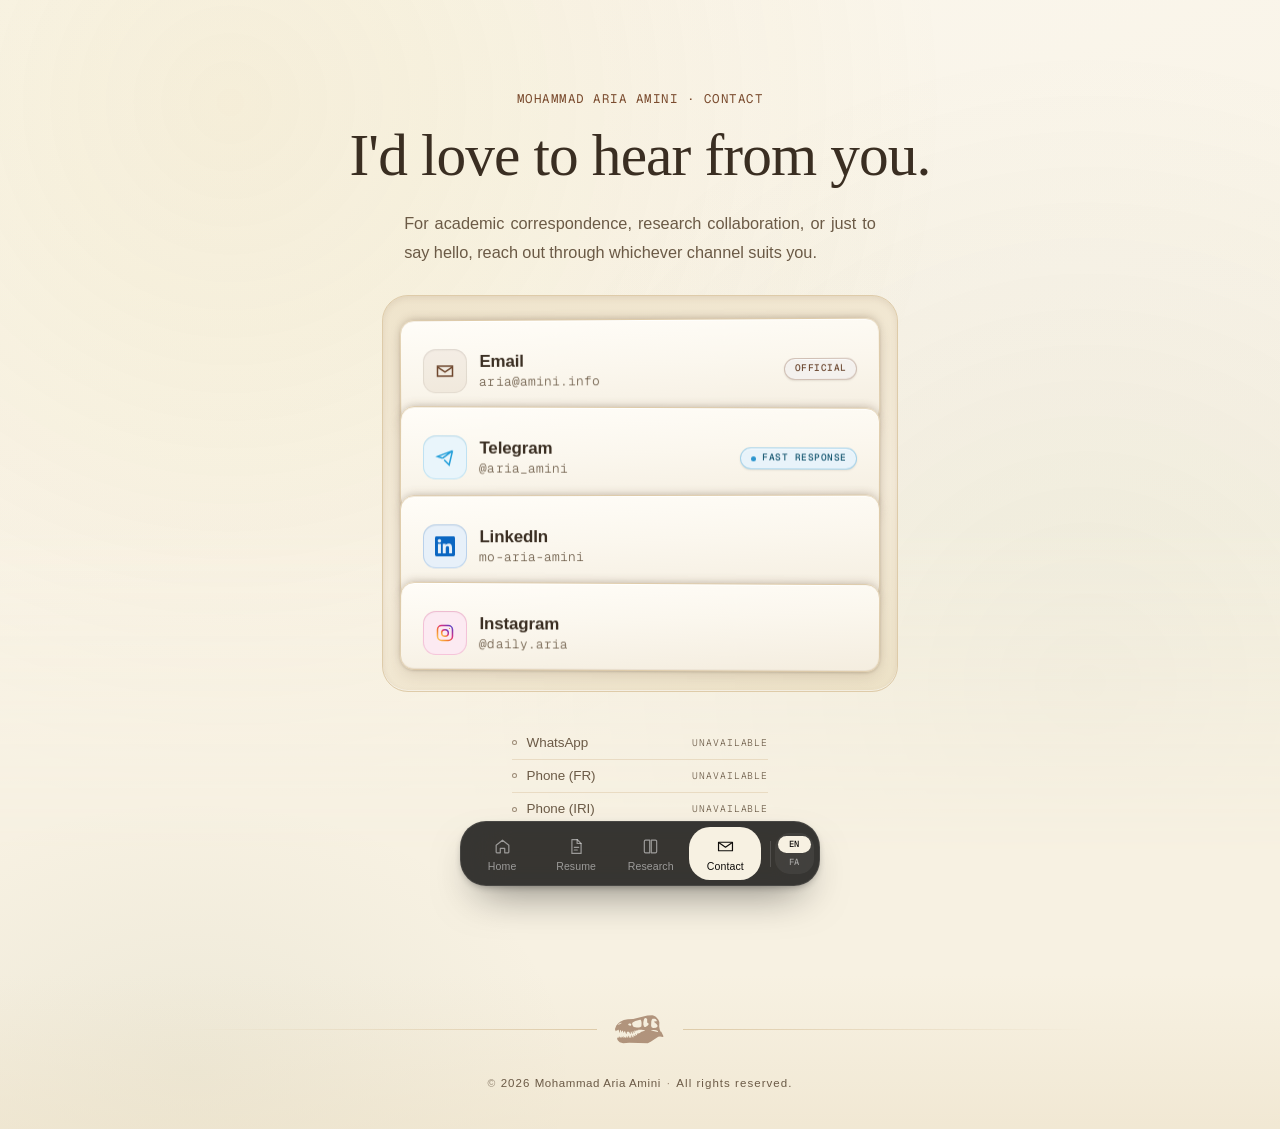
==== contact/index.html @ c82e4234 "Add M.Sc. in Petroleum Geology and update the headline to match Education gains the Shahid Beheshti " ====
<!DOCTYPE html>
<html lang="en" dir="ltr">
<head>
<meta charset="UTF-8">
<meta name="viewport" content="width=device-width, initial-scale=1.0">
<title>Contact - Mohammad Aria Amini</title>
<meta name="description" content="Get in touch with Mohammad Aria Amini — email, Telegram, Instagram, LinkedIn.">
<!-- seo:start — generated by scripts/build_seo.py from scripts/seo_data.py; do not edit by hand -->
<meta name="robots" content="index, follow, max-image-preview:large, max-snippet:-1, max-video-preview:-1">
<meta name="author" content="Mohammad Aria Amini">
<link rel="canonical" href="https://amini.info/contact/">
<link rel="alternate" hreflang="en" href="https://amini.info/contact/">
<link rel="alternate" hreflang="fa" href="https://amini.info/fa/contact/">
<link rel="alternate" hreflang="x-default" href="https://amini.info/contact/">
<meta property="og:type" content="website">
<meta property="og:site_name" content="Mohammad Aria Amini">
<meta property="og:locale" content="en_US">
<meta property="og:locale:alternate" content="fa_IR">
<meta property="og:url" content="https://amini.info/contact/">
<meta property="og:title" content="Contact - Mohammad Aria Amini">
<meta property="og:description" content="Get in touch with Mohammad Aria Amini — email, Telegram, Instagram, LinkedIn.">
<meta property="og:image" content="https://amini.info/assets/img/og-image.jpg">
<meta property="og:image:width" content="1200">
<meta property="og:image:height" content="630">
<meta property="og:image:alt" content="Mohammad Aria Amini">
<meta name="twitter:card" content="summary_large_image">
<meta name="twitter:title" content="Contact - Mohammad Aria Amini">
<meta name="twitter:description" content="Get in touch with Mohammad Aria Amini — email, Telegram, Instagram, LinkedIn.">
<meta name="twitter:image" content="https://amini.info/assets/img/og-image.jpg">
<meta name="twitter:image:alt" content="Mohammad Aria Amini">
<script type="application/ld+json">
{
  "@context": "https://schema.org",
  "@graph": [
    {
      "@type": "Person",
      "@id": "https://amini.info/#person",
      "name": "Mohammad Aria Amini",
      "alternateName": [
        "Aria Amini",
        "M. A. Amini",
        "محمدآریا امینی",
        "محمد آریا امینی",
        "آریا امینی"
      ],
      "givenName": "Mohammad Aria",
      "familyName": "Amini",
      "disambiguatingDescription": "Geologist, Earth sciences researcher and scientific editor based in Tehran, Iran",
      "description": "I am Mohammad Aria Amini, an M.Sc. student in Petroleum Geology and a researcher, writer, and scientific editor in the field of Earth sciences. I am interested in research, scientific writing and editing, and continuously developing my knowledge and professional skills in Earth sciences.",
      "url": "https://amini.info/",
      "mainEntityOfPage": "https://amini.info/",
      "image": {
        "@type": "ImageObject",
        "url": "https://amini.info/assets/img/portrait.jpg",
        "width": 640,
        "height": 800,
        "caption": "Mohammad Aria Amini"
      },
      "email": "aria@amini.info",
      "jobTitle": [
        "Chief Executive Officer (CEO) and Chairman of the Board",
        "Director",
        "Geology Specialist"
      ],
      "worksFor": [
        {
          "@type": "Organization",
          "name": "Varjavand Intelligent Creative Software & Hardware Services Co.",
          "url": "https://varjavand.org/"
        },
        {
          "@type": "Organization",
          "name": "Arian Zamin Publishing House"
        },
        {
          "@type": "Organization",
          "name": "Pars Geological Research Center (Arian Zamin)"
        }
      ],
      "alumniOf": [
        {
          "@type": "EducationalOrganization",
          "name": "Golestan University"
        },
        {
          "@type": "EducationalOrganization",
          "name": "Shahid Beheshti Exceptional Talents High School (NODET)"
        }
      ],
      "memberOf": [
        {
          "@type": "Organization",
          "name": "Geological Society of Iran"
        },
        {
          "@type": "Organization",
          "name": "Geological Society of America",
          "url": "https://www.geosociety.org/"
        },
        {
          "@type": "Organization",
          "name": "American Association of Petroleum Geologists",
          "url": "https://www.aapg.org/"
        }
      ],
      "award": [
        "Top Young Earth Sciences Researcher (Geological Society of Iran, 2024)"
      ],
      "knowsAbout": [
        "Geology",
        "Petroleum Geology",
        "Geochemistry",
        "Economic Geology",
        "Petrography",
        "Earth Sciences",
        "Scientific Editing",
        "High-Performance Computing"
      ],
      "knowsLanguage": [
        {
          "@type": "Language",
          "name": "Persian"
        },
        {
          "@type": "Language",
          "name": "English"
        },
        {
          "@type": "Language",
          "name": "French"
        }
      ],
      "nationality": {
        "@type": "Country",
        "name": "Iran"
      },
      "address": {
        "@type": "PostalAddress",
        "addressLocality": "Tehran",
        "addressCountry": "IR"
      },
      "sameAs": [
        "https://www.linkedin.com/in/mo-aria-amini",
        "https://civilica.com/p/511149/",
        "https://github.com/amini-aria",
        "https://instagram.com/daily.aria",
        "https://t.me/aria_amini"
      ]
    },
    {
      "@type": "WebSite",
      "@id": "https://amini.info/#website",
      "url": "https://amini.info/",
      "name": "Mohammad Aria Amini",
      "alternateName": [
        "Aria Amini",
        "M. A. Amini",
        "محمدآریا امینی"
      ],
      "inLanguage": [
        "en",
        "fa"
      ],
      "publisher": {
        "@id": "https://amini.info/#person"
      },
      "author": {
        "@id": "https://amini.info/#person"
      },
      "copyrightHolder": {
        "@id": "https://amini.info/#person"
      }
    },
    {
      "@type": "WebPage",
      "@id": "https://amini.info/contact/#webpage",
      "url": "https://amini.info/contact/",
      "name": "Contact - Mohammad Aria Amini",
      "description": "Get in touch with Mohammad Aria Amini — email, Telegram, Instagram, LinkedIn.",
      "inLanguage": "en",
      "isPartOf": {
        "@id": "https://amini.info/#website"
      },
      "primaryImageOfPage": {
        "@type": "ImageObject",
        "url": "https://amini.info/assets/img/og-image.jpg",
        "width": 1200,
        "height": 630
      },
      "dateModified": "2026-10-16",
      "about": {
        "@id": "https://amini.info/#person"
      },
      "breadcrumb": {
        "@id": "https://amini.info/contact/#breadcrumb"
      }
    },
    {
      "@type": "BreadcrumbList",
      "@id": "https://amini.info/contact/#breadcrumb",
      "itemListElement": [
        {
          "@type": "ListItem",
          "position": 1,
          "name": "Home",
          "item": "https://amini.info/"
        },
        {
          "@type": "ListItem",
          "position": 2,
          "name": "Contact",
          "item": "https://amini.info/contact/"
        }
      ]
    },
    {
      "@type": "ItemList",
      "@id": "https://amini.info/#nav",
      "name": "Site navigation",
      "itemListElement": [
        {
          "@type": "ListItem",
          "position": 1,
          "item": {
            "@type": "SiteNavigationElement",
            "name": "Home",
            "url": "https://amini.info/"
          }
        },
        {
          "@type": "ListItem",
          "position": 2,
          "item": {
            "@type": "SiteNavigationElement",
            "name": "Resume",
            "url": "https://amini.info/resume/"
          }
        },
        {
          "@type": "ListItem",
          "position": 3,
          "item": {
            "@type": "SiteNavigationElement",
            "name": "Research & Publications",
            "url": "https://amini.info/publications/"
          }
        },
        {
          "@type": "ListItem",
          "position": 4,
          "item": {
            "@type": "SiteNavigationElement",
            "name": "Contact",
            "url": "https://amini.info/contact/"
          }
        }
      ]
    }
  ]
}
</script>
<!-- seo:end -->
<link rel="icon" href="/assets/img/favicon.svg?v=c77d9d11d5">
<link rel="preload" href="/assets/fonts/geist-latin-e09adc.woff2" as="font" type="font/woff2" crossorigin>
<link rel="stylesheet" href="/assets/css/fonts.css?v=c77d9d11d5">
<link rel="stylesheet" href="/assets/css/style.css?v=c77d9d11d5">
</head>
<body>



<main class="contact-page">
  <div class="contact-hero">
    <p class="contact-hero__eyebrow">Mohammad Aria Amini · Contact</p>
    <h1 class="contact-hero__title">I'd love to hear from you.</h1>
    <p class="contact-hero__text justify">
      For academic correspondence, research collaboration, or just to say
      hello, reach out through whichever channel suits you.
    </p>
  </div>

  <div class="contact-stack" id="contact-stack">
    <a class="contact-card" href="mailto:aria@amini.info" style="--rot:-0.34deg; --z:1; --accent:var(--umber); --accent-soft:var(--umber-soft);">
      <span class="contact-card__icon" aria-hidden="true"><svg width="20" height="20" viewBox="0 0 24 24" fill="none" stroke="currentColor" stroke-width="1.8"><path d="M3 6h18v12H3z"/><path d="M3 7l9 6 9-6"/></svg></span>
      <span class="contact-card__label">Email</span>
      <span class="contact-card__badge contact-card__badge--formal">Official</span>
      <span class="contact-card__sub">aria@amini.info</span>
    </a>
    <a class="contact-card contact-card--brand" href="https://t.me/aria_amini" target="_blank" rel="noopener" style="--rot:0.18deg; --z:2; --accent:var(--olive); --accent-soft:var(--olive-soft); --brand:#229ED9;">
      <span class="contact-card__icon" aria-hidden="true"><svg width="20" height="20" viewBox="0 0 24 24" fill="none" stroke="currentColor" stroke-width="1.8"><path d="M21 4L3 11l6 2m12-9l-4 17-6-6m10-11L9 13"/></svg></span>
      <span class="contact-card__label">Telegram</span>
      <span class="contact-card__badge contact-card__badge--live">Fast response</span>
      <span class="contact-card__sub">@aria_amini</span>
    </a>
    <a class="contact-card contact-card--brand" href="https://www.linkedin.com/in/mo-aria-amini" target="_blank" rel="noopener" style="--rot:-0.1deg; --z:3; --accent:var(--clay); --accent-soft:var(--clay-soft); --brand:#0A66C2;">
      <span class="contact-card__icon" aria-hidden="true"><svg width="20" height="20" viewBox="0 0 24 24" fill="currentColor"><path d="M20.447 20.452h-3.554v-5.569c0-1.328-.027-3.037-1.852-3.037-1.853 0-2.136 1.445-2.136 2.939v5.667H9.351V9h3.414v1.561h.046c.477-.9 1.637-1.85 3.37-1.85 3.601 0 4.267 2.37 4.267 5.455v6.286zM5.337 7.433c-1.144 0-2.063-.926-2.063-2.065 0-1.138.92-2.063 2.063-2.063 1.14 0 2.064.925 2.064 2.063 0 1.139-.925 2.065-2.064 2.065zm1.782 13.019H3.555V9h3.564v11.452zM22.225 0H1.771C.792 0 0 .774 0 1.729v20.542C0 23.227.792 24 1.771 24h20.451C23.2 24 24 23.227 24 22.271V1.729C24 .774 23.2 0 22.222 0h.003z"/></svg></span>
      <span class="contact-card__label">LinkedIn</span>
      <span class="contact-card__sub">mo-aria-amini</span>
    </a>
    <a class="contact-card contact-card--brand" href="https://instagram.com/daily.aria" target="_blank" rel="noopener" style="--rot:0.3deg; --z:4; --accent:var(--sand-gold); --accent-soft:var(--gold-soft); --brand:#DD2A7B;">
      <span class="contact-card__icon" aria-hidden="true"><svg width="20" height="20" viewBox="0 0 24 24" fill="none" stroke="url(#ig-grad)" stroke-width="1.8"><defs><linearGradient id="ig-grad" x1="0" y1="1" x2="1" y2="0"><stop offset="0" stop-color="#FDCB5C"/><stop offset="0.32" stop-color="#F58529"/><stop offset="0.6" stop-color="#DD2A7B"/><stop offset="0.84" stop-color="#8134AF"/><stop offset="1" stop-color="#515BD4"/></linearGradient></defs><rect x="3" y="3" width="18" height="18" rx="5"/><circle cx="12" cy="12" r="4"/><circle cx="17.5" cy="6.5" r="0.6" fill="url(#ig-grad)" stroke="none"/></svg></span>
      <span class="contact-card__label">Instagram</span>
      <span class="contact-card__sub">@daily.aria</span>
    </a>
  </div>

  <ul class="contact-more" role="list">
    <li class="contact-chip"><span class="contact-chip__name">WhatsApp</span><span class="contact-chip__state">unavailable</span></li>
    <li class="contact-chip"><span class="contact-chip__name">Phone (FR)</span><span class="contact-chip__state">unavailable</span></li>
    <li class="contact-chip"><span class="contact-chip__name">Phone (IRI)</span><span class="contact-chip__state">unavailable</span></li>
  </ul>
</main>

<nav class="dock" aria-label="Site menu">
  <a class="dock__item" href="/">
    <svg class="dock__icon" viewBox="0 0 24 24" fill="none" stroke="currentColor" stroke-width="1.5" stroke-linecap="round" stroke-linejoin="round" aria-hidden="true"><path d="M4 10.4 12 4l8 6.4V19a1 1 0 0 1-1 1h-4.2v-5.6H9.2V20H5a1 1 0 0 1-1-1Z"/></svg>
    <span class="dock__label">Home</span>
  </a>
  <a class="dock__item" href="/resume/">
    <svg class="dock__icon" viewBox="0 0 24 24" fill="none" stroke="currentColor" stroke-width="1.5" stroke-linecap="round" stroke-linejoin="round" aria-hidden="true"><path d="M6.2 3.2h6.6l5 5v12.6H6.2Z"/><path d="M12.8 3.2v5h5"/><path d="M9.2 13h5.6M9.2 16.4h3.8"/></svg>
    <span class="dock__label">Resume</span>
  </a>
  <a class="dock__item" href="/publications/">
    <svg class="dock__icon" viewBox="0 0 24 24" fill="none" stroke="currentColor" stroke-width="1.5" stroke-linecap="round" stroke-linejoin="round" aria-hidden="true"><path d="M4.2 5.6A1.6 1.6 0 0 1 5.8 4H11v16H5.8a1.6 1.6 0 0 1-1.6-1.6Z"/><path d="M19.8 5.6A1.6 1.6 0 0 0 18.2 4H13v16h5.2a1.6 1.6 0 0 0 1.6-1.6Z"/></svg>
    <span class="dock__label">Research</span>
  </a>
  <a class="dock__item is-active" href="/contact/" aria-current="page">
    <svg class="dock__icon" viewBox="0 0 24 24" fill="none" stroke="currentColor" stroke-width="1.5" stroke-linecap="round" stroke-linejoin="round" aria-hidden="true"><path d="M3.2 6.6h17.6v10.8H3.2Z"/><path d="m3.4 7 8.6 5.8L20.6 7"/></svg>
    <span class="dock__label">Contact</span>
  </a>
  <span class="dock__sep" aria-hidden="true"></span>
  <div class="dock-lang" data-lang="en">
    <a href="/contact/" hreflang="en" lang="en" class="is-active" aria-current="page">EN</a>
    <a href="/fa/contact/" hreflang="fa" lang="en">FA</a>
  </div>
</nav>

<footer class="footer">
  <div class="footer__ornament" aria-hidden="true">
    <span class="footer__rule"></span>
    <svg class="footer__mark" viewBox="0 0 340 340" xmlns="http://www.w3.org/2000/svg" aria-hidden="true"><path d="M317,214 L304,187 L299,185 L295,175 L291,156 L292,127 L286,111 L270,93 L258,86 L248,83 L216,85 L127,107 L93,109 L68,114 L48,123 L35,132 L21,148 L13,168 L13,175 L15,177 L16,184 L24,180 L25,176 L30,179 L31,175 L35,174 L42,194 L44,194 L44,180 L48,177 L50,179 L53,191 L55,191 L57,180 L62,183 L67,194 L69,194 L70,186 L74,184 L78,187 L79,193 L84,201 L86,201 L86,195 L89,188 L101,188 L106,197 L112,201 L112,186 L116,187 L121,198 L125,200 L124,184 L127,183 L131,192 L136,195 L134,181 L138,179 L141,184 L143,184 L144,177 L146,177 L150,183 L152,183 L152,176 L158,179 L159,175 L179,175 L201,178 L200,181 L179,188 L166,196 L160,195 L160,200 L158,202 L151,197 L152,206 L149,209 L147,209 L142,202 L140,202 L142,214 L137,216 L132,209 L129,209 L129,222 L127,224 L122,221 L118,209 L116,209 L114,226 L110,225 L108,218 L105,219 L104,225 L101,226 L98,212 L96,212 L91,225 L86,223 L85,216 L83,216 L80,225 L76,225 L75,220 L73,220 L70,225 L66,225 L66,215 L64,215 L56,225 L53,224 L53,219 L50,219 L48,224 L44,225 L42,218 L39,217 L38,225 L35,226 L33,219 L31,219 L29,226 L26,228 L26,233 L31,243 L42,253 L64,260 L102,256 L219,259 L240,248 L285,219 L296,217 L314,221 L317,219 Z M241,177 L258,176 L271,178 L282,183 L284,187 L282,189 L273,188 L242,180 Z M95,140 L101,136 L109,135 L114,138 L115,145 L112,149 L108,150 L99,146 Z M54,131 L53,134 L36,144 L32,143 L36,137 L50,130 Z M174,112 L178,119 L180,133 L179,152 L174,158 L164,161 L149,161 L132,158 L126,153 L121,140 L121,132 L126,127 L141,119 L170,111 Z M249,105 L263,105 L270,109 L276,116 L275,121 L259,122 L259,126 L274,139 L281,150 L280,155 L271,162 L253,163 L245,160 L242,156 L240,149 L241,123 L244,111 Z M202,101 L209,102 L213,105 L215,109 L215,129 L224,136 L224,141 L219,148 L205,158 L199,158 L195,154 L191,141 L191,128 L194,113 L197,106 Z" fill="currentColor" fill-rule="evenodd"/></svg>
    <span class="footer__rule"></span>
  </div>
  <div class="footer__inner">
    <span class="rights"><span class="rights__mark">©</span> 2026 <span class="rights__name"><a href="/">Mohammad Aria Amini</a></span> <span class="rights__sep">·</span> All rights reserved.</span>
  </div>
</footer>

<script src="/assets/js/app.js?v=c77d9d11d5"></script>
</body>
</html>
---- assets/css/fonts.css ----
/* Self-hosted copy of the Google Fonts used by the site (Geist, Geist Mono, Instrument Serif, Vazirmatn).
   Served from the same origin so pages render the same on networks where fonts.googleapis.com is slow or blocked. */
/* latin-ext */
@font-face {
  font-family: 'Geist';
  font-style: normal;
  font-weight: 200 700;
  font-display: swap;
  src: url(/assets/fonts/geist-latin-ext-e2aaf8.woff2) format('woff2');
  unicode-range: U+0100-02BA, U+02BD-02C5, U+02C7-02CC, U+02CE-02D7, U+02DD-02FF, U+0304, U+0308, U+0329, U+1D00-1DBF, U+1E00-1E9F, U+1EF2-1EFF, U+2020, U+20A0-20AB, U+20AD-20C4, U+2113, U+2C60-2C7F, U+A720-A7FF;
}
/* latin */
@font-face {
  font-family: 'Geist';
  font-style: normal;
  font-weight: 200 700;
  font-display: swap;
  src: url(/assets/fonts/geist-latin-e09adc.woff2) format('woff2');
  unicode-range: U+0000-00FF, U+0131, U+0152-0153, U+02BB-02BC, U+02C6, U+02DA, U+02DC, U+0304, U+0308, U+0329, U+2000-206F, U+20AC, U+2122, U+2191, U+2193, U+2212, U+2215, U+FEFF, U+FFFD;
}
/* latin-ext */
@font-face {
  font-family: 'Geist Mono';
  font-style: normal;
  font-weight: 300 500;
  font-display: swap;
  src: url(/assets/fonts/geist-mono-latin-ext-d09800.woff2) format('woff2');
  unicode-range: U+0100-02BA, U+02BD-02C5, U+02C7-02CC, U+02CE-02D7, U+02DD-02FF, U+0304, U+0308, U+0329, U+1D00-1DBF, U+1E00-1E9F, U+1EF2-1EFF, U+2020, U+20A0-20AB, U+20AD-20C4, U+2113, U+2C60-2C7F, U+A720-A7FF;
}
/* latin */
@font-face {
  font-family: 'Geist Mono';
  font-style: normal;
  font-weight: 300 500;
  font-display: swap;
  src: url(/assets/fonts/geist-mono-latin-b291d8.woff2) format('woff2');
  unicode-range: U+0000-00FF, U+0131, U+0152-0153, U+02BB-02BC, U+02C6, U+02DA, U+02DC, U+0304, U+0308, U+0329, U+2000-206F, U+20AC, U+2122, U+2191, U+2193, U+2212, U+2215, U+FEFF, U+FFFD;
}
/* latin-ext */
@font-face {
  font-family: 'Instrument Serif';
  font-style: italic;
  font-weight: 400;
  font-display: swap;
  src: url(/assets/fonts/instrument-serif-latin-ext-fd6f40.woff2) format('woff2');
  unicode-range: U+0100-02BA, U+02BD-02C5, U+02C7-02CC, U+02CE-02D7, U+02DD-02FF, U+0304, U+0308, U+0329, U+1D00-1DBF, U+1E00-1E9F, U+1EF2-1EFF, U+2020, U+20A0-20AB, U+20AD-20C4, U+2113, U+2C60-2C7F, U+A720-A7FF;
}
/* latin */
@font-face {
  font-family: 'Instrument Serif';
  font-style: italic;
  font-weight: 400;
  font-display: swap;
  src: url(/assets/fonts/instrument-serif-latin-52a6c2.woff2) format('woff2');
  unicode-range: U+0000-00FF, U+0131, U+0152-0153, U+02BB-02BC, U+02C6, U+02DA, U+02DC, U+0304, U+0308, U+0329, U+2000-206F, U+20AC, U+2122, U+2191, U+2193, U+2212, U+2215, U+FEFF, U+FFFD;
}
/* latin-ext */
@font-face {
  font-family: 'Instrument Serif';
  font-style: normal;
  font-weight: 400;
  font-display: swap;
  src: url(/assets/fonts/instrument-serif-latin-ext-28cfb3.woff2) format('woff2');
  unicode-range: U+0100-02BA, U+02BD-02C5, U+02C7-02CC, U+02CE-02D7, U+02DD-02FF, U+0304, U+0308, U+0329, U+1D00-1DBF, U+1E00-1E9F, U+1EF2-1EFF, U+2020, U+20A0-20AB, U+20AD-20C4, U+2113, U+2C60-2C7F, U+A720-A7FF;
}
/* latin */
@font-face {
  font-family: 'Instrument Serif';
  font-style: normal;
  font-weight: 400;
  font-display: swap;
  src: url(/assets/fonts/instrument-serif-latin-2d243d.woff2) format('woff2');
  unicode-range: U+0000-00FF, U+0131, U+0152-0153, U+02BB-02BC, U+02C6, U+02DA, U+02DC, U+0304, U+0308, U+0329, U+2000-206F, U+20AC, U+2122, U+2191, U+2193, U+2212, U+2215, U+FEFF, U+FFFD;
}
/* arabic */
@font-face {
  font-family: 'Vazirmatn';
  font-style: normal;
  font-weight: 300;
  font-display: swap;
  src: url(/assets/fonts/vazirmatn-arabic-b37f90.woff2) format('woff2');
  unicode-range: U+0600-06FF, U+0750-077F, U+0870-0891, U+0897-08E1, U+08E3-08FF, U+200C-200E, U+2010-2011, U+204F, U+2E41, U+FB50-FDFF, U+FE70-FE74, U+FE76-FEFC, U+102E0-102FB, U+10E60-10E7E, U+10EC2-10EC7, U+10EC9-10EEE, U+10EF0-10EFF, U+1EE00-1EE03, U+1EE05-1EE1F, U+1EE21-1EE22, U+1EE24, U+1EE27, U+1EE29-1EE32, U+1EE34-1EE37, U+1EE39, U+1EE3B, U+1EE42, U+1EE47, U+1EE49, U+1EE4B, U+1EE4D-1EE4F, U+1EE51-1EE52, U+1EE54, U+1EE57, U+1EE59, U+1EE5B, U+1EE5D, U+1EE5F, U+1EE61-1EE62, U+1EE64, U+1EE67-1EE6A, U+1EE6C-1EE72, U+1EE74-1EE77, U+1EE79-1EE7C, U+1EE7E, U+1EE80-1EE89, U+1EE8B-1EE9B, U+1EEA1-1EEA3, U+1EEA5-1EEA9, U+1EEAB-1EEBB, U+1EEF0-1EEF1;
}
/* latin-ext */
@font-face {
  font-family: 'Vazirmatn';
  font-style: normal;
  font-weight: 300;
  font-display: swap;
  src: url(/assets/fonts/vazirmatn-latin-ext-d10c3c.woff2) format('woff2');
  unicode-range: U+0100-02BA, U+02BD-02C5, U+02C7-02CC, U+02CE-02D7, U+02DD-02FF, U+0304, U+0308, U+0329, U+1D00-1DBF, U+1E00-1E9F, U+1EF2-1EFF, U+2020, U+20A0-20AB, U+20AD-20C4, U+2113, U+2C60-2C7F, U+A720-A7FF;
}
/* latin */
@font-face {
  font-family: 'Vazirmatn';
  font-style: normal;
  font-weight: 300;
  font-display: swap;
  src: url(/assets/fonts/vazirmatn-latin-f50a38.woff2) format('woff2');
  unicode-range: U+0000-00FF, U+0131, U+0152-0153, U+02BB-02BC, U+02C6, U+02DA, U+02DC, U+0304, U+0308, U+0329, U+2000-206F, U+20AC, U+2122, U+2191, U+2193, U+2212, U+2215, U+FEFF, U+FFFD;
}
/* arabic */
@font-face {
  font-family: 'Vazirmatn';
  font-style: normal;
  font-weight: 400;
  font-display: swap;
  src: url(/assets/fonts/vazirmatn-arabic-b37f90.woff2) format('woff2');
  unicode-range: U+0600-06FF, U+0750-077F, U+0870-0891, U+0897-08E1, U+08E3-08FF, U+200C-200E, U+2010-2011, U+204F, U+2E41, U+FB50-FDFF, U+FE70-FE74, U+FE76-FEFC, U+102E0-102FB, U+10E60-10E7E, U+10EC2-10EC7, U+10EC9-10EEE, U+10EF0-10EFF, U+1EE00-1EE03, U+1EE05-1EE1F, U+1EE21-1EE22, U+1EE24, U+1EE27, U+1EE29-1EE32, U+1EE34-1EE37, U+1EE39, U+1EE3B, U+1EE42, U+1EE47, U+1EE49, U+1EE4B, U+1EE4D-1EE4F, U+1EE51-1EE52, U+1EE54, U+1EE57, U+1EE59, U+1EE5B, U+1EE5D, U+1EE5F, U+1EE61-1EE62, U+1EE64, U+1EE67-1EE6A, U+1EE6C-1EE72, U+1EE74-1EE77, U+1EE79-1EE7C, U+1EE7E, U+1EE80-1EE89, U+1EE8B-1EE9B, U+1EEA1-1EEA3, U+1EEA5-1EEA9, U+1EEAB-1EEBB, U+1EEF0-1EEF1;
}
/* latin-ext */
@font-face {
  font-family: 'Vazirmatn';
  font-style: normal;
  font-weight: 400;
  font-display: swap;
  src: url(/assets/fonts/vazirmatn-latin-ext-d10c3c.woff2) format('woff2');
  unicode-range: U+0100-02BA, U+02BD-02C5, U+02C7-02CC, U+02CE-02D7, U+02DD-02FF, U+0304, U+0308, U+0329, U+1D00-1DBF, U+1E00-1E9F, U+1EF2-1EFF, U+2020, U+20A0-20AB, U+20AD-20C4, U+2113, U+2C60-2C7F, U+A720-A7FF;
}
/* latin */
@font-face {
  font-family: 'Vazirmatn';
  font-style: normal;
  font-weight: 400;
  font-display: swap;
  src: url(/assets/fonts/vazirmatn-latin-f50a38.woff2) format('woff2');
  unicode-range: U+0000-00FF, U+0131, U+0152-0153, U+02BB-02BC, U+02C6, U+02DA, U+02DC, U+0304, U+0308, U+0329, U+2000-206F, U+20AC, U+2122, U+2191, U+2193, U+2212, U+2215, U+FEFF, U+FFFD;
}
/* arabic */
@font-face {
  font-family: 'Vazirmatn';
  font-style: normal;
  font-weight: 500;
  font-display: swap;
  src: url(/assets/fonts/vazirmatn-arabic-b37f90.woff2) format('woff2');
  unicode-range: U+0600-06FF, U+0750-077F, U+0870-0891, U+0897-08E1, U+08E3-08FF, U+200C-200E, U+2010-2011, U+204F, U+2E41, U+FB50-FDFF, U+FE70-FE74, U+FE76-FEFC, U+102E0-102FB, U+10E60-10E7E, U+10EC2-10EC7, U+10EC9-10EEE, U+10EF0-10EFF, U+1EE00-1EE03, U+1EE05-1EE1F, U+1EE21-1EE22, U+1EE24, U+1EE27, U+1EE29-1EE32, U+1EE34-1EE37, U+1EE39, U+1EE3B, U+1EE42, U+1EE47, U+1EE49, U+1EE4B, U+1EE4D-1EE4F, U+1EE51-1EE52, U+1EE54, U+1EE57, U+1EE59, U+1EE5B, U+1EE5D, U+1EE5F, U+1EE61-1EE62, U+1EE64, U+1EE67-1EE6A, U+1EE6C-1EE72, U+1EE74-1EE77, U+1EE79-1EE7C, U+1EE7E, U+1EE80-1EE89, U+1EE8B-1EE9B, U+1EEA1-1EEA3, U+1EEA5-1EEA9, U+1EEAB-1EEBB, U+1EEF0-1EEF1;
}
/* latin-ext */
@font-face {
  font-family: 'Vazirmatn';
  font-style: normal;
  font-weight: 500;
  font-display: swap;
  src: url(/assets/fonts/vazirmatn-latin-ext-d10c3c.woff2) format('woff2');
  unicode-range: U+0100-02BA, U+02BD-02C5, U+02C7-02CC, U+02CE-02D7, U+02DD-02FF, U+0304, U+0308, U+0329, U+1D00-1DBF, U+1E00-1E9F, U+1EF2-1EFF, U+2020, U+20A0-20AB, U+20AD-20C4, U+2113, U+2C60-2C7F, U+A720-A7FF;
}
/* latin */
@font-face {
  font-family: 'Vazirmatn';
  font-style: normal;
  font-weight: 500;
  font-display: swap;
  src: url(/assets/fonts/vazirmatn-latin-f50a38.woff2) format('woff2');
  unicode-range: U+0000-00FF, U+0131, U+0152-0153, U+02BB-02BC, U+02C6, U+02DA, U+02DC, U+0304, U+0308, U+0329, U+2000-206F, U+20AC, U+2122, U+2191, U+2193, U+2212, U+2215, U+FEFF, U+FFFD;
}
/* arabic */
@font-face {
  font-family: 'Vazirmatn';
  font-style: normal;
  font-weight: 600;
  font-display: swap;
  src: url(/assets/fonts/vazirmatn-arabic-b37f90.woff2) format('woff2');
  unicode-range: U+0600-06FF, U+0750-077F, U+0870-0891, U+0897-08E1, U+08E3-08FF, U+200C-200E, U+2010-2011, U+204F, U+2E41, U+FB50-FDFF, U+FE70-FE74, U+FE76-FEFC, U+102E0-102FB, U+10E60-10E7E, U+10EC2-10EC7, U+10EC9-10EEE, U+10EF0-10EFF, U+1EE00-1EE03, U+1EE05-1EE1F, U+1EE21-1EE22, U+1EE24, U+1EE27, U+1EE29-1EE32, U+1EE34-1EE37, U+1EE39, U+1EE3B, U+1EE42, U+1EE47, U+1EE49, U+1EE4B, U+1EE4D-1EE4F, U+1EE51-1EE52, U+1EE54, U+1EE57, U+1EE59, U+1EE5B, U+1EE5D, U+1EE5F, U+1EE61-1EE62, U+1EE64, U+1EE67-1EE6A, U+1EE6C-1EE72, U+1EE74-1EE77, U+1EE79-1EE7C, U+1EE7E, U+1EE80-1EE89, U+1EE8B-1EE9B, U+1EEA1-1EEA3, U+1EEA5-1EEA9, U+1EEAB-1EEBB, U+1EEF0-1EEF1;
}
/* latin-ext */
@font-face {
  font-family: 'Vazirmatn';
  font-style: normal;
  font-weight: 600;
  font-display: swap;
  src: url(/assets/fonts/vazirmatn-latin-ext-d10c3c.woff2) format('woff2');
  unicode-range: U+0100-02BA, U+02BD-02C5, U+02C7-02CC, U+02CE-02D7, U+02DD-02FF, U+0304, U+0308, U+0329, U+1D00-1DBF, U+1E00-1E9F, U+1EF2-1EFF, U+2020, U+20A0-20AB, U+20AD-20C4, U+2113, U+2C60-2C7F, U+A720-A7FF;
}
/* latin */
@font-face {
  font-family: 'Vazirmatn';
  font-style: normal;
  font-weight: 600;
  font-display: swap;
  src: url(/assets/fonts/vazirmatn-latin-f50a38.woff2) format('woff2');
  unicode-range: U+0000-00FF, U+0131, U+0152-0153, U+02BB-02BC, U+02C6, U+02DA, U+02DC, U+0304, U+0308, U+0329, U+2000-206F, U+20AC, U+2122, U+2191, U+2193, U+2212, U+2215, U+FEFF, U+FFFD;
}
/* arabic */
@font-face {
  font-family: 'Vazirmatn';
  font-style: normal;
  font-weight: 700;
  font-display: swap;
  src: url(/assets/fonts/vazirmatn-arabic-b37f90.woff2) format('woff2');
  unicode-range: U+0600-06FF, U+0750-077F, U+0870-0891, U+0897-08E1, U+08E3-08FF, U+200C-200E, U+2010-2011, U+204F, U+2E41, U+FB50-FDFF, U+FE70-FE74, U+FE76-FEFC, U+102E0-102FB, U+10E60-10E7E, U+10EC2-10EC7, U+10EC9-10EEE, U+10EF0-10EFF, U+1EE00-1EE03, U+1EE05-1EE1F, U+1EE21-1EE22, U+1EE24, U+1EE27, U+1EE29-1EE32, U+1EE34-1EE37, U+1EE39, U+1EE3B, U+1EE42, U+1EE47, U+1EE49, U+1EE4B, U+1EE4D-1EE4F, U+1EE51-1EE52, U+1EE54, U+1EE57, U+1EE59, U+1EE5B, U+1EE5D, U+1EE5F, U+1EE61-1EE62, U+1EE64, U+1EE67-1EE6A, U+1EE6C-1EE72, U+1EE74-1EE77, U+1EE79-1EE7C, U+1EE7E, U+1EE80-1EE89, U+1EE8B-1EE9B, U+1EEA1-1EEA3, U+1EEA5-1EEA9, U+1EEAB-1EEBB, U+1EEF0-1EEF1;
}
/* latin-ext */
@font-face {
  font-family: 'Vazirmatn';
  font-style: normal;
  font-weight: 700;
  font-display: swap;
  src: url(/assets/fonts/vazirmatn-latin-ext-d10c3c.woff2) format('woff2');
  unicode-range: U+0100-02BA, U+02BD-02C5, U+02C7-02CC, U+02CE-02D7, U+02DD-02FF, U+0304, U+0308, U+0329, U+1D00-1DBF, U+1E00-1E9F, U+1EF2-1EFF, U+2020, U+20A0-20AB, U+20AD-20C4, U+2113, U+2C60-2C7F, U+A720-A7FF;
}
/* latin */
@font-face {
  font-family: 'Vazirmatn';
  font-style: normal;
  font-weight: 700;
  font-display: swap;
  src: url(/assets/fonts/vazirmatn-latin-f50a38.woff2) format('woff2');
  unicode-range: U+0000-00FF, U+0131, U+0152-0153, U+02BB-02BC, U+02C6, U+02DA, U+02DC, U+0304, U+0308, U+0329, U+2000-206F, U+20AC, U+2122, U+2191, U+2193, U+2212, U+2215, U+FEFF, U+FFFD;
}
---- assets/css/style.css ----
/* =========================================================================
   TOKENS — earthy sediment/fossil palette (brown, cream, muted clay & olive)
   ========================================================================= */
:root {
  --cream: #F7F1E2;
  --cream-deep: #EBDFC5;
  --surface: #FBF7EE;
  --surface-glass: rgba(251, 247, 238, 0.6);
  --hairline: #DECBA9;

  --ink: #3A2E22;
  --ink-dim: #6B5A46;
  --ink-faint: #9C8B76;

  --umber: #7A4B2E;
  --clay: #B5623B;
  --olive: #6E7A4F;
  --sand-gold: #C9A227;
  --pastel-blue: #6C93B0;

  --umber-soft: rgba(122, 75, 46, 0.07);
  --clay-soft: rgba(181, 98, 59, 0.09);
  --olive-soft: rgba(110, 122, 79, 0.07);
  --gold-soft: rgba(201, 162, 39, 0.10);
  --pastel-blue-soft: rgba(108, 147, 176, 0.10);

  /* Three voices, deliberately unequal.

     Instrument Serif is the editorial one: one weight, very high stroke
     contrast, hairline serifs. It is only ever used large, where those
     hairlines survive — page and section titles, the surname in the
     wordmark. It supplies the delicacy.

     Geist is the working voice and carries the whole weight axis, 200 to
     700, so emphasis is made with weight rather than with a second family.
     Geist Mono is its sibling, not a stranger: labels, dates, IDs and
     figures stay in the same skeleton as the prose around them.

     --font-title exists because a display serif set at 1rem is a weak,
     muddy thing. Small headings stay in the grotesque at 600; only type
     large enough to show the contrast is allowed to use the serif. */
  --font-serif-en: 'Instrument Serif', 'Iowan Old Style', Georgia, serif;
  --font-sans-en: 'Geist', -apple-system, BlinkMacSystemFont, 'Segoe UI', sans-serif;
  --font-mono-en: 'Geist Mono', ui-monospace, SFMono-Regular, Menlo, monospace;
  --font-fa: 'Vazirmatn', Tahoma, sans-serif;

  --font-display: var(--font-serif-en);
  --font-title: var(--font-sans-en);
  --font-body: var(--font-sans-en);
  --font-mono: var(--font-mono-en);

  /* Instrument Serif runs optically smaller than the grotesque at the same
     size, and Persian needs no such correction — one number, applied to
     every display size, instead of eight hand-tuned clamps. */
  --display-scale: 1.16;

  /* Running prose is set below the UI weight. Geist's 400 is a working
     weight built for labels and buttons; at paragraph length on a warm,
     low-contrast page it reads heavier than it needs to. 350 keeps the
     stems open without going papery. Persian stays at 400 — Vazirmatn's
     lighter grades thin the connecting strokes, not just the stems. */
  --w-prose: 350;

  --edge: clamp(1.25rem, 5vw, 4.5rem);
  --dock-air: 1.75rem;
  --max-w: 900px;

  --mx: 50%;
  --my: 40%;
}

body.lang-fa {
  --font-display: var(--font-fa);
  --font-title: var(--font-fa);
  --font-body: var(--font-fa);
  --font-mono: var(--font-fa);
  --display-scale: 1;
  --w-prose: 400;
}

/* Safety net: if Persian text is ever marked up with lang="fa" inside an
   English-language page, it always renders in the site's Persian font
   (Vazirmatn) rather than inheriting the Latin stack, which has no
   Persian glyphs and would fall back to a generic system font. */
:lang(fa) { font-family: var(--font-fa); }

@property --mx { syntax: '<percentage>'; inherits: true; initial-value: 50%; }
@property --my { syntax: '<percentage>'; inherits: true; initial-value: 40%; }

/* Cross-document View Transitions: lets the header fossil mark morph
   between pages in browsers that support it (Chromium). Degrades to a
   plain swap everywhere else — no JS required, purely progressive. */
@view-transition { navigation: auto; }
/* The site-wide reduced-motion block below cannot reach these: the view
   transition pseudo-elements live in their own tree and * never matches
   them. Turning the navigation off is the honest way to say the same thing. */
@media (prefers-reduced-motion: reduce) {
  @view-transition { navigation: none; }
}

/* =========================================================================
   RESET
   ========================================================================= */
* { box-sizing: border-box; }
html { scroll-behavior: smooth; }
/* ...unless app.js is driving the scroll itself (see inertialScroll). It
   moves the page a fraction of the remaining distance every frame, and with
   scroll-behavior: smooth each of those would start its own animation to a
   destination the next frame overwrites — smooth twice over is stutter. */
html.has-inertia { scroll-behavior: auto; }
@media (prefers-reduced-motion: reduce) {
  html { scroll-behavior: auto; }
  * { animation-duration: 0.001ms !important; transition-duration: 0.001ms !important; }
}
body {
  margin: 0;
  background:
    radial-gradient(900px 600px at 8% -5%, var(--umber-soft), transparent 60%),
    radial-gradient(800px 500px at 100% 10%, var(--gold-soft), transparent 55%),
    radial-gradient(700px 500px at 15% 95%, var(--olive-soft), transparent 55%),
    var(--cream);
  color: var(--ink);
  font-family: var(--font-body);
  line-height: 1.7;
  -webkit-font-smoothing: antialiased;
  /* Every family here ships the weights and the italic the site asks for, so
     the browser is never allowed to fake one. If a weight is ever missing the
     page shows it instead of hiding it behind a smeared synthetic bold. */
  font-synthesis: none;
  font-optical-sizing: auto;
  text-align: left;
  position: relative;
}
/* The serif has exactly one weight, so headings are set at 400 and get
   their presence from size and contrast rather than from bolding. Persian
   has no serif twin here, so it takes the same emphasis in weight instead. */
h1, h2 {
  font-family: var(--font-display);
  margin: 0;
  font-weight: 400;
  line-height: 1.16;
  letter-spacing: -0.015em;
  text-wrap: balance;
  color: var(--ink);
}
h3 {
  font-family: var(--font-title);
  margin: 0;
  font-weight: 600;
  line-height: 1.35;
  letter-spacing: -0.006em;
  color: var(--ink);
}
body.lang-fa :is(h1, h2, h3) { letter-spacing: 0; font-weight: 700; line-height: 1.5; }
p { margin: 0; text-wrap: pretty; }
a { color: inherit; text-decoration: none; }
ul { margin: 0; padding: 0; list-style: none; }
img, svg { display: block; max-width: 100%; }
::selection { background: var(--gold-soft); color: var(--ink); }
:focus-visible { outline: 2px solid var(--olive); outline-offset: 3px; }

html[dir="rtl"] body { text-align: right; }
html[dir="ltr"] body { text-align: left; }

/* Figures in the label voice are tabular: dates, scores and IDs line up
   in a column instead of shuffling by a few hundredths of an em. */
.mono { font-family: var(--font-mono); letter-spacing: 0.02em; font-variant-numeric: tabular-nums; }
body.lang-fa .mono { letter-spacing: 0; }

/* text-align-last is left at its `auto` default on purpose: for justified text
   that already means "start-aligned last line", which is correct in both
   directions. The explicit right/left pair this replaces produced a
   right-flush last line in English — reading as right-aligned text — any time
   the html[dir="ltr"] override didn't win. */
/* Justification kept "low": the browser is told to take up the slack in the
   word spaces only. Left to `auto` a shaping engine is allowed to stretch the
   letters themselves — kashida elongation in Arabic script, letter-spacing in
   Latin — which is what makes justified type look pulled apart. Word spaces
   are also nudged marginally tight so that the extra the engine adds starts
   from a smaller base. */
.justify {
  text-align: justify;
  text-justify: inter-word;
  word-spacing: -0.012em;
}
.justify:lang(en) { hyphens: auto; }

/* Persian headings/labels must never get letter-spacing or uppercase —
   both break letter joining in the script. */
body.lang-fa .section__eyebrow,
body.lang-fa .page-header__eyebrow,
body.lang-fa .resume__block-title,
body.lang-fa .resume__group-title,
body.lang-fa .interests-band__title,
body.lang-fa .skills-group__label { font-size: 0.8rem; line-height: 1.7; }
body.lang-fa .section__eyebrow,
body.lang-fa .page-header__eyebrow,
body.lang-fa .resume__block-title,
body.lang-fa .interests-band__title,
body.lang-fa .skills-group__label,
body.lang-fa .pub-card__role,
body.lang-fa .cert-card__link,
body.lang-fa .resume__entry-tag,
body.lang-fa .resume__entry-kicker,
body.lang-fa .dock__label {
  letter-spacing: 0 !important;
  text-transform: none !important;
}

/* =========================================================================
   FOSSIL FIELD — faint, slow-moving watermark shapes behind every page
   ========================================================================= */
.fossil-field {
  position: fixed;
  inset: 0;
  z-index: -1;
  overflow: hidden;
  pointer-events: none;
}
/* Mirrored in RTL so the watermarks land on the side the text isn't on.
   Without it the derrick sits at 68% from the left, which is exactly where a
   right-aligned page title ends up. */
html[dir="rtl"] .fossil-field { transform: scaleX(-1); }
.fossil-field svg {
  position: absolute;
  color: var(--umber);
  opacity: 0.055;
}
.fossil-field .f1 { width: 260px; top: 6%; left: -3%; animation: fossil-drift 46s ease-in-out infinite; }
.fossil-field .f2 { width: 200px; top: 62%; right: -2%; color: var(--olive); animation: fossil-drift 38s ease-in-out infinite reverse; animation-delay: -8s; }
.fossil-field .f3 { width: 170px; bottom: 4%; left: 12%; color: var(--clay); animation: fossil-drift 42s ease-in-out infinite; animation-delay: -20s; }
.fossil-field .f4 { width: 140px; top: 30%; left: 46%; color: var(--sand-gold); animation: fossil-drift 34s ease-in-out infinite reverse; animation-delay: -14s; }
.fossil-field .f5 { width: 76px; top: 14%; left: 68%; color: var(--ink-faint); opacity: 0.6; animation: fossil-drift 50s ease-in-out infinite; animation-delay: -28s; }


@keyframes fossil-drift {
  0%, 100% { transform: translate(0, 0) rotate(0deg); }
  50% { transform: translate(2.5%, -3%) rotate(4deg); }
}


/* =========================================================================
   DOCK — the site menu lives at the bottom of the viewport on a solid black
   bar, fixed. It replaces the header link row AND the burger drawer: one
   control, the same at every width, always reachable without scrolling back
   to the top. The header keeps only the name and the language switch.
   ========================================================================= */
/* sticky, not fixed. In flow the dock's own row sits immediately above the
   footer, so as the page bottom arrives the bar simply settles into that row
   and stops — it can never reach the copyright line, and because the row is
   real layout it also cannot cover the content above it. No JS, no scroll
   listener, and it is correct on every page regardless of length. */
.dock {
  /* one curve for everything that moves in the bar: overshoot-free, slow to
     settle. Two different easings on two things that move together is what
     makes a control feel loose. */
  --dock-ease: cubic-bezier(0.22, 1, 0.36, 1);

  position: sticky; z-index: 90;
  bottom: calc(0.9rem + env(safe-area-inset-bottom, 0px));
  margin-inline: auto;
  /* The bar is the one thing on the site that is meant to survive a page
     change, so it is captured as a single shared element rather than left to
     the root cross-fade. Without a name of its own it was captured twice —
     once per page — and near the end of a page, where it lifts off the bottom
     to sit above the footer, the two copies were 168px apart: for the length
     of the transition you saw the old bar high, the new bar low, and the
     cream pill sailing between them. Named, there is exactly one bar, and it
     glides from wherever it was to wherever it belongs. */
  view-transition-name: dock;
  width: max-content; max-width: calc(100% - 1.5rem);
  display: flex; align-items: stretch; gap: 2px;
  padding: 5px;
  /* Glass, not a solid slab. The bar floats over the page for most of the
     scroll, and an opaque black rectangle makes content vanish under a hard
     edge; blurring what passes beneath it keeps the two surfaces related, so
     the bar reads as sitting ON the page rather than punched through it. */
  background: rgba(11, 11, 13, 0.82);
  backdrop-filter: blur(22px) saturate(180%);
  -webkit-backdrop-filter: blur(22px) saturate(180%);
  border: 1px solid rgba(255, 255, 255, 0.09);
  border-radius: 26px;
  box-shadow: 0 20px 44px -18px rgba(0, 0, 0, 0.6), 0 3px 10px -4px rgba(0, 0, 0, 0.45);
  transition: box-shadow 0.35s var(--dock-ease), border-color 0.35s var(--dock-ease);
}
@supports not ((backdrop-filter: blur(1px)) or (-webkit-backdrop-filter: blur(1px))) {
  .dock { background: #0B0B0D; }
}
/* Persian mirrors the page; it does not mirror this bar. The dock is a fixed
   set of destinations in a fixed order, not running text — flipping it moves
   every icon to a new place, so the same site learned in one language has to be
   relearned in the other. The Latin arrangement is the base in both and only
   the word under each icon is translated. Each label is a single Persian run,
   which the bidi algorithm still shapes right-to-left inside this LTR box. */
html[dir="rtl"] .dock { direction: ltr; }
.dock:hover {
  border-color: rgba(255, 255, 255, 0.14);
  box-shadow: 0 26px 54px -18px rgba(0, 0, 0, 0.68), 0 4px 12px -4px rgba(0, 0, 0, 0.5);
}

/* ONE highlight that travels between items, rather than a separate background
   fading in under each one. Cross-fading two rectangles reads as two events;
   moving a single rectangle reads as one, and it is what makes the bar feel
   continuous instead of switchy. Injected by assets/js/app.js only where a
   real pointer can hover, so touch keeps the plain per-item fallback below. */
.dock__glow {
  position: absolute; left: 0; top: 0; z-index: 0;
  border-radius: 21px;
  background: rgba(255, 255, 255, 0.085);
  opacity: 0;
  pointer-events: none;
  transition: transform 0.38s var(--dock-ease),
              width 0.38s var(--dock-ease),
              height 0.38s var(--dock-ease),
              opacity 0.22s ease;
}
.dock.is-hovering .dock__glow { opacity: 1; }
.dock__item {
  position: relative; isolation: isolate; z-index: 1;
  display: flex; flex-direction: column; align-items: center; justify-content: center;
  gap: 5px;
  min-width: 4.5rem;
  padding: 0.6rem 0.85rem 0.55rem;
  border-radius: 21px;
  color: rgba(255, 255, 255, 0.5);
  transition: color 0.25s ease, transform 0.24s var(--dock-ease);
}
/* the press is the only place the bar is allowed to overshoot-free snap:
   a short, small scale down, released on the same curve as everything else */
.dock__item:active { transform: scale(0.94); }
/* The active pill is a pseudo-element rather than a background on the link so
   that only the pill carries view-transition-name: the label and icon are left
   out of the shared-element capture, so navigating slides the pill along the
   dock instead of dragging two words across it. */
.dock__item::before {
  content: "";
  position: absolute; inset: 0; z-index: -1;
  border-radius: inherit;
  background: transparent;
  transition: background-color 0.25s ease;
}
.dock__item.is-active::before {
  background: var(--cream);
  view-transition-name: dock-pill;
}
.dock__icon {
  width: 19px; height: 19px; flex: none;
  transition: transform 0.28s var(--dock-ease);
}
.dock__item:hover .dock__icon { transform: translateY(-1.5px); }
.dock__item.is-active .dock__icon { transform: none; }
.dock__label {
  font-family: var(--font-body);
  font-weight: 300;
  font-size: 0.66rem;
  letter-spacing: 0.01em;
  line-height: 1;
  white-space: nowrap;
}
.dock__item:hover { color: rgba(255, 255, 255, 0.88); }
/* Fallback only: where the travelling highlight exists it owns the hover, and
   two overlapping highlights would double the tint on the item under the
   cursor. Where :has() or the script is unavailable, this is the old
   behaviour, unchanged. */
.dock:not(:has(.dock__glow)) .dock__item:hover::before { background: rgba(255, 255, 255, 0.07); }
.dock__item.is-active,
.dock__item.is-active:hover { color: #0E0C0A; }
.dock__item.is-active:hover::before { background: var(--cream); }
.dock__item.is-active .dock__label { font-weight: 400; }
.dock__item:focus-visible { outline: 2px solid var(--cream); outline-offset: 3px; }

/* Language lives in the dock now, stacked rather than side by side: two rows
   of 17px take a third of the width the header pill needed, so it costs the
   bar almost nothing. Row height is set explicitly because the thumb is
   animated with translateY, and a percentage height against an auto-height
   parent is not something that can be relied on. */
.dock__sep {
  position: relative; z-index: 1;
  flex: none; align-self: center;
  width: 1px; height: 26px; margin-inline: 0.4rem 0.15rem;
  background: rgba(255, 255, 255, 0.14);
}
.dock-lang {
  position: relative; isolation: isolate; z-index: 1;
  cursor: pointer;
  flex: none; align-self: center;
  display: flex; flex-direction: column; gap: 1px;
  direction: ltr;
  padding: 3px;
  border-radius: 15px;
  background: rgba(255, 255, 255, 0.06);
}
.dock-lang::before {
  content: "";
  position: absolute; z-index: -1;
  left: 3px; right: 3px; top: 3px; height: 17px;
  border-radius: 12px;
  background: var(--cream);
  transition: transform 0.42s cubic-bezier(0.22, 1, 0.36, 1);
  view-transition-name: lang-thumb;
}
.dock-lang[data-lang="fa"]::before { transform: translateY(18px); }
.dock-lang a {
  display: flex; align-items: center; justify-content: center;
  height: 17px; min-width: 2.05rem;
  border-radius: 12px;
  font-family: var(--font-mono-en);
  font-size: 0.55rem; font-weight: 500; letter-spacing: 0.09em; line-height: 1;
  color: rgba(255, 255, 255, 0.52);
  transition: color 0.3s ease;
}
.dock-lang a:hover { color: rgba(255, 255, 255, 0.9); }
.dock-lang a.is-active,
.dock-lang a.is-active:hover { color: #0E0C0A; }
.dock-lang a:focus-visible { outline: 2px solid var(--cream); outline-offset: 2px; }
/* The visible control is 33x41 and each row inside it is 17px tall — under
   half a fingertip. This overlay hands the whole plate, plus a margin past
   its own edge, to a single target; the script behind it always resolves to
   the OTHER language, so there is no dead row and no wrong half to hit.
   It sits above both links deliberately, which is why the hover colour is
   driven from the plate below. */
.dock-lang::after {
  content: "";
  position: absolute;
  inset: -8px -10px;
  border-radius: 20px;
}
.dock-lang:hover a:not(.is-active) { color: rgba(255, 255, 255, 0.9); }

/* =========================================================================
   HERO — glass card over an animated, fossil-flecked background
   ========================================================================= */
.hero {
  position: relative;
  min-height: 100vh;
  display: flex;
  align-items: center;
  justify-content: center;
  /* The bottom padding has to clear the card's drop shadow, which overflow:
     hidden would otherwise cut off in a hard line right where the strata
     divider starts. Shadow reach below the card is offset + blur + spread. */
  padding: 6rem var(--edge) 6rem;
  overflow: hidden;
}
.hero__bg {
  position: absolute; inset: 0; z-index: 0;
  width: 100%; height: 100%; object-fit: cover;
  animation: bg-drift 40s ease-in-out infinite;
  transform-origin: center;
  mask-image: linear-gradient(to bottom, black 70%, transparent 96%);
  -webkit-mask-image: linear-gradient(to bottom, black 70%, transparent 96%);
}
@keyframes bg-drift {
  0%, 100% { transform: scale(1.04) translate(0, 0); }
  50% { transform: scale(1.1) translate(-1.2%, 1%); }
}

.hero__fossils svg { position: absolute; opacity: 0.09; }
.hero__fossils .hf1 { width: 220px; top: 8%; right: 4%; color: var(--umber); animation: fossil-drift 30s ease-in-out infinite; }
.hero__fossils .hf2 { width: 160px; bottom: 10%; left: 5%; color: var(--olive); animation: fossil-drift 26s ease-in-out infinite reverse; }

/* glass card — visually distinct "island" from the fossil-flecked backdrop */
.hero__card {
  position: relative;
  z-index: 2;
  width: 100%;
  max-width: 480px;
  background: var(--surface-glass);
  backdrop-filter: blur(24px) saturate(180%);
  -webkit-backdrop-filter: blur(24px) saturate(180%);
  border: 1px solid rgba(255, 255, 255, 0.55);
  border-radius: 26px;
  padding: 2.6rem 2.25rem 2.25rem;
  text-align: center;
  box-shadow: 0 32px 72px -30px rgba(58, 46, 34, 0.32), inset 0 1px 0 rgba(255,255,255,0.7);
  isolation: isolate;
}
.hero__card::before {
  content: "";
  position: absolute; inset: 0; z-index: 2; pointer-events: none;
  border-radius: inherit;
  background: radial-gradient(
    440px circle at var(--mx) var(--my),
    rgba(122, 75, 46, 0.14),
    rgba(110, 122, 79, 0.11) 40%,
    rgba(201, 162, 39, 0.08) 62%,
    transparent 78%
  );
  mix-blend-mode: multiply;
  opacity: 0.95;
  transition: background 0.15s ease-out;
}
.hero__card { animation: sheen-drift 16s ease-in-out infinite; }
@keyframes sheen-drift {
  0%, 100% { --mx: 30%; --my: 25%; }
  50% { --mx: 70%; --my: 60%; }
}

/* accent bar — soft glow, matches new palette, scales cleanly at any width */
.hero__card-accent {
  position: absolute; top: -1px; inset-inline: 14px; height: 3px; z-index: 3;
  background: linear-gradient(to right, var(--umber), var(--clay), var(--olive), var(--sand-gold));
  border-radius: 999px;
  filter: drop-shadow(0 2px 6px rgba(181, 98, 59, 0.4));
}

/* ---- portrait: a calm glowing halo behind a photo whose frame periodically
   morphs into the site's skull mark. Halo and morph share the hero's design
   intent but run their own timelines — the halo is ambient (any phase looks
   fine), while the photo fade and the skull fade are two ends of the SAME
   cycle, so they can never drift out of sync with each other. ---- */
.hero__portrait-wrap {
  position: relative;
  z-index: 4;
  width: 240px; height: 240px;
  margin-inline: auto;
  margin-bottom: 1.5rem;
}
.hero__portrait-halo {
  position: absolute; inset: -28px;
  border-radius: 50%;
  background: radial-gradient(circle, var(--clay) 0%, var(--umber) 55%, transparent 75%);
  filter: blur(22px);
  animation: halo-breathe 6s ease-in-out infinite;
}
@keyframes halo-breathe {
  0%, 100% { opacity: 0.3; transform: scale(0.94); }
  50% { opacity: 0.55; transform: scale(1.06); }
}

/* the SVG IS the frame: portrait-clip-path and portrait-frame-path share
   the exact same <path d>, updated together every frame by
   hero-portrait.js, so the visible border and the photo's clip window
   are literally the same boundary — not two separately-animated things. */
.hero__portrait-svg {
  position: absolute; top: 50%; left: 50%;
  width: 190px; height: 190px;
  transform: translate(-50%, -50%);
  filter: drop-shadow(0 16px 26px rgba(58,46,34,0.4));
  overflow: visible;
}
.hero__portrait-bg { fill: var(--surface); }
.hero__portrait-photo-img { transition: opacity 0.4s ease; }
/* The mark's own negative space does the work: filled evenodd, its holes
   let the cream window behind show through as eye socket, nostril and the
   gaps between the teeth. */
.hero__skull-fill { fill: var(--umber); opacity: 0; }
.hero__portrait-frame {
  fill: none;
  stroke: var(--umber);
  stroke-width: 1.6;
  stroke-linejoin: round;
}

.hero__name { position: relative; z-index: 4; font-size: calc(clamp(1.5rem, 4vw, 1.9rem) * var(--display-scale)); }
.hero__role { position: relative; z-index: 4; color: var(--umber); font-size: calc(0.98rem * var(--display-scale)); margin-top: 0.55rem; font-family: var(--font-display); font-style: italic; }
body.lang-fa .hero__role { font-style: normal; }
.hero__bio { position: relative; z-index: 4; color: var(--ink-dim); font-size: 0.92rem; font-weight: var(--w-prose); line-height: 1.72; margin-top: 1rem; max-width: 34ch; margin-inline: auto; }

.hero__divider { position: relative; z-index: 4; height: 1px; background: rgba(58,46,34,0.12); margin: 1.5rem 0; }

/* ---- profile links: one solid icon set, and each button takes on its own
   platform's colour on hover. The icons used to be half outline and half
   solid in the same row, which is what made them read as a mismatched set
   rather than a set. ---- */
.hero__socials {
  position: relative; z-index: 4;
  display: flex; justify-content: center; gap: 0.5rem; flex-wrap: wrap;
  margin-bottom: 1.75rem;
}
.hero__socials a {
  position: relative;
  width: 40px; height: 40px; border-radius: 12px;
  display: flex; align-items: center; justify-content: center;
  border: 1px solid rgba(58,46,34,0.12);
  color: var(--ink-dim);
  background: rgba(255,255,255,0.62);
  -webkit-backdrop-filter: blur(6px);
  backdrop-filter: blur(6px);
  transition: color 0.2s ease, background 0.2s ease, border-color 0.2s ease,
              box-shadow 0.2s ease, transform 0.2s cubic-bezier(.2,.7,.3,1);
}
.hero__socials a svg { width: 18px; height: 18px; display: block; }

/* --net is the brand colour; everything else reads from it */
.hero__socials a[data-net="email"]        { --net: var(--clay); }
.hero__socials a[data-net="civilica"]     { --net: #255693; }   /* sampled from their own logo */
.hero__socials a[data-net="linkedin"]     { --net: #0A66C2; }
.hero__socials a[data-net="scholar"]      { --net: #4285F4; }
.hero__socials a[data-net="researchgate"] { --net: #00B3A4; }
.hero__socials a[data-net="github"]       { --net: #24292F; }

@media (hover: hover) and (pointer: fine) {
  .hero__socials a:hover {
    color: var(--net);
    border-color: color-mix(in srgb, var(--net) 45%, transparent);
    background: color-mix(in srgb, var(--net) 9%, #fff);
    transform: translateY(-3px);
    box-shadow: 0 10px 18px -10px color-mix(in srgb, var(--net) 55%, transparent);
  }
}
.hero__socials a:active { transform: translateY(-1px); }
.hero__socials a:focus-visible { color: var(--net); }

/* the icons carry no visible label, so name them on hover rather than
   leaving the browser's slow native tooltip to do it */
.hero__socials a::after {
  content: attr(aria-label);
  position: absolute; bottom: calc(100% + 8px); left: 50%;
  transform: translateX(-50%) translateY(3px);
  padding: 0.24rem 0.5rem; border-radius: 7px;
  background: var(--ink); color: var(--surface);
  font-family: var(--font-mono); font-size: 0.6rem; letter-spacing: 0.04em;
  line-height: 1.2; white-space: nowrap; pointer-events: none;
  opacity: 0;
  transition: opacity 0.18s ease, transform 0.18s ease;
}
.hero__socials a:hover::after,
.hero__socials a:focus-visible::after { opacity: 1; transform: translateX(-50%) translateY(0); }
body.lang-fa .hero__socials a::after { font-family: var(--font-body); letter-spacing: 0; }

.hero__actions { position: relative; z-index: 4; display: flex; flex-direction: column; gap: 0.65rem; }

.btn {
  display: inline-flex; align-items: center; justify-content: center; gap: 0.5rem;
  padding: 0.8rem 1.4rem; border-radius: 12px;
  font-size: 0.92rem; font-weight: 600; font-family: var(--font-body);
  border: 1px solid transparent; transition: transform 0.2s ease, background 0.2s ease, border-color 0.2s ease, box-shadow 0.2s ease;
  width: 100%;
}
.btn--primary { background: var(--umber); color: #fff; }
.btn--primary:hover { transform: translateY(-2px); box-shadow: 0 12px 24px -10px rgba(122,75,46,0.45); }
.btn--outline { border-color: rgba(58,46,34,0.18); color: var(--ink); background: rgba(255,255,255,0.55); }
.btn--outline:hover { border-color: var(--olive); color: var(--olive); transform: translateY(-2px); }
.btn--ghost { color: var(--ink-dim); }
.btn--ghost:hover { color: var(--ink); }

/* ---- hero action buttons: one shape, one motion, three weights of emphasis.
   Scoped to .hero__actions so the plain .btn used on the resume and contact
   pages keeps its existing single-line look. ---- */
.hero__actions .btn {
  position: relative;
  flex-direction: column;
  gap: 0.1rem;
  min-height: 54px;
  padding: 0.72rem 2.75rem;
  border-radius: 14px;
  overflow: hidden;
  transition: transform 0.22s cubic-bezier(.2,.7,.3,1), background 0.22s ease,
              border-color 0.22s ease, box-shadow 0.22s ease, color 0.22s ease;
}
.hero-btn__label { font-size: 0.94rem; font-weight: 600; line-height: 1.3; }
.hero-btn__meta {
  font-size: 0.66rem; font-weight: 400; line-height: 1.35;
  letter-spacing: 0.03em; opacity: 0.7;
}
.hero-btn__meta:empty { display: none; }
.hero-btn__icon {
  position: absolute; inset-inline-end: 1.05rem; top: 50%;
  width: 15px; height: 15px; margin-top: -7.5px;
  opacity: 0.5;
  transition: transform 0.22s cubic-bezier(.2,.7,.3,1), opacity 0.22s ease;
}
html[dir="rtl"] .hero-btn__icon { transform: scaleX(-1); }
.hero__actions .btn:hover { transform: translateY(-2px); }
.hero__actions .btn:active { transform: translateY(0); }
.hero__actions .btn:hover .hero-btn__icon { opacity: 1; transform: translateX(3px); }
html[dir="rtl"] .hero__actions .btn:hover .hero-btn__icon { transform: scaleX(-1) translateX(3px); }

/* Two buttons, two pastels drawn off the palette's own hues — apricot from the
   clay, sage from the olive — rather than one dark slab and one blank white
   plate. The dark umber fill was the heaviest object on a page whose whole
   surface is pale, so it pulled the eye past the portrait; a tinted plate with
   ink type on it carries the same emphasis at the page's own weight, and the
   two buttons now read as a pair in two colours instead of a loud one and a
   quiet one. Type stays dark on the tint: pastel and white is the one
   combination that cannot clear AA. */
.hero__actions .btn--primary {
  background: linear-gradient(145deg, #FAE3CE 0%, #F2CDAF 100%);
  border-color: rgba(181, 98, 59, 0.28);
  color: #59341D;
  box-shadow: 0 10px 22px -16px rgba(122, 75, 46, 0.55),
              inset 0 1px 0 rgba(255, 255, 255, 0.72);
}
.hero__actions .btn--primary:hover {
  background: linear-gradient(145deg, #FCEBDB 0%, #F0C6A4 100%);
  border-color: rgba(181, 98, 59, 0.42);
  box-shadow: 0 18px 30px -16px rgba(122, 75, 46, 0.42),
              inset 0 1px 0 rgba(255, 255, 255, 0.85);
}
.hero__actions .btn--primary .hero-btn__meta { opacity: 0.66; }

.hero__actions .btn--outline {
  background: linear-gradient(145deg, #EDF1E1 0%, #DCE4C9 100%);
  border-color: rgba(110, 122, 79, 0.3);
  color: #3E4828;
  box-shadow: 0 10px 22px -16px rgba(74, 84, 52, 0.5),
              inset 0 1px 0 rgba(255, 255, 255, 0.72);
  -webkit-backdrop-filter: none;
  backdrop-filter: none;
}
.hero__actions .btn--outline:hover {
  background: linear-gradient(145deg, #F3F6EA 0%, #D6DFBE 100%);
  border-color: rgba(110, 122, 79, 0.45);
  color: #364021;
  box-shadow: 0 18px 30px -16px rgba(74, 84, 52, 0.38),
              inset 0 1px 0 rgba(255, 255, 255, 0.85);
}

/* =========================================================================
   SECTION TRANSITION DIVIDERS — replace hard cuts between sections
   ========================================================================= */
.divider {
  position: relative;
  height: 120px;
  margin-block: -1px;
  overflow: hidden;
  z-index: 1;
}
.divider svg { display: block; width: 100%; height: 100%; }
/* No background here on purpose: the cream side of both dividers stays
   transparent so the body's radial gradients and the drifting fossil field
   run straight through them. The dark side is painted inside the SVG in the
   exact colour of .lab-section, so there is no seam either way. */
.divider--strata .strata-fossil { animation: fossil-drift 24s ease-in-out infinite; }

/* Sediment bands shear slowly against each other. Each band is drawn a little
   wider than the viewBox so the horizontal travel can never pull an edge in. */
.divider__layer { transform-origin: 720px 60px; }
.divider__layer--a { animation: strata-shear-a 46s ease-in-out infinite; }
.divider__layer--b { animation: strata-shear-b 62s ease-in-out infinite; }
.divider__layer--c { animation: strata-shear-c 78s ease-in-out infinite; }
@keyframes strata-shear-a {
  0%, 100% { transform: scaleX(1.06) translateX(-9px); }
  50%      { transform: scaleX(1.06) translateX(9px); }
}
@keyframes strata-shear-b {
  0%, 100% { transform: scaleX(1.06) translateX(7px); }
  50%      { transform: scaleX(1.06) translateX(-7px); }
}
@keyframes strata-shear-c {
  0%, 100% { transform: scaleX(1.06) translateX(-4px); }
  50%      { transform: scaleX(1.06) translateX(4px); }
}

/* Depth on scroll: the upper bands lag behind the base as the divider crosses
   the viewport. Only the bands that fill down to the bottom edge move, so a
   negative offset can never open a gap against the section below. */
@supports (animation-timeline: view()) {
  .divider__parallax {
    animation-timeline: view();
    animation-duration: auto;
    animation-timing-function: linear;
    animation-fill-mode: both;
  }
  .divider__parallax--a { animation-name: strata-lag-a; }
  .divider__parallax--b { animation-name: strata-lag-b; }
  @keyframes strata-lag-a { from { transform: translateY(10px); } to { transform: translateY(-7px); } }
  @keyframes strata-lag-b { from { transform: translateY(6px); }  to { transform: translateY(-4px); } }
}

@media (prefers-reduced-motion: reduce) {
  .divider__layer, .divider__parallax { animation: none !important; transform: none; }
}

/* =========================================================================
   SECTIONS
   ========================================================================= */
.section { padding: 5.5rem var(--edge); position: relative; overflow: hidden; }
#about.section { padding-top: 3rem; }
.section--alt { background: linear-gradient(180deg, var(--cream-deep), var(--cream)); }
.section__inner { max-width: var(--max-w); margin-inline: auto; position: relative; z-index: 1; }
.section__eyebrow { font-family: var(--font-mono); color: var(--umber); font-size: 0.78rem; letter-spacing: 0.12em; text-transform: uppercase; margin-bottom: 0.75rem; }
.section__title { font-size: calc(clamp(1.6rem, 3vw, 2.1rem) * var(--display-scale)); margin-bottom: 1.5rem; position: relative; display: inline-block; }
.section__title::after {
  content: "";
  position: absolute; bottom: -0.5rem; inset-inline-start: 0;
  width: 46px; height: 2px; background: linear-gradient(to right, var(--sand-gold), transparent);
  background-size: 200% 100%;
  animation: title-shimmer 5s ease-in-out infinite;
}
@keyframes title-shimmer {
  0%, 100% { background-position: 0% 0; }
  50% { background-position: 100% 0; }
}
.section__text { color: var(--ink-dim); max-width: 62ch; font-size: 0.98rem; font-weight: var(--w-prose); line-height: 1.68; margin-top: 0.95rem; }

.reveal { opacity: 0; transform: translateY(16px); transition: opacity 0.6s ease, transform 0.6s ease; }
.reveal.is-visible { opacity: 1; transform: translateY(0); }

/* ---- contact: compact centered buttons, email inline & smaller ---- */
.contact__buttons {
  margin-top: 2rem;
  display: flex; flex-wrap: wrap; justify-content: center; gap: 0.65rem;
}
.contact__btn {
  display: inline-flex; align-items: center; gap: 0.55rem;
  padding: 0.55rem 1.1rem;
  border-radius: 999px;
  background: rgba(255,255,255,0.55);
  backdrop-filter: blur(10px);
  border: 1px solid rgba(58,46,34,0.14);
  font-size: 0.85rem; color: var(--ink);
  transition: transform 0.2s ease, border-color 0.2s ease, box-shadow 0.2s ease, background 0.2s ease;
}
.contact__btn svg { color: var(--umber); flex-shrink: 0; }
.contact__btn:hover {
  transform: translateY(-2px);
  border-color: var(--olive);
  box-shadow: 0 10px 22px -12px rgba(110,122,79,0.4);
  background: rgba(255,255,255,0.82);
}
.contact__btn-text { display: flex; flex-direction: column; align-items: flex-start; line-height: 1.25; }
.contact__btn-sub { font-size: 0.68rem; font-family: var(--font-mono); color: var(--ink-faint); }
.contact__btn--email { background: var(--umber); color: #fff; border-color: var(--umber); }
.contact__btn--email svg { color: #fff; }
.contact__btn--email .contact__btn-sub { color: rgba(255,255,255,0.75); }
.contact__btn--email:hover { box-shadow: 0 10px 22px -10px rgba(122,75,46,0.5); }

/* ---- Spotify: quiet pill that unfurls into its own playlist shutter ---- */
:root { --font-spotify: "Helvetica Neue", Helvetica, Arial, sans-serif; }
.spotify-link {
  width: 100%;
  display: inline-flex; align-items: center; gap: 0.45rem;
  padding: 0.4rem 0.85rem;
  background: none;
  color: #cfcfcf;
  font-family: var(--font-spotify);
  font-size: 0.76rem;
  border: none;
  cursor: pointer;
  transition: color 0.2s ease;
}
.spotify-link svg { color: #1DB954; flex-shrink: 0; }
.spotify-link:hover { color: #fff; }
.spotify-link__label { flex: 1; text-align: start; }
body.lang-fa .spotify-link__label { font-family: var(--font-body); }


/* =========================================================================
   RESUME PAGE — compact reading surface
   ========================================================================= */
.page-header { padding: 4.5rem var(--edge) 1.5rem; max-width: var(--max-w); margin-inline: auto; }
.page-header__eyebrow { font-family: var(--font-mono); color: var(--umber); font-size: 0.8rem; letter-spacing: 0.12em; text-transform: uppercase; }
.page-header__title { font-size: calc(clamp(1.9rem, 5vw, 2.5rem) * var(--display-scale)); margin-top: 0.5rem; }
.page-header__updated {
  font-size: 0.78rem; font-weight: 400; color: var(--ink-faint);
  margin-top: 0.5rem; font-family: var(--font-mono);
}

.resume-downloads { display: flex; gap: 0.75rem; flex-wrap: wrap; margin-top: 1.5rem; }
.resume-downloads .btn { flex: 1 1 220px; padding: 0.7rem 1.25rem; font-size: 0.86rem; text-align: center; }

.resume-wrap { max-width: var(--max-w); margin-inline: auto; padding: 0 var(--edge) 5rem; position: relative; z-index: 1; }
.resume-surface {
  background: rgba(255,255,255,0.94);
  backdrop-filter: blur(6px);
  border: 1px solid rgba(255,255,255,0.9);
  border-radius: 18px;
  box-shadow: 0 30px 70px -30px rgba(58,46,34,0.16);
  padding: 0.5rem clamp(1.25rem, 4vw, 3rem);
}

/* interests band — a calm, elegant "specimen card" frame, deliberately quiet */
.interests-band-wrap { position: relative; margin: 0.75rem 0 0.5rem; }
.interests-band {
  position: relative;
  overflow: hidden;
  padding: 1.5rem clamp(1.25rem, 4vw, 3rem) 1.75rem;
  background: var(--surface);
  border: 1px solid var(--hairline);
  border-radius: 10px;
  box-shadow: 0 0 0 5px var(--cream), 0 0 0 6px var(--hairline);
}
.interests-band::before {
  content: "";
  position: absolute;
  top: -500px; left: -500px; right: -500px; bottom: -500px;
  background-image: url("data:image/svg+xml,%3Csvg%20xmlns%3D%22http%3A//www.w3.org/2000/svg%22%20width%3D%22500%22%20height%3D%22500%22%20viewBox%3D%220%200%20500%20500%22%3E%3Cpath%20d%3D%22M37.50%2C35.30%20L37.28%2C35.42%20L35.42%2C36.43%20L33.57%2C37.50%20L33.33%2C37.64%20L31.25%2C39.10%20L30.60%2C39.58%20L29.17%2C40.70%20L27.97%2C41.67%20L27.08%2C42.42%20L25.56%2C43.75%20L25.00%2C44.27%20L23.36%2C45.83%20L22.92%2C46.28%20L21.34%2C47.92%20L20.83%2C48.47%20L19.48%2C50.00%20L18.75%2C50.88%20L17.78%2C52.08%20L16.67%2C53.55%20L16.21%2C54.17%20L14.83%2C56.25%20L14.58%2C56.70%20L13.73%2C58.33%20L12.88%2C60.42%20L12.52%2C62.50%20L14.55%2C64.58%20L14.58%2C64.59%20L14.66%2C64.58%20L16.67%2C64.35%20L18.75%2C63.61%20L20.83%2C62.70%20L21.19%2C62.50%20L22.92%2C61.48%20L24.63%2C60.42%20L25.00%2C60.17%20L27.08%2C58.67%20L27.53%2C58.33%20L29.17%2C57.02%20L30.10%2C56.25%20L31.25%2C55.25%20L32.46%2C54.17%20L33.33%2C53.34%20L34.64%2C52.08%20L35.42%2C51.28%20L36.64%2C50.00%20L37.50%2C49.04%20L38.48%2C47.92%20L39.58%2C46.56%20L40.17%2C45.83%20L41.67%2C43.81%20L41.71%2C43.75%20L42.95%2C41.67%20L43.75%2C40.12%20L44.02%2C39.58%20L44.63%2C37.50%20L44.55%2C35.42%20L43.75%2C34.49%20L41.67%2C34.10%20L39.58%2C34.55%20L37.50%2C35.30%22%20fill%3D%22none%22%20stroke%3D%22%237A4B2E%22%20stroke-width%3D%221.3%22%20opacity%3D%220.26%22/%3E%3Cpath%20d%3D%22M295.83%2C172.82%20L295.39%2C172.92%20L293.75%2C173.28%20L291.67%2C173.94%20L289.58%2C174.72%20L288.96%2C175.00%20L287.50%2C175.66%20L285.42%2C176.71%20L284.75%2C177.08%20L283.33%2C177.88%20L281.25%2C179.12%20L281.18%2C179.17%20L279.17%2C180.48%20L278.05%2C181.25%20L277.08%2C181.91%20L275.09%2C183.33%20L275.00%2C183.40%20L272.92%2C184.98%20L272.36%2C185.42%20L270.83%2C186.63%20L269.76%2C187.50%20L268.75%2C188.33%20L267.26%2C189.58%20L266.67%2C190.08%20L264.84%2C191.67%20L264.58%2C191.89%20L262.50%2C193.75%20L262.50%2C193.75%20L260.42%2C195.68%20L260.26%2C195.83%20L258.33%2C197.66%20L258.07%2C197.92%20L256.25%2C199.69%20L255.93%2C200.00%20L254.17%2C201.76%20L253.85%2C202.08%20L252.08%2C203.89%20L251.81%2C204.17%20L250.00%2C206.06%20L249.82%2C206.25%20L247.92%2C208.29%20L247.88%2C208.33%20L245.98%2C210.42%20L245.83%2C210.58%20L244.14%2C212.50%20L243.75%2C212.95%20L242.34%2C214.58%20L241.67%2C215.37%20L240.58%2C216.67%20L239.58%2C217.87%20L238.86%2C218.75%20L237.50%2C220.44%20L237.18%2C220.83%20L235.56%2C222.92%20L235.42%2C223.11%20L234.02%2C225.00%20L233.33%2C225.96%20L232.52%2C227.08%20L231.25%2C228.92%20L231.08%2C229.17%20L229.74%2C231.25%20L229.17%2C232.21%20L228.48%2C233.33%20L227.32%2C235.42%20L227.08%2C235.91%20L226.32%2C237.50%20L225.46%2C239.58%20L225.00%2C241.10%20L224.83%2C241.67%20L224.57%2C243.75%20L224.89%2C245.83%20L225.00%2C246.04%20L227.08%2C247.90%20L227.13%2C247.92%20L229.17%2C248.28%20L231.25%2C248.23%20L233.33%2C247.94%20L233.42%2C247.92%20L235.42%2C247.41%20L237.50%2C246.77%20L239.58%2C246.05%20L240.12%2C245.83%20L241.67%2C245.20%20L243.75%2C244.29%20L244.90%2C243.75%20L245.83%2C243.30%20L247.92%2C242.25%20L249.02%2C241.67%20L250.00%2C241.14%20L252.08%2C239.97%20L252.75%2C239.58%20L254.17%2C238.74%20L256.22%2C237.50%20L256.25%2C237.48%20L258.33%2C236.13%20L259.42%2C235.42%20L260.42%2C234.75%20L262.50%2C233.34%20L262.51%2C233.33%20L264.58%2C231.84%20L265.39%2C231.25%20L266.67%2C230.30%20L268.18%2C229.17%20L268.75%2C228.73%20L270.83%2C227.10%20L270.86%2C227.08%20L272.92%2C225.40%20L273.40%2C225.00%20L275.00%2C223.65%20L275.86%2C222.92%20L277.08%2C221.84%20L278.22%2C220.83%20L279.17%2C219.98%20L280.51%2C218.75%20L281.25%2C218.05%20L282.71%2C216.67%20L283.33%2C216.05%20L284.83%2C214.58%20L285.42%2C213.98%20L286.86%2C212.50%20L287.50%2C211.83%20L288.82%2C210.42%20L289.58%2C209.58%20L290.70%2C208.33%20L291.67%2C207.22%20L292.50%2C206.25%20L293.75%2C204.75%20L294.23%2C204.17%20L295.83%2C202.15%20L295.88%2C202.08%20L297.42%2C200.00%20L297.92%2C199.30%20L298.88%2C197.92%20L300.00%2C196.23%20L300.26%2C195.83%20L301.52%2C193.75%20L302.08%2C192.73%20L302.67%2C191.67%20L303.70%2C189.58%20L304.17%2C188.50%20L304.59%2C187.50%20L305.31%2C185.42%20L305.86%2C183.33%20L306.19%2C181.25%20L306.20%2C179.17%20L305.75%2C177.08%20L304.59%2C175.00%20L304.17%2C174.55%20L302.08%2C173.22%20L301.06%2C172.92%20L300.00%2C172.69%20L297.92%2C172.61%20L295.83%2C172.82%22%20fill%3D%22none%22%20stroke%3D%22%237A4B2E%22%20stroke-width%3D%221.3%22%20opacity%3D%220.26%22/%3E%3Cpath%20d%3D%22M510.42%2C38.68%20L509.54%2C39.58%20L508.33%2C40.83%20L507.53%2C41.67%20L506.25%2C43.02%20L505.56%2C43.75%20L504.17%2C45.25%20L503.63%2C45.83%20L502.08%2C47.53%20L501.73%2C47.92%20L500.00%2C49.85%20L499.86%2C50.00%20L498.04%2C52.08%20L497.92%2C52.22%20L496.25%2C54.17%20L495.83%2C54.67%20L494.50%2C56.25%20L493.75%2C57.17%20L492.79%2C58.33%20L491.67%2C59.72%20L491.11%2C60.42%20L489.58%2C62.35%20L489.46%2C62.50%20L487.87%2C64.58%20L487.50%2C65.09%20L486.33%2C66.67%20L485.42%2C67.93%20L484.83%2C68.75%20L483.36%2C70.83%20L483.33%2C70.88%20L481.99%2C72.92%20L481.25%2C74.07%20L480.66%2C75.00%20L479.39%2C77.08%20L479.17%2C77.48%20L478.22%2C79.17%20L477.11%2C81.25%20L477.08%2C81.30%20L476.13%2C83.33%20L475.25%2C85.42%20L475.00%2C86.14%20L474.53%2C87.50%20L473.98%2C89.58%20L473.65%2C91.67%20L473.63%2C93.75%20L474.06%2C95.83%20L475.00%2C97.63%20L475.22%2C97.92%20L477.08%2C99.36%20L478.56%2C100.00%20L479.17%2C100.19%20L481.25%2C100.51%20L483.33%2C100.57%20L485.42%2C100.42%20L487.50%2C100.11%20L488.00%2C100.00%20L489.58%2C99.65%20L491.67%2C99.07%20L493.75%2C98.41%20L495.13%2C97.92%20L495.83%2C97.66%20L497.92%2C96.81%20L500.00%2C95.92%20L500.18%2C95.83%20L502.08%2C94.92%20L504.17%2C93.89%20L504.44%2C93.75%20L506.25%2C92.78%20L508.27%2C91.67%20L508.33%2C91.63%20L510.42%2C90.41%22%20fill%3D%22none%22%20stroke%3D%22%236E7A4F%22%20stroke-width%3D%221.3%22%20opacity%3D%220.26%22/%3E%3Cpath%20d%3D%22M-12.50%2C100.11%20L-12.00%2C100.00%20L-10.42%2C99.65%20L-8.33%2C99.07%20L-6.25%2C98.41%20L-4.87%2C97.92%20L-4.17%2C97.66%20L-2.08%2C96.81%20L0.00%2C95.92%20L0.18%2C95.83%20L2.08%2C94.92%20L4.17%2C93.89%20L4.44%2C93.75%20L6.25%2C92.78%20L8.27%2C91.67%20L8.33%2C91.63%20L10.42%2C90.41%20L11.79%2C89.58%20L12.50%2C89.15%20L14.58%2C87.84%20L15.10%2C87.50%20L16.67%2C86.47%20L18.24%2C85.42%20L18.75%2C85.07%20L20.83%2C83.63%20L21.25%2C83.33%20L22.92%2C82.13%20L24.13%2C81.25%20L25.00%2C80.61%20L26.92%2C79.17%20L27.08%2C79.05%20L29.17%2C77.44%20L29.62%2C77.08%20L31.25%2C75.79%20L32.24%2C75.00%20L33.33%2C74.11%20L34.80%2C72.92%20L35.42%2C72.40%20L37.30%2C70.83%20L37.50%2C70.66%20L39.58%2C68.89%20L39.74%2C68.75%20L41.67%2C67.07%20L42.13%2C66.67%20L43.75%2C65.22%20L44.46%2C64.58%20L45.83%2C63.34%20L46.76%2C62.50%20L47.92%2C61.43%20L49.02%2C60.42%20L50.00%2C59.49%20L51.23%2C58.33%20L52.08%2C57.52%20L53.41%2C56.25%20L54.17%2C55.51%20L55.55%2C54.17%20L56.25%2C53.48%20L57.66%2C52.08%20L58.33%2C51.40%20L59.73%2C50.00%20L60.42%2C49.29%20L61.77%2C47.92%20L62.50%2C47.15%20L63.77%2C45.83%20L64.58%2C44.96%20L65.73%2C43.75%20L66.67%2C42.73%20L67.66%2C41.67%20L68.75%2C40.46%20L69.56%2C39.58%20L70.83%2C38.14%20L71.41%2C37.50%20L72.92%2C35.77%20L73.23%2C35.42%20L75.00%2C33.34%20L75.00%2C33.33%20L76.72%2C31.25%20L77.08%2C30.79%20L78.40%2C29.17%20L79.17%2C28.17%20L80.02%2C27.08%20L81.25%2C25.44%20L81.59%2C25.00%20L83.09%2C22.92%20L83.33%2C22.54%20L84.51%2C20.83%20L85.42%2C19.40%20L85.85%2C18.75%20L87.09%2C16.67%20L87.50%2C15.89%20L88.22%2C14.58%20L89.22%2C12.50%20L89.58%2C11.58%20L90.06%2C10.42%20L90.71%2C8.33%20L91.12%2C6.25%20L91.23%2C4.17%20L90.92%2C2.08%20L90.01%2C0.00%20L89.58%2C-0.55%20L88.04%2C-2.08%20L87.50%2C-2.45%20L85.42%2C-3.47%20L83.33%2C-4.11%20L83.01%2C-4.17%20L81.25%2C-4.42%20L79.17%2C-4.53%20L77.08%2C-4.48%20L75.00%2C-4.28%20L74.29%2C-4.17%20L72.92%2C-3.94%20L70.83%2C-3.49%20L68.75%2C-2.94%20L66.67%2C-2.30%20L66.06%2C-2.08%20L64.58%2C-1.56%20L62.50%2C-0.73%20L60.79%2C0.00%20L60.42%2C0.16%20L58.33%2C1.15%20L56.45%2C2.08%20L56.25%2C2.19%20L54.17%2C3.32%20L52.66%2C4.17%20L52.08%2C4.49%20L50.00%2C5.74%20L49.19%2C6.25%20L47.92%2C7.05%20L45.93%2C8.33%20L45.83%2C8.40%20L43.75%2C9.82%20L42.91%2C10.42%20L41.67%2C11.30%20L40.01%2C12.50%20L39.58%2C12.81%20L37.50%2C14.37%20L37.23%2C14.58%20L35.42%2C16.00%20L34.58%2C16.67%20L33.33%2C17.66%20L32.00%2C18.75%20L31.25%2C19.37%20L29.50%2C20.83%20L29.17%2C21.11%20L27.08%2C22.89%20L27.06%2C22.92%20L25.00%2C24.73%20L24.70%2C25.00%20L22.92%2C26.61%20L22.40%2C27.08%20L20.83%2C28.53%20L20.15%2C29.17%20L18.75%2C30.48%20L17.94%2C31.25%20L16.67%2C32.47%20L15.78%2C33.33%20L14.58%2C34.50%20L13.66%2C35.42%20L12.50%2C36.57%20L11.58%2C37.50%20L10.42%2C38.68%20L9.54%2C39.58%20L8.33%2C40.83%20L7.53%2C41.67%20L6.25%2C43.02%20L5.56%2C43.75%20L4.17%2C45.25%20L3.63%2C45.83%20L2.08%2C47.53%20L1.73%2C47.92%20L0.00%2C49.85%20L-0.14%2C50.00%20L-1.96%2C52.08%20L-2.08%2C52.22%20L-3.75%2C54.17%20L-4.17%2C54.67%20L-5.50%2C56.25%20L-6.25%2C57.17%20L-7.21%2C58.33%20L-8.33%2C59.72%20L-8.89%2C60.42%20L-10.42%2C62.35%20L-10.54%2C62.50%20L-12.13%2C64.58%20L-12.50%2C65.09%22%20fill%3D%22none%22%20stroke%3D%22%236E7A4F%22%20stroke-width%3D%221.3%22%20opacity%3D%220.26%22/%3E%3Cpath%20d%3D%22M90.06%2C510.42%20L90.71%2C508.33%20L91.12%2C506.25%20L91.23%2C504.17%20L90.92%2C502.08%20L90.01%2C500.00%20L89.58%2C499.45%20L88.04%2C497.92%20L87.50%2C497.55%20L85.42%2C496.53%20L83.33%2C495.89%20L83.01%2C495.83%20L81.25%2C495.58%20L79.17%2C495.47%20L77.08%2C495.52%20L75.00%2C495.72%20L74.29%2C495.83%20L72.92%2C496.06%20L70.83%2C496.51%20L68.75%2C497.06%20L66.67%2C497.70%20L66.06%2C497.92%20L64.58%2C498.44%20L62.50%2C499.27%20L60.79%2C500.00%20L60.42%2C500.16%20L58.33%2C501.15%20L56.45%2C502.08%20L56.25%2C502.19%20L54.17%2C503.32%20L52.66%2C504.17%20L52.08%2C504.49%20L50.00%2C505.74%20L49.19%2C506.25%20L47.92%2C507.05%20L45.93%2C508.33%20L45.83%2C508.40%20L43.75%2C509.82%20L42.91%2C510.42%22%20fill%3D%22none%22%20stroke%3D%22%236E7A4F%22%20stroke-width%3D%221.3%22%20opacity%3D%220.26%22/%3E%3Cpath%20d%3D%22M310.42%2C147.62%20L309.04%2C147.92%20L308.33%2C148.07%20L306.25%2C148.66%20L304.17%2C149.36%20L302.52%2C150.00%20L302.08%2C150.17%20L300.00%2C151.09%20L297.93%2C152.08%20L297.92%2C152.09%20L295.83%2C153.20%20L294.13%2C154.17%20L293.75%2C154.38%20L291.67%2C155.64%20L290.72%2C156.25%20L289.58%2C156.97%20L287.55%2C158.33%20L287.50%2C158.36%20L285.42%2C159.83%20L284.61%2C160.42%20L283.33%2C161.35%20L281.81%2C162.50%20L281.25%2C162.92%20L279.17%2C164.53%20L279.10%2C164.58%20L277.08%2C166.20%20L276.52%2C166.67%20L275.00%2C167.92%20L274.01%2C168.75%20L272.92%2C169.67%20L271.56%2C170.83%20L270.83%2C171.45%20L269.16%2C172.92%20L268.75%2C173.27%20L266.81%2C175.00%20L266.67%2C175.13%20L264.58%2C177.01%20L264.51%2C177.08%20L262.50%2C178.93%20L262.25%2C179.17%20L260.42%2C180.88%20L260.02%2C181.25%20L258.33%2C182.85%20L257.83%2C183.33%20L256.25%2C184.84%20L255.66%2C185.42%20L254.17%2C186.86%20L253.51%2C187.50%20L252.08%2C188.90%20L251.39%2C189.58%20L250.00%2C190.96%20L249.29%2C191.67%20L247.92%2C193.04%20L247.22%2C193.75%20L245.83%2C195.15%20L245.16%2C195.83%20L243.75%2C197.26%20L243.11%2C197.92%20L241.67%2C199.40%20L241.09%2C200.00%20L239.58%2C201.56%20L239.08%2C202.08%20L237.50%2C203.73%20L237.08%2C204.17%20L235.42%2C205.92%20L235.11%2C206.25%20L233.33%2C208.13%20L233.14%2C208.33%20L231.25%2C210.35%20L231.19%2C210.42%20L229.26%2C212.50%20L229.17%2C212.60%20L227.34%2C214.58%20L227.08%2C214.87%20L225.44%2C216.67%20L225.00%2C217.15%20L223.55%2C218.75%20L222.92%2C219.46%20L221.68%2C220.83%20L220.83%2C221.79%20L219.82%2C222.92%20L218.75%2C224.13%20L217.98%2C225.00%20L216.67%2C226.50%20L216.15%2C227.08%20L214.58%2C228.89%20L214.34%2C229.17%20L212.54%2C231.25%20L212.50%2C231.30%20L210.78%2C233.33%20L210.42%2C233.77%20L209.03%2C235.42%20L208.33%2C236.26%20L207.30%2C237.50%20L206.25%2C238.79%20L205.59%2C239.58%20L204.17%2C241.35%20L203.90%2C241.67%20L202.25%2C243.75%20L202.08%2C243.96%20L200.63%2C245.83%20L200.00%2C246.66%20L199.04%2C247.92%20L197.92%2C249.41%20L197.47%2C250.00%20L195.94%2C252.08%20L195.83%2C252.24%20L194.48%2C254.17%20L193.75%2C255.23%20L193.04%2C256.25%20L191.67%2C258.31%20L191.65%2C258.33%20L190.35%2C260.42%20L189.58%2C261.70%20L189.09%2C262.50%20L187.93%2C264.58%20L187.50%2C265.42%20L186.86%2C266.67%20L185.90%2C268.75%20L185.42%2C269.98%20L185.08%2C270.83%20L184.46%2C272.92%20L184.08%2C275.00%20L184.07%2C277.08%20L184.72%2C279.17%20L185.42%2C280.06%20L187.10%2C281.25%20L187.50%2C281.42%20L189.58%2C281.86%20L191.67%2C281.96%20L193.75%2C281.83%20L195.83%2C281.55%20L197.41%2C281.25%20L197.92%2C281.15%20L200.00%2C280.63%20L202.08%2C280.05%20L204.17%2C279.43%20L204.95%2C279.17%20L206.25%2C278.73%20L208.33%2C277.98%20L210.42%2C277.21%20L210.73%2C277.08%20L212.50%2C276.37%20L214.58%2C275.51%20L215.79%2C275.00%20L216.67%2C274.62%20L218.75%2C273.70%20L220.47%2C272.92%20L220.83%2C272.75%20L222.92%2C271.76%20L224.85%2C270.83%20L225.00%2C270.76%20L227.08%2C269.71%20L228.99%2C268.75%20L229.17%2C268.66%20L231.25%2C267.56%20L232.94%2C266.67%20L233.33%2C266.46%20L235.42%2C265.31%20L236.73%2C264.58%20L237.50%2C264.15%20L239.58%2C262.96%20L240.37%2C262.50%20L241.67%2C261.74%20L243.75%2C260.50%20L243.89%2C260.42%20L245.83%2C259.23%20L247.28%2C258.33%20L247.92%2C257.93%20L250.00%2C256.61%20L250.56%2C256.25%20L252.08%2C255.26%20L253.75%2C254.17%20L254.17%2C253.89%20L256.25%2C252.48%20L256.83%2C252.08%20L258.33%2C251.05%20L259.83%2C250.00%20L260.42%2C249.59%20L262.50%2C248.10%20L262.75%2C247.92%20L264.58%2C246.58%20L265.59%2C245.83%20L266.67%2C245.03%20L268.36%2C243.75%20L268.75%2C243.45%20L270.83%2C241.85%20L271.06%2C241.67%20L272.92%2C240.20%20L273.69%2C239.58%20L275.00%2C238.53%20L276.26%2C237.50%20L277.08%2C236.82%20L278.78%2C235.42%20L279.17%2C235.09%20L281.25%2C233.33%20L281.25%2C233.33%20L283.33%2C231.52%20L283.65%2C231.25%20L285.42%2C229.68%20L286.00%2C229.17%20L287.50%2C227.81%20L288.30%2C227.08%20L289.58%2C225.90%20L290.56%2C225.00%20L291.67%2C223.96%20L292.77%2C222.92%20L293.75%2C221.97%20L294.93%2C220.83%20L295.83%2C219.95%20L297.05%2C218.75%20L297.92%2C217.89%20L299.13%2C216.67%20L300.00%2C215.78%20L301.17%2C214.58%20L302.08%2C213.62%20L303.16%2C212.50%20L304.17%2C211.42%20L305.10%2C210.42%20L306.25%2C209.16%20L307.01%2C208.33%20L308.33%2C206.85%20L308.87%2C206.25%20L310.42%2C204.48%20L310.69%2C204.17%20L312.47%2C202.08%20L312.50%2C202.04%20L314.19%2C200.00%20L314.58%2C199.51%20L315.86%2C197.92%20L316.67%2C196.88%20L317.49%2C195.83%20L318.75%2C194.17%20L319.07%2C193.75%20L320.59%2C191.67%20L320.83%2C191.31%20L322.05%2C189.58%20L322.92%2C188.28%20L323.45%2C187.50%20L324.78%2C185.42%20L325.00%2C185.06%20L326.04%2C183.33%20L327.08%2C181.51%20L327.23%2C181.25%20L328.33%2C179.17%20L329.17%2C177.46%20L329.35%2C177.08%20L330.26%2C175.00%20L331.07%2C172.92%20L331.25%2C172.38%20L331.76%2C170.83%20L332.31%2C168.75%20L332.71%2C166.67%20L332.95%2C164.58%20L332.99%2C162.50%20L332.81%2C160.42%20L332.37%2C158.33%20L331.62%2C156.25%20L331.25%2C155.53%20L330.45%2C154.17%20L329.17%2C152.52%20L328.76%2C152.08%20L327.08%2C150.63%20L326.17%2C150.00%20L325.00%2C149.31%20L322.92%2C148.37%20L321.51%2C147.92%20L320.83%2C147.72%20L318.75%2C147.34%20L316.67%2C147.15%20L314.58%2C147.15%20L312.50%2C147.31%20L310.42%2C147.62%22%20fill%3D%22none%22%20stroke%3D%22%236E7A4F%22%20stroke-width%3D%221.3%22%20opacity%3D%220.26%22/%3E%3Cpath%20d%3D%22M57.46%2C-12.50%20L56.25%2C-11.72%20L54.31%2C-10.42%20L54.17%2C-10.32%20L52.08%2C-8.87%20L51.34%2C-8.33%20L50.00%2C-7.38%20L48.46%2C-6.25%20L47.92%2C-5.85%20L45.83%2C-4.29%20L45.68%2C-4.17%20L43.75%2C-2.67%20L43.01%2C-2.08%20L41.67%2C-1.03%20L40.39%2C0.00%20L39.58%2C0.65%20L37.84%2C2.08%20L37.50%2C2.36%20L35.42%2C4.10%20L35.34%2C4.17%20L33.33%2C5.88%20L32.91%2C6.25%20L31.25%2C7.69%20L30.53%2C8.33%20L29.17%2C9.53%20L28.18%2C10.42%20L27.08%2C11.40%20L25.87%2C12.50%20L25.00%2C13.29%20L23.59%2C14.58%20L22.92%2C15.20%20L21.35%2C16.67%20L20.83%2C17.15%20L19.13%2C18.75%20L18.75%2C19.11%20L16.95%2C20.83%20L16.67%2C21.10%20L14.79%2C22.92%20L14.58%2C23.12%20L12.66%2C25.00%20L12.50%2C25.15%20L10.55%2C27.08%20L10.42%2C27.21%20L8.46%2C29.17%20L8.33%2C29.29%20L6.39%2C31.25%20L6.25%2C31.39%20L4.35%2C33.33%20L4.17%2C33.52%20L2.32%2C35.42%20L2.08%2C35.66%20L0.32%2C37.50%20L0.00%2C37.83%20L-1.67%2C39.58%20L-2.08%2C40.02%20L-3.64%2C41.67%20L-4.17%2C42.22%20L-5.60%2C43.75%20L-6.25%2C44.45%20L-7.53%2C45.83%20L-8.33%2C46.70%20L-9.45%2C47.92%20L-10.42%2C48.97%20L-11.36%2C50.00%20L-12.50%2C51.26%22%20fill%3D%22none%22%20stroke%3D%22%237A4B2E%22%20stroke-width%3D%221.3%22%20opacity%3D%220.26%22/%3E%3Cpath%20d%3D%22M510.42%2C27.21%20L508.46%2C29.17%20L508.33%2C29.29%20L506.39%2C31.25%20L506.25%2C31.39%20L504.35%2C33.33%20L504.17%2C33.52%20L502.32%2C35.42%20L502.08%2C35.66%20L500.32%2C37.50%20L500.00%2C37.83%20L498.33%2C39.58%20L497.92%2C40.02%20L496.36%2C41.67%20L495.83%2C42.22%20L494.40%2C43.75%20L493.75%2C44.45%20L492.47%2C45.83%20L491.67%2C46.70%20L490.55%2C47.92%20L489.58%2C48.97%20L488.64%2C50.00%20L487.50%2C51.26%20L486.76%2C52.08%20L485.42%2C53.58%20L484.89%2C54.17%20L483.33%2C55.91%20L483.03%2C56.25%20L481.25%2C58.27%20L481.19%2C58.33%20L479.38%2C60.42%20L479.17%2C60.67%20L477.59%2C62.50%20L477.08%2C63.09%20L475.81%2C64.58%20L475.00%2C65.55%20L474.05%2C66.67%20L472.92%2C68.03%20L472.31%2C68.75%20L470.83%2C70.55%20L470.59%2C70.83%20L468.90%2C72.92%20L468.75%2C73.11%20L467.24%2C75.00%20L466.67%2C75.73%20L465.60%2C77.08%20L464.58%2C78.40%20L463.99%2C79.17%20L462.50%2C81.12%20L462.40%2C81.25%20L460.86%2C83.33%20L460.42%2C83.96%20L459.36%2C85.42%20L458.33%2C86.88%20L457.89%2C87.50%20L456.47%2C89.58%20L456.25%2C89.92%20L455.10%2C91.67%20L454.17%2C93.17%20L453.79%2C93.75%20L452.55%2C95.83%20L452.08%2C96.69%20L451.39%2C97.92%20L450.31%2C100.00%20L450.00%2C100.69%20L449.34%2C102.08%20L448.50%2C104.17%20L447.92%2C105.90%20L447.79%2C106.25%20L447.28%2C108.33%20L447.00%2C110.42%20L447.00%2C112.50%20L447.40%2C114.58%20L447.92%2C115.79%20L448.38%2C116.67%20L450.00%2C118.48%20L450.31%2C118.75%20L452.08%2C119.84%20L454.17%2C120.74%20L454.48%2C120.83%20L456.25%2C121.28%20L458.33%2C121.60%20L460.42%2C121.77%20L462.50%2C121.81%20L464.58%2C121.72%20L466.67%2C121.54%20L468.75%2C121.28%20L470.83%2C120.93%20L471.30%2C120.83%20L472.92%2C120.50%20L475.00%2C119.99%20L477.08%2C119.43%20L479.17%2C118.81%20L479.36%2C118.75%20L481.25%2C118.12%20L483.33%2C117.38%20L485.22%2C116.67%20L485.42%2C116.59%20L487.50%2C115.74%20L489.58%2C114.85%20L490.16%2C114.58%20L491.67%2C113.90%20L493.75%2C112.91%20L494.57%2C112.50%20L495.83%2C111.87%20L497.92%2C110.79%20L498.60%2C110.42%20L500.00%2C109.66%20L502.08%2C108.50%20L502.37%2C108.33%20L504.17%2C107.29%20L505.91%2C106.25%20L506.25%2C106.05%20L508.33%2C104.76%20L509.28%2C104.17%20L510.42%2C103.44%22%20fill%3D%22none%22%20stroke%3D%22%237A4B2E%22%20stroke-width%3D%221.3%22%20opacity%3D%220.26%22/%3E%3Cpath%20d%3D%22M-12.50%2C115.74%20L-10.42%2C114.85%20L-9.84%2C114.58%20L-8.33%2C113.90%20L-6.25%2C112.91%20L-5.43%2C112.50%20L-4.17%2C111.87%20L-2.08%2C110.79%20L-1.40%2C110.42%20L0.00%2C109.66%20L2.08%2C108.50%20L2.37%2C108.33%20L4.17%2C107.29%20L5.91%2C106.25%20L6.25%2C106.05%20L8.33%2C104.76%20L9.28%2C104.17%20L10.42%2C103.44%20L12.50%2C102.09%20L12.52%2C102.08%20L14.58%2C100.70%20L15.62%2C100.00%20L16.67%2C99.28%20L18.63%2C97.92%20L18.75%2C97.84%20L20.83%2C96.35%20L21.55%2C95.83%20L22.92%2C94.84%20L24.40%2C93.75%20L25.00%2C93.30%20L27.08%2C91.74%20L27.18%2C91.67%20L29.17%2C90.15%20L29.89%2C89.58%20L31.25%2C88.53%20L32.56%2C87.50%20L33.33%2C86.89%20L35.18%2C85.42%20L35.42%2C85.23%20L37.50%2C83.55%20L37.76%2C83.33%20L39.58%2C81.84%20L40.30%2C81.25%20L41.67%2C80.12%20L42.81%2C79.17%20L43.75%2C78.38%20L45.29%2C77.08%20L45.83%2C76.62%20L47.74%2C75.00%20L47.92%2C74.85%20L50.00%2C73.06%20L50.17%2C72.92%20L52.08%2C71.25%20L52.57%2C70.83%20L54.17%2C69.43%20L54.95%2C68.75%20L56.25%2C67.60%20L57.32%2C66.67%20L58.33%2C65.76%20L59.67%2C64.58%20L60.42%2C63.91%20L62.01%2C62.50%20L62.50%2C62.05%20L64.33%2C60.42%20L64.58%2C60.19%20L66.64%2C58.33%20L66.67%2C58.31%20L68.75%2C56.43%20L68.95%2C56.25%20L70.83%2C54.54%20L71.25%2C54.17%20L72.92%2C52.64%20L73.54%2C52.08%20L75.00%2C50.75%20L75.83%2C50.00%20L77.08%2C48.85%20L78.12%2C47.92%20L79.17%2C46.95%20L80.40%2C45.83%20L81.25%2C45.05%20L82.69%2C43.75%20L83.33%2C43.15%20L84.97%2C41.67%20L85.42%2C41.25%20L87.26%2C39.58%20L87.50%2C39.36%20L89.56%2C37.50%20L89.58%2C37.48%20L91.67%2C35.59%20L91.87%2C35.42%20L93.75%2C33.72%20L94.19%2C33.33%20L95.83%2C31.85%20L96.52%2C31.25%20L97.92%2C29.99%20L98.87%2C29.17%20L100.00%2C28.15%20L101.24%2C27.08%20L102.08%2C26.32%20L103.63%2C25.00%20L104.17%2C24.52%20L106.04%2C22.92%20L106.25%2C22.73%20L108.33%2C20.96%20L108.50%2C20.83%20L110.42%2C19.21%20L110.99%2C18.75%20L112.50%2C17.49%20L113.53%2C16.67%20L114.58%2C15.79%20L116.13%2C14.58%20L116.67%2C14.14%20L118.75%2C12.53%20L118.79%2C12.50%20L120.83%2C10.93%20L121.54%2C10.42%20L122.92%2C9.37%20L124.38%2C8.33%20L125.00%2C7.87%20L127.08%2C6.42%20L127.34%2C6.25%20L129.17%2C4.99%20L130.45%2C4.17%20L131.25%2C3.63%20L133.33%2C2.32%20L133.73%2C2.08%20L135.42%2C1.03%20L137.21%2C0.00%20L137.50%2C-0.18%20L139.58%2C-1.38%20L140.91%2C-2.08%20L141.67%2C-2.51%20L143.75%2C-3.62%20L144.82%2C-4.17%20L145.83%2C-4.70%20L147.92%2C-5.76%20L148.93%2C-6.25%20L150.00%2C-6.80%20L152.08%2C-7.83%20L153.13%2C-8.33%20L154.17%2C-8.85%20L156.25%2C-9.89%20L157.33%2C-10.42%20L158.33%2C-10.93%20L160.42%2C-11.99%20L161.42%2C-12.50%22%20fill%3D%22none%22%20stroke%3D%22%237A4B2E%22%20stroke-width%3D%221.3%22%20opacity%3D%220.26%22/%3E%3Cpath%20d%3D%22M121.54%2C510.42%20L122.92%2C509.37%20L124.38%2C508.33%20L125.00%2C507.87%20L127.08%2C506.42%20L127.34%2C506.25%20L129.17%2C504.99%20L130.45%2C504.17%20L131.25%2C503.63%20L133.33%2C502.32%20L133.73%2C502.08%20L135.42%2C501.03%20L137.21%2C500.00%20L137.50%2C499.82%20L139.58%2C498.62%20L140.91%2C497.92%20L141.67%2C497.49%20L143.75%2C496.38%20L144.82%2C495.83%20L145.83%2C495.30%20L147.92%2C494.24%20L148.93%2C493.75%20L150.00%2C493.20%20L152.08%2C492.17%20L153.13%2C491.67%20L154.17%2C491.15%20L156.25%2C490.11%20L157.33%2C489.58%20L158.33%2C489.07%20L160.42%2C488.01%20L161.42%2C487.50%20L162.50%2C486.93%20L164.58%2C485.82%20L165.33%2C485.42%20L166.67%2C484.67%20L168.75%2C483.50%20L169.04%2C483.33%20L170.83%2C482.26%20L172.51%2C481.25%20L172.92%2C481.00%20L175.00%2C479.67%20L175.77%2C479.17%20L177.08%2C478.29%20L178.87%2C477.08%20L179.17%2C476.88%20L181.25%2C475.39%20L181.78%2C475.00%20L183.33%2C473.83%20L184.54%2C472.92%20L185.42%2C472.23%20L187.18%2C470.83%20L187.50%2C470.57%20L189.58%2C468.85%20L189.70%2C468.75%20L191.67%2C467.03%20L192.08%2C466.67%20L193.75%2C465.15%20L194.37%2C464.58%20L195.83%2C463.20%20L196.56%2C462.50%20L197.92%2C461.17%20L198.67%2C460.42%20L200.00%2C459.07%20L200.70%2C458.33%20L202.08%2C456.87%20L202.65%2C456.25%20L204.17%2C454.58%20L204.53%2C454.17%20L206.25%2C452.19%20L206.34%2C452.08%20L208.05%2C450.00%20L208.33%2C449.64%20L209.68%2C447.92%20L210.42%2C446.95%20L211.25%2C445.83%20L212.50%2C444.11%20L212.76%2C443.75%20L214.16%2C441.67%20L214.58%2C441.00%20L215.47%2C439.58%20L216.67%2C437.61%20L216.73%2C437.50%20L217.82%2C435.42%20L218.75%2C433.55%20L218.85%2C433.33%20L219.68%2C431.25%20L220.39%2C429.17%20L220.83%2C427.30%20L220.88%2C427.08%20L221.02%2C425.00%20L220.83%2C423.77%20L220.62%2C422.92%20L218.84%2C420.83%20L218.75%2C420.78%20L216.67%2C420.24%20L214.58%2C420.25%20L212.50%2C420.57%20L211.54%2C420.83%20L210.42%2C421.15%20L208.33%2C421.90%20L206.25%2C422.73%20L205.85%2C422.92%20L204.17%2C423.72%20L202.08%2C424.75%20L201.61%2C425.00%20L200.00%2C425.89%20L197.92%2C427.04%20L197.85%2C427.08%20L195.83%2C428.31%20L194.41%2C429.17%20L193.75%2C429.58%20L191.67%2C430.90%20L191.13%2C431.25%20L189.58%2C432.27%20L187.97%2C433.33%20L187.50%2C433.65%20L185.42%2C435.06%20L184.89%2C435.42%20L183.33%2C436.51%20L181.88%2C437.50%20L181.25%2C437.95%20L179.17%2C439.40%20L178.91%2C439.58%20L177.08%2C440.89%20L175.97%2C441.67%20L175.00%2C442.37%20L173.02%2C443.75%20L172.92%2C443.83%20L170.83%2C445.32%20L170.08%2C445.83%20L168.75%2C446.79%20L167.11%2C447.92%20L166.67%2C448.23%20L164.58%2C449.67%20L164.09%2C450.00%20L162.50%2C451.10%20L161.00%2C452.08%20L160.42%2C452.49%20L158.33%2C453.84%20L157.81%2C454.17%20L156.25%2C455.18%20L154.48%2C456.25%20L154.17%2C456.45%20L152.08%2C457.70%20L150.93%2C458.33%20L150.00%2C458.88%20L147.92%2C460.00%20L147.07%2C460.42%20L145.83%2C461.07%20L143.75%2C462.06%20L142.73%2C462.50%20L141.67%2C462.99%20L139.58%2C463.85%20L137.55%2C464.58%20L137.50%2C464.60%20L135.42%2C465.34%20L133.33%2C465.97%20L131.25%2C466.52%20L130.65%2C466.67%20L129.17%2C467.04%20L127.08%2C467.49%20L125.00%2C467.88%20L122.92%2C468.21%20L120.83%2C468.51%20L118.86%2C468.75%20L118.75%2C468.76%20L116.67%2C469.01%20L114.58%2C469.24%20L112.50%2C469.46%20L110.42%2C469.66%20L108.33%2C469.88%20L106.25%2C470.10%20L104.17%2C470.33%20L102.08%2C470.59%20L100.29%2C470.83%20L100.00%2C470.87%20L97.92%2C471.20%20L95.83%2C471.57%20L93.75%2C471.97%20L91.67%2C472.41%20L89.58%2C472.90%20L89.54%2C472.92%20L87.50%2C473.46%20L85.42%2C474.06%20L83.33%2C474.71%20L82.50%2C475.00%20L81.25%2C475.43%20L79.17%2C476.20%20L77.08%2C477.01%20L76.92%2C477.08%20L75.00%2C477.90%20L72.92%2C478.84%20L72.24%2C479.17%20L70.83%2C479.84%20L68.75%2C480.88%20L68.07%2C481.25%20L66.67%2C481.99%20L64.58%2C483.14%20L64.26%2C483.33%20L62.50%2C484.36%20L60.75%2C485.42%20L60.42%2C485.61%20L58.33%2C486.93%20L57.46%2C487.50%20L56.25%2C488.28%20L54.31%2C489.58%20L54.17%2C489.68%20L52.08%2C491.13%20L51.34%2C491.67%20L50.00%2C492.62%20L48.46%2C493.75%20L47.92%2C494.15%20L45.83%2C495.71%20L45.68%2C495.83%20L43.75%2C497.33%20L43.01%2C497.92%20L41.67%2C498.97%20L40.39%2C500.00%20L39.58%2C500.65%20L37.84%2C502.08%20L37.50%2C502.36%20L35.42%2C504.10%20L35.34%2C504.17%20L33.33%2C505.88%20L32.91%2C506.25%20L31.25%2C507.69%20L30.53%2C508.33%20L29.17%2C509.53%20L28.18%2C510.42%22%20fill%3D%22none%22%20stroke%3D%22%237A4B2E%22%20stroke-width%3D%221.3%22%20opacity%3D%220.26%22/%3E%3Cpath%20d%3D%22M314.58%2C128.80%20L313.49%2C129.17%20L312.50%2C129.49%20L310.42%2C130.30%20L308.33%2C131.22%20L308.27%2C131.25%20L306.25%2C132.24%20L304.20%2C133.33%20L304.17%2C133.35%20L302.08%2C134.55%20L300.69%2C135.42%20L300.00%2C135.84%20L297.92%2C137.19%20L297.48%2C137.50%20L295.83%2C138.62%20L294.50%2C139.58%20L293.75%2C140.12%20L291.67%2C141.67%20L291.67%2C141.67%20L289.58%2C143.27%20L288.99%2C143.75%20L287.50%2C144.93%20L286.40%2C145.83%20L285.42%2C146.63%20L283.89%2C147.92%20L283.33%2C148.37%20L281.43%2C150.00%20L281.25%2C150.15%20L279.17%2C151.97%20L279.04%2C152.08%20L277.08%2C153.82%20L276.70%2C154.17%20L275.00%2C155.69%20L274.40%2C156.25%20L272.92%2C157.60%20L272.13%2C158.33%20L270.83%2C159.53%20L269.89%2C160.42%20L268.75%2C161.48%20L267.67%2C162.50%20L266.67%2C163.45%20L265.48%2C164.58%20L264.58%2C165.44%20L263.31%2C166.67%20L262.50%2C167.45%20L261.16%2C168.75%20L260.42%2C169.47%20L259.03%2C170.83%20L258.33%2C171.51%20L256.91%2C172.92%20L256.25%2C173.56%20L254.80%2C175.00%20L254.17%2C175.63%20L252.71%2C177.08%20L252.08%2C177.70%20L250.63%2C179.17%20L250.00%2C179.79%20L248.55%2C181.25%20L247.92%2C181.89%20L246.49%2C183.33%20L245.83%2C183.99%20L244.43%2C185.42%20L243.75%2C186.11%20L242.39%2C187.50%20L241.67%2C188.23%20L240.34%2C189.58%20L239.58%2C190.36%20L238.31%2C191.67%20L237.50%2C192.50%20L236.28%2C193.75%20L235.42%2C194.64%20L234.26%2C195.83%20L233.33%2C196.79%20L232.24%2C197.92%20L231.25%2C198.94%20L230.23%2C200.00%20L229.17%2C201.10%20L228.22%2C202.08%20L227.08%2C203.27%20L226.22%2C204.17%20L225.00%2C205.44%20L224.22%2C206.25%20L222.92%2C207.62%20L222.23%2C208.33%20L220.83%2C209.80%20L220.24%2C210.42%20L218.75%2C211.98%20L218.26%2C212.50%20L216.67%2C214.17%20L216.27%2C214.58%20L214.58%2C216.37%20L214.30%2C216.67%20L212.50%2C218.57%20L212.33%2C218.75%20L210.42%2C220.77%20L210.36%2C220.83%20L208.40%2C222.92%20L208.33%2C222.99%20L206.45%2C225.00%20L206.25%2C225.21%20L204.50%2C227.08%20L204.17%2C227.44%20L202.56%2C229.17%20L202.08%2C229.68%20L200.62%2C231.25%20L200.00%2C231.93%20L198.70%2C233.33%20L197.92%2C234.18%20L196.78%2C235.42%20L195.83%2C236.45%20L194.86%2C237.50%20L193.75%2C238.72%20L192.96%2C239.58%20L191.67%2C241.01%20L191.06%2C241.67%20L189.58%2C243.31%20L189.18%2C243.75%20L187.50%2C245.62%20L187.31%2C245.83%20L185.44%2C247.92%20L185.42%2C247.95%20L183.60%2C250.00%20L183.33%2C250.31%20L181.77%2C252.08%20L181.25%2C252.69%20L179.96%2C254.17%20L179.17%2C255.09%20L178.16%2C256.25%20L177.08%2C257.52%20L176.38%2C258.33%20L175.00%2C259.97%20L174.62%2C260.42%20L172.92%2C262.45%20L172.88%2C262.50%20L171.17%2C264.58%20L170.83%2C265.00%20L169.48%2C266.67%20L168.75%2C267.59%20L167.82%2C268.75%20L166.67%2C270.23%20L166.19%2C270.83%20L164.59%2C272.92%20L164.58%2C272.92%20L163.03%2C275.00%20L162.50%2C275.74%20L161.51%2C277.08%20L160.42%2C278.63%20L160.03%2C279.17%20L158.59%2C281.25%20L158.33%2C281.64%20L157.22%2C283.33%20L156.25%2C284.85%20L155.88%2C285.42%20L154.62%2C287.50%20L154.17%2C288.30%20L153.43%2C289.58%20L152.30%2C291.67%20L152.08%2C292.11%20L151.28%2C293.75%20L150.34%2C295.83%20L150.00%2C296.72%20L149.53%2C297.92%20L148.87%2C300.00%20L148.37%2C302.08%20L148.10%2C304.17%20L148.15%2C306.25%20L148.70%2C308.33%20L150.00%2C310.33%20L150.09%2C310.42%20L152.08%2C311.63%20L154.17%2C312.24%20L156.25%2C312.45%20L158.33%2C312.39%20L160.42%2C312.16%20L162.50%2C311.79%20L164.58%2C311.33%20L166.67%2C310.79%20L167.94%2C310.42%20L168.75%2C310.18%20L170.83%2C309.50%20L172.92%2C308.78%20L174.14%2C308.33%20L175.00%2C308.02%20L177.08%2C307.21%20L179.17%2C306.39%20L179.51%2C306.25%20L181.25%2C305.52%20L183.33%2C304.64%20L184.42%2C304.17%20L185.42%2C303.73%20L187.50%2C302.80%20L189.10%2C302.08%20L189.58%2C301.86%20L191.67%2C300.90%20L193.59%2C300.00%20L193.75%2C299.93%20L195.83%2C298.93%20L197.92%2C297.93%20L197.94%2C297.92%20L200.00%2C296.90%20L202.08%2C295.88%20L202.18%2C295.83%20L204.17%2C294.83%20L206.25%2C293.78%20L206.31%2C293.75%20L208.33%2C292.71%20L210.36%2C291.67%20L210.42%2C291.64%20L212.50%2C290.54%20L214.32%2C289.58%20L214.58%2C289.44%20L216.67%2C288.32%20L218.19%2C287.50%20L218.75%2C287.20%20L220.83%2C286.06%20L221.99%2C285.42%20L222.92%2C284.90%20L225.00%2C283.74%20L225.71%2C283.33%20L227.08%2C282.55%20L229.17%2C281.36%20L229.35%2C281.25%20L231.25%2C280.14%20L232.90%2C279.17%20L233.33%2C278.91%20L235.42%2C277.66%20L236.37%2C277.08%20L237.50%2C276.40%20L239.58%2C275.12%20L239.78%2C275.00%20L241.67%2C273.82%20L243.09%2C272.92%20L243.75%2C272.50%20L245.83%2C271.16%20L246.33%2C270.83%20L247.92%2C269.80%20L249.50%2C268.75%20L250.00%2C268.42%20L252.08%2C267.02%20L252.59%2C266.67%20L254.17%2C265.59%20L255.62%2C264.58%20L256.25%2C264.15%20L258.33%2C262.68%20L258.58%2C262.50%20L260.42%2C261.19%20L261.47%2C260.42%20L262.50%2C259.67%20L264.31%2C258.33%20L264.58%2C258.13%20L266.67%2C256.57%20L267.09%2C256.25%20L268.75%2C254.98%20L269.81%2C254.17%20L270.83%2C253.37%20L272.48%2C252.08%20L272.92%2C251.74%20L275.00%2C250.08%20L275.10%2C250.00%20L277.08%2C248.39%20L277.67%2C247.92%20L279.17%2C246.68%20L280.19%2C245.83%20L281.25%2C244.95%20L282.68%2C243.75%20L283.33%2C243.19%20L285.12%2C241.67%20L285.42%2C241.41%20L287.50%2C239.61%20L287.53%2C239.58%20L289.58%2C237.77%20L289.89%2C237.50%20L291.67%2C235.91%20L292.22%2C235.42%20L293.75%2C234.03%20L294.52%2C233.33%20L295.83%2C232.12%20L296.78%2C231.25%20L297.92%2C230.19%20L299.01%2C229.17%20L300.00%2C228.24%20L301.22%2C227.08%20L302.08%2C226.25%20L303.39%2C225.00%20L304.17%2C224.25%20L305.54%2C222.92%20L306.25%2C222.22%20L307.65%2C220.83%20L308.33%2C220.16%20L309.74%2C218.75%20L310.42%2C218.07%20L311.81%2C216.67%20L312.50%2C215.96%20L313.85%2C214.58%20L314.58%2C213.82%20L315.86%2C212.50%20L316.67%2C211.65%20L317.84%2C210.42%20L318.75%2C209.45%20L319.80%2C208.33%20L320.83%2C207.22%20L321.74%2C206.25%20L322.92%2C204.96%20L323.65%2C204.17%20L325.00%2C202.66%20L325.53%2C202.08%20L327.08%2C200.33%20L327.38%2C200.00%20L329.17%2C197.96%20L329.21%2C197.92%20L331.01%2C195.83%20L331.25%2C195.54%20L332.77%2C193.75%20L333.33%2C193.07%20L334.50%2C191.67%20L335.42%2C190.54%20L336.21%2C189.58%20L337.50%2C187.96%20L337.87%2C187.50%20L339.50%2C185.42%20L339.58%2C185.31%20L341.09%2C183.33%20L341.67%2C182.54%20L342.63%2C181.25%20L343.75%2C179.68%20L344.13%2C179.17%20L345.57%2C177.08%20L345.83%2C176.68%20L346.95%2C175.00%20L347.92%2C173.47%20L348.28%2C172.92%20L349.53%2C170.83%20L350.00%2C169.98%20L350.71%2C168.75%20L351.79%2C166.67%20L352.08%2C166.04%20L352.79%2C164.58%20L353.67%2C162.50%20L354.17%2C161.11%20L354.42%2C160.42%20L355.04%2C158.33%20L355.51%2C156.25%20L355.79%2C154.17%20L355.88%2C152.08%20L355.76%2C150.00%20L355.38%2C147.92%20L354.74%2C145.83%20L354.17%2C144.52%20L353.82%2C143.75%20L352.57%2C141.67%20L352.08%2C141.00%20L350.99%2C139.58%20L350.00%2C138.50%20L349.04%2C137.50%20L347.92%2C136.48%20L346.67%2C135.42%20L345.83%2C134.77%20L343.81%2C133.33%20L343.75%2C133.29%20L341.67%2C132.03%20L340.24%2C131.25%20L339.58%2C130.91%20L337.50%2C129.96%20L335.47%2C129.17%20L335.42%2C129.15%20L333.33%2C128.48%20L331.25%2C127.96%20L329.17%2C127.58%20L327.08%2C127.34%20L325.00%2C127.24%20L322.92%2C127.28%20L320.83%2C127.46%20L318.75%2C127.78%20L316.67%2C128.22%20L314.58%2C128.80%22%20fill%3D%22none%22%20stroke%3D%22%237A4B2E%22%20stroke-width%3D%221.3%22%20opacity%3D%220.26%22/%3E%3Cpath%20d%3D%22M42.63%2C-12.50%20L41.67%2C-11.68%20L40.23%2C-10.42%20L39.58%2C-9.86%20L37.86%2C-8.33%20L37.50%2C-8.02%20L35.53%2C-6.25%20L35.42%2C-6.15%20L33.33%2C-4.26%20L33.23%2C-4.17%20L31.25%2C-2.35%20L30.97%2C-2.08%20L29.17%2C-0.41%20L28.73%2C0.00%20L27.08%2C1.54%20L26.51%2C2.08%20L25.00%2C3.51%20L24.31%2C4.17%20L22.92%2C5.49%20L22.13%2C6.25%20L20.83%2C7.49%20L19.97%2C8.33%20L18.75%2C9.51%20L17.83%2C10.42%20L16.67%2C11.55%20L15.70%2C12.50%20L14.58%2C13.59%20L13.59%2C14.58%20L12.50%2C15.66%20L11.49%2C16.67%20L10.42%2C17.73%20L9.40%2C18.75%20L8.33%2C19.82%20L7.32%2C20.83%20L6.25%2C21.91%20L5.26%2C22.92%20L4.17%2C24.02%20L3.21%2C25.00%20L2.08%2C26.14%20L1.16%2C27.08%20L0.00%2C28.27%20L-0.87%2C29.17%20L-2.08%2C30.41%20L-2.90%2C31.25%20L-4.17%2C32.56%20L-4.91%2C33.33%20L-6.25%2C34.72%20L-6.92%2C35.42%20L-8.33%2C36.89%20L-8.92%2C37.50%20L-10.42%2C39.06%20L-10.92%2C39.58%20L-12.50%2C41.24%22%20fill%3D%22none%22%20stroke%3D%22%236E7A4F%22%20stroke-width%3D%221.3%22%20opacity%3D%220.26%22/%3E%3Cpath%20d%3D%22M354.60%2C-12.50%20L354.17%2C-11.21%20L353.91%2C-10.42%20L353.30%2C-8.33%20L352.72%2C-6.25%20L352.19%2C-4.17%20L352.08%2C-3.67%20L351.76%2C-2.08%20L351.42%2C0.00%20L351.18%2C2.08%20L351.07%2C4.17%20L351.13%2C6.25%20L351.44%2C8.33%20L352.08%2C10.28%20L352.16%2C10.42%20L354.17%2C12.37%20L354.71%2C12.50%20L356.25%2C12.76%20L357.89%2C12.50%20L358.33%2C12.43%20L360.42%2C11.63%20L362.50%2C10.55%20L362.69%2C10.42%20L364.58%2C9.20%20L365.76%2C8.33%20L366.67%2C7.69%20L368.47%2C6.25%20L368.75%2C6.03%20L370.83%2C4.25%20L370.92%2C4.17%20L372.92%2C2.35%20L373.19%2C2.08%20L375.00%2C0.36%20L375.35%2C0.00%20L377.08%2C-1.70%20L377.44%2C-2.08%20L379.17%2C-3.84%20L379.47%2C-4.17%20L381.25%2C-6.04%20L381.44%2C-6.25%20L383.33%2C-8.30%20L383.36%2C-8.33%20L385.23%2C-10.42%20L385.42%2C-10.62%20L387.06%2C-12.50%22%20fill%3D%22none%22%20stroke%3D%22%236E7A4F%22%20stroke-width%3D%221.3%22%20opacity%3D%220.26%22/%3E%3Cpath%20d%3D%22M510.42%2C17.73%20L509.40%2C18.75%20L508.33%2C19.82%20L507.32%2C20.83%20L506.25%2C21.91%20L505.26%2C22.92%20L504.17%2C24.02%20L503.21%2C25.00%20L502.08%2C26.14%20L501.16%2C27.08%20L500.00%2C28.27%20L499.13%2C29.17%20L497.92%2C30.41%20L497.10%2C31.25%20L495.83%2C32.56%20L495.09%2C33.33%20L493.75%2C34.72%20L493.08%2C35.42%20L491.67%2C36.89%20L491.08%2C37.50%20L489.58%2C39.06%20L489.08%2C39.58%20L487.50%2C41.24%20L487.09%2C41.67%20L485.42%2C43.43%20L485.11%2C43.75%20L483.33%2C45.62%20L483.13%2C45.83%20L481.25%2C47.83%20L481.16%2C47.92%20L479.20%2C50.00%20L479.17%2C50.03%20L477.24%2C52.08%20L477.08%2C52.25%20L475.29%2C54.17%20L475.00%2C54.48%20L473.34%2C56.25%20L472.92%2C56.70%20L471.39%2C58.33%20L470.83%2C58.94%20L469.45%2C60.42%20L468.75%2C61.18%20L467.51%2C62.50%20L466.67%2C63.42%20L465.58%2C64.58%20L464.58%2C65.67%20L463.65%2C66.67%20L462.50%2C67.92%20L461.72%2C68.75%20L460.42%2C70.17%20L459.80%2C70.83%20L458.33%2C72.43%20L457.88%2C72.92%20L456.25%2C74.69%20L455.96%2C75.00%20L454.17%2C76.96%20L454.05%2C77.08%20L452.14%2C79.17%20L452.08%2C79.23%20L450.23%2C81.25%20L450.00%2C81.51%20L448.33%2C83.33%20L447.92%2C83.79%20L446.42%2C85.42%20L445.83%2C86.08%20L444.52%2C87.50%20L443.75%2C88.37%20L442.63%2C89.58%20L441.67%2C90.66%20L440.73%2C91.67%20L439.58%2C92.95%20L438.84%2C93.75%20L437.50%2C95.25%20L436.95%2C95.83%20L435.42%2C97.55%20L435.07%2C97.92%20L433.33%2C99.85%20L433.19%2C100.00%20L431.31%2C102.08%20L431.25%2C102.16%20L429.44%2C104.17%20L429.17%2C104.49%20L427.57%2C106.25%20L427.08%2C106.82%20L425.70%2C108.33%20L425.00%2C109.16%20L423.85%2C110.42%20L422.92%2C111.51%20L422.00%2C112.50%20L420.83%2C113.86%20L420.16%2C114.58%20L418.75%2C116.23%20L418.34%2C116.67%20L416.67%2C118.61%20L416.53%2C118.75%20L414.75%2C120.83%20L414.58%2C121.06%20L413.00%2C122.92%20L412.50%2C123.61%20L411.31%2C125.00%20L410.42%2C126.26%20L409.71%2C127.08%20L408.33%2C129.12%20L408.29%2C129.17%20L407.14%2C131.25%20L406.72%2C133.33%20L407.93%2C135.42%20L408.33%2C135.63%20L410.42%2C136.69%20L412.41%2C137.50%20L412.50%2C137.52%20L414.58%2C138.06%20L416.67%2C138.55%20L418.75%2C138.97%20L420.83%2C139.34%20L422.37%2C139.58%20L422.92%2C139.65%20L425.00%2C139.89%20L427.08%2C140.09%20L429.17%2C140.25%20L431.25%2C140.36%20L433.33%2C140.44%20L435.42%2C140.48%20L437.50%2C140.47%20L439.58%2C140.43%20L441.67%2C140.35%20L443.75%2C140.22%20L445.83%2C140.06%20L447.92%2C139.86%20L450.00%2C139.62%20L450.24%2C139.58%20L452.08%2C139.33%20L454.17%2C139.00%20L456.25%2C138.63%20L458.33%2C138.23%20L460.42%2C137.78%20L461.61%2C137.50%20L462.50%2C137.29%20L464.58%2C136.76%20L466.67%2C136.19%20L468.75%2C135.58%20L469.27%2C135.42%20L470.83%2C134.93%20L472.92%2C134.23%20L475.00%2C133.50%20L475.45%2C133.33%20L477.08%2C132.73%20L479.17%2C131.91%20L480.77%2C131.25%20L481.25%2C131.06%20L483.33%2C130.16%20L485.42%2C129.22%20L485.54%2C129.17%20L487.50%2C128.25%20L489.58%2C127.24%20L489.89%2C127.08%20L491.67%2C126.19%20L493.75%2C125.10%20L493.93%2C125.00%20L495.83%2C123.97%20L497.72%2C122.92%20L497.92%2C122.81%20L500.00%2C121.61%20L501.32%2C120.83%20L502.08%2C120.38%20L504.17%2C119.12%20L504.76%2C118.75%20L506.25%2C117.82%20L508.06%2C116.67%20L508.33%2C116.49%20L510.42%2C115.13%22%20fill%3D%22none%22%20stroke%3D%22%236E7A4F%22%20stroke-width%3D%221.3%22%20opacity%3D%220.26%22/%3E%3Cpath%20d%3D%22M-12.50%2C128.25%20L-10.42%2C127.24%20L-10.11%2C127.08%20L-8.33%2C126.19%20L-6.25%2C125.10%20L-6.07%2C125.00%20L-4.17%2C123.97%20L-2.28%2C122.92%20L-2.08%2C122.81%20L0.00%2C121.61%20L1.32%2C120.83%20L2.08%2C120.38%20L4.17%2C119.12%20L4.76%2C118.75%20L6.25%2C117.82%20L8.06%2C116.67%20L8.33%2C116.49%20L10.42%2C115.13%20L11.24%2C114.58%20L12.50%2C113.74%20L14.33%2C112.50%20L14.58%2C112.33%20L16.67%2C110.88%20L17.32%2C110.42%20L18.75%2C109.41%20L20.25%2C108.33%20L20.83%2C107.91%20L22.92%2C106.39%20L23.11%2C106.25%20L25.00%2C104.85%20L25.91%2C104.17%20L27.08%2C103.29%20L28.67%2C102.08%20L29.17%2C101.70%20L31.25%2C100.10%20L31.38%2C100.00%20L33.33%2C98.48%20L34.05%2C97.92%20L35.42%2C96.84%20L36.69%2C95.83%20L37.50%2C95.19%20L39.30%2C93.75%20L39.58%2C93.52%20L41.67%2C91.84%20L41.88%2C91.67%20L43.75%2C90.15%20L44.45%2C89.58%20L45.83%2C88.45%20L46.99%2C87.50%20L47.92%2C86.74%20L49.52%2C85.42%20L50.00%2C85.02%20L52.03%2C83.33%20L52.08%2C83.29%20L54.17%2C81.56%20L54.54%2C81.25%20L56.25%2C79.83%20L57.04%2C79.17%20L58.33%2C78.09%20L59.54%2C77.08%20L60.42%2C76.35%20L62.03%2C75.00%20L62.50%2C74.61%20L64.53%2C72.92%20L64.58%2C72.87%20L66.67%2C71.13%20L67.03%2C70.83%20L68.75%2C69.40%20L69.53%2C68.75%20L70.83%2C67.67%20L72.05%2C66.67%20L72.92%2C65.94%20L74.57%2C64.58%20L75.00%2C64.23%20L77.08%2C62.52%20L77.11%2C62.50%20L79.17%2C60.82%20L79.67%2C60.42%20L81.25%2C59.13%20L82.25%2C58.33%20L83.33%2C57.46%20L84.86%2C56.25%20L85.42%2C55.80%20L87.49%2C54.17%20L87.50%2C54.16%20L89.58%2C52.53%20L90.16%2C52.08%20L91.67%2C50.92%20L92.88%2C50.00%20L93.75%2C49.33%20L95.63%2C47.92%20L95.83%2C47.76%20L97.92%2C46.21%20L98.44%2C45.83%20L100.00%2C44.69%20L101.31%2C43.75%20L102.08%2C43.19%20L104.17%2C41.71%20L104.24%2C41.67%20L106.25%2C40.26%20L107.25%2C39.58%20L108.33%2C38.84%20L110.34%2C37.50%20L110.42%2C37.45%20L112.50%2C36.08%20L113.54%2C35.42%20L114.58%2C34.74%20L116.67%2C33.43%20L116.82%2C33.33%20L118.75%2C32.14%20L120.23%2C31.25%20L120.83%2C30.88%20L122.92%2C29.65%20L123.75%2C29.17%20L125.00%2C28.44%20L127.08%2C27.25%20L127.39%2C27.08%20L129.17%2C26.08%20L131.14%2C25.00%20L131.25%2C24.94%20L133.33%2C23.80%20L134.98%2C22.92%20L135.42%2C22.68%20L137.50%2C21.56%20L138.87%2C20.83%20L139.58%2C20.45%20L141.67%2C19.35%20L142.79%2C18.75%20L143.75%2C18.24%20L145.83%2C17.13%20L146.69%2C16.67%20L147.92%2C16.00%20L150.00%2C14.87%20L150.52%2C14.58%20L152.08%2C13.72%20L154.17%2C12.55%20L154.26%2C12.50%20L156.25%2C11.35%20L157.86%2C10.42%20L158.33%2C10.14%20L160.42%2C8.89%20L161.33%2C8.33%20L162.50%2C7.61%20L164.58%2C6.31%20L164.68%2C6.25%20L166.67%2C4.96%20L167.87%2C4.17%20L168.75%2C3.58%20L170.83%2C2.17%20L170.95%2C2.08%20L172.92%2C0.71%20L173.90%2C0.00%20L175.00%2C-0.79%20L176.75%2C-2.08%20L177.08%2C-2.33%20L179.17%2C-3.91%20L179.50%2C-4.17%20L181.25%2C-5.53%20L182.15%2C-6.25%20L183.33%2C-7.20%20L184.72%2C-8.33%20L185.42%2C-8.90%20L187.23%2C-10.42%20L187.50%2C-10.65%20L189.58%2C-12.44%20L189.66%2C-12.50%22%20fill%3D%22none%22%20stroke%3D%22%236E7A4F%22%20stroke-width%3D%221.3%22%20opacity%3D%220.26%22/%3E%3Cpath%20d%3D%22M157.86%2C510.42%20L158.33%2C510.14%20L160.42%2C508.89%20L161.33%2C508.33%20L162.50%2C507.61%20L164.58%2C506.31%20L164.68%2C506.25%20L166.67%2C504.96%20L167.87%2C504.17%20L168.75%2C503.58%20L170.83%2C502.17%20L170.95%2C502.08%20L172.92%2C500.71%20L173.90%2C500.00%20L175.00%2C499.21%20L176.75%2C497.92%20L177.08%2C497.67%20L179.17%2C496.09%20L179.50%2C495.83%20L181.25%2C494.47%20L182.15%2C493.75%20L183.33%2C492.80%20L184.72%2C491.67%20L185.42%2C491.10%20L187.23%2C489.58%20L187.50%2C489.35%20L189.58%2C487.56%20L189.66%2C487.50%20L191.67%2C485.73%20L192.01%2C485.42%20L193.75%2C483.85%20L194.30%2C483.33%20L195.83%2C481.92%20L196.55%2C481.25%20L197.92%2C479.96%20L198.74%2C479.17%20L200.00%2C477.95%20L200.88%2C477.08%20L202.08%2C475.90%20L202.98%2C475.00%20L204.17%2C473.81%20L205.03%2C472.92%20L206.25%2C471.67%20L207.05%2C470.83%20L208.33%2C469.49%20L209.02%2C468.75%20L210.42%2C467.26%20L210.96%2C466.67%20L212.50%2C464.99%20L212.86%2C464.58%20L214.58%2C462.67%20L214.73%2C462.50%20L216.57%2C460.42%20L216.67%2C460.30%20L218.36%2C458.33%20L218.75%2C457.87%20L220.12%2C456.25%20L220.83%2C455.40%20L221.85%2C454.17%20L222.92%2C452.87%20L223.56%2C452.08%20L225.00%2C450.29%20L225.23%2C450.00%20L226.87%2C447.92%20L227.08%2C447.64%20L228.47%2C445.83%20L229.17%2C444.92%20L230.04%2C443.75%20L231.25%2C442.13%20L231.59%2C441.67%20L233.10%2C439.58%20L233.33%2C439.26%20L234.57%2C437.50%20L235.42%2C436.28%20L236.01%2C435.42%20L237.43%2C433.33%20L237.50%2C433.22%20L238.78%2C431.25%20L239.58%2C430.00%20L240.11%2C429.17%20L241.40%2C427.08%20L241.67%2C426.64%20L242.64%2C425.00%20L243.75%2C423.08%20L243.85%2C422.92%20L244.98%2C420.83%20L245.83%2C419.23%20L246.08%2C418.75%20L247.11%2C416.67%20L247.92%2C414.97%20L248.10%2C414.58%20L249.00%2C412.50%20L249.84%2C410.42%20L250.00%2C409.97%20L250.58%2C408.33%20L251.23%2C406.25%20L251.78%2C404.17%20L252.08%2C402.67%20L252.20%2C402.08%20L252.45%2C400.00%20L252.52%2C397.92%20L252.36%2C395.83%20L252.08%2C394.59%20L251.85%2C393.75%20L250.80%2C391.67%20L250.00%2C390.65%20L248.78%2C389.58%20L247.92%2C389.02%20L245.83%2C388.17%20L243.75%2C387.74%20L241.67%2C387.61%20L239.58%2C387.71%20L237.50%2C387.98%20L235.42%2C388.40%20L233.33%2C388.93%20L231.25%2C389.55%20L231.16%2C389.58%20L229.17%2C390.29%20L227.08%2C391.09%20L225.71%2C391.67%20L225.00%2C391.96%20L222.92%2C392.91%20L221.15%2C393.75%20L220.83%2C393.90%20L218.75%2C394.96%20L217.08%2C395.83%20L216.67%2C396.05%20L214.58%2C397.20%20L213.31%2C397.92%20L212.50%2C398.38%20L210.42%2C399.59%20L209.73%2C400.00%20L208.33%2C400.84%20L206.29%2C402.08%20L206.25%2C402.11%20L204.17%2C403.41%20L202.97%2C404.17%20L202.08%2C404.73%20L200.00%2C406.07%20L199.72%2C406.25%20L197.92%2C407.43%20L196.54%2C408.33%20L195.83%2C408.80%20L193.75%2C410.18%20L193.39%2C410.42%20L191.67%2C411.57%20L190.27%2C412.50%20L189.58%2C412.96%20L187.50%2C414.36%20L187.17%2C414.58%20L185.42%2C415.76%20L184.07%2C416.67%20L183.33%2C417.16%20L181.25%2C418.55%20L180.95%2C418.75%20L179.17%2C419.94%20L177.82%2C420.83%20L177.08%2C421.32%20L175.00%2C422.69%20L174.64%2C422.92%20L172.92%2C424.04%20L171.42%2C425.00%20L170.83%2C425.38%20L168.75%2C426.70%20L168.12%2C427.08%20L166.67%2C428.00%20L164.74%2C429.17%20L164.58%2C429.27%20L162.50%2C430.52%20L161.24%2C431.25%20L160.42%2C431.74%20L158.33%2C432.92%20L157.59%2C433.33%20L156.25%2C434.08%20L154.17%2C435.20%20L153.75%2C435.42%20L152.08%2C436.29%20L150.00%2C437.33%20L149.65%2C437.50%20L147.92%2C438.34%20L145.83%2C439.30%20L145.20%2C439.58%20L143.75%2C440.23%20L141.67%2C441.11%20L140.28%2C441.67%20L139.58%2C441.95%20L137.50%2C442.75%20L135.42%2C443.51%20L134.70%2C443.75%20L133.33%2C444.22%20L131.25%2C444.90%20L129.17%2C445.54%20L128.17%2C445.83%20L127.08%2C446.15%20L125.00%2C446.73%20L122.92%2C447.29%20L120.83%2C447.82%20L120.43%2C447.92%20L118.75%2C448.33%20L116.67%2C448.84%20L114.58%2C449.33%20L112.50%2C449.83%20L111.78%2C450.00%20L110.42%2C450.32%20L108.33%2C450.83%20L106.25%2C451.36%20L104.17%2C451.90%20L103.50%2C452.08%20L102.08%2C452.47%20L100.00%2C453.07%20L97.92%2C453.70%20L96.49%2C454.17%20L95.83%2C454.38%20L93.75%2C455.09%20L91.67%2C455.85%20L90.65%2C456.25%20L89.58%2C456.66%20L87.50%2C457.52%20L85.64%2C458.33%20L85.42%2C458.43%20L83.33%2C459.39%20L81.25%2C460.40%20L81.22%2C460.42%20L79.17%2C461.47%20L77.25%2C462.50%20L77.08%2C462.59%20L75.00%2C463.76%20L73.60%2C464.58%20L72.92%2C464.98%20L70.83%2C466.24%20L70.18%2C466.67%20L68.75%2C467.56%20L66.94%2C468.75%20L66.67%2C468.93%20L64.58%2C470.33%20L63.88%2C470.83%20L62.50%2C471.79%20L60.93%2C472.92%20L60.42%2C473.28%20L58.33%2C474.81%20L58.09%2C475.00%20L56.25%2C476.39%20L55.36%2C477.08%20L54.17%2C477.99%20L52.69%2C479.17%20L52.08%2C479.64%20L50.08%2C481.25%20L50.00%2C481.31%20L47.92%2C483.02%20L47.55%2C483.33%20L45.83%2C484.76%20L45.07%2C485.42%20L43.75%2C486.53%20L42.63%2C487.50%20L41.67%2C488.32%20L40.23%2C489.58%20L39.58%2C490.14%20L37.86%2C491.67%20L37.50%2C491.98%20L35.53%2C493.75%20L35.42%2C493.85%20L33.33%2C495.74%20L33.23%2C495.83%20L31.25%2C497.65%20L30.97%2C497.92%20L29.17%2C499.59%20L28.73%2C500.00%20L27.08%2C501.54%20L26.51%2C502.08%20L25.00%2C503.51%20L24.31%2C504.17%20L22.92%2C505.49%20L22.13%2C506.25%20L20.83%2C507.49%20L19.97%2C508.33%20L18.75%2C509.51%20L17.83%2C510.42%22%20fill%3D%22none%22%20stroke%3D%22%236E7A4F%22%20stroke-width%3D%221.3%22%20opacity%3D%220.26%22/%3E%3Cpath%20d%3D%22M362.69%2C510.42%20L364.58%2C509.20%20L365.76%2C508.33%20L366.67%2C507.69%20L368.47%2C506.25%20L368.75%2C506.03%20L370.83%2C504.25%20L370.92%2C504.17%20L372.92%2C502.35%20L373.19%2C502.08%20L375.00%2C500.36%20L375.35%2C500.00%20L377.08%2C498.30%20L377.44%2C497.92%20L379.17%2C496.16%20L379.47%2C495.83%20L381.25%2C493.96%20L381.44%2C493.75%20L383.33%2C491.70%20L383.36%2C491.67%20L385.23%2C489.58%20L385.42%2C489.38%20L387.06%2C487.50%20L387.50%2C487.00%20L388.85%2C485.42%20L389.58%2C484.58%20L390.63%2C483.33%20L391.67%2C482.12%20L392.38%2C481.25%20L393.75%2C479.61%20L394.11%2C479.17%20L395.82%2C477.08%20L395.83%2C477.07%20L397.48%2C475.00%20L397.92%2C474.46%20L399.12%2C472.92%20L400.00%2C471.81%20L400.75%2C470.83%20L402.08%2C469.13%20L402.37%2C468.75%20L403.96%2C466.67%20L404.17%2C466.39%20L405.51%2C464.58%20L406.25%2C463.60%20L407.06%2C462.50%20L408.33%2C460.77%20L408.59%2C460.42%20L410.09%2C458.33%20L410.42%2C457.88%20L411.57%2C456.25%20L412.50%2C454.93%20L413.03%2C454.17%20L414.48%2C452.08%20L414.58%2C451.94%20L415.89%2C450.00%20L416.67%2C448.85%20L417.28%2C447.92%20L418.67%2C445.83%20L418.75%2C445.71%20L420.00%2C443.75%20L420.83%2C442.45%20L421.33%2C441.67%20L422.63%2C439.58%20L422.92%2C439.11%20L423.89%2C437.50%20L425.00%2C435.66%20L425.15%2C435.42%20L426.35%2C433.33%20L427.08%2C432.06%20L427.54%2C431.25%20L428.69%2C429.17%20L429.17%2C428.29%20L429.81%2C427.08%20L430.90%2C425.00%20L431.25%2C424.32%20L431.95%2C422.92%20L432.97%2C420.83%20L433.33%2C420.06%20L433.94%2C418.75%20L434.87%2C416.67%20L435.42%2C415.41%20L435.77%2C414.58%20L436.60%2C412.50%20L437.42%2C410.42%20L437.50%2C410.18%20L438.15%2C408.33%20L438.84%2C406.25%20L439.49%2C404.17%20L439.58%2C403.82%20L440.05%2C402.08%20L440.55%2C400.00%20L440.99%2C397.92%20L441.36%2C395.83%20L441.66%2C393.75%20L441.67%2C393.67%20L441.84%2C391.67%20L441.93%2C389.58%20L441.90%2C387.50%20L441.75%2C385.42%20L441.67%2C384.81%20L441.41%2C383.33%20L440.82%2C381.25%20L439.96%2C379.17%20L439.58%2C378.47%20L438.42%2C377.08%20L437.50%2C376.23%20L435.42%2C375.32%20L433.33%2C375.21%20L431.25%2C375.65%20L429.17%2C376.50%20L428.18%2C377.08%20L427.08%2C377.69%20L425.00%2C379.13%20L424.96%2C379.17%20L422.92%2C380.80%20L422.44%2C381.25%20L420.83%2C382.66%20L420.16%2C383.33%20L418.75%2C384.67%20L418.05%2C385.42%20L416.67%2C386.82%20L416.06%2C387.50%20L414.58%2C389.09%20L414.16%2C389.58%20L412.50%2C391.46%20L412.33%2C391.67%20L410.56%2C393.75%20L410.42%2C393.92%20L408.87%2C395.83%20L408.33%2C396.47%20L407.20%2C397.92%20L406.25%2C399.09%20L405.56%2C400.00%20L404.17%2C401.77%20L403.94%2C402.08%20L402.36%2C404.17%20L402.08%2C404.53%20L400.83%2C406.25%20L400.00%2C407.34%20L399.30%2C408.33%20L397.92%2C410.21%20L397.77%2C410.42%20L396.30%2C412.50%20L395.83%2C413.14%20L394.84%2C414.58%20L393.75%2C416.11%20L393.38%2C416.67%20L391.94%2C418.75%20L391.67%2C419.14%20L390.54%2C420.83%20L389.58%2C422.23%20L389.13%2C422.92%20L387.74%2C425.00%20L387.50%2C425.36%20L386.39%2C427.08%20L385.42%2C428.55%20L385.02%2C429.17%20L383.68%2C431.25%20L383.33%2C431.79%20L382.37%2C433.33%20L381.25%2C435.09%20L381.05%2C435.42%20L379.77%2C437.50%20L379.17%2C438.46%20L378.49%2C439.58%20L377.21%2C441.67%20L377.08%2C441.88%20L375.98%2C443.75%20L375.00%2C445.39%20L374.74%2C445.83%20L373.54%2C447.92%20L372.92%2C448.98%20L372.34%2C450.00%20L371.15%2C452.08%20L370.83%2C452.65%20L370.00%2C454.17%20L368.84%2C456.25%20L368.75%2C456.42%20L367.73%2C458.33%20L366.67%2C460.31%20L366.61%2C460.42%20L365.55%2C462.50%20L364.58%2C464.35%20L364.47%2C464.58%20L363.45%2C466.67%20L362.50%2C468.57%20L362.41%2C468.75%20L361.44%2C470.83%20L360.45%2C472.92%20L360.42%2C473.00%20L359.54%2C475.00%20L358.62%2C477.08%20L358.33%2C477.75%20L357.75%2C479.17%20L356.91%2C481.25%20L356.25%2C482.91%20L356.09%2C483.33%20L355.34%2C485.42%20L354.60%2C487.50%20L354.17%2C488.79%20L353.91%2C489.58%20L353.30%2C491.67%20L352.72%2C493.75%20L352.19%2C495.83%20L352.08%2C496.33%20L351.76%2C497.92%20L351.42%2C500.00%20L351.18%2C502.08%20L351.07%2C504.17%20L351.13%2C506.25%20L351.44%2C508.33%20L352.08%2C510.28%20L352.16%2C510.42%22%20fill%3D%22none%22%20stroke%3D%22%236E7A4F%22%20stroke-width%3D%221.3%22%20opacity%3D%220.26%22/%3E%3Cpath%20d%3D%22M320.83%2C107.77%20L319.28%2C108.33%20L318.75%2C108.52%20L316.67%2C109.41%20L314.67%2C110.42%20L314.58%2C110.46%20L312.50%2C111.62%20L311.11%2C112.50%20L310.42%2C112.91%20L308.33%2C114.31%20L307.96%2C114.58%20L306.25%2C115.79%20L305.11%2C116.67%20L304.17%2C117.36%20L302.42%2C118.75%20L302.08%2C119.01%20L300.00%2C120.71%20L299.86%2C120.83%20L297.92%2C122.47%20L297.42%2C122.92%20L295.83%2C124.29%20L295.05%2C125.00%20L293.75%2C126.14%20L292.73%2C127.08%20L291.67%2C128.04%20L290.46%2C129.17%20L289.58%2C129.97%20L288.23%2C131.25%20L287.50%2C131.93%20L286.04%2C133.33%20L285.42%2C133.92%20L283.87%2C135.42%20L283.33%2C135.93%20L281.73%2C137.50%20L281.25%2C137.96%20L279.61%2C139.58%20L279.17%2C140.01%20L277.50%2C141.67%20L277.08%2C142.08%20L275.41%2C143.75%20L275.00%2C144.16%20L273.34%2C145.83%20L272.92%2C146.25%20L271.27%2C147.92%20L270.83%2C148.35%20L269.22%2C150.00%20L268.75%2C150.47%20L267.17%2C152.08%20L266.67%2C152.59%20L265.13%2C154.17%20L264.58%2C154.72%20L263.10%2C156.25%20L262.50%2C156.85%20L261.07%2C158.33%20L260.42%2C159.00%20L259.04%2C160.42%20L258.33%2C161.14%20L257.02%2C162.50%20L256.25%2C163.29%20L255.00%2C164.58%20L254.17%2C165.44%20L252.99%2C166.67%20L252.08%2C167.60%20L250.97%2C168.75%20L250.00%2C169.75%20L248.96%2C170.83%20L247.92%2C171.91%20L246.95%2C172.92%20L245.83%2C174.07%20L244.94%2C175.00%20L243.75%2C176.23%20L242.93%2C177.08%20L241.67%2C178.39%20L240.92%2C179.17%20L239.58%2C180.54%20L238.90%2C181.25%20L237.50%2C182.70%20L236.89%2C183.33%20L235.42%2C184.86%20L234.88%2C185.42%20L233.33%2C187.02%20L232.87%2C187.50%20L231.25%2C189.17%20L230.85%2C189.58%20L229.17%2C191.32%20L228.84%2C191.67%20L227.08%2C193.48%20L226.82%2C193.75%20L225.00%2C195.63%20L224.80%2C195.83%20L222.92%2C197.78%20L222.78%2C197.92%20L220.83%2C199.92%20L220.76%2C200.00%20L218.75%2C202.07%20L218.74%2C202.08%20L216.71%2C204.17%20L216.67%2C204.21%20L214.69%2C206.25%20L214.58%2C206.36%20L212.66%2C208.33%20L212.50%2C208.50%20L210.63%2C210.42%20L210.42%2C210.64%20L208.60%2C212.50%20L208.33%2C212.78%20L206.57%2C214.58%20L206.25%2C214.91%20L204.54%2C216.67%20L204.17%2C217.05%20L202.51%2C218.75%20L202.08%2C219.19%20L200.48%2C220.83%20L200.00%2C221.32%20L198.44%2C222.92%20L197.92%2C223.46%20L196.41%2C225.00%20L195.83%2C225.60%20L194.38%2C227.08%20L193.75%2C227.74%20L192.35%2C229.17%20L191.67%2C229.87%20L190.32%2C231.25%20L189.58%2C232.02%20L188.30%2C233.33%20L187.50%2C234.16%20L186.28%2C235.42%20L185.42%2C236.31%20L184.26%2C237.50%20L183.33%2C238.46%20L182.24%2C239.58%20L181.25%2C240.61%20L180.23%2C241.67%20L179.17%2C242.78%20L178.22%2C243.75%20L177.08%2C244.94%20L176.23%2C245.83%20L175.00%2C247.12%20L174.23%2C247.92%20L172.92%2C249.30%20L172.25%2C250.00%20L170.83%2C251.50%20L170.27%2C252.08%20L168.75%2C253.70%20L168.31%2C254.17%20L166.67%2C255.92%20L166.35%2C256.25%20L164.58%2C258.15%20L164.41%2C258.33%20L162.50%2C260.40%20L162.48%2C260.42%20L160.57%2C262.50%20L160.42%2C262.67%20L158.67%2C264.58%20L158.33%2C264.96%20L156.79%2C266.67%20L156.25%2C267.27%20L154.93%2C268.75%20L154.17%2C269.61%20L153.08%2C270.83%20L152.08%2C271.98%20L151.26%2C272.92%20L150.00%2C274.38%20L149.46%2C275.00%20L147.92%2C276.81%20L147.68%2C277.08%20L145.93%2C279.17%20L145.83%2C279.28%20L144.21%2C281.25%20L143.75%2C281.82%20L142.52%2C283.33%20L141.67%2C284.40%20L140.85%2C285.42%20L139.58%2C287.04%20L139.22%2C287.50%20L137.62%2C289.58%20L137.50%2C289.75%20L136.07%2C291.67%20L135.42%2C292.56%20L134.55%2C293.75%20L133.33%2C295.46%20L133.07%2C295.83%20L131.63%2C297.92%20L131.25%2C298.50%20L130.25%2C300.00%20L129.17%2C301.68%20L128.91%2C302.08%20L127.63%2C304.17%20L127.08%2C305.10%20L126.40%2C306.25%20L125.23%2C308.33%20L125.00%2C308.78%20L124.14%2C310.42%20L123.11%2C312.50%20L122.92%2C312.92%20L122.16%2C314.58%20L121.29%2C316.67%20L120.83%2C317.91%20L120.52%2C318.75%20L119.86%2C320.83%20L119.31%2C322.92%20L118.88%2C325.00%20L118.75%2C326.00%20L118.61%2C327.08%20L118.53%2C329.17%20L118.68%2C331.25%20L118.75%2C331.64%20L119.13%2C333.33%20L120.01%2C335.42%20L120.83%2C336.67%20L121.57%2C337.50%20L122.92%2C338.61%20L124.71%2C339.58%20L125.00%2C339.71%20L127.08%2C340.29%20L129.17%2C340.56%20L131.25%2C340.60%20L133.33%2C340.46%20L135.42%2C340.17%20L137.50%2C339.77%20L138.24%2C339.58%20L139.58%2C339.25%20L141.67%2C338.65%20L143.75%2C337.98%20L145.12%2C337.50%20L145.83%2C337.25%20L147.92%2C336.45%20L150.00%2C335.62%20L150.48%2C335.42%20L152.08%2C334.74%20L154.17%2C333.82%20L155.23%2C333.33%20L156.25%2C332.87%20L158.33%2C331.90%20L159.67%2C331.25%20L160.42%2C330.90%20L162.50%2C329.87%20L163.91%2C329.17%20L164.58%2C328.83%20L166.67%2C327.78%20L168.01%2C327.08%20L168.75%2C326.71%20L170.83%2C325.62%20L172.02%2C325.00%20L172.92%2C324.53%20L175.00%2C323.43%20L175.96%2C322.92%20L177.08%2C322.32%20L179.17%2C321.21%20L179.85%2C320.83%20L181.25%2C320.08%20L183.33%2C318.96%20L183.71%2C318.75%20L185.42%2C317.83%20L187.50%2C316.69%20L187.55%2C316.67%20L189.58%2C315.55%20L191.35%2C314.58%20L191.67%2C314.41%20L193.75%2C313.27%20L195.14%2C312.50%20L195.83%2C312.12%20L197.92%2C310.97%20L198.91%2C310.42%20L200.00%2C309.81%20L202.08%2C308.65%20L202.65%2C308.33%20L204.17%2C307.49%20L206.25%2C306.32%20L206.38%2C306.25%20L208.33%2C305.15%20L210.08%2C304.17%20L210.42%2C303.98%20L212.50%2C302.79%20L213.74%2C302.08%20L214.58%2C301.60%20L216.67%2C300.41%20L217.37%2C300.00%20L218.75%2C299.20%20L220.83%2C297.99%20L220.95%2C297.92%20L222.92%2C296.77%20L224.49%2C295.83%20L225.00%2C295.53%20L227.08%2C294.29%20L227.97%2C293.75%20L229.17%2C293.03%20L231.25%2C291.76%20L231.40%2C291.67%20L233.33%2C290.48%20L234.76%2C289.58%20L235.42%2C289.18%20L237.50%2C287.87%20L238.07%2C287.50%20L239.58%2C286.54%20L241.31%2C285.42%20L241.67%2C285.19%20L243.75%2C283.83%20L244.49%2C283.33%20L245.83%2C282.45%20L247.61%2C281.25%20L247.92%2C281.04%20L250.00%2C279.62%20L250.66%2C279.17%20L252.08%2C278.18%20L253.65%2C277.08%20L254.17%2C276.72%20L256.25%2C275.24%20L256.58%2C275.00%20L258.33%2C273.74%20L259.45%2C272.92%20L260.42%2C272.21%20L262.27%2C270.83%20L262.50%2C270.67%20L264.58%2C269.10%20L265.04%2C268.75%20L266.67%2C267.51%20L267.75%2C266.67%20L268.75%2C265.90%20L270.42%2C264.58%20L270.83%2C264.26%20L272.92%2C262.61%20L273.05%2C262.50%20L275.00%2C260.93%20L275.63%2C260.42%20L277.08%2C259.23%20L278.17%2C258.33%20L279.17%2C257.51%20L280.68%2C256.25%20L281.25%2C255.77%20L283.15%2C254.17%20L283.33%2C254.01%20L285.42%2C252.23%20L285.59%2C252.08%20L287.50%2C250.43%20L287.99%2C250.00%20L289.58%2C248.61%20L290.37%2C247.92%20L291.67%2C246.77%20L292.71%2C245.83%20L293.75%2C244.91%20L295.04%2C243.75%20L295.83%2C243.03%20L297.33%2C241.67%20L297.92%2C241.14%20L299.61%2C239.58%20L300.00%2C239.22%20L301.86%2C237.50%20L302.08%2C237.30%20L304.10%2C235.42%20L304.17%2C235.35%20L306.25%2C233.39%20L306.31%2C233.33%20L308.33%2C231.41%20L308.51%2C231.25%20L310.42%2C229.42%20L310.68%2C229.17%20L312.50%2C227.42%20L312.85%2C227.08%20L314.58%2C225.40%20L314.99%2C225.00%20L316.67%2C223.37%20L317.13%2C222.92%20L318.75%2C221.32%20L319.25%2C220.83%20L320.83%2C219.26%20L321.35%2C218.75%20L322.92%2C217.19%20L323.45%2C216.67%20L325.00%2C215.11%20L325.53%2C214.58%20L327.08%2C213.02%20L327.60%2C212.50%20L329.17%2C210.91%20L329.66%2C210.42%20L331.25%2C208.80%20L331.71%2C208.33%20L333.33%2C206.67%20L333.75%2C206.25%20L335.42%2C204.54%20L335.78%2C204.17%20L337.50%2C202.39%20L337.81%2C202.08%20L339.58%2C200.24%20L339.82%2C200.00%20L341.67%2C198.08%20L341.83%2C197.92%20L343.75%2C195.91%20L343.83%2C195.83%20L345.82%2C193.75%20L345.83%2C193.73%20L347.80%2C191.67%20L347.92%2C191.54%20L349.78%2C189.58%20L350.00%2C189.35%20L351.75%2C187.50%20L352.08%2C187.14%20L353.72%2C185.42%20L354.17%2C184.93%20L355.68%2C183.33%20L356.25%2C182.71%20L357.63%2C181.25%20L358.33%2C180.48%20L359.58%2C179.17%20L360.42%2C178.24%20L361.52%2C177.08%20L362.50%2C176.00%20L363.45%2C175.00%20L364.58%2C173.75%20L365.38%2C172.92%20L366.67%2C171.50%20L367.30%2C170.83%20L368.75%2C169.23%20L369.21%2C168.75%20L370.83%2C166.96%20L371.12%2C166.67%20L372.92%2C164.69%20L373.02%2C164.58%20L374.91%2C162.50%20L375.00%2C162.39%20L376.79%2C160.42%20L377.08%2C160.07%20L378.66%2C158.33%20L379.17%2C157.73%20L380.52%2C156.25%20L381.25%2C155.37%20L382.36%2C154.17%20L383.33%2C152.99%20L384.17%2C152.08%20L385.42%2C150.57%20L385.95%2C150.00%20L387.50%2C148.11%20L387.68%2C147.92%20L389.35%2C145.83%20L389.58%2C145.46%20L390.91%2C143.75%20L391.67%2C142.43%20L392.24%2C141.67%20L393.14%2C139.58%20L393.11%2C137.50%20L391.67%2C135.83%20L391.32%2C135.42%20L389.58%2C134.41%20L387.80%2C133.33%20L387.50%2C133.21%20L385.42%2C132.22%20L383.51%2C131.25%20L383.33%2C131.18%20L381.25%2C130.23%20L379.17%2C129.20%20L379.10%2C129.17%20L377.08%2C128.22%20L375.00%2C127.18%20L374.82%2C127.08%20L372.92%2C126.16%20L370.83%2C125.08%20L370.68%2C125.00%20L368.75%2C124.02%20L366.68%2C122.92%20L366.67%2C122.91%20L364.58%2C121.81%20L362.81%2C120.83%20L362.50%2C120.67%20L360.42%2C119.53%20L359.02%2C118.75%20L358.33%2C118.37%20L356.25%2C117.22%20L355.26%2C116.67%20L354.17%2C116.06%20L352.08%2C114.92%20L351.47%2C114.58%20L350.00%2C113.79%20L347.92%2C112.69%20L347.55%2C112.50%20L345.83%2C111.62%20L343.75%2C110.62%20L343.29%2C110.42%20L341.67%2C109.68%20L339.58%2C108.83%20L338.17%2C108.33%20L337.50%2C108.09%20L335.42%2C107.47%20L333.33%2C106.99%20L331.25%2C106.68%20L329.17%2C106.54%20L327.08%2C106.58%20L325.00%2C106.79%20L322.92%2C107.19%20L320.83%2C107.77%22%20fill%3D%22none%22%20stroke%3D%22%236E7A4F%22%20stroke-width%3D%221.3%22%20opacity%3D%220.26%22/%3E%3Cpath%20d%3D%22M31.78%2C-12.50%20L31.25%2C-11.98%20L29.67%2C-10.42%20L29.17%2C-9.93%20L27.56%2C-8.33%20L27.08%2C-7.87%20L25.46%2C-6.25%20L25.00%2C-5.79%20L23.38%2C-4.17%20L22.92%2C-3.71%20L21.30%2C-2.08%20L20.83%2C-1.62%20L19.23%2C0.00%20L18.75%2C0.47%20L17.16%2C2.08%20L16.67%2C2.58%20L15.10%2C4.17%20L14.58%2C4.69%20L13.05%2C6.25%20L12.50%2C6.80%20L11.00%2C8.33%20L10.42%2C8.93%20L8.96%2C10.42%20L8.33%2C11.05%20L6.92%2C12.50%20L6.25%2C13.18%20L4.88%2C14.58%20L4.17%2C15.31%20L2.85%2C16.67%20L2.08%2C17.45%20L0.82%2C18.75%20L0.00%2C19.59%20L-1.21%2C20.83%20L-2.08%2C21.73%20L-3.24%2C22.92%20L-4.17%2C23.87%20L-5.26%2C25.00%20L-6.25%2C26.02%20L-7.29%2C27.08%20L-8.33%2C28.16%20L-9.31%2C29.17%20L-10.42%2C30.30%20L-11.34%2C31.25%20L-12.50%2C32.45%22%20fill%3D%22none%22%20stroke%3D%22%237A4B2E%22%20stroke-width%3D%221.3%22%20opacity%3D%220.26%22/%3E%3Cpath%20d%3D%22M341.72%2C-12.50%20L341.67%2C-12.37%20L340.80%2C-10.42%20L339.88%2C-8.33%20L339.58%2C-7.64%20L338.99%2C-6.25%20L338.12%2C-4.17%20L337.50%2C-2.68%20L337.26%2C-2.08%20L336.44%2C0.00%20L335.62%2C2.08%20L335.42%2C2.61%20L334.84%2C4.17%20L334.08%2C6.25%20L333.33%2C8.32%20L333.33%2C8.33%20L332.63%2C10.42%20L331.95%2C12.50%20L331.28%2C14.58%20L331.25%2C14.68%20L330.67%2C16.67%20L330.07%2C18.75%20L329.49%2C20.83%20L329.17%2C22.08%20L328.95%2C22.92%20L328.46%2C25.00%20L327.98%2C27.08%20L327.53%2C29.17%20L327.10%2C31.25%20L327.08%2C31.36%20L326.73%2C33.33%20L326.39%2C35.42%20L326.08%2C37.50%20L325.78%2C39.58%20L325.52%2C41.67%20L325.27%2C43.75%20L325.04%2C45.83%20L325.00%2C46.21%20L324.84%2C47.92%20L324.66%2C50.00%20L324.48%2C52.08%20L324.30%2C54.17%20L324.10%2C56.25%20L323.86%2C58.33%20L323.57%2C60.42%20L323.21%2C62.50%20L322.92%2C63.85%20L322.78%2C64.58%20L322.29%2C66.67%20L321.67%2C68.75%20L320.90%2C70.83%20L320.83%2C70.99%20L320.09%2C72.92%20L319.12%2C75.00%20L318.75%2C75.68%20L318.07%2C77.08%20L316.90%2C79.17%20L316.67%2C79.53%20L315.68%2C81.25%20L314.58%2C82.93%20L314.34%2C83.33%20L312.97%2C85.42%20L312.50%2C86.07%20L311.55%2C87.50%20L310.42%2C89.05%20L310.06%2C89.58%20L308.53%2C91.67%20L308.33%2C91.91%20L306.98%2C93.75%20L306.25%2C94.68%20L305.40%2C95.83%20L304.17%2C97.38%20L303.77%2C97.92%20L302.12%2C100.00%20L302.08%2C100.05%20L300.47%2C102.08%20L300.00%2C102.65%20L298.80%2C104.17%20L297.92%2C105.22%20L297.10%2C106.25%20L295.83%2C107.77%20L295.38%2C108.33%20L293.75%2C110.29%20L293.65%2C110.42%20L291.92%2C112.50%20L291.67%2C112.79%20L290.17%2C114.58%20L289.58%2C115.26%20L288.41%2C116.67%20L287.50%2C117.72%20L286.64%2C118.75%20L285.42%2C120.16%20L284.86%2C120.83%20L283.33%2C122.60%20L283.06%2C122.92%20L281.26%2C125.00%20L281.25%2C125.01%20L279.46%2C127.08%20L279.17%2C127.41%20L277.64%2C129.17%20L277.08%2C129.80%20L275.82%2C131.25%20L275.00%2C132.17%20L273.99%2C133.33%20L272.92%2C134.54%20L272.15%2C135.42%20L270.83%2C136.90%20L270.31%2C137.50%20L268.75%2C139.24%20L268.45%2C139.58%20L266.67%2C141.58%20L266.59%2C141.67%20L264.73%2C143.75%20L264.58%2C143.91%20L262.85%2C145.83%20L262.50%2C146.22%20L260.98%2C147.92%20L260.42%2C148.53%20L259.09%2C150.00%20L258.33%2C150.83%20L257.20%2C152.08%20L256.25%2C153.12%20L255.30%2C154.17%20L254.17%2C155.40%20L253.39%2C156.25%20L252.08%2C157.67%20L251.48%2C158.33%20L250.00%2C159.93%20L249.56%2C160.42%20L247.92%2C162.19%20L247.63%2C162.50%20L245.83%2C164.44%20L245.70%2C164.58%20L243.76%2C166.67%20L243.75%2C166.68%20L241.82%2C168.75%20L241.67%2C168.91%20L239.86%2C170.83%20L239.58%2C171.13%20L237.91%2C172.92%20L237.50%2C173.35%20L235.94%2C175.00%20L235.42%2C175.55%20L233.97%2C177.08%20L233.33%2C177.75%20L231.99%2C179.17%20L231.25%2C179.94%20L230.01%2C181.25%20L229.17%2C182.13%20L228.02%2C183.33%20L227.08%2C184.30%20L226.02%2C185.42%20L225.00%2C186.47%20L224.01%2C187.50%20L222.92%2C188.64%20L222.00%2C189.58%20L220.83%2C190.79%20L219.98%2C191.67%20L218.75%2C192.94%20L217.96%2C193.75%20L216.67%2C195.08%20L215.93%2C195.83%20L214.58%2C197.21%20L213.89%2C197.92%20L212.50%2C199.34%20L211.85%2C200.00%20L210.42%2C201.46%20L209.80%2C202.08%20L208.33%2C203.58%20L207.75%2C204.17%20L206.25%2C205.68%20L205.69%2C206.25%20L204.17%2C207.79%20L203.62%2C208.33%20L202.08%2C209.89%20L201.55%2C210.42%20L200.00%2C211.98%20L199.48%2C212.50%20L197.92%2C214.07%20L197.40%2C214.58%20L195.83%2C216.15%20L195.31%2C216.67%20L193.75%2C218.23%20L193.23%2C218.75%20L191.67%2C220.31%20L191.13%2C220.83%20L189.58%2C222.38%20L189.04%2C222.92%20L187.50%2C224.45%20L186.94%2C225.00%20L185.42%2C226.52%20L184.84%2C227.08%20L183.33%2C228.58%20L182.74%2C229.17%20L181.25%2C230.65%20L180.64%2C231.25%20L179.17%2C232.72%20L178.54%2C233.33%20L177.08%2C234.78%20L176.44%2C235.42%20L175.00%2C236.85%20L174.34%2C237.50%20L172.92%2C238.92%20L172.24%2C239.58%20L170.83%2C240.99%20L170.14%2C241.67%20L168.75%2C243.06%20L168.05%2C243.75%20L166.67%2C245.14%20L165.96%2C245.83%20L164.58%2C247.22%20L163.88%2C247.92%20L162.50%2C249.31%20L161.81%2C250.00%20L160.42%2C251.40%20L159.74%2C252.08%20L158.33%2C253.50%20L157.68%2C254.17%20L156.25%2C255.62%20L155.62%2C256.25%20L154.17%2C257.74%20L153.58%2C258.33%20L152.08%2C259.87%20L151.55%2C260.42%20L150.00%2C262.02%20L149.53%2C262.50%20L147.92%2C264.18%20L147.53%2C264.58%20L145.83%2C266.36%20L145.54%2C266.67%20L143.75%2C268.55%20L143.56%2C268.75%20L141.67%2C270.76%20L141.60%2C270.83%20L139.66%2C272.92%20L139.58%2C273.00%20L137.74%2C275.00%20L137.50%2C275.26%20L135.84%2C277.08%20L135.42%2C277.55%20L133.96%2C279.17%20L133.33%2C279.87%20L132.10%2C281.25%20L131.25%2C282.22%20L130.27%2C283.33%20L129.17%2C284.60%20L128.46%2C285.42%20L127.08%2C287.03%20L126.67%2C287.50%20L125.00%2C289.49%20L124.92%2C289.58%20L123.19%2C291.67%20L122.92%2C292.01%20L121.50%2C293.75%20L120.83%2C294.58%20L119.83%2C295.83%20L118.75%2C297.22%20L118.20%2C297.92%20L116.67%2C299.92%20L116.60%2C300.00%20L115.04%2C302.08%20L114.58%2C302.72%20L113.52%2C304.17%20L112.50%2C305.60%20L112.04%2C306.25%20L110.59%2C308.33%20L110.42%2C308.60%20L109.20%2C310.42%20L108.33%2C311.75%20L107.84%2C312.50%20L106.54%2C314.58%20L106.25%2C315.07%20L105.29%2C316.67%20L104.17%2C318.61%20L104.08%2C318.75%20L102.94%2C320.83%20L102.08%2C322.48%20L101.85%2C322.92%20L100.83%2C325.00%20L100.00%2C326.80%20L99.87%2C327.08%20L98.98%2C329.17%20L98.16%2C331.25%20L97.92%2C331.94%20L97.42%2C333.33%20L96.76%2C335.42%20L96.19%2C337.50%20L95.83%2C339.04%20L95.71%2C339.58%20L95.34%2C341.67%20L95.07%2C343.75%20L94.91%2C345.83%20L94.89%2C347.92%20L95.00%2C350.00%20L95.27%2C352.08%20L95.71%2C354.17%20L95.83%2C354.60%20L96.38%2C356.25%20L97.28%2C358.33%20L97.92%2C359.50%20L98.50%2C360.42%20L100.00%2C362.35%20L100.14%2C362.50%20L102.08%2C364.28%20L102.50%2C364.58%20L104.17%2C365.66%20L106.25%2C366.64%20L106.33%2C366.67%20L108.33%2C367.29%20L110.42%2C367.69%20L112.50%2C367.86%20L114.58%2C367.85%20L116.67%2C367.67%20L118.75%2C367.34%20L120.83%2C366.89%20L121.62%2C366.67%20L122.92%2C366.32%20L125.00%2C365.65%20L127.08%2C364.90%20L127.85%2C364.58%20L129.17%2C364.07%20L131.25%2C363.17%20L132.68%2C362.50%20L133.33%2C362.21%20L135.42%2C361.20%20L136.94%2C360.42%20L137.50%2C360.14%20L139.58%2C359.05%20L140.88%2C358.33%20L141.67%2C357.92%20L143.75%2C356.76%20L144.63%2C356.25%20L145.83%2C355.58%20L147.92%2C354.37%20L148.26%2C354.17%20L150.00%2C353.16%20L151.79%2C352.08%20L152.08%2C351.92%20L154.17%2C350.67%20L155.27%2C350.00%20L156.25%2C349.42%20L158.33%2C348.15%20L158.71%2C347.92%20L160.42%2C346.89%20L162.13%2C345.83%20L162.50%2C345.61%20L164.58%2C344.34%20L165.54%2C343.75%20L166.67%2C343.07%20L168.75%2C341.79%20L168.95%2C341.67%20L170.83%2C340.53%20L172.37%2C339.58%20L172.92%2C339.25%20L175.00%2C337.99%20L175.79%2C337.50%20L177.08%2C336.73%20L179.17%2C335.46%20L179.24%2C335.42%20L181.25%2C334.21%20L182.70%2C333.33%20L183.33%2C332.96%20L185.42%2C331.71%20L186.18%2C331.25%20L187.50%2C330.47%20L189.58%2C329.22%20L189.68%2C329.17%20L191.67%2C328.00%20L193.20%2C327.08%20L193.75%2C326.76%20L195.83%2C325.54%20L196.73%2C325.00%20L197.92%2C324.31%20L200.00%2C323.08%20L200.28%2C322.92%20L202.08%2C321.87%20L203.83%2C320.83%20L204.17%2C320.64%20L206.25%2C319.42%20L207.39%2C318.75%20L208.33%2C318.20%20L210.42%2C316.97%20L210.93%2C316.67%20L212.50%2C315.75%20L214.46%2C314.58%20L214.58%2C314.51%20L216.67%2C313.28%20L217.97%2C312.50%20L218.75%2C312.04%20L220.83%2C310.78%20L221.44%2C310.42%20L222.92%2C309.53%20L224.86%2C308.33%20L225.00%2C308.25%20L227.08%2C306.98%20L228.25%2C306.25%20L229.17%2C305.69%20L231.25%2C304.38%20L231.58%2C304.17%20L233.33%2C303.06%20L234.85%2C302.08%20L235.42%2C301.72%20L237.50%2C300.37%20L238.05%2C300.00%20L239.58%2C299.00%20L241.19%2C297.92%20L241.67%2C297.60%20L243.75%2C296.20%20L244.27%2C295.83%20L245.83%2C294.77%20L247.29%2C293.75%20L247.92%2C293.31%20L250.00%2C291.84%20L250.24%2C291.67%20L252.08%2C290.35%20L253.12%2C289.58%20L254.17%2C288.83%20L255.96%2C287.50%20L256.25%2C287.28%20L258.33%2C285.72%20L258.73%2C285.42%20L260.42%2C284.14%20L261.45%2C283.33%20L262.50%2C282.53%20L264.13%2C281.25%20L264.58%2C280.90%20L266.67%2C279.24%20L266.75%2C279.17%20L268.75%2C277.57%20L269.34%2C277.08%20L270.83%2C275.87%20L271.88%2C275.00%20L272.92%2C274.15%20L274.39%2C272.92%20L275.00%2C272.41%20L276.86%2C270.83%20L277.08%2C270.64%20L279.17%2C268.86%20L279.30%2C268.75%20L281.25%2C267.07%20L281.71%2C266.67%20L283.33%2C265.26%20L284.09%2C264.58%20L285.42%2C263.42%20L286.45%2C262.50%20L287.50%2C261.57%20L288.79%2C260.42%20L289.58%2C259.71%20L291.10%2C258.33%20L291.67%2C257.82%20L293.39%2C256.25%20L293.75%2C255.93%20L295.67%2C254.17%20L295.83%2C254.02%20L297.92%2C252.10%20L297.93%2C252.08%20L300.00%2C250.17%20L300.18%2C250.00%20L302.08%2C248.22%20L302.41%2C247.92%20L304.17%2C246.27%20L304.63%2C245.83%20L306.25%2C244.31%20L306.84%2C243.75%20L308.33%2C242.34%20L309.04%2C241.67%20L310.42%2C240.36%20L311.23%2C239.58%20L312.50%2C238.37%20L313.41%2C237.50%20L314.58%2C236.38%20L315.59%2C235.42%20L316.67%2C234.39%20L317.76%2C233.33%20L318.75%2C232.39%20L319.93%2C231.25%20L320.83%2C230.38%20L322.10%2C229.17%20L322.92%2C228.38%20L324.26%2C227.08%20L325.00%2C226.37%20L326.42%2C225.00%20L327.08%2C224.36%20L328.58%2C222.92%20L329.17%2C222.35%20L330.74%2C220.83%20L331.25%2C220.34%20L332.91%2C218.75%20L333.33%2C218.34%20L335.08%2C216.67%20L335.42%2C216.34%20L337.25%2C214.58%20L337.50%2C214.34%20L339.43%2C212.50%20L339.58%2C212.35%20L341.61%2C210.42%20L341.67%2C210.37%20L343.75%2C208.39%20L343.81%2C208.33%20L345.83%2C206.42%20L346.02%2C206.25%20L347.92%2C204.47%20L348.24%2C204.17%20L350.00%2C202.53%20L350.48%2C202.08%20L352.08%2C200.60%20L352.74%2C200.00%20L354.17%2C198.68%20L355.02%2C197.92%20L356.25%2C196.79%20L357.32%2C195.83%20L358.33%2C194.91%20L359.65%2C193.75%20L360.42%2C193.06%20L362.02%2C191.67%20L362.50%2C191.24%20L364.42%2C189.58%20L364.58%2C189.44%20L366.67%2C187.67%20L366.87%2C187.50%20L368.75%2C185.92%20L369.38%2C185.42%20L370.83%2C184.22%20L371.95%2C183.33%20L372.92%2C182.55%20L374.60%2C181.25%20L375.00%2C180.93%20L377.08%2C179.35%20L377.34%2C179.17%20L379.17%2C177.81%20L380.21%2C177.08%20L381.25%2C176.33%20L383.20%2C175.00%20L383.33%2C174.91%20L385.42%2C173.53%20L386.40%2C172.92%20L387.50%2C172.22%20L389.58%2C170.97%20L389.83%2C170.83%20L391.67%2C169.78%20L393.59%2C168.75%20L393.75%2C168.66%20L395.83%2C167.59%20L397.80%2C166.67%20L397.92%2C166.61%20L400.00%2C165.67%20L402.08%2C164.81%20L402.68%2C164.58%20L404.17%2C164.00%20L406.25%2C163.25%20L408.33%2C162.57%20L408.57%2C162.50%20L410.42%2C161.92%20L412.50%2C161.33%20L414.58%2C160.78%20L416.08%2C160.42%20L416.67%2C160.27%20L418.75%2C159.78%20L420.83%2C159.33%20L422.92%2C158.91%20L425.00%2C158.50%20L425.89%2C158.33%20L427.08%2C158.11%20L429.17%2C157.72%20L431.25%2C157.35%20L433.33%2C156.98%20L435.42%2C156.61%20L437.41%2C156.25%20L437.50%2C156.23%20L439.58%2C155.85%20L441.67%2C155.46%20L443.75%2C155.06%20L445.83%2C154.64%20L447.92%2C154.21%20L448.12%2C154.17%20L450.00%2C153.76%20L452.08%2C153.29%20L454.17%2C152.80%20L456.25%2C152.28%20L456.99%2C152.08%20L458.33%2C151.74%20L460.42%2C151.17%20L462.50%2C150.57%20L464.37%2C150.00%20L464.58%2C149.93%20L466.67%2C149.28%20L468.75%2C148.58%20L470.66%2C147.92%20L470.83%2C147.86%20L472.92%2C147.10%20L475.00%2C146.30%20L476.17%2C145.83%20L477.08%2C145.47%20L479.17%2C144.61%20L481.14%2C143.75%20L481.25%2C143.70%20L483.33%2C142.77%20L485.42%2C141.79%20L485.67%2C141.67%20L487.50%2C140.79%20L489.58%2C139.73%20L489.87%2C139.58%20L491.67%2C138.65%20L493.75%2C137.53%20L493.80%2C137.50%20L495.83%2C136.38%20L497.51%2C135.42%20L497.92%2C135.18%20L500.00%2C133.96%20L501.03%2C133.33%20L502.08%2C132.70%20L504.17%2C131.41%20L504.42%2C131.25%20L506.25%2C130.09%20L507.67%2C129.17%20L508.33%2C128.74%20L510.42%2C127.35%22%20fill%3D%22none%22%20stroke%3D%22%237A4B2E%22%20stroke-width%3D%221.3%22%20opacity%3D%220.26%22/%3E%3Cpath%20d%3D%22M510.42%2C8.93%20L508.96%2C10.42%20L508.33%2C11.05%20L506.92%2C12.50%20L506.25%2C13.18%20L504.88%2C14.58%20L504.17%2C15.31%20L502.85%2C16.67%20L502.08%2C17.45%20L500.82%2C18.75%20L500.00%2C19.59%20L498.79%2C20.83%20L497.92%2C21.73%20L496.76%2C22.92%20L495.83%2C23.87%20L494.74%2C25.00%20L493.75%2C26.02%20L492.71%2C27.08%20L491.67%2C28.16%20L490.69%2C29.17%20L489.58%2C30.30%20L488.66%2C31.25%20L487.50%2C32.45%20L486.64%2C33.33%20L485.42%2C34.59%20L484.61%2C35.42%20L483.33%2C36.73%20L482.58%2C37.50%20L481.25%2C38.86%20L480.55%2C39.58%20L479.17%2C41.00%20L478.51%2C41.67%20L477.08%2C43.13%20L476.47%2C43.75%20L475.00%2C45.26%20L474.43%2C45.83%20L472.92%2C47.38%20L472.38%2C47.92%20L470.83%2C49.49%20L470.33%2C50.00%20L468.75%2C51.60%20L468.27%2C52.08%20L466.67%2C53.71%20L466.20%2C54.17%20L464.58%2C55.80%20L464.13%2C56.25%20L462.50%2C57.88%20L462.04%2C58.33%20L460.42%2C59.96%20L459.95%2C60.42%20L458.33%2C62.02%20L457.84%2C62.50%20L456.25%2C64.07%20L455.72%2C64.58%20L454.17%2C66.11%20L453.59%2C66.67%20L452.08%2C68.13%20L451.43%2C68.75%20L450.00%2C70.14%20L449.26%2C70.83%20L447.92%2C72.12%20L447.07%2C72.92%20L445.83%2C74.09%20L444.85%2C75.00%20L443.75%2C76.03%20L442.60%2C77.08%20L441.67%2C77.95%20L440.32%2C79.17%20L439.58%2C79.85%20L438.00%2C81.25%20L437.50%2C81.71%20L435.64%2C83.33%20L435.42%2C83.54%20L433.33%2C85.33%20L433.23%2C85.42%20L431.25%2C87.10%20L430.75%2C87.50%20L429.17%2C88.82%20L428.20%2C89.58%20L427.08%2C90.49%20L425.56%2C91.67%20L425.00%2C92.12%20L422.92%2C93.68%20L422.82%2C93.75%20L420.83%2C95.20%20L419.91%2C95.83%20L418.75%2C96.66%20L416.84%2C97.92%20L416.67%2C98.03%20L414.58%2C99.35%20L413.47%2C100.00%20L412.50%2C100.59%20L410.42%2C101.74%20L409.72%2C102.08%20L408.33%2C102.81%20L406.25%2C103.78%20L405.31%2C104.17%20L404.17%2C104.66%20L402.08%2C105.44%20L400.00%2C106.10%20L399.45%2C106.25%20L397.92%2C106.68%20L395.83%2C107.14%20L393.75%2C107.48%20L391.67%2C107.72%20L389.58%2C107.84%20L387.50%2C107.85%20L385.42%2C107.74%20L383.33%2C107.52%20L381.25%2C107.19%20L379.17%2C106.75%20L377.30%2C106.25%20L377.08%2C106.19%20L375.00%2C105.52%20L372.92%2C104.74%20L371.57%2C104.17%20L370.83%2C103.85%20L368.75%2C102.83%20L367.36%2C102.08%20L366.67%2C101.69%20L364.58%2C100.42%20L363.93%2C100.00%20L362.50%2C99.02%20L360.99%2C97.92%20L360.42%2C97.47%20L358.41%2C95.83%20L358.33%2C95.76%20L356.25%2C93.86%20L356.14%2C93.75%20L354.17%2C91.73%20L354.11%2C91.67%20L352.30%2C89.58%20L352.08%2C89.30%20L350.69%2C87.50%20L350.00%2C86.47%20L349.27%2C85.42%20L348.06%2C83.33%20L347.92%2C83.03%20L347.00%2C81.25%20L346.16%2C79.17%20L345.83%2C78.08%20L345.50%2C77.08%20L345.01%2C75.00%20L344.73%2C72.92%20L344.66%2C70.83%20L344.78%2C68.75%20L345.11%2C66.67%20L345.63%2C64.58%20L345.83%2C64.00%20L346.29%2C62.50%20L347.10%2C60.42%20L347.92%2C58.71%20L348.07%2C58.33%20L349.11%2C56.25%20L350.00%2C54.72%20L350.29%2C54.17%20L351.52%2C52.08%20L352.08%2C51.23%20L352.82%2C50.00%20L354.17%2C47.98%20L354.20%2C47.92%20L355.58%2C45.83%20L356.25%2C44.91%20L357.02%2C43.75%20L358.33%2C41.94%20L358.51%2C41.67%20L360.00%2C39.58%20L360.42%2C39.04%20L361.51%2C37.50%20L362.50%2C36.20%20L363.06%2C35.42%20L364.58%2C33.40%20L364.63%2C33.33%20L366.18%2C31.25%20L366.67%2C30.63%20L367.75%2C29.17%20L368.75%2C27.88%20L369.34%2C27.08%20L370.83%2C25.15%20L370.94%2C25.00%20L372.53%2C22.92%20L372.92%2C22.43%20L374.13%2C20.83%20L375.00%2C19.72%20L375.73%2C18.75%20L377.08%2C17.02%20L377.35%2C16.67%20L378.96%2C14.58%20L379.17%2C14.32%20L380.56%2C12.50%20L381.25%2C11.63%20L382.17%2C10.42%20L383.33%2C8.93%20L383.79%2C8.33%20L385.41%2C6.25%20L385.42%2C6.24%20L387.01%2C4.17%20L387.50%2C3.54%20L388.61%2C2.08%20L389.58%2C0.84%20L390.22%2C0.00%20L391.67%2C-1.87%20L391.83%2C-2.08%20L393.43%2C-4.17%20L393.75%2C-4.58%20L395.02%2C-6.25%20L395.83%2C-7.30%20L396.62%2C-8.33%20L397.92%2C-10.02%20L398.22%2C-10.42%20L399.81%2C-12.50%22%20fill%3D%22none%22%20stroke%3D%22%237A4B2E%22%20stroke-width%3D%221.3%22%20opacity%3D%220.26%22/%3E%3Cpath%20d%3D%22M-12.50%2C140.79%20L-10.42%2C139.73%20L-10.13%2C139.58%20L-8.33%2C138.65%20L-6.25%2C137.53%20L-6.20%2C137.50%20L-4.17%2C136.38%20L-2.49%2C135.42%20L-2.08%2C135.18%20L0.00%2C133.96%20L1.03%2C133.33%20L2.08%2C132.70%20L4.17%2C131.41%20L4.42%2C131.25%20L6.25%2C130.09%20L7.67%2C129.17%20L8.33%2C128.74%20L10.42%2C127.35%20L10.81%2C127.08%20L12.50%2C125.95%20L13.87%2C125.00%20L14.58%2C124.51%20L16.67%2C123.04%20L16.84%2C122.92%20L18.75%2C121.56%20L19.75%2C120.83%20L20.83%2C120.05%20L22.60%2C118.75%20L22.92%2C118.52%20L25.00%2C116.97%20L25.40%2C116.67%20L27.08%2C115.40%20L28.15%2C114.58%20L29.17%2C113.81%20L30.87%2C112.50%20L31.25%2C112.21%20L33.33%2C110.59%20L33.55%2C110.42%20L35.42%2C108.96%20L36.21%2C108.33%20L37.50%2C107.32%20L38.85%2C106.25%20L39.58%2C105.67%20L41.47%2C104.17%20L41.67%2C104.01%20L43.75%2C102.34%20L44.07%2C102.08%20L45.83%2C100.68%20L46.67%2C100.00%20L47.92%2C99.00%20L49.26%2C97.92%20L50.00%2C97.32%20L51.84%2C95.83%20L52.08%2C95.64%20L54.17%2C93.96%20L54.43%2C93.75%20L56.25%2C92.28%20L57.02%2C91.67%20L58.33%2C90.61%20L59.61%2C89.58%20L60.42%2C88.94%20L62.21%2C87.50%20L62.50%2C87.27%20L64.58%2C85.61%20L64.83%2C85.42%20L66.67%2C83.97%20L67.47%2C83.33%20L68.75%2C82.33%20L70.13%2C81.25%20L70.83%2C80.70%20L72.80%2C79.17%20L72.92%2C79.08%20L75.00%2C77.47%20L75.52%2C77.08%20L77.08%2C75.89%20L78.26%2C75.00%20L79.17%2C74.32%20L81.04%2C72.92%20L81.25%2C72.76%20L83.33%2C71.22%20L83.87%2C70.83%20L85.42%2C69.71%20L86.75%2C68.75%20L87.50%2C68.21%20L89.58%2C66.73%20L89.68%2C66.67%20L91.67%2C65.28%20L92.69%2C64.58%20L93.75%2C63.85%20L95.75%2C62.50%20L95.83%2C62.44%20L97.92%2C61.07%20L98.92%2C60.42%20L100.00%2C59.71%20L102.08%2C58.38%20L102.15%2C58.33%20L104.17%2C57.07%20L105.50%2C56.25%20L106.25%2C55.79%20L108.33%2C54.53%20L108.95%2C54.17%20L110.42%2C53.30%20L112.50%2C52.08%20L112.50%2C52.08%20L114.58%2C50.89%20L116.17%2C50.00%20L116.67%2C49.72%20L118.75%2C48.57%20L119.95%2C47.92%20L120.83%2C47.43%20L122.92%2C46.31%20L123.81%2C45.83%20L125.00%2C45.20%20L127.08%2C44.09%20L127.74%2C43.75%20L129.17%2C43.00%20L131.25%2C41.90%20L131.69%2C41.67%20L133.33%2C40.81%20L135.42%2C39.70%20L135.64%2C39.58%20L137.50%2C38.59%20L139.53%2C37.50%20L139.58%2C37.47%20L141.67%2C36.34%20L143.33%2C35.42%20L143.75%2C35.19%20L145.83%2C34.02%20L147.02%2C33.33%20L147.92%2C32.82%20L150.00%2C31.60%20L150.57%2C31.25%20L152.08%2C30.35%20L154.00%2C29.17%20L154.17%2C29.06%20L156.25%2C27.75%20L157.28%2C27.08%20L158.33%2C26.40%20L160.42%2C25.02%20L160.45%2C25.00%20L162.50%2C23.60%20L163.47%2C22.92%20L164.58%2C22.15%20L166.41%2C20.83%20L166.67%2C20.65%20L168.75%2C19.12%20L169.23%2C18.75%20L170.83%2C17.55%20L171.97%2C16.67%20L172.92%2C15.94%20L174.63%2C14.58%20L175.00%2C14.29%20L177.08%2C12.61%20L177.21%2C12.50%20L179.17%2C10.88%20L179.71%2C10.42%20L181.25%2C9.12%20L182.16%2C8.33%20L183.33%2C7.32%20L184.55%2C6.25%20L185.42%2C5.49%20L186.89%2C4.17%20L187.50%2C3.62%20L189.18%2C2.08%20L189.58%2C1.71%20L191.42%2C0.00%20L191.67%2C-0.23%20L193.63%2C-2.08%20L193.75%2C-2.20%20L195.79%2C-4.17%20L195.83%2C-4.21%20L197.92%2C-6.25%20L197.92%2C-6.25%20L200.00%2C-8.32%20L200.01%2C-8.33%20L202.08%2C-10.42%20L202.08%2C-10.42%20L204.11%2C-12.50%22%20fill%3D%22none%22%20stroke%3D%22%237A4B2E%22%20stroke-width%3D%221.3%22%20opacity%3D%220.26%22/%3E%3Cpath%20d%3D%22M-12.50%2C271.50%20L-12.36%2C270.83%20L-12.00%2C268.75%20L-11.75%2C266.67%20L-11.63%2C264.58%20L-11.73%2C262.50%20L-12.15%2C260.42%20L-12.50%2C259.55%22%20fill%3D%22none%22%20stroke%3D%22%237A4B2E%22%20stroke-width%3D%221.3%22%20opacity%3D%220.26%22/%3E%3Cpath%20d%3D%22M179.71%2C510.42%20L181.25%2C509.12%20L182.16%2C508.33%20L183.33%2C507.32%20L184.55%2C506.25%20L185.42%2C505.49%20L186.89%2C504.17%20L187.50%2C503.62%20L189.18%2C502.08%20L189.58%2C501.71%20L191.42%2C500.00%20L191.67%2C499.77%20L193.63%2C497.92%20L193.75%2C497.80%20L195.79%2C495.83%20L195.83%2C495.79%20L197.92%2C493.75%20L197.92%2C493.75%20L200.00%2C491.68%20L200.01%2C491.67%20L202.08%2C489.58%20L202.08%2C489.58%20L204.11%2C487.50%20L204.17%2C487.44%20L206.11%2C485.42%20L206.25%2C485.27%20L208.08%2C483.33%20L208.33%2C483.07%20L210.04%2C481.25%20L210.42%2C480.84%20L211.96%2C479.17%20L212.50%2C478.58%20L213.86%2C477.08%20L214.58%2C476.29%20L215.74%2C475.00%20L216.67%2C473.98%20L217.60%2C472.92%20L218.75%2C471.63%20L219.44%2C470.83%20L220.83%2C469.25%20L221.26%2C468.75%20L222.92%2C466.84%20L223.07%2C466.67%20L224.84%2C464.58%20L225.00%2C464.40%20L226.60%2C462.50%20L227.08%2C461.93%20L228.34%2C460.42%20L229.17%2C459.42%20L230.06%2C458.33%20L231.25%2C456.89%20L231.77%2C456.25%20L233.33%2C454.32%20L233.46%2C454.17%20L235.12%2C452.08%20L235.42%2C451.71%20L236.76%2C450.00%20L237.50%2C449.06%20L238.39%2C447.92%20L239.58%2C446.38%20L240.01%2C445.83%20L241.60%2C443.75%20L241.67%2C443.66%20L243.17%2C441.67%20L243.75%2C440.89%20L244.72%2C439.58%20L245.83%2C438.07%20L246.25%2C437.50%20L247.77%2C435.42%20L247.92%2C435.20%20L249.25%2C433.33%20L250.00%2C432.27%20L250.72%2C431.25%20L252.08%2C429.29%20L252.17%2C429.17%20L253.58%2C427.08%20L254.17%2C426.21%20L254.98%2C425.00%20L256.25%2C423.07%20L256.35%2C422.92%20L257.69%2C420.83%20L258.33%2C419.81%20L259.00%2C418.75%20L260.29%2C416.67%20L260.42%2C416.46%20L261.54%2C414.58%20L262.50%2C412.95%20L262.76%2C412.50%20L263.94%2C410.42%20L264.58%2C409.25%20L265.09%2C408.33%20L266.19%2C406.25%20L266.67%2C405.32%20L267.25%2C404.17%20L268.27%2C402.08%20L268.75%2C401.03%20L269.23%2C400.00%20L270.13%2C397.92%20L270.83%2C396.20%20L270.99%2C395.83%20L271.76%2C393.75%20L272.47%2C391.67%20L272.92%2C390.19%20L273.10%2C389.58%20L273.63%2C387.50%20L274.06%2C385.42%20L274.39%2C383.33%20L274.58%2C381.25%20L274.61%2C379.17%20L274.45%2C377.08%20L274.07%2C375.00%20L273.41%2C372.92%20L272.92%2C371.84%20L272.36%2C370.83%20L270.83%2C368.82%20L270.77%2C368.75%20L268.75%2C367.04%20L268.16%2C366.67%20L266.67%2C365.85%20L264.58%2C365.04%20L262.87%2C364.58%20L262.50%2C364.49%20L260.42%2C364.18%20L258.33%2C364.04%20L256.25%2C364.05%20L254.17%2C364.18%20L252.08%2C364.44%20L251.22%2C364.58%20L250.00%2C364.79%20L247.92%2C365.24%20L245.83%2C365.78%20L243.75%2C366.39%20L242.92%2C366.67%20L241.67%2C367.08%20L239.58%2C367.83%20L237.50%2C368.65%20L237.26%2C368.75%20L235.42%2C369.52%20L233.33%2C370.46%20L232.54%2C370.83%20L231.25%2C371.44%20L229.17%2C372.47%20L228.31%2C372.92%20L227.08%2C373.54%20L225.00%2C374.66%20L224.39%2C375.00%20L222.92%2C375.81%20L220.83%2C377.00%20L220.70%2C377.08%20L218.75%2C378.22%20L217.17%2C379.17%20L216.67%2C379.47%20L214.58%2C380.74%20L213.77%2C381.25%20L212.50%2C382.04%20L210.46%2C383.33%20L210.42%2C383.36%20L208.33%2C384.69%20L207.22%2C385.42%20L206.25%2C386.04%20L204.17%2C387.41%20L204.03%2C387.50%20L202.08%2C388.78%20L200.88%2C389.58%20L200.00%2C390.17%20L197.92%2C391.56%20L197.75%2C391.67%20L195.83%2C392.94%20L194.63%2C393.75%20L193.75%2C394.34%20L191.67%2C395.73%20L191.51%2C395.83%20L189.58%2C397.11%20L188.37%2C397.92%20L187.50%2C398.49%20L185.42%2C399.87%20L185.21%2C400.00%20L183.33%2C401.22%20L182.01%2C402.08%20L181.25%2C402.57%20L179.17%2C403.91%20L178.76%2C404.17%20L177.08%2C405.22%20L175.43%2C406.25%20L175.00%2C406.52%20L172.92%2C407.79%20L172.01%2C408.33%20L170.83%2C409.04%20L168.75%2C410.27%20L168.49%2C410.42%20L166.67%2C411.46%20L164.82%2C412.50%20L164.58%2C412.63%20L162.50%2C413.76%20L160.96%2C414.58%20L160.42%2C414.87%20L158.33%2C415.93%20L156.85%2C416.67%20L156.25%2C416.96%20L154.17%2C417.95%20L152.44%2C418.75%20L152.08%2C418.91%20L150.00%2C419.82%20L147.92%2C420.70%20L147.57%2C420.83%20L145.83%2C421.52%20L143.75%2C422.31%20L142.09%2C422.92%20L141.67%2C423.07%20L139.58%2C423.77%20L137.50%2C424.45%20L135.70%2C425.00%20L135.42%2C425.09%20L133.33%2C425.68%20L131.25%2C426.25%20L129.17%2C426.80%20L128.05%2C427.08%20L127.08%2C427.32%20L125.00%2C427.82%20L122.92%2C428.31%20L120.83%2C428.80%20L119.27%2C429.17%20L118.75%2C429.29%20L116.67%2C429.77%20L114.58%2C430.27%20L112.50%2C430.80%20L110.86%2C431.25%20L110.42%2C431.37%20L108.33%2C431.95%20L106.25%2C432.58%20L104.17%2C433.28%20L104.01%2C433.33%20L102.08%2C434.00%20L100.00%2C434.80%20L98.52%2C435.42%20L97.92%2C435.66%20L95.83%2C436.57%20L93.89%2C437.50%20L93.75%2C437.56%20L91.67%2C438.60%20L89.85%2C439.58%20L89.58%2C439.72%20L87.50%2C440.89%20L86.21%2C441.67%20L85.42%2C442.13%20L83.33%2C443.43%20L82.85%2C443.75%20L81.25%2C444.78%20L79.71%2C445.83%20L79.17%2C446.19%20L77.08%2C447.65%20L76.73%2C447.92%20L75.00%2C449.16%20L73.89%2C450.00%20L72.92%2C450.71%20L71.15%2C452.08%20L70.83%2C452.32%20L68.75%2C453.95%20L68.49%2C454.17%20L66.67%2C455.63%20L65.92%2C456.25%20L64.58%2C457.34%20L63.41%2C458.33%20L62.50%2C459.08%20L60.95%2C460.42%20L60.42%2C460.86%20L58.53%2C462.50%20L58.33%2C462.67%20L56.25%2C464.50%20L56.16%2C464.58%20L54.17%2C466.35%20L53.83%2C466.67%20L52.08%2C468.23%20L51.53%2C468.75%20L50.00%2C470.13%20L49.25%2C470.83%20L47.92%2C472.05%20L47.00%2C472.92%20L45.83%2C473.99%20L44.77%2C475.00%20L43.75%2C475.95%20L42.57%2C477.08%20L41.67%2C477.93%20L40.38%2C479.17%20L39.58%2C479.92%20L38.21%2C481.25%20L37.50%2C481.92%20L36.05%2C483.33%20L35.42%2C483.94%20L33.91%2C485.42%20L33.33%2C485.97%20L31.78%2C487.50%20L31.25%2C488.02%20L29.67%2C489.58%20L29.17%2C490.07%20L27.56%2C491.67%20L27.08%2C492.13%20L25.46%2C493.75%20L25.00%2C494.21%20L23.38%2C495.83%20L22.92%2C496.29%20L21.30%2C497.92%20L20.83%2C498.38%20L19.23%2C500.00%20L18.75%2C500.47%20L17.16%2C502.08%20L16.67%2C502.58%20L15.10%2C504.17%20L14.58%2C504.69%20L13.05%2C506.25%20L12.50%2C506.80%20L11.00%2C508.33%20L10.42%2C508.93%20L8.96%2C510.42%22%20fill%3D%22none%22%20stroke%3D%22%237A4B2E%22%20stroke-width%3D%221.3%22%20opacity%3D%220.26%22/%3E%3Cpath%20d%3D%22M382.17%2C510.42%20L383.33%2C508.93%20L383.79%2C508.33%20L385.41%2C506.25%20L385.42%2C506.24%20L387.01%2C504.17%20L387.50%2C503.54%20L388.61%2C502.08%20L389.58%2C500.84%20L390.22%2C500.00%20L391.67%2C498.13%20L391.83%2C497.92%20L393.43%2C495.83%20L393.75%2C495.42%20L395.02%2C493.75%20L395.83%2C492.70%20L396.62%2C491.67%20L397.92%2C489.98%20L398.22%2C489.58%20L399.81%2C487.50%20L400.00%2C487.25%20L401.38%2C485.42%20L402.08%2C484.50%20L402.96%2C483.33%20L404.17%2C481.75%20L404.54%2C481.25%20L406.12%2C479.17%20L406.25%2C478.99%20L407.67%2C477.08%20L408.33%2C476.21%20L409.23%2C475.00%20L410.42%2C473.42%20L410.79%2C472.92%20L412.33%2C470.83%20L412.50%2C470.61%20L413.87%2C468.75%20L414.58%2C467.78%20L415.40%2C466.67%20L416.67%2C464.94%20L416.92%2C464.58%20L418.44%2C462.50%20L418.75%2C462.07%20L419.94%2C460.42%20L420.83%2C459.18%20L421.44%2C458.33%20L422.92%2C456.27%20L422.93%2C456.25%20L424.40%2C454.17%20L425.00%2C453.32%20L425.87%2C452.08%20L427.08%2C450.35%20L427.33%2C450.00%20L428.77%2C447.92%20L429.17%2C447.34%20L430.20%2C445.83%20L431.25%2C444.30%20L431.62%2C443.75%20L433.03%2C441.67%20L433.33%2C441.21%20L434.41%2C439.58%20L435.42%2C438.07%20L435.79%2C437.50%20L437.15%2C435.42%20L437.50%2C434.88%20L438.49%2C433.33%20L439.58%2C431.62%20L439.82%2C431.25%20L441.12%2C429.17%20L441.67%2C428.29%20L442.41%2C427.08%20L443.68%2C425.00%20L443.75%2C424.89%20L444.92%2C422.92%20L445.83%2C421.37%20L446.15%2C420.83%20L447.34%2C418.75%20L447.92%2C417.73%20L448.52%2C416.67%20L449.67%2C414.58%20L450.00%2C413.96%20L450.78%2C412.50%20L451.88%2C410.42%20L452.08%2C410.02%20L452.94%2C408.33%20L453.98%2C406.25%20L454.17%2C405.85%20L454.97%2C404.17%20L455.94%2C402.08%20L456.25%2C401.39%20L456.87%2C400.00%20L457.77%2C397.92%20L458.33%2C396.55%20L458.63%2C395.83%20L459.45%2C393.75%20L460.24%2C391.67%20L460.42%2C391.16%20L460.98%2C389.58%20L461.68%2C387.50%20L462.35%2C385.42%20L462.50%2C384.92%20L462.97%2C383.33%20L463.55%2C381.25%20L464.10%2C379.17%20L464.58%2C377.17%20L464.61%2C377.08%20L465.06%2C375.00%20L465.49%2C372.92%20L465.88%2C370.83%20L466.24%2C368.75%20L466.57%2C366.67%20L466.67%2C365.96%20L466.86%2C364.58%20L467.12%2C362.50%20L467.37%2C360.42%20L467.59%2C358.33%20L467.80%2C356.25%20L468.00%2C354.17%20L468.19%2C352.08%20L468.37%2C350.00%20L468.56%2C347.92%20L468.75%2C345.91%20L468.76%2C345.83%20L468.95%2C343.75%20L469.15%2C341.67%20L469.38%2C339.58%20L469.62%2C337.50%20L469.88%2C335.42%20L470.17%2C333.33%20L470.49%2C331.25%20L470.83%2C329.24%20L470.85%2C329.17%20L471.21%2C327.08%20L471.60%2C325.00%20L472.03%2C322.92%20L472.50%2C320.83%20L472.92%2C319.13%20L473.00%2C318.75%20L473.51%2C316.67%20L474.05%2C314.58%20L474.64%2C312.50%20L475.00%2C311.27%20L475.24%2C310.42%20L475.85%2C308.33%20L476.49%2C306.25%20L477.08%2C304.45%20L477.17%2C304.17%20L477.83%2C302.08%20L478.52%2C300.00%20L479.17%2C298.14%20L479.24%2C297.92%20L479.93%2C295.83%20L480.64%2C293.75%20L481.25%2C292.04%20L481.38%2C291.67%20L482.07%2C289.58%20L482.78%2C287.50%20L483.33%2C285.91%20L483.50%2C285.42%20L484.16%2C283.33%20L484.83%2C281.25%20L485.42%2C279.42%20L485.49%2C279.17%20L486.08%2C277.08%20L486.64%2C275.00%20L487.18%2C272.92%20L487.50%2C271.50%20L487.64%2C270.83%20L488.00%2C268.75%20L488.25%2C266.67%20L488.37%2C264.58%20L488.27%2C262.50%20L487.85%2C260.42%20L487.50%2C259.55%20L486.64%2C258.33%20L485.42%2C257.35%20L483.33%2C256.78%20L481.25%2C256.88%20L479.17%2C257.38%20L477.08%2C258.15%20L476.71%2C258.33%20L475.00%2C259.17%20L472.92%2C260.34%20L472.81%2C260.42%20L470.83%2C261.71%20L469.74%2C262.50%20L468.75%2C263.21%20L466.97%2C264.58%20L466.67%2C264.82%20L464.58%2C266.56%20L464.47%2C266.67%20L462.50%2C268.44%20L462.17%2C268.75%20L460.42%2C270.42%20L460.01%2C270.83%20L458.33%2C272.52%20L457.96%2C272.92%20L456.25%2C274.73%20L456.01%2C275.00%20L454.17%2C277.05%20L454.14%2C277.08%20L452.38%2C279.17%20L452.08%2C279.51%20L450.69%2C281.25%20L450.00%2C282.10%20L449.05%2C283.33%20L447.92%2C284.81%20L447.47%2C285.42%20L445.95%2C287.50%20L445.83%2C287.66%20L444.51%2C289.58%20L443.75%2C290.68%20L443.10%2C291.67%20L441.74%2C293.75%20L441.67%2C293.86%20L440.45%2C295.83%20L439.58%2C297.25%20L439.19%2C297.92%20L437.98%2C300.00%20L437.50%2C300.84%20L436.82%2C302.08%20L435.68%2C304.17%20L435.42%2C304.66%20L434.60%2C306.25%20L433.54%2C308.33%20L433.33%2C308.75%20L432.53%2C310.42%20L431.54%2C312.50%20L431.25%2C313.11%20L430.59%2C314.58%20L429.65%2C316.67%20L429.17%2C317.76%20L428.74%2C318.75%20L427.86%2C320.83%20L427.08%2C322.65%20L426.98%2C322.92%20L426.13%2C325.00%20L425.27%2C327.08%20L425.00%2C327.74%20L424.44%2C329.17%20L423.60%2C331.25%20L422.92%2C332.92%20L422.76%2C333.33%20L421.93%2C335.42%20L421.08%2C337.50%20L420.83%2C338.08%20L420.24%2C339.58%20L419.38%2C341.67%20L418.75%2C343.14%20L418.50%2C343.75%20L417.63%2C345.83%20L416.72%2C347.92%20L416.67%2C348.04%20L415.83%2C350.00%20L414.90%2C352.08%20L414.58%2C352.76%20L413.96%2C354.17%20L413.01%2C356.25%20L412.50%2C357.31%20L412.03%2C358.33%20L411.05%2C360.42%20L410.42%2C361.69%20L410.04%2C362.50%20L409.02%2C364.58%20L408.33%2C365.94%20L407.98%2C366.67%20L406.94%2C368.75%20L406.25%2C370.06%20L405.87%2C370.83%20L404.79%2C372.92%20L404.17%2C374.08%20L403.70%2C375.00%20L402.59%2C377.08%20L402.08%2C378.02%20L401.48%2C379.17%20L400.35%2C381.25%20L400.00%2C381.87%20L399.22%2C383.33%20L398.06%2C385.42%20L397.92%2C385.67%20L396.91%2C387.50%20L395.83%2C389.41%20L395.74%2C389.58%20L394.58%2C391.67%20L393.75%2C393.11%20L393.39%2C393.75%20L392.21%2C395.83%20L391.67%2C396.77%20L391.02%2C397.92%20L389.82%2C400.00%20L389.58%2C400.40%20L388.63%2C402.08%20L387.50%2C404.01%20L387.41%2C404.17%20L386.21%2C406.25%20L385.42%2C407.60%20L385.00%2C408.33%20L383.79%2C410.42%20L383.33%2C411.18%20L382.57%2C412.50%20L381.35%2C414.58%20L381.25%2C414.76%20L380.14%2C416.67%20L379.17%2C418.32%20L378.92%2C418.75%20L377.71%2C420.83%20L377.08%2C421.89%20L376.49%2C422.92%20L375.27%2C425.00%20L375.00%2C425.46%20L374.06%2C427.08%20L372.92%2C429.04%20L372.84%2C429.17%20L371.64%2C431.25%20L370.83%2C432.64%20L370.43%2C433.33%20L369.23%2C435.42%20L368.75%2C436.25%20L368.04%2C437.50%20L366.84%2C439.58%20L366.67%2C439.88%20L365.65%2C441.67%20L364.58%2C443.54%20L364.46%2C443.75%20L363.29%2C445.83%20L362.50%2C447.23%20L362.12%2C447.92%20L360.95%2C450.00%20L360.42%2C450.95%20L359.79%2C452.08%20L358.64%2C454.17%20L358.33%2C454.72%20L357.50%2C456.25%20L356.36%2C458.33%20L356.25%2C458.54%20L355.25%2C460.42%20L354.17%2C462.42%20L354.12%2C462.50%20L353.03%2C464.58%20L352.08%2C466.37%20L351.93%2C466.67%20L350.85%2C468.75%20L350.00%2C470.40%20L349.78%2C470.83%20L348.73%2C472.92%20L347.92%2C474.52%20L347.68%2C475.00%20L346.65%2C477.08%20L345.83%2C478.75%20L345.63%2C479.17%20L344.64%2C481.25%20L343.75%2C483.11%20L343.64%2C483.33%20L342.69%2C485.42%20L341.72%2C487.50%20L341.67%2C487.63%20L340.80%2C489.58%20L339.88%2C491.67%20L339.58%2C492.36%20L338.99%2C493.75%20L338.12%2C495.83%20L337.50%2C497.32%20L337.26%2C497.92%20L336.44%2C500.00%20L335.62%2C502.08%20L335.42%2C502.61%20L334.84%2C504.17%20L334.08%2C506.25%20L333.33%2C508.32%20L333.33%2C508.33%20L332.63%2C510.42%22%20fill%3D%22none%22%20stroke%3D%22%237A4B2E%22%20stroke-width%3D%221.3%22%20opacity%3D%220.26%22/%3E%3Cpath%20d%3D%22M510.42%2C508.93%20L508.96%2C510.42%22%20fill%3D%22none%22%20stroke%3D%22%237A4B2E%22%20stroke-width%3D%221.3%22%20opacity%3D%220.26%22/%3E%3Cpath%20d%3D%22M22.37%2C-12.50%20L20.83%2C-10.87%20L20.41%2C-10.42%20L18.75%2C-8.65%20L18.45%2C-8.33%20L16.67%2C-6.44%20L16.49%2C-6.25%20L14.58%2C-4.23%20L14.52%2C-4.17%20L12.56%2C-2.08%20L12.50%2C-2.02%20L10.58%2C0.00%20L10.42%2C0.18%20L8.61%2C2.08%20L8.33%2C2.37%20L6.63%2C4.17%20L6.25%2C4.57%20L4.65%2C6.25%20L4.17%2C6.75%20L2.66%2C8.33%20L2.08%2C8.94%20L0.67%2C10.42%20L0.00%2C11.12%20L-1.32%2C12.50%20L-2.08%2C13.29%20L-3.32%2C14.58%20L-4.17%2C15.46%20L-5.33%2C16.67%20L-6.25%2C17.62%20L-7.34%2C18.75%20L-8.33%2C19.77%20L-9.36%2C20.83%20L-10.42%2C21.92%20L-11.39%2C22.92%20L-12.50%2C24.06%22%20fill%3D%22none%22%20stroke%3D%22%236E7A4F%22%20stroke-width%3D%221.3%22%20opacity%3D%220.26%22/%3E%3Cpath%20d%3D%22M331.95%2C-12.50%20L331.25%2C-11.06%20L330.94%2C-10.42%20L329.94%2C-8.33%20L329.17%2C-6.69%20L328.96%2C-6.25%20L327.99%2C-4.17%20L327.08%2C-2.21%20L327.03%2C-2.08%20L326.09%2C0.00%20L325.15%2C2.08%20L325.00%2C2.43%20L324.24%2C4.17%20L323.34%2C6.25%20L322.92%2C7.24%20L322.45%2C8.33%20L321.58%2C10.42%20L320.83%2C12.24%20L320.73%2C12.50%20L319.89%2C14.58%20L319.07%2C16.67%20L318.75%2C17.49%20L318.27%2C18.75%20L317.48%2C20.83%20L316.70%2C22.92%20L316.67%2C23.02%20L315.96%2C25.00%20L315.22%2C27.08%20L314.58%2C28.90%20L314.49%2C29.17%20L313.79%2C31.25%20L313.10%2C33.33%20L312.50%2C35.17%20L312.42%2C35.42%20L311.77%2C37.50%20L311.12%2C39.58%20L310.47%2C41.67%20L310.42%2C41.84%20L309.85%2C43.75%20L309.23%2C45.83%20L308.61%2C47.92%20L308.33%2C48.84%20L308.00%2C50.00%20L307.39%2C52.08%20L306.78%2C54.17%20L306.25%2C55.92%20L306.15%2C56.25%20L305.54%2C58.33%20L304.90%2C60.42%20L304.25%2C62.50%20L304.17%2C62.75%20L303.59%2C64.58%20L302.91%2C66.67%20L302.19%2C68.75%20L302.08%2C69.06%20L301.47%2C70.83%20L300.71%2C72.92%20L300.00%2C74.75%20L299.91%2C75.00%20L299.09%2C77.08%20L298.22%2C79.17%20L297.92%2C79.87%20L297.33%2C81.25%20L296.39%2C83.33%20L295.83%2C84.51%20L295.42%2C85.42%20L294.40%2C87.50%20L293.75%2C88.77%20L293.35%2C89.58%20L292.25%2C91.67%20L291.67%2C92.73%20L291.12%2C93.75%20L289.95%2C95.83%20L289.58%2C96.46%20L288.75%2C97.92%20L287.50%2C99.99%20L287.49%2C100.00%20L286.22%2C102.08%20L285.42%2C103.35%20L284.91%2C104.17%20L283.56%2C106.25%20L283.33%2C106.59%20L282.19%2C108.33%20L281.25%2C109.71%20L280.78%2C110.42%20L279.34%2C112.50%20L279.17%2C112.75%20L277.89%2C114.58%20L277.08%2C115.69%20L276.40%2C116.67%20L275.00%2C118.58%20L274.88%2C118.75%20L273.34%2C120.83%20L272.92%2C121.39%20L271.78%2C122.92%20L270.83%2C124.16%20L270.20%2C125.00%20L268.75%2C126.88%20L268.59%2C127.08%20L266.97%2C129.17%20L266.67%2C129.54%20L265.33%2C131.25%20L264.58%2C132.17%20L263.66%2C133.33%20L262.50%2C134.77%20L261.98%2C135.42%20L260.42%2C137.33%20L260.28%2C137.50%20L258.57%2C139.58%20L258.33%2C139.86%20L256.84%2C141.67%20L256.25%2C142.36%20L255.09%2C143.75%20L254.17%2C144.84%20L253.33%2C145.83%20L252.08%2C147.29%20L251.55%2C147.92%20L250.00%2C149.72%20L249.76%2C150.00%20L247.95%2C152.08%20L247.92%2C152.12%20L246.13%2C154.17%20L245.83%2C154.50%20L244.30%2C156.25%20L243.75%2C156.87%20L242.45%2C158.33%20L241.67%2C159.21%20L240.59%2C160.42%20L239.58%2C161.54%20L238.72%2C162.50%20L237.50%2C163.84%20L236.83%2C164.58%20L235.42%2C166.14%20L234.94%2C166.67%20L233.33%2C168.41%20L233.03%2C168.75%20L231.25%2C170.67%20L231.10%2C170.83%20L229.17%2C172.92%20L229.17%2C172.92%20L227.22%2C175.00%20L227.08%2C175.15%20L225.27%2C177.08%20L225.00%2C177.37%20L223.30%2C179.17%20L222.92%2C179.57%20L221.32%2C181.25%20L220.83%2C181.76%20L219.33%2C183.33%20L218.75%2C183.94%20L217.33%2C185.42%20L216.67%2C186.10%20L215.31%2C187.50%20L214.58%2C188.25%20L213.29%2C189.58%20L212.50%2C190.39%20L211.26%2C191.67%20L210.42%2C192.52%20L209.21%2C193.75%20L208.33%2C194.64%20L207.16%2C195.83%20L206.25%2C196.75%20L205.09%2C197.92%20L204.17%2C198.85%20L203.02%2C200.00%20L202.08%2C200.94%20L200.94%2C202.08%20L200.00%2C203.02%20L198.84%2C204.17%20L197.92%2C205.09%20L196.74%2C206.25%20L195.83%2C207.15%20L194.63%2C208.33%20L193.75%2C209.20%20L192.51%2C210.42%20L191.67%2C211.25%20L190.39%2C212.50%20L189.58%2C213.29%20L188.26%2C214.58%20L187.50%2C215.32%20L186.12%2C216.67%20L185.42%2C217.35%20L183.97%2C218.75%20L183.33%2C219.37%20L181.82%2C220.83%20L181.25%2C221.39%20L179.66%2C222.92%20L179.17%2C223.40%20L177.50%2C225.00%20L177.08%2C225.41%20L175.34%2C227.08%20L175.00%2C227.41%20L173.17%2C229.17%20L172.92%2C229.41%20L171.00%2C231.25%20L170.83%2C231.41%20L168.83%2C233.33%20L168.75%2C233.41%20L166.67%2C235.41%20L166.66%2C235.42%20L164.58%2C237.41%20L164.49%2C237.50%20L162.50%2C239.41%20L162.32%2C239.58%20L160.42%2C241.41%20L160.15%2C241.67%20L158.33%2C243.41%20L157.98%2C243.75%20L156.25%2C245.42%20L155.81%2C245.83%20L154.17%2C247.43%20L153.66%2C247.92%20L152.08%2C249.44%20L151.50%2C250.00%20L150.00%2C251.46%20L149.36%2C252.08%20L147.92%2C253.49%20L147.22%2C254.17%20L145.83%2C255.52%20L145.09%2C256.25%20L143.75%2C257.57%20L142.97%2C258.33%20L141.67%2C259.62%20L140.85%2C260.42%20L139.58%2C261.68%20L138.75%2C262.50%20L137.50%2C263.76%20L136.67%2C264.58%20L135.42%2C265.84%20L134.59%2C266.67%20L133.33%2C267.94%20L132.53%2C268.75%20L131.25%2C270.06%20L130.49%2C270.83%20L129.17%2C272.19%20L128.46%2C272.92%20L127.08%2C274.35%20L126.45%2C275.00%20L125.00%2C276.52%20L124.45%2C277.08%20L122.92%2C278.71%20L122.48%2C279.17%20L120.83%2C280.92%20L120.52%2C281.25%20L118.75%2C283.16%20L118.59%2C283.33%20L116.68%2C285.42%20L116.67%2C285.43%20L114.79%2C287.50%20L114.58%2C287.73%20L112.92%2C289.58%20L112.50%2C290.06%20L111.07%2C291.67%20L110.42%2C292.42%20L109.25%2C293.75%20L108.33%2C294.83%20L107.46%2C295.83%20L106.25%2C297.27%20L105.70%2C297.92%20L104.17%2C299.76%20L103.97%2C300.00%20L102.26%2C302.08%20L102.08%2C302.31%20L100.58%2C304.17%20L100.00%2C304.91%20L98.94%2C306.25%20L97.92%2C307.58%20L97.33%2C308.33%20L95.83%2C310.32%20L95.76%2C310.42%20L94.22%2C312.50%20L93.75%2C313.17%20L92.73%2C314.58%20L91.67%2C316.11%20L91.27%2C316.67%20L89.86%2C318.75%20L89.58%2C319.17%20L88.48%2C320.83%20L87.50%2C322.39%20L87.16%2C322.92%20L85.88%2C325.00%20L85.42%2C325.81%20L84.66%2C327.08%20L83.49%2C329.17%20L83.33%2C329.46%20L82.37%2C331.25%20L81.32%2C333.33%20L81.25%2C333.48%20L80.32%2C335.42%20L79.40%2C337.50%20L79.17%2C338.06%20L78.53%2C339.58%20L77.74%2C341.67%20L77.08%2C343.58%20L77.02%2C343.75%20L76.38%2C345.83%20L75.82%2C347.92%20L75.34%2C350.00%20L75.00%2C351.78%20L74.94%2C352.08%20L74.63%2C354.17%20L74.41%2C356.25%20L74.28%2C358.33%20L74.25%2C360.42%20L74.30%2C362.50%20L74.45%2C364.58%20L74.69%2C366.67%20L75.00%2C368.60%20L75.03%2C368.75%20L75.45%2C370.83%20L75.97%2C372.92%20L76.57%2C375.00%20L77.08%2C376.63%20L77.24%2C377.08%20L78.00%2C379.17%20L78.81%2C381.25%20L79.17%2C382.13%20L79.69%2C383.33%20L80.61%2C385.42%20L81.25%2C386.88%20L81.55%2C387.50%20L82.51%2C389.58%20L83.33%2C391.45%20L83.44%2C391.67%20L84.35%2C393.75%20L85.16%2C395.83%20L85.42%2C396.61%20L85.88%2C397.92%20L86.45%2C400.00%20L86.83%2C402.08%20L87.00%2C404.17%20L86.95%2C406.25%20L86.68%2C408.33%20L86.17%2C410.42%20L85.45%2C412.50%20L85.42%2C412.57%20L84.58%2C414.58%20L83.51%2C416.67%20L83.33%2C416.96%20L82.34%2C418.75%20L81.25%2C420.44%20L81.02%2C420.83%20L79.62%2C422.92%20L79.17%2C423.52%20L78.13%2C425.00%20L77.08%2C426.37%20L76.57%2C427.08%20L75.00%2C429.09%20L74.95%2C429.17%20L73.29%2C431.25%20L72.92%2C431.68%20L71.59%2C433.33%20L70.83%2C434.21%20L69.85%2C435.42%20L68.75%2C436.68%20L68.07%2C437.50%20L66.67%2C439.11%20L66.28%2C439.58%20L64.58%2C441.51%20L64.46%2C441.67%20L62.62%2C443.75%20L62.50%2C443.88%20L60.78%2C445.83%20L60.42%2C446.22%20L58.92%2C447.92%20L58.33%2C448.55%20L57.04%2C450.00%20L56.25%2C450.86%20L55.16%2C452.08%20L54.17%2C453.16%20L53.27%2C454.17%20L52.08%2C455.45%20L51.37%2C456.25%20L50.00%2C457.73%20L49.46%2C458.33%20L47.92%2C460.01%20L47.55%2C460.42%20L45.83%2C462.27%20L45.63%2C462.50%20L43.75%2C464.54%20L43.71%2C464.58%20L41.78%2C466.67%20L41.67%2C466.79%20L39.86%2C468.75%20L39.58%2C469.04%20L37.93%2C470.83%20L37.50%2C471.28%20L35.99%2C472.92%20L35.42%2C473.52%20L34.05%2C475.00%20L33.33%2C475.76%20L32.11%2C477.08%20L31.25%2C478.00%20L30.17%2C479.17%20L29.17%2C480.23%20L28.22%2C481.25%20L27.08%2C482.46%20L26.27%2C483.33%20L25.00%2C484.69%20L24.32%2C485.42%20L22.92%2C486.91%20L22.37%2C487.50%20L20.83%2C489.13%20L20.41%2C489.58%20L18.75%2C491.35%20L18.45%2C491.67%20L16.67%2C493.56%20L16.49%2C493.75%20L14.58%2C495.77%20L14.52%2C495.83%20L12.56%2C497.92%20L12.50%2C497.98%20L10.58%2C500.00%20L10.42%2C500.18%20L8.61%2C502.08%20L8.33%2C502.37%20L6.63%2C504.17%20L6.25%2C504.57%20L4.65%2C506.25%20L4.17%2C506.75%20L2.66%2C508.33%20L2.08%2C508.94%20L0.67%2C510.42%22%20fill%3D%22none%22%20stroke%3D%22%236E7A4F%22%20stroke-width%3D%221.3%22%20opacity%3D%220.26%22/%3E%3Cpath%20d%3D%22M510.42%2C0.18%20L508.61%2C2.08%20L508.33%2C2.37%20L506.63%2C4.17%20L506.25%2C4.57%20L504.65%2C6.25%20L504.17%2C6.75%20L502.66%2C8.33%20L502.08%2C8.94%20L500.67%2C10.42%20L500.00%2C11.12%20L498.68%2C12.50%20L497.92%2C13.29%20L496.68%2C14.58%20L495.83%2C15.46%20L494.67%2C16.67%20L493.75%2C17.62%20L492.66%2C18.75%20L491.67%2C19.77%20L490.64%2C20.83%20L489.58%2C21.92%20L488.61%2C22.92%20L487.50%2C24.06%20L486.58%2C25.00%20L485.42%2C26.19%20L484.54%2C27.08%20L483.33%2C28.31%20L482.49%2C29.17%20L481.25%2C30.42%20L480.43%2C31.25%20L479.17%2C32.53%20L478.36%2C33.33%20L477.08%2C34.62%20L476.28%2C35.42%20L475.00%2C36.70%20L474.19%2C37.50%20L472.92%2C38.77%20L472.09%2C39.58%20L470.83%2C40.82%20L469.97%2C41.67%20L468.75%2C42.86%20L467.83%2C43.75%20L466.67%2C44.89%20L465.68%2C45.83%20L464.58%2C46.90%20L463.52%2C47.92%20L462.50%2C48.89%20L461.33%2C50.00%20L460.42%2C50.87%20L459.12%2C52.08%20L458.33%2C52.82%20L456.88%2C54.17%20L456.25%2C54.76%20L454.62%2C56.25%20L454.17%2C56.67%20L452.33%2C58.33%20L452.08%2C58.56%20L450.00%2C60.42%20L450.00%2C60.42%20L447.92%2C62.26%20L447.63%2C62.50%20L445.83%2C64.06%20L445.22%2C64.58%20L443.75%2C65.84%20L442.75%2C66.67%20L441.67%2C67.58%20L440.23%2C68.75%20L439.58%2C69.29%20L437.65%2C70.83%20L437.50%2C70.96%20L435.42%2C72.59%20L434.98%2C72.92%20L433.33%2C74.18%20L432.21%2C75.00%20L431.25%2C75.72%20L429.34%2C77.08%20L429.17%2C77.21%20L427.08%2C78.65%20L426.29%2C79.17%20L425.00%2C80.03%20L423.08%2C81.25%20L422.92%2C81.36%20L420.83%2C82.62%20L419.59%2C83.33%20L418.75%2C83.82%20L416.67%2C84.95%20L415.73%2C85.42%20L414.58%2C86.00%20L412.50%2C86.98%20L411.27%2C87.50%20L410.42%2C87.87%20L408.33%2C88.68%20L406.25%2C89.40%20L405.62%2C89.58%20L404.17%2C90.02%20L402.08%2C90.54%20L400.00%2C90.96%20L397.92%2C91.27%20L395.83%2C91.46%20L393.75%2C91.53%20L391.67%2C91.47%20L389.58%2C91.28%20L387.50%2C90.94%20L385.42%2C90.44%20L383.33%2C89.77%20L382.87%2C89.58%20L381.25%2C88.89%20L379.17%2C87.81%20L378.66%2C87.50%20L377.08%2C86.44%20L375.77%2C85.42%20L375.00%2C84.74%20L373.57%2C83.33%20L372.92%2C82.58%20L371.85%2C81.25%20L370.83%2C79.72%20L370.49%2C79.17%20L369.42%2C77.08%20L368.75%2C75.40%20L368.60%2C75.00%20L367.99%2C72.92%20L367.57%2C70.83%20L367.32%2C68.75%20L367.22%2C66.67%20L367.26%2C64.58%20L367.43%2C62.50%20L367.71%2C60.42%20L368.10%2C58.33%20L368.60%2C56.25%20L368.75%2C55.71%20L369.18%2C54.17%20L369.84%2C52.08%20L370.58%2C50.00%20L370.83%2C49.37%20L371.39%2C47.92%20L372.26%2C45.83%20L372.92%2C44.40%20L373.20%2C43.75%20L374.19%2C41.67%20L375.00%2C40.05%20L375.23%2C39.58%20L376.31%2C37.50%20L377.08%2C36.08%20L377.44%2C35.42%20L378.60%2C33.33%20L379.17%2C32.36%20L379.79%2C31.25%20L381.03%2C29.17%20L381.25%2C28.81%20L382.28%2C27.08%20L383.33%2C25.40%20L383.57%2C25.00%20L384.88%2C22.92%20L385.42%2C22.09%20L386.21%2C20.83%20L387.50%2C18.86%20L387.57%2C18.75%20L388.94%2C16.67%20L389.58%2C15.71%20L390.33%2C14.58%20L391.67%2C12.61%20L391.74%2C12.50%20L393.16%2C10.42%20L393.75%2C9.56%20L394.59%2C8.33%20L395.83%2C6.55%20L396.04%2C6.25%20L397.49%2C4.17%20L397.92%2C3.57%20L398.96%2C2.08%20L400.00%2C0.62%20L400.44%2C0.00%20L401.92%2C-2.08%20L402.08%2C-2.31%20L403.41%2C-4.17%20L404.17%2C-5.21%20L404.91%2C-6.25%20L406.25%2C-8.10%20L406.41%2C-8.33%20L407.92%2C-10.42%20L408.33%2C-10.98%20L409.43%2C-12.50%22%20fill%3D%22none%22%20stroke%3D%22%236E7A4F%22%20stroke-width%3D%221.3%22%20opacity%3D%220.26%22/%3E%3Cpath%20d%3D%22M-12.50%2C156.02%20L-10.42%2C155.04%20L-8.70%2C154.17%20L-8.33%2C153.99%20L-6.25%2C152.92%20L-4.73%2C152.08%20L-4.17%2C151.78%20L-2.08%2C150.62%20L-1.03%2C150.00%20L0.00%2C149.41%20L2.08%2C148.15%20L2.46%2C147.92%20L4.17%2C146.87%20L5.77%2C145.83%20L6.25%2C145.53%20L8.33%2C144.17%20L8.95%2C143.75%20L10.42%2C142.77%20L12.00%2C141.67%20L12.50%2C141.33%20L14.58%2C139.86%20L14.96%2C139.58%20L16.67%2C138.37%20L17.85%2C137.50%20L18.75%2C136.85%20L20.66%2C135.42%20L20.83%2C135.29%20L22.92%2C133.72%20L23.42%2C133.33%20L25.00%2C132.14%20L26.14%2C131.25%20L27.08%2C130.53%20L28.81%2C129.17%20L29.17%2C128.89%20L31.25%2C127.25%20L31.46%2C127.08%20L33.33%2C125.61%20L34.09%2C125.00%20L35.42%2C123.95%20L36.70%2C122.92%20L37.50%2C122.28%20L39.29%2C120.83%20L39.58%2C120.60%20L41.67%2C118.92%20L41.88%2C118.75%20L43.75%2C117.25%20L44.47%2C116.67%20L45.83%2C115.58%20L47.06%2C114.58%20L47.92%2C113.90%20L49.65%2C112.50%20L50.00%2C112.22%20L52.08%2C110.55%20L52.25%2C110.42%20L54.17%2C108.90%20L54.87%2C108.33%20L56.25%2C107.25%20L57.51%2C106.25%20L58.33%2C105.61%20L60.16%2C104.17%20L60.42%2C103.97%20L62.50%2C102.36%20L62.85%2C102.08%20L64.58%2C100.76%20L65.58%2C100.00%20L66.67%2C99.18%20L68.33%2C97.92%20L68.75%2C97.61%20L70.83%2C96.06%20L71.14%2C95.83%20L72.92%2C94.54%20L74.00%2C93.75%20L75.00%2C93.03%20L76.90%2C91.67%20L77.08%2C91.53%20L79.17%2C90.08%20L79.88%2C89.58%20L81.25%2C88.65%20L82.93%2C87.50%20L83.33%2C87.23%20L85.42%2C85.84%20L86.07%2C85.42%20L87.50%2C84.49%20L89.29%2C83.33%20L89.58%2C83.15%20L91.67%2C81.85%20L92.64%2C81.25%20L93.75%2C80.57%20L95.83%2C79.31%20L96.07%2C79.17%20L97.92%2C78.09%20L99.65%2C77.08%20L100.00%2C76.88%20L102.08%2C75.71%20L103.36%2C75.00%20L104.17%2C74.56%20L106.25%2C73.42%20L107.19%2C72.92%20L108.33%2C72.31%20L110.42%2C71.21%20L111.14%2C70.83%20L112.50%2C70.13%20L114.58%2C69.06%20L115.18%2C68.75%20L116.67%2C68.00%20L118.75%2C66.93%20L119.27%2C66.67%20L120.83%2C65.88%20L122.92%2C64.81%20L123.36%2C64.58%20L125.00%2C63.75%20L127.08%2C62.67%20L127.39%2C62.50%20L129.17%2C61.58%20L131.25%2C60.46%20L131.32%2C60.42%20L133.33%2C59.33%20L135.11%2C58.33%20L135.42%2C58.16%20L137.50%2C56.98%20L138.73%2C56.25%20L139.58%2C55.76%20L141.67%2C54.50%20L142.20%2C54.17%20L143.75%2C53.22%20L145.51%2C52.08%20L145.83%2C51.88%20L147.92%2C50.52%20L148.68%2C50.00%20L150.00%2C49.12%20L151.72%2C47.92%20L152.08%2C47.67%20L154.17%2C46.19%20L154.64%2C45.83%20L156.25%2C44.66%20L157.45%2C43.75%20L158.33%2C43.10%20L160.18%2C41.67%20L160.42%2C41.49%20L162.50%2C39.84%20L162.81%2C39.58%20L164.58%2C38.16%20L165.37%2C37.50%20L166.67%2C36.44%20L167.87%2C35.42%20L168.75%2C34.68%20L170.30%2C33.33%20L170.83%2C32.88%20L172.69%2C31.25%20L172.92%2C31.05%20L175.00%2C29.19%20L175.02%2C29.17%20L177.08%2C27.29%20L177.30%2C27.08%20L179.17%2C25.36%20L179.54%2C25.00%20L181.25%2C23.40%20L181.75%2C22.92%20L183.33%2C21.41%20L183.92%2C20.83%20L185.42%2C19.39%20L186.06%2C18.75%20L187.50%2C17.34%20L188.17%2C16.67%20L189.58%2C15.27%20L190.25%2C14.58%20L191.67%2C13.16%20L192.31%2C12.50%20L193.75%2C11.04%20L194.34%2C10.42%20L195.83%2C8.88%20L196.35%2C8.33%20L197.92%2C6.71%20L198.35%2C6.25%20L200.00%2C4.51%20L200.32%2C4.17%20L202.08%2C2.28%20L202.27%2C2.08%20L204.17%2C0.04%20L204.20%2C0.00%20L206.12%2C-2.08%20L206.25%2C-2.22%20L208.02%2C-4.17%20L208.33%2C-4.51%20L209.90%2C-6.25%20L210.42%2C-6.82%20L211.77%2C-8.33%20L212.50%2C-9.14%20L213.63%2C-10.42%20L214.58%2C-11.49%20L215.47%2C-12.50%22%20fill%3D%22none%22%20stroke%3D%22%236E7A4F%22%20stroke-width%3D%221.3%22%20opacity%3D%220.26%22/%3E%3Cpath%20d%3D%22M510.42%2C205.59%20L508.42%2C206.25%20L508.33%2C206.28%20L506.25%2C207.06%20L504.17%2C207.92%20L503.27%2C208.33%20L502.08%2C208.87%20L500.00%2C209.88%20L498.98%2C210.42%20L497.92%2C210.97%20L495.83%2C212.13%20L495.21%2C212.50%20L493.75%2C213.35%20L491.78%2C214.58%20L491.67%2C214.65%20L489.58%2C216.01%20L488.63%2C216.67%20L487.50%2C217.43%20L485.66%2C218.75%20L485.42%2C218.92%20L483.33%2C220.47%20L482.86%2C220.83%20L481.25%2C222.07%20L480.20%2C222.92%20L479.17%2C223.74%20L477.65%2C225.00%20L477.08%2C225.46%20L475.19%2C227.08%20L475.00%2C227.24%20L472.92%2C229.07%20L472.81%2C229.17%20L470.83%2C230.95%20L470.52%2C231.25%20L468.75%2C232.89%20L468.29%2C233.33%20L466.67%2C234.87%20L466.11%2C235.42%20L464.58%2C236.90%20L463.99%2C237.50%20L462.50%2C238.98%20L461.92%2C239.58%20L460.42%2C241.11%20L459.89%2C241.67%20L458.33%2C243.29%20L457.90%2C243.75%20L456.25%2C245.51%20L455.95%2C245.83%20L454.17%2C247.77%20L454.04%2C247.92%20L452.16%2C250.00%20L452.08%2C250.08%20L450.31%2C252.08%20L450.00%2C252.44%20L448.50%2C254.17%20L447.92%2C254.84%20L446.72%2C256.25%20L445.83%2C257.29%20L444.96%2C258.33%20L443.75%2C259.79%20L443.23%2C260.42%20L441.67%2C262.33%20L441.53%2C262.50%20L439.86%2C264.58%20L439.58%2C264.93%20L438.22%2C266.67%20L437.50%2C267.58%20L436.60%2C268.75%20L435.42%2C270.29%20L435.00%2C270.83%20L433.44%2C272.92%20L433.33%2C273.06%20L431.90%2C275.00%20L431.25%2C275.90%20L430.39%2C277.08%20L429.17%2C278.80%20L428.91%2C279.17%20L427.45%2C281.25%20L427.08%2C281.79%20L426.03%2C283.33%20L425.00%2C284.86%20L424.63%2C285.42%20L423.26%2C287.50%20L422.92%2C288.03%20L421.93%2C289.58%20L420.83%2C291.32%20L420.62%2C291.67%20L419.34%2C293.75%20L418.75%2C294.74%20L418.10%2C295.83%20L416.89%2C297.92%20L416.67%2C298.31%20L415.72%2C300.00%20L414.58%2C302.06%20L414.57%2C302.08%20L413.47%2C304.17%20L412.50%2C306.05%20L412.40%2C306.25%20L411.36%2C308.33%20L410.42%2C310.31%20L410.36%2C310.42%20L409.40%2C312.50%20L408.48%2C314.58%20L408.33%2C314.92%20L407.59%2C316.67%20L406.73%2C318.75%20L406.25%2C319.96%20L405.90%2C320.83%20L405.11%2C322.92%20L404.35%2C325.00%20L404.17%2C325.53%20L403.62%2C327.08%20L402.92%2C329.17%20L402.24%2C331.25%20L402.08%2C331.74%20L401.58%2C333.33%20L400.94%2C335.42%20L400.31%2C337.50%20L400.00%2C338.56%20L399.70%2C339.58%20L399.10%2C341.67%20L398.50%2C343.75%20L397.92%2C345.79%20L397.90%2C345.83%20L397.31%2C347.92%20L396.71%2C350.00%20L396.10%2C352.08%20L395.83%2C353.00%20L395.49%2C354.17%20L394.87%2C356.25%20L394.23%2C358.33%20L393.75%2C359.86%20L393.58%2C360.42%20L392.91%2C362.50%20L392.22%2C364.58%20L391.67%2C366.23%20L391.52%2C366.67%20L390.80%2C368.75%20L390.06%2C370.83%20L389.58%2C372.12%20L389.30%2C372.92%20L388.52%2C375.00%20L387.71%2C377.08%20L387.50%2C377.62%20L386.89%2C379.17%20L386.05%2C381.25%20L385.42%2C382.79%20L385.20%2C383.33%20L384.32%2C385.42%20L383.42%2C387.50%20L383.33%2C387.70%20L382.51%2C389.58%20L381.58%2C391.67%20L381.25%2C392.38%20L380.63%2C393.75%20L379.67%2C395.83%20L379.17%2C396.90%20L378.69%2C397.92%20L377.70%2C400.00%20L377.08%2C401.28%20L376.70%2C402.08%20L375.68%2C404.17%20L375.00%2C405.54%20L374.65%2C406.25%20L373.61%2C408.33%20L372.92%2C409.71%20L372.56%2C410.42%20L371.50%2C412.50%20L370.83%2C413.79%20L370.43%2C414.58%20L369.35%2C416.67%20L368.75%2C417.82%20L368.27%2C418.75%20L367.18%2C420.83%20L366.67%2C421.79%20L366.08%2C422.92%20L364.97%2C425.00%20L364.58%2C425.72%20L363.86%2C427.08%20L362.74%2C429.17%20L362.50%2C429.62%20L361.63%2C431.25%20L360.50%2C433.33%20L360.42%2C433.49%20L359.38%2C435.42%20L358.33%2C437.35%20L358.25%2C437.50%20L357.12%2C439.58%20L356.25%2C441.19%20L355.99%2C441.67%20L354.86%2C443.75%20L354.17%2C445.03%20L353.73%2C445.83%20L352.60%2C447.92%20L352.08%2C448.87%20L351.47%2C450.00%20L350.35%2C452.08%20L350.00%2C452.72%20L349.22%2C454.17%20L348.10%2C456.25%20L347.92%2C456.59%20L346.98%2C458.33%20L345.86%2C460.42%20L345.83%2C460.47%20L344.75%2C462.50%20L343.75%2C464.39%20L343.65%2C464.58%20L342.55%2C466.67%20L341.67%2C468.34%20L341.45%2C468.75%20L340.36%2C470.83%20L339.58%2C472.33%20L339.28%2C472.92%20L338.21%2C475.00%20L337.50%2C476.38%20L337.14%2C477.08%20L336.08%2C479.17%20L335.42%2C480.49%20L335.03%2C481.25%20L333.99%2C483.33%20L333.33%2C484.67%20L332.96%2C485.42%20L331.95%2C487.50%20L331.25%2C488.94%20L330.94%2C489.58%20L329.94%2C491.67%20L329.17%2C493.31%20L328.96%2C493.75%20L327.99%2C495.83%20L327.08%2C497.79%20L327.03%2C497.92%20L326.09%2C500.00%20L325.15%2C502.08%20L325.00%2C502.43%20L324.24%2C504.17%20L323.34%2C506.25%20L322.92%2C507.24%20L322.45%2C508.33%20L321.58%2C510.42%22%20fill%3D%22none%22%20stroke%3D%22%236E7A4F%22%20stroke-width%3D%221.3%22%20opacity%3D%220.26%22/%3E%3Cpath%20d%3D%22M-12.50%2C348.98%20L-12.32%2C347.92%20L-11.96%2C345.83%20L-11.61%2C343.75%20L-11.27%2C341.67%20L-10.91%2C339.58%20L-10.56%2C337.50%20L-10.42%2C336.71%20L-10.19%2C335.42%20L-9.81%2C333.33%20L-9.41%2C331.25%20L-9.00%2C329.17%20L-8.57%2C327.08%20L-8.33%2C326.00%20L-8.12%2C325.00%20L-7.64%2C322.92%20L-7.15%2C320.83%20L-6.62%2C318.75%20L-6.25%2C317.33%20L-6.08%2C316.67%20L-5.51%2C314.58%20L-4.91%2C312.50%20L-4.28%2C310.42%20L-4.17%2C310.04%20L-3.64%2C308.33%20L-2.97%2C306.25%20L-2.27%2C304.17%20L-2.08%2C303.63%20L-1.55%2C302.08%20L-0.81%2C300.00%20L-0.04%2C297.92%20L0.00%2C297.80%20L0.74%2C295.83%20L1.54%2C293.75%20L2.08%2C292.38%20L2.36%2C291.67%20L3.20%2C289.58%20L4.06%2C287.50%20L4.17%2C287.26%20L4.93%2C285.42%20L5.82%2C283.33%20L6.25%2C282.34%20L6.72%2C281.25%20L7.63%2C279.17%20L8.33%2C277.59%20L8.56%2C277.08%20L9.48%2C275.00%20L10.42%2C272.95%20L10.43%2C272.92%20L11.37%2C270.83%20L12.33%2C268.75%20L12.50%2C268.38%20L13.28%2C266.67%20L14.24%2C264.58%20L14.58%2C263.85%20L15.20%2C262.50%20L16.16%2C260.42%20L16.67%2C259.33%20L17.13%2C258.33%20L18.08%2C256.25%20L18.75%2C254.80%20L19.04%2C254.17%20L19.98%2C252.08%20L20.83%2C250.21%20L20.93%2C250.00%20L21.85%2C247.92%20L22.77%2C245.83%20L22.92%2C245.50%20L23.66%2C243.75%20L24.55%2C241.67%20L25.00%2C240.59%20L25.42%2C239.58%20L26.25%2C237.50%20L27.08%2C235.42%20L27.08%2C235.40%20L27.85%2C233.33%20L28.59%2C231.25%20L29.17%2C229.57%20L29.31%2C229.17%20L29.95%2C227.08%20L30.54%2C225.00%20L31.08%2C222.92%20L31.25%2C222.12%20L31.52%2C220.83%20L31.86%2C218.75%20L32.08%2C216.67%20L32.14%2C214.58%20L32.00%2C212.50%20L31.57%2C210.42%20L31.25%2C209.53%20L30.67%2C208.33%20L29.17%2C206.41%20L28.98%2C206.25%20L27.08%2C205.02%20L25.00%2C204.24%20L24.63%2C204.17%20L22.92%2C203.88%20L20.83%2C203.77%20L18.75%2C203.86%20L16.67%2C204.11%20L16.34%2C204.17%20L14.58%2C204.49%20L12.50%2C204.99%20L10.42%2C205.59%20L8.42%2C206.25%20L8.33%2C206.28%20L6.25%2C207.06%20L4.17%2C207.92%20L3.27%2C208.33%20L2.08%2C208.87%20L0.00%2C209.88%20L-1.02%2C210.42%20L-2.08%2C210.97%20L-4.17%2C212.13%20L-4.79%2C212.50%20L-6.25%2C213.35%20L-8.22%2C214.58%20L-8.33%2C214.65%20L-10.42%2C216.01%20L-11.37%2C216.67%20L-12.50%2C217.43%22%20fill%3D%22none%22%20stroke%3D%22%236E7A4F%22%20stroke-width%3D%221.3%22%20opacity%3D%220.26%22/%3E%3Cpath%20d%3D%22M510.42%2C500.18%20L508.61%2C502.08%20L508.33%2C502.37%20L506.63%2C504.17%20L506.25%2C504.57%20L504.65%2C506.25%20L504.17%2C506.75%20L502.66%2C508.33%20L502.08%2C508.94%20L500.67%2C510.42%22%20fill%3D%22none%22%20stroke%3D%22%236E7A4F%22%20stroke-width%3D%221.3%22%20opacity%3D%220.26%22/%3E%3Cpath%20d%3D%22M194.34%2C510.42%20L195.83%2C508.88%20L196.35%2C508.33%20L197.92%2C506.71%20L198.35%2C506.25%20L200.00%2C504.51%20L200.32%2C504.17%20L202.08%2C502.28%20L202.27%2C502.08%20L204.17%2C500.04%20L204.20%2C500.00%20L206.12%2C497.92%20L206.25%2C497.78%20L208.02%2C495.83%20L208.33%2C495.49%20L209.90%2C493.75%20L210.42%2C493.18%20L211.77%2C491.67%20L212.50%2C490.86%20L213.63%2C489.58%20L214.58%2C488.51%20L215.47%2C487.50%20L216.67%2C486.15%20L217.30%2C485.42%20L218.75%2C483.77%20L219.12%2C483.33%20L220.83%2C481.36%20L220.93%2C481.25%20L222.72%2C479.17%20L222.92%2C478.94%20L224.51%2C477.08%20L225.00%2C476.51%20L226.28%2C475.00%20L227.08%2C474.05%20L228.04%2C472.92%20L229.17%2C471.57%20L229.79%2C470.83%20L231.25%2C469.08%20L231.53%2C468.75%20L233.26%2C466.67%20L233.33%2C466.57%20L234.97%2C464.58%20L235.42%2C464.04%20L236.68%2C462.50%20L237.50%2C461.49%20L238.37%2C460.42%20L239.58%2C458.93%20L240.06%2C458.33%20L241.67%2C456.34%20L241.74%2C456.25%20L243.40%2C454.17%20L243.75%2C453.73%20L245.06%2C452.08%20L245.83%2C451.10%20L246.70%2C450.00%20L247.92%2C448.46%20L248.34%2C447.92%20L249.96%2C445.83%20L250.00%2C445.79%20L251.57%2C443.75%20L252.08%2C443.09%20L253.17%2C441.67%20L254.17%2C440.36%20L254.76%2C439.58%20L256.25%2C437.62%20L256.34%2C437.50%20L257.90%2C435.42%20L258.33%2C434.84%20L259.45%2C433.33%20L260.42%2C432.03%20L260.99%2C431.25%20L262.50%2C429.19%20L262.52%2C429.17%20L264.03%2C427.08%20L264.58%2C426.30%20L265.52%2C425.00%20L266.67%2C423.39%20L267.00%2C422.92%20L268.46%2C420.83%20L268.75%2C420.42%20L269.91%2C418.75%20L270.83%2C417.40%20L271.34%2C416.67%20L272.75%2C414.58%20L272.92%2C414.33%20L274.13%2C412.50%20L275.00%2C411.17%20L275.50%2C410.42%20L276.85%2C408.33%20L277.08%2C407.95%20L278.17%2C406.25%20L279.17%2C404.63%20L279.46%2C404.17%20L280.73%2C402.08%20L281.25%2C401.19%20L281.96%2C400.00%20L283.17%2C397.92%20L283.33%2C397.62%20L284.34%2C395.83%20L285.42%2C393.86%20L285.48%2C393.75%20L286.58%2C391.67%20L287.50%2C389.84%20L287.63%2C389.58%20L288.64%2C387.50%20L289.58%2C385.45%20L289.60%2C385.42%20L290.51%2C383.33%20L291.35%2C381.25%20L291.67%2C380.40%20L292.14%2C379.17%20L292.85%2C377.08%20L293.49%2C375.00%20L293.75%2C373.99%20L294.04%2C372.92%20L294.49%2C370.83%20L294.84%2C368.75%20L295.08%2C366.67%20L295.19%2C364.58%20L295.14%2C362.50%20L294.93%2C360.42%20L294.53%2C358.33%20L293.91%2C356.25%20L293.75%2C355.86%20L293.00%2C354.17%20L291.79%2C352.08%20L291.67%2C351.90%20L290.16%2C350.00%20L289.58%2C349.39%20L287.99%2C347.92%20L287.50%2C347.51%20L285.42%2C346.04%20L285.07%2C345.83%20L283.33%2C344.87%20L281.25%2C343.90%20L280.87%2C343.75%20L279.17%2C343.11%20L277.08%2C342.47%20L275.00%2C341.96%20L273.49%2C341.67%20L272.92%2C341.56%20L270.83%2C341.25%20L268.75%2C341.04%20L266.67%2C340.92%20L264.58%2C340.88%20L262.50%2C340.91%20L260.42%2C341.03%20L258.33%2C341.21%20L256.25%2C341.48%20L255.06%2C341.67%20L254.17%2C341.80%20L252.08%2C342.19%20L250.00%2C342.64%20L247.92%2C343.18%20L246.00%2C343.75%20L245.83%2C343.80%20L243.75%2C344.44%20L241.67%2C345.18%20L240.01%2C345.83%20L239.58%2C345.99%20L237.50%2C346.83%20L235.42%2C347.78%20L235.14%2C347.92%20L233.33%2C348.75%20L231.25%2C349.81%20L230.90%2C350.00%20L229.17%2C350.89%20L227.08%2C352.08%20L227.07%2C352.08%20L225.00%2C353.24%20L223.49%2C354.17%20L222.92%2C354.50%20L220.83%2C355.78%20L220.11%2C356.25%20L218.75%2C357.09%20L216.87%2C358.33%20L216.67%2C358.46%20L214.58%2C359.81%20L213.71%2C360.42%20L212.50%2C361.20%20L210.63%2C362.50%20L210.42%2C362.64%20L208.33%2C364.04%20L207.57%2C364.58%20L206.25%2C365.47%20L204.55%2C366.67%20L204.17%2C366.92%20L202.08%2C368.35%20L201.51%2C368.75%20L200.00%2C369.77%20L198.47%2C370.83%20L197.92%2C371.20%20L195.83%2C372.62%20L195.40%2C372.92%20L193.75%2C374.00%20L192.27%2C375.00%20L191.67%2C375.39%20L189.58%2C376.75%20L189.08%2C377.08%20L187.50%2C378.07%20L185.79%2C379.17%20L185.42%2C379.40%20L183.33%2C380.66%20L182.36%2C381.25%20L181.25%2C381.89%20L179.17%2C383.11%20L178.77%2C383.33%20L177.08%2C384.24%20L175.00%2C385.39%20L174.94%2C385.42%20L172.92%2C386.41%20L170.83%2C387.44%20L170.71%2C387.50%20L168.75%2C388.35%20L166.67%2C389.23%20L165.76%2C389.58%20L164.58%2C390.02%20L162.50%2C390.71%20L160.42%2C391.34%20L159.09%2C391.67%20L158.33%2C391.84%20L156.25%2C392.18%20L154.17%2C392.35%20L152.08%2C392.30%20L150.00%2C391.93%20L149.31%2C391.67%20L147.92%2C390.61%20L147.17%2C389.58%20L146.92%2C387.50%20L147.42%2C385.42%20L147.92%2C384.42%20L148.41%2C383.33%20L149.73%2C381.25%20L150.00%2C380.90%20L151.30%2C379.17%20L152.08%2C378.28%20L153.08%2C377.08%20L154.17%2C375.93%20L155.01%2C375.00%20L156.25%2C373.78%20L157.09%2C372.92%20L158.33%2C371.77%20L159.30%2C370.83%20L160.42%2C369.85%20L161.63%2C368.75%20L162.50%2C368.02%20L164.05%2C366.67%20L164.58%2C366.24%20L166.57%2C364.58%20L166.67%2C364.51%20L168.75%2C362.87%20L169.21%2C362.50%20L170.83%2C361.28%20L171.94%2C360.42%20L172.92%2C359.70%20L174.74%2C358.33%20L175.00%2C358.15%20L177.08%2C356.66%20L177.65%2C356.25%20L179.17%2C355.21%20L180.65%2C354.17%20L181.25%2C353.76%20L183.33%2C352.35%20L183.73%2C352.08%20L185.42%2C350.99%20L186.90%2C350.00%20L187.50%2C349.62%20L189.58%2C348.29%20L190.16%2C347.92%20L191.67%2C346.99%20L193.49%2C345.83%20L193.75%2C345.68%20L195.83%2C344.43%20L196.93%2C343.75%20L197.92%2C343.17%20L200.00%2C341.91%20L200.40%2C341.67%20L202.08%2C340.70%20L203.93%2C339.58%20L204.17%2C339.45%20L206.25%2C338.26%20L207.52%2C337.50%20L208.33%2C337.04%20L210.42%2C335.83%20L211.11%2C335.42%20L212.50%2C334.63%20L214.58%2C333.38%20L214.67%2C333.33%20L216.67%2C332.20%20L218.22%2C331.25%20L218.75%2C330.94%20L220.83%2C329.71%20L221.69%2C329.17%20L222.92%2C328.44%20L225.00%2C327.12%20L225.06%2C327.08%20L227.08%2C325.84%20L228.35%2C325.00%20L229.17%2C324.49%20L231.25%2C323.10%20L231.51%2C322.92%20L233.33%2C321.72%20L234.58%2C320.83%20L235.42%2C320.27%20L237.50%2C318.76%20L237.52%2C318.75%20L239.58%2C317.28%20L240.38%2C316.67%20L241.67%2C315.73%20L243.14%2C314.58%20L243.75%2C314.13%20L245.81%2C312.50%20L245.83%2C312.48%20L247.92%2C310.85%20L248.43%2C310.42%20L250.00%2C309.16%20L250.97%2C308.33%20L252.08%2C307.43%20L253.46%2C306.25%20L254.17%2C305.67%20L255.89%2C304.17%20L256.25%2C303.87%20L258.28%2C302.08%20L258.33%2C302.04%20L260.42%2C300.21%20L260.64%2C300.00%20L262.50%2C298.35%20L262.96%2C297.92%20L264.58%2C296.47%20L265.26%2C295.83%20L266.67%2C294.56%20L267.53%2C293.75%20L268.75%2C292.64%20L269.77%2C291.67%20L270.83%2C290.69%20L272.00%2C289.58%20L272.92%2C288.73%20L274.20%2C287.50%20L275.00%2C286.76%20L276.39%2C285.42%20L277.08%2C284.77%20L278.57%2C283.33%20L279.17%2C282.77%20L280.74%2C281.25%20L281.25%2C280.76%20L282.89%2C279.17%20L283.33%2C278.75%20L285.03%2C277.08%20L285.42%2C276.72%20L287.17%2C275.00%20L287.50%2C274.68%20L289.30%2C272.92%20L289.58%2C272.64%20L291.42%2C270.83%20L291.67%2C270.60%20L293.54%2C268.75%20L293.75%2C268.55%20L295.66%2C266.67%20L295.83%2C266.50%20L297.77%2C264.58%20L297.92%2C264.44%20L299.88%2C262.50%20L300.00%2C262.38%20L301.99%2C260.42%20L302.08%2C260.32%20L304.09%2C258.33%20L304.17%2C258.26%20L306.20%2C256.25%20L306.25%2C256.20%20L308.31%2C254.17%20L308.33%2C254.15%20L310.42%2C252.09%20L310.42%2C252.08%20L312.50%2C250.04%20L312.54%2C250.00%20L314.58%2C247.99%20L314.65%2C247.92%20L316.67%2C245.94%20L316.78%2C245.83%20L318.75%2C243.90%20L318.90%2C243.75%20L320.83%2C241.87%20L321.04%2C241.67%20L322.92%2C239.84%20L323.18%2C239.58%20L325.00%2C237.82%20L325.33%2C237.50%20L327.08%2C235.81%20L327.49%2C235.42%20L329.17%2C233.81%20L329.66%2C233.33%20L331.25%2C231.81%20L331.84%2C231.25%20L333.33%2C229.83%20L334.04%2C229.17%20L335.42%2C227.87%20L336.25%2C227.08%20L337.50%2C225.91%20L338.48%2C225.00%20L339.58%2C223.97%20L340.72%2C222.92%20L341.67%2C222.05%20L342.99%2C220.83%20L343.75%2C220.14%20L345.28%2C218.75%20L345.83%2C218.25%20L347.60%2C216.67%20L347.92%2C216.38%20L349.94%2C214.58%20L350.00%2C214.53%20L352.08%2C212.70%20L352.32%2C212.50%20L354.17%2C210.90%20L354.74%2C210.42%20L356.25%2C209.13%20L357.20%2C208.33%20L358.33%2C207.38%20L359.70%2C206.25%20L360.42%2C205.66%20L362.26%2C204.17%20L362.50%2C203.97%20L364.58%2C202.31%20L364.88%2C202.08%20L366.67%2C200.69%20L367.58%2C200.00%20L368.75%2C199.10%20L370.35%2C197.92%20L370.83%2C197.55%20L372.92%2C196.05%20L373.22%2C195.83%20L375.00%2C194.58%20L376.21%2C193.75%20L377.08%2C193.15%20L379.17%2C191.77%20L379.33%2C191.67%20L381.25%2C190.43%20L382.63%2C189.58%20L383.33%2C189.14%20L385.42%2C187.90%20L386.13%2C187.50%20L387.50%2C186.71%20L389.58%2C185.57%20L389.88%2C185.42%20L391.67%2C184.47%20L393.75%2C183.43%20L393.96%2C183.33%20L395.83%2C182.44%20L397.92%2C181.49%20L398.48%2C181.25%20L400.00%2C180.59%20L402.08%2C179.74%20L403.58%2C179.17%20L404.17%2C178.94%20L406.25%2C178.18%20L408.33%2C177.46%20L409.49%2C177.08%20L410.42%2C176.78%20L412.50%2C176.14%20L414.58%2C175.53%20L416.50%2C175.00%20L416.67%2C174.96%20L418.75%2C174.41%20L420.83%2C173.89%20L422.92%2C173.40%20L425.00%2C172.92%20L425.02%2C172.92%20L427.08%2C172.47%20L429.17%2C172.03%20L431.25%2C171.60%20L433.33%2C171.18%20L435.09%2C170.83%20L435.42%2C170.77%20L437.50%2C170.37%20L439.58%2C169.96%20L441.67%2C169.56%20L443.75%2C169.15%20L445.74%2C168.75%20L445.83%2C168.73%20L447.92%2C168.31%20L450.00%2C167.89%20L452.08%2C167.44%20L454.17%2C166.98%20L455.53%2C166.67%20L456.25%2C166.50%20L458.33%2C166.02%20L460.42%2C165.50%20L462.50%2C164.96%20L463.88%2C164.58%20L464.58%2C164.39%20L466.67%2C163.81%20L468.75%2C163.19%20L470.83%2C162.53%20L470.93%2C162.50%20L472.92%2C161.86%20L475.00%2C161.14%20L476.97%2C160.42%20L477.08%2C160.38%20L479.17%2C159.60%20L481.25%2C158.77%20L482.27%2C158.33%20L483.33%2C157.89%20L485.42%2C156.99%20L487.00%2C156.25%20L487.50%2C156.02%20L489.58%2C155.04%20L491.30%2C154.17%20L491.67%2C153.99%20L493.75%2C152.92%20L495.27%2C152.08%20L495.83%2C151.78%20L497.92%2C150.62%20L498.97%2C150.00%20L500.00%2C149.41%20L502.08%2C148.15%20L502.46%2C147.92%20L504.17%2C146.87%20L505.77%2C145.83%20L506.25%2C145.53%20L508.33%2C144.17%20L508.95%2C143.75%20L510.42%2C142.77%22%20fill%3D%22none%22%20stroke%3D%22%236E7A4F%22%20stroke-width%3D%221.3%22%20opacity%3D%220.26%22/%3E%3Cpath%20d%3D%22M393.16%2C510.42%20L393.75%2C509.56%20L394.59%2C508.33%20L395.83%2C506.55%20L396.04%2C506.25%20L397.49%2C504.17%20L397.92%2C503.57%20L398.96%2C502.08%20L400.00%2C500.62%20L400.44%2C500.00%20L401.92%2C497.92%20L402.08%2C497.69%20L403.41%2C495.83%20L404.17%2C494.79%20L404.91%2C493.75%20L406.25%2C491.90%20L406.41%2C491.67%20L407.92%2C489.58%20L408.33%2C489.02%20L409.43%2C487.50%20L410.42%2C486.15%20L410.95%2C485.42%20L412.48%2C483.33%20L412.50%2C483.30%20L414.00%2C481.25%20L414.58%2C480.45%20L415.52%2C479.17%20L416.67%2C477.61%20L417.05%2C477.08%20L418.58%2C475.00%20L418.75%2C474.77%20L420.11%2C472.92%20L420.83%2C471.93%20L421.64%2C470.83%20L422.92%2C469.10%20L423.17%2C468.75%20L424.70%2C466.67%20L425.00%2C466.26%20L426.23%2C464.58%20L427.08%2C463.41%20L427.75%2C462.50%20L429.17%2C460.57%20L429.28%2C460.42%20L430.80%2C458.33%20L431.25%2C457.72%20L432.32%2C456.25%20L433.33%2C454.86%20L433.84%2C454.17%20L435.35%2C452.08%20L435.42%2C451.99%20L436.85%2C450.00%20L437.50%2C449.10%20L438.36%2C447.92%20L439.58%2C446.21%20L439.85%2C445.83%20L441.34%2C443.75%20L441.67%2C443.29%20L442.83%2C441.67%20L443.75%2C440.36%20L444.30%2C439.58%20L445.77%2C437.50%20L445.83%2C437.41%20L447.23%2C435.42%20L447.92%2C434.42%20L448.68%2C433.33%20L450.00%2C431.42%20L450.12%2C431.25%20L451.55%2C429.17%20L452.08%2C428.37%20L452.96%2C427.08%20L454.17%2C425.29%20L454.37%2C425.00%20L455.76%2C422.92%20L456.25%2C422.16%20L457.13%2C420.83%20L458.33%2C418.99%20L458.49%2C418.75%20L459.83%2C416.67%20L460.42%2C415.74%20L461.16%2C414.58%20L462.46%2C412.50%20L462.50%2C412.44%20L463.75%2C410.42%20L464.58%2C409.04%20L465.01%2C408.33%20L466.25%2C406.25%20L466.67%2C405.54%20L467.47%2C404.17%20L468.66%2C402.08%20L468.75%2C401.92%20L469.83%2C400.00%20L470.83%2C398.15%20L470.96%2C397.92%20L472.07%2C395.83%20L472.92%2C394.18%20L473.14%2C393.75%20L474.18%2C391.67%20L475.00%2C389.96%20L475.19%2C389.58%20L476.16%2C387.50%20L477.08%2C385.43%20L477.09%2C385.42%20L477.99%2C383.33%20L478.84%2C381.25%20L479.17%2C380.41%20L479.66%2C379.17%20L480.44%2C377.08%20L481.17%2C375.00%20L481.25%2C374.77%20L481.87%2C372.92%20L482.53%2C370.83%20L483.15%2C368.75%20L483.33%2C368.09%20L483.73%2C366.67%20L484.28%2C364.58%20L484.80%2C362.50%20L485.28%2C360.42%20L485.42%2C359.77%20L485.73%2C358.33%20L486.16%2C356.25%20L486.57%2C354.17%20L486.95%2C352.08%20L487.32%2C350.00%20L487.50%2C348.98%20L487.68%2C347.92%20L488.04%2C345.83%20L488.39%2C343.75%20L488.73%2C341.67%20L489.09%2C339.58%20L489.44%2C337.50%20L489.58%2C336.71%20L489.81%2C335.42%20L490.19%2C333.33%20L490.59%2C331.25%20L491.00%2C329.17%20L491.43%2C327.08%20L491.67%2C326.00%20L491.88%2C325.00%20L492.36%2C322.92%20L492.85%2C320.83%20L493.38%2C318.75%20L493.75%2C317.33%20L493.92%2C316.67%20L494.49%2C314.58%20L495.09%2C312.50%20L495.72%2C310.42%20L495.83%2C310.04%20L496.36%2C308.33%20L497.03%2C306.25%20L497.73%2C304.17%20L497.92%2C303.63%20L498.45%2C302.08%20L499.19%2C300.00%20L499.96%2C297.92%20L500.00%2C297.80%20L500.74%2C295.83%20L501.54%2C293.75%20L502.08%2C292.38%20L502.36%2C291.67%20L503.20%2C289.58%20L504.06%2C287.50%20L504.17%2C287.26%20L504.93%2C285.42%20L505.82%2C283.33%20L506.25%2C282.34%20L506.72%2C281.25%20L507.63%2C279.17%20L508.33%2C277.59%20L508.56%2C277.08%20L509.48%2C275.00%20L510.42%2C272.95%22%20fill%3D%22none%22%20stroke%3D%22%236E7A4F%22%20stroke-width%3D%221.3%22%20opacity%3D%220.26%22/%3E%3Cpath%20d%3D%22M13.45%2C-12.50%20L12.50%2C-11.43%20L11.60%2C-10.42%20L10.42%2C-9.09%20L9.74%2C-8.33%20L8.33%2C-6.77%20L7.86%2C-6.25%20L6.25%2C-4.47%20L5.98%2C-4.17%20L4.17%2C-2.18%20L4.08%2C-2.08%20L2.17%2C0.00%20L2.08%2C0.09%20L0.25%2C2.08%20L0.00%2C2.35%20L-1.69%2C4.17%20L-2.08%2C4.59%20L-3.63%2C6.25%20L-4.17%2C6.81%20L-5.59%2C8.33%20L-6.25%2C9.03%20L-7.57%2C10.42%20L-8.33%2C11.22%20L-9.55%2C12.50%20L-10.42%2C13.40%20L-11.55%2C14.58%20L-12.50%2C15.57%22%20fill%3D%22none%22%20stroke%3D%22%237A4B2E%22%20stroke-width%3D%221.3%22%20opacity%3D%220.26%22/%3E%3Cpath%20d%3D%22M322.96%2C-12.50%20L322.92%2C-12.42%20L321.91%2C-10.42%20L320.87%2C-8.33%20L320.83%2C-8.25%20L319.84%2C-6.25%20L318.82%2C-4.17%20L318.75%2C-4.02%20L317.81%2C-2.08%20L316.81%2C0.00%20L316.67%2C0.29%20L315.81%2C2.08%20L314.83%2C4.17%20L314.58%2C4.69%20L313.85%2C6.25%20L312.89%2C8.33%20L312.50%2C9.20%20L311.94%2C10.42%20L311.00%2C12.50%20L310.42%2C13.82%20L310.08%2C14.58%20L309.16%2C16.67%20L308.33%2C18.58%20L308.26%2C18.75%20L307.37%2C20.83%20L306.49%2C22.92%20L306.25%2C23.50%20L305.63%2C25.00%20L304.78%2C27.08%20L304.17%2C28.60%20L303.94%2C29.17%20L303.11%2C31.25%20L302.30%2C33.33%20L302.08%2C33.90%20L301.50%2C35.42%20L300.71%2C37.50%20L300.00%2C39.40%20L299.93%2C39.58%20L299.16%2C41.67%20L298.40%2C43.75%20L297.92%2C45.10%20L297.65%2C45.83%20L296.91%2C47.92%20L296.17%2C50.00%20L295.83%2C50.97%20L295.44%2C52.08%20L294.72%2C54.17%20L293.99%2C56.25%20L293.75%2C56.93%20L293.26%2C58.33%20L292.53%2C60.42%20L291.80%2C62.50%20L291.67%2C62.87%20L291.06%2C64.58%20L290.31%2C66.67%20L289.58%2C68.67%20L289.55%2C68.75%20L288.79%2C70.83%20L288.00%2C72.92%20L287.50%2C74.22%20L287.20%2C75.00%20L286.38%2C77.08%20L285.54%2C79.17%20L285.42%2C79.47%20L284.68%2C81.25%20L283.80%2C83.33%20L283.33%2C84.39%20L282.89%2C85.42%20L281.95%2C87.50%20L281.25%2C89.00%20L280.98%2C89.58%20L279.99%2C91.67%20L279.17%2C93.34%20L278.97%2C93.75%20L277.91%2C95.83%20L277.08%2C97.42%20L276.83%2C97.92%20L275.71%2C100.00%20L275.00%2C101.29%20L274.57%2C102.08%20L273.39%2C104.17%20L272.92%2C104.97%20L272.18%2C106.25%20L270.94%2C108.33%20L270.83%2C108.51%20L269.67%2C110.42%20L268.75%2C111.89%20L268.37%2C112.50%20L267.04%2C114.58%20L266.67%2C115.16%20L265.69%2C116.67%20L264.58%2C118.32%20L264.30%2C118.75%20L262.89%2C120.83%20L262.50%2C121.39%20L261.45%2C122.92%20L260.42%2C124.38%20L259.98%2C125.00%20L258.49%2C127.08%20L258.33%2C127.30%20L256.98%2C129.17%20L256.25%2C130.14%20L255.44%2C131.25%20L254.17%2C132.94%20L253.87%2C133.33%20L252.28%2C135.42%20L252.08%2C135.67%20L250.67%2C137.50%20L250.00%2C138.36%20L249.04%2C139.58%20L247.92%2C141.00%20L247.39%2C141.67%20L245.83%2C143.60%20L245.71%2C143.75%20L244.02%2C145.83%20L243.75%2C146.16%20L242.30%2C147.92%20L241.67%2C148.68%20L240.57%2C150.00%20L239.58%2C151.16%20L238.81%2C152.08%20L237.50%2C153.62%20L237.04%2C154.17%20L235.42%2C156.05%20L235.25%2C156.25%20L233.44%2C158.33%20L233.33%2C158.45%20L231.61%2C160.42%20L231.25%2C160.82%20L229.76%2C162.50%20L229.17%2C163.17%20L227.90%2C164.58%20L227.08%2C165.49%20L226.02%2C166.67%20L225.00%2C167.79%20L224.12%2C168.75%20L222.92%2C170.06%20L222.21%2C170.83%20L220.83%2C172.32%20L220.28%2C172.92%20L218.75%2C174.56%20L218.34%2C175.00%20L216.67%2C176.78%20L216.38%2C177.08%20L214.58%2C178.97%20L214.40%2C179.17%20L212.50%2C181.15%20L212.41%2C181.25%20L210.42%2C183.32%20L210.40%2C183.33%20L208.38%2C185.42%20L208.33%2C185.46%20L206.34%2C187.50%20L206.25%2C187.59%20L204.29%2C189.58%20L204.17%2C189.71%20L202.22%2C191.67%20L202.08%2C191.81%20L200.15%2C193.75%20L200.00%2C193.90%20L198.05%2C195.83%20L197.92%2C195.97%20L195.95%2C197.92%20L195.83%2C198.03%20L193.83%2C200.00%20L193.75%2C200.08%20L191.70%2C202.08%20L191.67%2C202.11%20L189.58%2C204.14%20L189.55%2C204.17%20L187.50%2C206.15%20L187.40%2C206.25%20L185.42%2C208.16%20L185.23%2C208.33%20L183.33%2C210.15%20L183.05%2C210.42%20L181.25%2C212.14%20L180.87%2C212.50%20L179.17%2C214.12%20L178.67%2C214.58%20L177.08%2C216.09%20L176.47%2C216.67%20L175.00%2C218.05%20L174.25%2C218.75%20L172.92%2C220.01%20L172.03%2C220.83%20L170.83%2C221.96%20L169.81%2C222.92%20L168.75%2C223.91%20L167.57%2C225.00%20L166.67%2C225.85%20L165.34%2C227.08%20L164.58%2C227.79%20L163.10%2C229.17%20L162.50%2C229.72%20L160.85%2C231.25%20L160.42%2C231.66%20L158.61%2C233.33%20L158.33%2C233.59%20L156.36%2C235.42%20L156.25%2C235.52%20L154.17%2C237.45%20L154.11%2C237.50%20L152.08%2C239.38%20L151.86%2C239.58%20L150.00%2C241.31%20L149.61%2C241.67%20L147.92%2C243.24%20L147.36%2C243.75%20L145.83%2C245.17%20L145.12%2C245.83%20L143.75%2C247.11%20L142.88%2C247.92%20L141.67%2C249.05%20L140.65%2C250.00%20L139.58%2C251.00%20L138.42%2C252.08%20L137.50%2C252.95%20L136.20%2C254.17%20L135.42%2C254.91%20L133.99%2C256.25%20L133.33%2C256.87%20L131.78%2C258.33%20L131.25%2C258.84%20L129.59%2C260.42%20L129.17%2C260.82%20L127.40%2C262.50%20L127.08%2C262.81%20L125.23%2C264.58%20L125.00%2C264.81%20L123.07%2C266.67%20L122.92%2C266.81%20L120.92%2C268.75%20L120.83%2C268.83%20L118.78%2C270.83%20L118.75%2C270.86%20L116.67%2C272.90%20L116.65%2C272.92%20L114.58%2C274.96%20L114.54%2C275.00%20L112.50%2C277.03%20L112.44%2C277.08%20L110.42%2C279.11%20L110.36%2C279.17%20L108.33%2C281.21%20L108.29%2C281.25%20L106.25%2C283.33%20L106.24%2C283.33%20L104.21%2C285.42%20L104.17%2C285.46%20L102.19%2C287.50%20L102.08%2C287.61%20L100.19%2C289.58%20L100.00%2C289.79%20L98.21%2C291.67%20L97.92%2C291.98%20L96.25%2C293.75%20L95.83%2C294.20%20L94.30%2C295.83%20L93.75%2C296.44%20L92.38%2C297.92%20L91.67%2C298.71%20L90.48%2C300.00%20L89.58%2C301.00%20L88.60%2C302.08%20L87.50%2C303.33%20L86.74%2C304.17%20L85.42%2C305.68%20L84.91%2C306.25%20L83.33%2C308.08%20L83.11%2C308.33%20L81.33%2C310.42%20L81.25%2C310.51%20L79.57%2C312.50%20L79.17%2C312.99%20L77.84%2C314.58%20L77.08%2C315.53%20L76.14%2C316.67%20L75.00%2C318.12%20L74.48%2C318.75%20L72.92%2C320.77%20L72.86%2C320.83%20L71.27%2C322.92%20L70.83%2C323.51%20L69.71%2C325.00%20L68.75%2C326.34%20L68.20%2C327.08%20L66.75%2C329.17%20L66.67%2C329.29%20L65.32%2C331.25%20L64.58%2C332.40%20L63.96%2C333.33%20L62.66%2C335.42%20L62.50%2C335.70%20L61.41%2C337.50%20L60.42%2C339.28%20L60.24%2C339.58%20L59.12%2C341.67%20L58.33%2C343.29%20L58.10%2C343.75%20L57.14%2C345.83%20L56.29%2C347.92%20L56.25%2C348.02%20L55.50%2C350.00%20L54.82%2C352.08%20L54.25%2C354.17%20L54.17%2C354.53%20L53.76%2C356.25%20L53.38%2C358.33%20L53.11%2C360.42%20L52.94%2C362.50%20L52.87%2C364.58%20L52.90%2C366.67%20L53.02%2C368.75%20L53.23%2C370.83%20L53.52%2C372.92%20L53.88%2C375.00%20L54.17%2C376.36%20L54.31%2C377.08%20L54.79%2C379.17%20L55.31%2C381.25%20L55.87%2C383.33%20L56.25%2C384.71%20L56.45%2C385.42%20L57.03%2C387.50%20L57.62%2C389.58%20L58.20%2C391.67%20L58.33%2C392.18%20L58.75%2C393.75%20L59.26%2C395.83%20L59.73%2C397.92%20L60.14%2C400.00%20L60.42%2C401.73%20L60.47%2C402.08%20L60.73%2C404.17%20L60.91%2C406.25%20L60.99%2C408.33%20L60.97%2C410.42%20L60.85%2C412.50%20L60.63%2C414.58%20L60.42%2C415.91%20L60.30%2C416.67%20L59.87%2C418.75%20L59.35%2C420.83%20L58.72%2C422.92%20L58.33%2C424.02%20L58.00%2C425.00%20L57.20%2C427.08%20L56.31%2C429.17%20L56.25%2C429.28%20L55.34%2C431.25%20L54.30%2C433.33%20L54.17%2C433.58%20L53.20%2C435.42%20L52.08%2C437.39%20L52.02%2C437.50%20L50.80%2C439.58%20L50.00%2C440.86%20L49.51%2C441.67%20L48.18%2C443.75%20L47.92%2C444.14%20L46.81%2C445.83%20L45.83%2C447.25%20L45.39%2C447.92%20L43.93%2C450.00%20L43.75%2C450.24%20L42.44%2C452.08%20L41.67%2C453.12%20L40.91%2C454.17%20L39.58%2C455.93%20L39.35%2C456.25%20L37.77%2C458.33%20L37.50%2C458.67%20L36.16%2C460.42%20L35.42%2C461.35%20L34.52%2C462.50%20L33.33%2C463.98%20L32.86%2C464.58%20L31.25%2C466.58%20L31.18%2C466.67%20L29.48%2C468.75%20L29.17%2C469.13%20L27.76%2C470.83%20L27.08%2C471.64%20L26.03%2C472.92%20L25.00%2C474.13%20L24.28%2C475.00%20L22.92%2C476.60%20L22.51%2C477.08%20L20.83%2C479.04%20L20.72%2C479.17%20L18.93%2C481.25%20L18.75%2C481.45%20L17.12%2C483.33%20L16.67%2C483.84%20L15.29%2C485.42%20L14.58%2C486.21%20L13.45%2C487.50%20L12.50%2C488.57%20L11.60%2C489.58%20L10.42%2C490.91%20L9.74%2C491.67%20L8.33%2C493.23%20L7.86%2C493.75%20L6.25%2C495.53%20L5.98%2C495.83%20L4.17%2C497.82%20L4.08%2C497.92%20L2.17%2C500.00%20L2.08%2C500.09%20L0.25%2C502.08%20L0.00%2C502.35%20L-1.69%2C504.17%20L-2.08%2C504.59%20L-3.63%2C506.25%20L-4.17%2C506.81%20L-5.59%2C508.33%20L-6.25%2C509.03%20L-7.57%2C510.42%22%20fill%3D%22none%22%20stroke%3D%22%237A4B2E%22%20stroke-width%3D%221.3%22%20opacity%3D%220.26%22/%3E%3Cpath%20d%3D%22M510.42%2C-9.09%20L509.74%2C-8.33%20L508.33%2C-6.77%20L507.86%2C-6.25%20L506.25%2C-4.47%20L505.98%2C-4.17%20L504.17%2C-2.18%20L504.08%2C-2.08%20L502.17%2C0.00%20L502.08%2C0.09%20L500.25%2C2.08%20L500.00%2C2.35%20L498.31%2C4.17%20L497.92%2C4.59%20L496.37%2C6.25%20L495.83%2C6.81%20L494.41%2C8.33%20L493.75%2C9.03%20L492.43%2C10.42%20L491.67%2C11.22%20L490.45%2C12.50%20L489.58%2C13.40%20L488.45%2C14.58%20L487.50%2C15.57%20L486.43%2C16.67%20L485.42%2C17.72%20L484.41%2C18.75%20L483.33%2C19.85%20L482.36%2C20.83%20L481.25%2C21.96%20L480.30%2C22.92%20L479.17%2C24.06%20L478.23%2C25.00%20L477.08%2C26.14%20L476.13%2C27.08%20L475.00%2C28.20%20L474.02%2C29.17%20L472.92%2C30.25%20L471.88%2C31.25%20L470.83%2C32.27%20L469.72%2C33.33%20L468.75%2C34.27%20L467.54%2C35.42%20L466.67%2C36.25%20L465.33%2C37.50%20L464.58%2C38.20%20L463.09%2C39.58%20L462.50%2C40.14%20L460.83%2C41.67%20L460.42%2C42.04%20L458.53%2C43.75%20L458.33%2C43.93%20L456.25%2C45.78%20L456.19%2C45.83%20L454.17%2C47.60%20L453.80%2C47.92%20L452.08%2C49.39%20L451.36%2C50.00%20L450.00%2C51.15%20L448.87%2C52.08%20L447.92%2C52.87%20L446.32%2C54.17%20L445.83%2C54.56%20L443.75%2C56.21%20L443.70%2C56.25%20L441.67%2C57.82%20L440.98%2C58.33%20L439.58%2C59.38%20L438.16%2C60.42%20L437.50%2C60.90%20L435.42%2C62.37%20L435.23%2C62.50%20L433.33%2C63.79%20L432.12%2C64.58%20L431.25%2C65.15%20L429.17%2C66.46%20L428.82%2C66.67%20L427.08%2C67.70%20L425.24%2C68.75%20L425.00%2C68.89%20L422.92%2C69.99%20L421.23%2C70.83%20L420.83%2C71.03%20L418.75%2C71.99%20L416.67%2C72.87%20L416.53%2C72.92%20L414.58%2C73.65%20L412.50%2C74.34%20L410.42%2C74.93%20L410.09%2C75.00%20L408.33%2C75.40%20L406.25%2C75.76%20L404.17%2C75.98%20L402.08%2C76.06%20L400.00%2C75.98%20L397.92%2C75.72%20L395.83%2C75.25%20L395.08%2C75.00%20L393.75%2C74.51%20L391.67%2C73.46%20L390.83%2C72.92%20L389.58%2C71.97%20L388.37%2C70.83%20L387.50%2C69.83%20L386.70%2C68.75%20L385.50%2C66.67%20L385.42%2C66.48%20L384.67%2C64.58%20L384.10%2C62.50%20L383.75%2C60.42%20L383.58%2C58.33%20L383.57%2C56.25%20L383.70%2C54.17%20L383.95%2C52.08%20L384.30%2C50.00%20L384.76%2C47.92%20L385.30%2C45.83%20L385.42%2C45.44%20L385.92%2C43.75%20L386.61%2C41.67%20L387.37%2C39.58%20L387.50%2C39.27%20L388.20%2C37.50%20L389.08%2C35.42%20L389.58%2C34.29%20L390.01%2C33.33%20L390.99%2C31.25%20L391.67%2C29.87%20L392.01%2C29.17%20L393.07%2C27.08%20L393.75%2C25.82%20L394.18%2C25.00%20L395.31%2C22.92%20L395.83%2C22.00%20L396.48%2C20.83%20L397.69%2C18.75%20L397.92%2C18.36%20L398.91%2C16.67%20L400.00%2C14.87%20L400.17%2C14.58%20L401.45%2C12.50%20L402.08%2C11.49%20L402.75%2C10.42%20L404.08%2C8.33%20L404.17%2C8.19%20L405.42%2C6.25%20L406.25%2C4.98%20L406.78%2C4.17%20L408.16%2C2.08%20L408.33%2C1.83%20L409.56%2C0.00%20L410.42%2C-1.27%20L410.97%2C-2.08%20L412.39%2C-4.17%20L412.50%2C-4.32%20L413.83%2C-6.25%20L414.58%2C-7.33%20L415.28%2C-8.33%20L416.67%2C-10.30%20L416.75%2C-10.42%20L418.22%2C-12.50%22%20fill%3D%22none%22%20stroke%3D%22%237A4B2E%22%20stroke-width%3D%221.3%22%20opacity%3D%220.26%22/%3E%3Cpath%20d%3D%22M-12.50%2C393.55%20L-11.25%2C391.67%20L-10.42%2C390.35%20L-9.91%2C389.58%20L-8.60%2C387.50%20L-8.33%2C387.05%20L-7.31%2C385.42%20L-6.25%2C383.61%20L-6.08%2C383.33%20L-4.86%2C381.25%20L-4.17%2C379.97%20L-3.70%2C379.17%20L-2.59%2C377.08%20L-2.08%2C376.07%20L-1.52%2C375.00%20L-0.51%2C372.92%20L0.00%2C371.78%20L0.45%2C370.83%20L1.35%2C368.75%20L2.08%2C366.88%20L2.17%2C366.67%20L2.96%2C364.58%20L3.67%2C362.50%20L4.17%2C360.88%20L4.32%2C360.42%20L4.92%2C358.33%20L5.45%2C356.25%20L5.92%2C354.17%20L6.25%2C352.53%20L6.34%2C352.08%20L6.74%2C350.00%20L7.09%2C347.92%20L7.40%2C345.83%20L7.68%2C343.75%20L7.95%2C341.67%20L8.20%2C339.58%20L8.33%2C338.42%20L8.44%2C337.50%20L8.70%2C335.42%20L8.95%2C333.33%20L9.21%2C331.25%20L9.48%2C329.17%20L9.76%2C327.08%20L10.07%2C325.00%20L10.39%2C322.92%20L10.42%2C322.76%20L10.75%2C320.83%20L11.13%2C318.75%20L11.54%2C316.67%20L11.98%2C314.58%20L12.44%2C312.50%20L12.50%2C312.24%20L12.94%2C310.42%20L13.47%2C308.33%20L14.03%2C306.25%20L14.58%2C304.27%20L14.61%2C304.17%20L15.24%2C302.08%20L15.89%2C300.00%20L16.56%2C297.92%20L16.67%2C297.62%20L17.28%2C295.83%20L18.01%2C293.75%20L18.75%2C291.73%20L18.77%2C291.67%20L19.57%2C289.58%20L20.38%2C287.50%20L20.83%2C286.39%20L21.22%2C285.42%20L22.09%2C283.33%20L22.92%2C281.39%20L22.98%2C281.25%20L23.89%2C279.17%20L24.82%2C277.08%20L25.00%2C276.69%20L25.77%2C275.00%20L26.74%2C272.92%20L27.08%2C272.20%20L27.73%2C270.83%20L28.74%2C268.75%20L29.17%2C267.88%20L29.77%2C266.67%20L30.81%2C264.58%20L31.25%2C263.71%20L31.86%2C262.50%20L32.93%2C260.42%20L33.33%2C259.64%20L34.01%2C258.33%20L35.11%2C256.25%20L35.42%2C255.67%20L36.22%2C254.17%20L37.33%2C252.08%20L37.50%2C251.78%20L38.46%2C250.00%20L39.58%2C247.95%20L39.60%2C247.92%20L40.75%2C245.83%20L41.67%2C244.18%20L41.90%2C243.75%20L43.06%2C241.67%20L43.75%2C240.44%20L44.23%2C239.58%20L45.41%2C237.50%20L45.83%2C236.75%20L46.59%2C235.42%20L47.77%2C233.33%20L47.92%2C233.08%20L48.96%2C231.25%20L50.00%2C229.43%20L50.15%2C229.17%20L51.34%2C227.08%20L52.08%2C225.79%20L52.54%2C225.00%20L53.73%2C222.92%20L54.17%2C222.16%20L54.93%2C220.83%20L56.13%2C218.75%20L56.25%2C218.53%20L57.31%2C216.67%20L58.33%2C214.89%20L58.51%2C214.58%20L59.69%2C212.50%20L60.42%2C211.22%20L60.87%2C210.42%20L62.05%2C208.33%20L62.50%2C207.53%20L63.22%2C206.25%20L64.39%2C204.17%20L64.58%2C203.81%20L65.54%2C202.08%20L66.67%2C200.05%20L66.70%2C200.00%20L67.82%2C197.92%20L68.75%2C196.21%20L68.95%2C195.83%20L70.06%2C193.75%20L70.83%2C192.28%20L71.16%2C191.67%20L72.24%2C189.58%20L72.92%2C188.25%20L73.30%2C187.50%20L74.34%2C185.42%20L75.00%2C184.08%20L75.37%2C183.33%20L76.36%2C181.25%20L77.08%2C179.71%20L77.34%2C179.17%20L78.28%2C177.08%20L79.17%2C175.09%20L79.21%2C175.00%20L80.07%2C172.92%20L80.92%2C170.83%20L81.25%2C169.96%20L81.71%2C168.75%20L82.45%2C166.67%20L83.17%2C164.58%20L83.33%2C164.03%20L83.80%2C162.50%20L84.35%2C160.42%20L84.85%2C158.33%20L85.27%2C156.25%20L85.42%2C155.17%20L85.56%2C154.17%20L85.71%2C152.08%20L85.70%2C150.00%20L85.49%2C147.92%20L85.42%2C147.52%20L84.96%2C145.83%20L84.00%2C143.75%20L83.33%2C142.69%20L82.35%2C141.67%20L81.25%2C140.66%20L79.47%2C139.58%20L79.17%2C139.39%20L77.08%2C138.33%20L75.25%2C137.50%20L75.00%2C137.33%20L72.92%2C135.50%20L72.85%2C135.42%20L72.56%2C133.33%20L72.92%2C132.43%20L73.34%2C131.25%20L74.76%2C129.17%20L75.00%2C128.92%20L76.66%2C127.08%20L77.08%2C126.71%20L78.91%2C125.00%20L79.17%2C124.80%20L81.25%2C123.12%20L81.49%2C122.92%20L83.33%2C121.62%20L84.39%2C120.83%20L85.42%2C120.17%20L87.50%2C118.76%20L87.51%2C118.75%20L89.58%2C117.51%20L90.90%2C116.67%20L91.67%2C116.23%20L93.75%2C114.99%20L94.40%2C114.58%20L95.83%2C113.79%20L97.92%2C112.53%20L97.97%2C112.50%20L100.00%2C111.35%20L101.50%2C110.42%20L102.08%2C110.09%20L104.17%2C108.83%20L104.92%2C108.33%20L106.25%2C107.55%20L108.24%2C106.25%20L108.33%2C106.20%20L110.42%2C104.86%20L111.40%2C104.17%20L112.50%2C103.46%20L114.46%2C102.08%20L114.58%2C102.00%20L116.67%2C100.54%20L117.37%2C100.00%20L118.75%2C99.02%20L120.19%2C97.92%20L120.83%2C97.46%20L122.92%2C95.85%20L122.94%2C95.83%20L125.00%2C94.23%20L125.57%2C93.75%20L127.08%2C92.56%20L128.14%2C91.67%20L129.17%2C90.85%20L130.65%2C89.58%20L131.25%2C89.10%20L133.11%2C87.50%20L133.33%2C87.32%20L135.42%2C85.50%20L135.51%2C85.42%20L137.50%2C83.66%20L137.85%2C83.33%20L139.58%2C81.79%20L140.16%2C81.25%20L141.67%2C79.89%20L142.42%2C79.17%20L143.75%2C77.96%20L144.65%2C77.08%20L145.83%2C75.99%20L146.85%2C75.00%20L147.92%2C74.00%20L149.02%2C72.92%20L150.00%2C71.99%20L151.16%2C70.83%20L152.08%2C69.95%20L153.28%2C68.75%20L154.17%2C67.89%20L155.37%2C66.67%20L156.25%2C65.80%20L157.43%2C64.58%20L158.33%2C63.69%20L159.48%2C62.50%20L160.42%2C61.56%20L161.51%2C60.42%20L162.50%2C59.41%20L163.52%2C58.33%20L164.58%2C57.24%20L165.51%2C56.25%20L166.67%2C55.05%20L167.49%2C54.17%20L168.75%2C52.84%20L169.45%2C52.08%20L170.83%2C50.62%20L171.40%2C50.00%20L172.92%2C48.38%20L173.33%2C47.92%20L175.00%2C46.12%20L175.25%2C45.83%20L177.08%2C43.84%20L177.16%2C43.75%20L179.06%2C41.67%20L179.17%2C41.55%20L180.94%2C39.58%20L181.25%2C39.25%20L182.82%2C37.50%20L183.33%2C36.94%20L184.69%2C35.42%20L185.42%2C34.61%20L186.54%2C33.33%20L187.50%2C32.27%20L188.39%2C31.25%20L189.58%2C29.91%20L190.23%2C29.17%20L191.67%2C27.55%20L192.07%2C27.08%20L193.75%2C25.17%20L193.89%2C25.00%20L195.71%2C22.92%20L195.83%2C22.78%20L197.52%2C20.83%20L197.92%2C20.38%20L199.32%2C18.75%20L200.00%2C17.98%20L201.12%2C16.67%20L202.08%2C15.56%20L202.91%2C14.58%20L204.17%2C13.13%20L204.70%2C12.50%20L206.25%2C10.69%20L206.48%2C10.42%20L208.26%2C8.33%20L208.33%2C8.25%20L210.03%2C6.25%20L210.42%2C5.80%20L211.79%2C4.17%20L212.50%2C3.33%20L213.55%2C2.08%20L214.58%2C0.87%20L215.31%2C0.00%20L216.67%2C-1.61%20L217.06%2C-2.08%20L218.75%2C-4.10%20L218.80%2C-4.17%20L220.55%2C-6.25%20L220.83%2C-6.59%20L222.28%2C-8.33%20L222.92%2C-9.09%20L224.02%2C-10.42%20L225.00%2C-11.60%20L225.75%2C-12.50%22%20fill%3D%22none%22%20stroke%3D%22%237A4B2E%22%20stroke-width%3D%221.3%22%20opacity%3D%220.26%22/%3E%3Cpath%20d%3D%22M510.42%2C490.91%20L509.74%2C491.67%20L508.33%2C493.23%20L507.86%2C493.75%20L506.25%2C495.53%20L505.98%2C495.83%20L504.17%2C497.82%20L504.08%2C497.92%20L502.17%2C500.00%20L502.08%2C500.09%20L500.25%2C502.08%20L500.00%2C502.35%20L498.31%2C504.17%20L497.92%2C504.59%20L496.37%2C506.25%20L495.83%2C506.81%20L494.41%2C508.33%20L493.75%2C509.03%20L492.43%2C510.42%22%20fill%3D%22none%22%20stroke%3D%22%237A4B2E%22%20stroke-width%3D%221.3%22%20opacity%3D%220.26%22/%3E%3Cpath%20d%3D%22M206.48%2C510.42%20L208.26%2C508.33%20L208.33%2C508.25%20L210.03%2C506.25%20L210.42%2C505.80%20L211.79%2C504.17%20L212.50%2C503.33%20L213.55%2C502.08%20L214.58%2C500.87%20L215.31%2C500.00%20L216.67%2C498.39%20L217.06%2C497.92%20L218.75%2C495.90%20L218.80%2C495.83%20L220.55%2C493.75%20L220.83%2C493.41%20L222.28%2C491.67%20L222.92%2C490.91%20L224.02%2C489.58%20L225.00%2C488.40%20L225.75%2C487.50%20L227.08%2C485.89%20L227.47%2C485.42%20L229.17%2C483.37%20L229.19%2C483.33%20L230.91%2C481.25%20L231.25%2C480.84%20L232.63%2C479.17%20L233.33%2C478.31%20L234.34%2C477.08%20L235.42%2C475.77%20L236.04%2C475.00%20L237.50%2C473.22%20L237.75%2C472.92%20L239.44%2C470.83%20L239.58%2C470.66%20L241.14%2C468.75%20L241.67%2C468.10%20L242.83%2C466.67%20L243.75%2C465.53%20L244.52%2C464.58%20L245.83%2C462.96%20L246.20%2C462.50%20L247.88%2C460.42%20L247.92%2C460.38%20L249.56%2C458.33%20L250.00%2C457.79%20L251.24%2C456.25%20L252.08%2C455.19%20L252.91%2C454.17%20L254.17%2C452.59%20L254.57%2C452.08%20L256.23%2C450.00%20L256.25%2C449.97%20L257.89%2C447.92%20L258.33%2C447.35%20L259.54%2C445.83%20L260.42%2C444.72%20L261.19%2C443.75%20L262.50%2C442.08%20L262.83%2C441.67%20L264.47%2C439.58%20L264.58%2C439.44%20L266.11%2C437.50%20L266.67%2C436.78%20L267.74%2C435.42%20L268.75%2C434.11%20L269.36%2C433.33%20L270.83%2C431.43%20L270.97%2C431.25%20L272.59%2C429.17%20L272.92%2C428.73%20L274.19%2C427.08%20L275.00%2C426.03%20L275.79%2C425.00%20L277.08%2C423.31%20L277.38%2C422.92%20L278.97%2C420.83%20L279.17%2C420.57%20L280.55%2C418.75%20L281.25%2C417.81%20L282.12%2C416.67%20L283.33%2C415.04%20L283.68%2C414.58%20L285.23%2C412.50%20L285.42%2C412.24%20L286.77%2C410.42%20L287.50%2C409.42%20L288.31%2C408.33%20L289.58%2C406.57%20L289.82%2C406.25%20L291.33%2C404.17%20L291.67%2C403.69%20L292.83%2C402.08%20L293.75%2C400.77%20L294.31%2C400.00%20L295.77%2C397.92%20L295.83%2C397.82%20L297.22%2C395.83%20L297.92%2C394.81%20L298.65%2C393.75%20L300.00%2C391.75%20L300.06%2C391.67%20L301.45%2C389.58%20L302.08%2C388.60%20L302.82%2C387.50%20L304.15%2C385.42%20L304.17%2C385.39%20L305.47%2C383.33%20L306.25%2C382.04%20L306.75%2C381.25%20L307.99%2C379.17%20L308.33%2C378.57%20L309.21%2C377.08%20L310.37%2C375.00%20L310.42%2C374.90%20L311.49%2C372.92%20L312.50%2C370.94%20L312.56%2C370.83%20L313.58%2C368.75%20L314.52%2C366.67%20L314.58%2C366.50%20L315.40%2C364.58%20L316.20%2C362.50%20L316.67%2C361.10%20L316.91%2C360.42%20L317.53%2C358.33%20L318.03%2C356.25%20L318.41%2C354.17%20L318.66%2C352.08%20L318.75%2C350.26%20L318.76%2C350.00%20L318.75%2C349.51%20L318.70%2C347.92%20L318.47%2C345.83%20L318.03%2C343.75%20L317.38%2C341.67%20L316.67%2C339.97%20L316.50%2C339.58%20L315.37%2C337.50%20L314.58%2C336.31%20L313.97%2C335.42%20L312.50%2C333.59%20L312.29%2C333.33%20L310.42%2C331.35%20L310.32%2C331.25%20L308.33%2C329.41%20L308.06%2C329.17%20L306.25%2C327.65%20L305.53%2C327.08%20L304.17%2C326.03%20L302.78%2C325.00%20L302.08%2C324.49%20L300.00%2C323.00%20L299.88%2C322.92%20L297.92%2C321.51%20L296.96%2C320.83%20L295.83%2C319.98%20L294.20%2C318.75%20L293.75%2C318.37%20L291.77%2C316.67%20L291.67%2C316.57%20L289.77%2C314.58%20L289.58%2C314.33%20L288.28%2C312.50%20L287.50%2C310.89%20L287.28%2C310.42%20L286.73%2C308.33%20L286.55%2C306.25%20L286.69%2C304.17%20L287.09%2C302.08%20L287.50%2C300.71%20L287.70%2C300.00%20L288.50%2C297.92%20L289.44%2C295.83%20L289.58%2C295.57%20L290.52%2C293.75%20L291.67%2C291.72%20L291.70%2C291.67%20L292.98%2C289.58%20L293.75%2C288.41%20L294.33%2C287.50%20L295.75%2C285.42%20L295.83%2C285.30%20L297.24%2C283.33%20L297.92%2C282.43%20L298.77%2C281.25%20L300.00%2C279.65%20L300.36%2C279.17%20L301.99%2C277.08%20L302.08%2C276.96%20L303.66%2C275.00%20L304.17%2C274.39%20L305.37%2C272.92%20L306.25%2C271.87%20L307.11%2C270.83%20L308.33%2C269.40%20L308.88%2C268.75%20L310.42%2C266.97%20L310.67%2C266.67%20L312.50%2C264.58%20L312.50%2C264.58%20L314.36%2C262.50%20L314.58%2C262.25%20L316.24%2C260.42%20L316.67%2C259.96%20L318.15%2C258.33%20L318.75%2C257.69%20L320.08%2C256.25%20L320.83%2C255.45%20L322.04%2C254.17%20L322.92%2C253.24%20L324.02%2C252.08%20L325.00%2C251.06%20L326.02%2C250.00%20L327.08%2C248.91%20L328.05%2C247.92%20L329.17%2C246.79%20L330.11%2C245.83%20L331.25%2C244.69%20L332.19%2C243.75%20L333.33%2C242.62%20L334.30%2C241.67%20L335.42%2C240.58%20L336.44%2C239.58%20L337.50%2C238.56%20L338.60%2C237.50%20L339.58%2C236.57%20L340.80%2C235.42%20L341.67%2C234.61%20L343.04%2C233.33%20L343.75%2C232.68%20L345.31%2C231.25%20L345.83%2C230.77%20L347.62%2C229.17%20L347.92%2C228.90%20L349.96%2C227.08%20L350.00%2C227.05%20L352.08%2C225.25%20L352.37%2C225.00%20L354.17%2C223.47%20L354.83%2C222.92%20L356.25%2C221.73%20L357.34%2C220.83%20L358.33%2C220.02%20L359.91%2C218.75%20L360.42%2C218.34%20L362.50%2C216.70%20L362.55%2C216.67%20L364.58%2C215.11%20L365.29%2C214.58%20L366.67%2C213.55%20L368.11%2C212.50%20L368.75%2C212.03%20L370.83%2C210.56%20L371.04%2C210.42%20L372.92%2C209.13%20L374.10%2C208.33%20L375.00%2C207.74%20L377.08%2C206.39%20L377.31%2C206.25%20L379.17%2C205.09%20L380.70%2C204.17%20L381.25%2C203.84%20L383.33%2C202.63%20L384.32%2C202.08%20L385.42%2C201.48%20L387.50%2C200.37%20L388.22%2C200.00%20L389.58%2C199.31%20L391.67%2C198.29%20L392.48%2C197.92%20L393.75%2C197.33%20L395.83%2C196.42%20L397.23%2C195.83%20L397.92%2C195.55%20L400.00%2C194.73%20L402.08%2C193.95%20L402.66%2C193.75%20L404.17%2C193.23%20L406.25%2C192.55%20L408.33%2C191.91%20L409.16%2C191.67%20L410.42%2C191.31%20L412.50%2C190.76%20L414.58%2C190.25%20L416.67%2C189.77%20L417.55%2C189.58%20L418.75%2C189.33%20L420.83%2C188.94%20L422.92%2C188.58%20L425.00%2C188.25%20L427.08%2C187.95%20L429.17%2C187.68%20L430.77%2C187.50%20L431.25%2C187.45%20L433.33%2C187.25%20L435.42%2C187.09%20L437.50%2C186.95%20L439.58%2C186.85%20L441.67%2C186.78%20L443.75%2C186.75%20L445.83%2C186.75%20L447.92%2C186.80%20L450.00%2C186.89%20L452.08%2C187.04%20L454.17%2C187.25%20L455.93%2C187.50%20L456.25%2C187.55%20L458.33%2C188.01%20L460.42%2C188.63%20L462.50%2C189.47%20L462.73%2C189.58%20L464.58%2C190.97%20L465.30%2C191.67%20L466.39%2C193.75%20L466.67%2C195.54%20L466.70%2C195.83%20L466.67%2C196.25%20L466.53%2C197.92%20L466.03%2C200.00%20L465.31%2C202.08%20L464.58%2C203.74%20L464.41%2C204.17%20L463.38%2C206.25%20L462.50%2C207.86%20L462.26%2C208.33%20L461.05%2C210.42%20L460.42%2C211.42%20L459.77%2C212.50%20L458.44%2C214.58%20L458.33%2C214.74%20L457.07%2C216.67%20L456.25%2C217.86%20L455.66%2C218.75%20L454.22%2C220.83%20L454.17%2C220.91%20L452.76%2C222.92%20L452.08%2C223.84%20L451.27%2C225.00%20L450.00%2C226.75%20L449.76%2C227.08%20L448.24%2C229.17%20L447.92%2C229.60%20L446.71%2C231.25%20L445.83%2C232.42%20L445.17%2C233.33%20L443.75%2C235.23%20L443.61%2C235.42%20L442.05%2C237.50%20L441.67%2C238.01%20L440.49%2C239.58%20L439.58%2C240.77%20L438.92%2C241.67%20L437.50%2C243.54%20L437.34%2C243.75%20L435.77%2C245.83%20L435.42%2C246.29%20L434.19%2C247.92%20L433.33%2C249.04%20L432.61%2C250.00%20L431.25%2C251.79%20L431.03%2C252.08%20L429.45%2C254.17%20L429.17%2C254.54%20L427.88%2C256.25%20L427.08%2C257.30%20L426.30%2C258.33%20L425.00%2C260.06%20L424.73%2C260.42%20L423.17%2C262.50%20L422.92%2C262.83%20L421.60%2C264.58%20L420.83%2C265.62%20L420.05%2C266.67%20L418.75%2C268.41%20L418.50%2C268.75%20L416.96%2C270.83%20L416.67%2C271.23%20L415.42%2C272.92%20L414.58%2C274.06%20L413.89%2C275.00%20L412.50%2C276.91%20L412.38%2C277.08%20L410.87%2C279.17%20L410.42%2C279.80%20L409.37%2C281.25%20L408.33%2C282.71%20L407.89%2C283.33%20L406.42%2C285.42%20L406.25%2C285.66%20L404.96%2C287.50%20L404.17%2C288.66%20L403.52%2C289.58%20L402.10%2C291.67%20L402.08%2C291.70%20L400.70%2C293.75%20L400.00%2C294.81%20L399.31%2C295.83%20L397.96%2C297.92%20L397.92%2C297.98%20L396.61%2C300.00%20L395.83%2C301.26%20L395.31%2C302.08%20L394.03%2C304.17%20L393.75%2C304.64%20L392.77%2C306.25%20L391.67%2C308.16%20L391.56%2C308.33%20L390.38%2C310.42%20L389.58%2C311.88%20L389.24%2C312.50%20L388.14%2C314.58%20L387.50%2C315.86%20L387.08%2C316.67%20L386.08%2C318.75%20L385.42%2C320.21%20L385.12%2C320.83%20L384.21%2C322.92%20L383.38%2C325.00%20L383.33%2C325.12%20L382.58%2C327.08%20L381.85%2C329.17%20L381.25%2C331.04%20L381.18%2C331.25%20L380.55%2C333.33%20L379.99%2C335.42%20L379.49%2C337.50%20L379.17%2C339.00%20L379.04%2C339.58%20L378.62%2C341.67%20L378.24%2C343.75%20L377.90%2C345.83%20L377.59%2C347.92%20L377.30%2C350.00%20L377.08%2C351.65%20L377.02%2C352.08%20L376.75%2C354.17%20L376.47%2C356.25%20L376.19%2C358.33%20L375.91%2C360.42%20L375.61%2C362.50%20L375.30%2C364.58%20L375.00%2C366.43%20L374.96%2C366.67%20L374.59%2C368.75%20L374.20%2C370.83%20L373.79%2C372.92%20L373.35%2C375.00%20L372.92%2C376.93%20L372.88%2C377.08%20L372.37%2C379.17%20L371.84%2C381.25%20L371.28%2C383.33%20L370.83%2C384.93%20L370.70%2C385.42%20L370.07%2C387.50%20L369.43%2C389.58%20L368.76%2C391.67%20L368.75%2C391.69%20L368.05%2C393.75%20L367.32%2C395.83%20L366.67%2C397.67%20L366.58%2C397.92%20L365.80%2C400.00%20L365.00%2C402.08%20L364.58%2C403.14%20L364.18%2C404.17%20L363.34%2C406.25%20L362.50%2C408.28%20L362.48%2C408.33%20L361.59%2C410.42%20L360.70%2C412.50%20L360.42%2C413.14%20L359.78%2C414.58%20L358.85%2C416.67%20L358.33%2C417.80%20L357.90%2C418.75%20L356.94%2C420.83%20L356.25%2C422.30%20L355.96%2C422.92%20L354.97%2C425.00%20L354.17%2C426.68%20L353.98%2C427.08%20L352.96%2C429.17%20L352.08%2C430.96%20L351.94%2C431.25%20L350.91%2C433.33%20L350.00%2C435.16%20L349.87%2C435.42%20L348.82%2C437.50%20L347.92%2C439.29%20L347.77%2C439.58%20L346.71%2C441.67%20L345.83%2C443.37%20L345.64%2C443.75%20L344.57%2C445.83%20L343.75%2C447.42%20L343.49%2C447.92%20L342.41%2C450.00%20L341.67%2C451.43%20L341.33%2C452.08%20L340.24%2C454.17%20L339.58%2C455.42%20L339.15%2C456.25%20L338.06%2C458.33%20L337.50%2C459.40%20L336.97%2C460.42%20L335.88%2C462.50%20L335.42%2C463.38%20L334.78%2C464.58%20L333.69%2C466.67%20L333.33%2C467.36%20L332.60%2C468.75%20L331.52%2C470.83%20L331.25%2C471.35%20L330.43%2C472.92%20L329.35%2C475.00%20L329.17%2C475.36%20L328.27%2C477.08%20L327.20%2C479.17%20L327.08%2C479.40%20L326.13%2C481.25%20L325.07%2C483.33%20L325.00%2C483.47%20L324.01%2C485.42%20L322.96%2C487.50%20L322.92%2C487.58%20L321.91%2C489.58%20L320.87%2C491.67%20L320.83%2C491.75%20L319.84%2C493.75%20L318.82%2C495.83%20L318.75%2C495.98%20L317.81%2C497.92%20L316.81%2C500.00%20L316.67%2C500.29%20L315.81%2C502.08%20L314.83%2C504.17%20L314.58%2C504.69%20L313.85%2C506.25%20L312.89%2C508.33%20L312.50%2C509.20%20L311.94%2C510.42%22%20fill%3D%22none%22%20stroke%3D%22%237A4B2E%22%20stroke-width%3D%221.3%22%20opacity%3D%220.26%22/%3E%3Cpath%20d%3D%22M402.75%2C510.42%20L404.08%2C508.33%20L404.17%2C508.19%20L405.42%2C506.25%20L406.25%2C504.98%20L406.78%2C504.17%20L408.16%2C502.08%20L408.33%2C501.83%20L409.56%2C500.00%20L410.42%2C498.73%20L410.97%2C497.92%20L412.39%2C495.83%20L412.50%2C495.68%20L413.83%2C493.75%20L414.58%2C492.67%20L415.28%2C491.67%20L416.67%2C489.70%20L416.75%2C489.58%20L418.22%2C487.50%20L418.75%2C486.76%20L419.70%2C485.42%20L420.83%2C483.84%20L421.20%2C483.33%20L422.70%2C481.25%20L422.92%2C480.95%20L424.21%2C479.17%20L425.00%2C478.08%20L425.73%2C477.08%20L427.08%2C475.23%20L427.25%2C475.00%20L428.78%2C472.92%20L429.17%2C472.40%20L430.32%2C470.83%20L431.25%2C469.58%20L431.87%2C468.75%20L433.33%2C466.77%20L433.41%2C466.67%20L434.97%2C464.58%20L435.42%2C463.98%20L436.53%2C462.50%20L437.50%2C461.20%20L438.09%2C460.42%20L439.58%2C458.43%20L439.65%2C458.33%20L441.22%2C456.25%20L441.67%2C455.66%20L442.80%2C454.17%20L443.75%2C452.90%20L444.37%2C452.08%20L445.83%2C450.15%20L445.95%2C450.00%20L447.53%2C447.92%20L447.92%2C447.40%20L449.11%2C445.83%20L450.00%2C444.65%20L450.69%2C443.75%20L452.08%2C441.91%20L452.27%2C441.67%20L453.85%2C439.58%20L454.17%2C439.16%20L455.43%2C437.50%20L456.25%2C436.41%20L457.01%2C435.42%20L458.33%2C433.67%20L458.59%2C433.33%20L460.17%2C431.25%20L460.42%2C430.91%20L461.74%2C429.17%20L462.50%2C428.15%20L463.32%2C427.08%20L464.58%2C425.39%20L464.88%2C425.00%20L466.44%2C422.92%20L466.67%2C422.61%20L468.01%2C420.83%20L468.75%2C419.82%20L469.56%2C418.75%20L470.83%2C417.02%20L471.11%2C416.67%20L472.64%2C414.58%20L472.92%2C414.21%20L474.18%2C412.50%20L475.00%2C411.36%20L475.70%2C410.42%20L477.08%2C408.50%20L477.21%2C408.33%20L478.71%2C406.25%20L479.17%2C405.60%20L480.20%2C404.17%20L481.25%2C402.66%20L481.67%2C402.08%20L483.12%2C400.00%20L483.33%2C399.69%20L484.57%2C397.92%20L485.42%2C396.65%20L485.98%2C395.83%20L487.37%2C393.75%20L487.50%2C393.55%20L488.75%2C391.67%20L489.58%2C390.35%20L490.09%2C389.58%20L491.40%2C387.50%20L491.67%2C387.05%20L492.69%2C385.42%20L493.75%2C383.61%20L493.92%2C383.33%20L495.14%2C381.25%20L495.83%2C379.97%20L496.30%2C379.17%20L497.41%2C377.08%20L497.92%2C376.07%20L498.48%2C375.00%20L499.49%2C372.92%20L500.00%2C371.78%20L500.45%2C370.83%20L501.35%2C368.75%20L502.08%2C366.88%20L502.17%2C366.67%20L502.96%2C364.58%20L503.67%2C362.50%20L504.17%2C360.88%20L504.32%2C360.42%20L504.92%2C358.33%20L505.45%2C356.25%20L505.92%2C354.17%20L506.25%2C352.53%20L506.34%2C352.08%20L506.74%2C350.00%20L507.09%2C347.92%20L507.40%2C345.83%20L507.68%2C343.75%20L507.95%2C341.67%20L508.20%2C339.58%20L508.33%2C338.42%20L508.44%2C337.50%20L508.70%2C335.42%20L508.95%2C333.33%20L509.21%2C331.25%20L509.48%2C329.17%20L509.76%2C327.08%20L510.07%2C325.00%20L510.39%2C322.92%20L510.42%2C322.76%22%20fill%3D%22none%22%20stroke%3D%22%237A4B2E%22%20stroke-width%3D%221.3%22%20opacity%3D%220.26%22/%3E%3Cpath%20d%3D%22M4.39%2C-12.50%20L4.17%2C-12.24%20L2.62%2C-10.42%20L2.08%2C-9.80%20L0.82%2C-8.33%20L0.00%2C-7.40%20L-1.00%2C-6.25%20L-2.08%2C-5.02%20L-2.84%2C-4.17%20L-4.17%2C-2.68%20L-4.70%2C-2.08%20L-6.25%2C-0.36%20L-6.58%2C0.00%20L-8.33%2C1.93%20L-8.48%2C2.08%20L-10.40%2C4.17%20L-10.42%2C4.19%20L-12.34%2C6.25%20L-12.50%2C6.42%22%20fill%3D%22none%22%20stroke%3D%22%236E7A4F%22%20stroke-width%3D%221.3%22%20opacity%3D%220.26%22/%3E%3Cpath%20d%3D%22M313.83%2C-12.50%20L312.77%2C-10.42%20L312.50%2C-9.88%20L311.71%2C-8.33%20L310.65%2C-6.25%20L310.42%2C-5.78%20L309.60%2C-4.17%20L308.55%2C-2.08%20L308.33%2C-1.64%20L307.51%2C0.00%20L306.48%2C2.08%20L306.25%2C2.55%20L305.45%2C4.17%20L304.43%2C6.25%20L304.17%2C6.79%20L303.41%2C8.33%20L302.41%2C10.42%20L302.08%2C11.10%20L301.41%2C12.50%20L300.42%2C14.58%20L300.00%2C15.48%20L299.44%2C16.67%20L298.47%2C18.75%20L297.92%2C19.96%20L297.51%2C20.83%20L296.56%2C22.92%20L295.83%2C24.54%20L295.62%2C25.00%20L294.69%2C27.08%20L293.78%2C29.17%20L293.75%2C29.24%20L292.87%2C31.25%20L291.98%2C33.33%20L291.67%2C34.07%20L291.09%2C35.42%20L290.22%2C37.50%20L289.58%2C39.04%20L289.36%2C39.58%20L288.50%2C41.67%20L287.66%2C43.75%20L287.50%2C44.16%20L286.83%2C45.83%20L286.00%2C47.92%20L285.42%2C49.42%20L285.19%2C50.00%20L284.37%2C52.08%20L283.57%2C54.17%20L283.33%2C54.79%20L282.77%2C56.25%20L281.98%2C58.33%20L281.25%2C60.25%20L281.19%2C60.42%20L280.39%2C62.50%20L279.61%2C64.58%20L279.17%2C65.74%20L278.81%2C66.67%20L278.02%2C68.75%20L277.22%2C70.83%20L277.08%2C71.18%20L276.41%2C72.92%20L275.59%2C75.00%20L275.00%2C76.49%20L274.76%2C77.08%20L273.92%2C79.17%20L273.07%2C81.25%20L272.92%2C81.62%20L272.20%2C83.33%20L271.31%2C85.42%20L270.83%2C86.51%20L270.40%2C87.50%20L269.48%2C89.58%20L268.75%2C91.18%20L268.53%2C91.67%20L267.55%2C93.75%20L266.67%2C95.61%20L266.56%2C95.83%20L265.54%2C97.92%20L264.58%2C99.82%20L264.49%2C100.00%20L263.41%2C102.08%20L262.50%2C103.81%20L262.31%2C104.17%20L261.18%2C106.25%20L260.42%2C107.62%20L260.02%2C108.33%20L258.83%2C110.42%20L258.33%2C111.27%20L257.61%2C112.50%20L256.37%2C114.58%20L256.25%2C114.78%20L255.09%2C116.67%20L254.17%2C118.15%20L253.79%2C118.75%20L252.46%2C120.83%20L252.08%2C121.40%20L251.09%2C122.92%20L250.00%2C124.56%20L249.70%2C125.00%20L248.29%2C127.08%20L247.92%2C127.61%20L246.84%2C129.17%20L245.83%2C130.59%20L245.37%2C131.25%20L243.87%2C133.33%20L243.75%2C133.49%20L242.34%2C135.42%20L241.67%2C136.32%20L240.78%2C137.50%20L239.58%2C139.09%20L239.21%2C139.58%20L237.60%2C141.67%20L237.50%2C141.80%20L235.97%2C143.75%20L235.42%2C144.45%20L234.32%2C145.83%20L233.33%2C147.05%20L232.64%2C147.92%20L231.25%2C149.62%20L230.94%2C150.00%20L229.21%2C152.08%20L229.17%2C152.14%20L227.46%2C154.17%20L227.08%2C154.61%20L225.69%2C156.25%20L225.00%2C157.05%20L223.89%2C158.33%20L222.92%2C159.45%20L222.07%2C160.42%20L220.83%2C161.82%20L220.23%2C162.50%20L218.75%2C164.16%20L218.37%2C164.58%20L216.67%2C166.47%20L216.49%2C166.67%20L214.59%2C168.75%20L214.58%2C168.76%20L212.66%2C170.83%20L212.50%2C171.01%20L210.71%2C172.92%20L210.42%2C173.23%20L208.75%2C175.00%20L208.33%2C175.43%20L206.76%2C177.08%20L206.25%2C177.61%20L204.75%2C179.17%20L204.17%2C179.77%20L202.72%2C181.25%20L202.08%2C181.90%20L200.68%2C183.33%20L200.00%2C184.02%20L198.61%2C185.42%20L197.92%2C186.11%20L196.53%2C187.50%20L195.83%2C188.19%20L194.43%2C189.58%20L193.75%2C190.25%20L192.30%2C191.67%20L191.67%2C192.29%20L190.17%2C193.75%20L189.58%2C194.32%20L188.01%2C195.83%20L187.50%2C196.33%20L185.84%2C197.92%20L185.42%2C198.32%20L183.65%2C200.00%20L183.33%2C200.31%20L181.45%2C202.08%20L181.25%2C202.27%20L179.24%2C204.17%20L179.17%2C204.23%20L177.08%2C206.17%20L177.00%2C206.25%20L175.00%2C208.10%20L174.75%2C208.33%20L172.92%2C210.02%20L172.49%2C210.42%20L170.83%2C211.93%20L170.21%2C212.50%20L168.75%2C213.83%20L167.92%2C214.58%20L166.67%2C215.73%20L165.63%2C216.67%20L164.58%2C217.61%20L163.32%2C218.75%20L162.50%2C219.49%20L161.01%2C220.83%20L160.42%2C221.37%20L158.68%2C222.92%20L158.33%2C223.23%20L156.36%2C225.00%20L156.25%2C225.10%20L154.17%2C226.95%20L154.02%2C227.08%20L152.08%2C228.80%20L151.67%2C229.17%20L150.00%2C230.65%20L149.32%2C231.25%20L147.92%2C232.49%20L146.96%2C233.33%20L145.83%2C234.33%20L144.61%2C235.42%20L143.75%2C236.18%20L142.25%2C237.50%20L141.67%2C238.02%20L139.89%2C239.58%20L139.58%2C239.86%20L137.54%2C241.67%20L137.50%2C241.70%20L135.42%2C243.54%20L135.18%2C243.75%20L133.33%2C245.38%20L132.81%2C245.83%20L131.25%2C247.22%20L130.45%2C247.92%20L129.17%2C249.06%20L128.10%2C250.00%20L127.08%2C250.90%20L125.75%2C252.08%20L125.00%2C252.75%20L123.40%2C254.17%20L122.92%2C254.60%20L121.06%2C256.25%20L120.83%2C256.45%20L118.75%2C258.31%20L118.72%2C258.33%20L116.67%2C260.16%20L116.38%2C260.42%20L114.58%2C262.02%20L114.04%2C262.50%20L112.50%2C263.88%20L111.71%2C264.58%20L110.42%2C265.75%20L109.39%2C266.67%20L108.33%2C267.62%20L107.07%2C268.75%20L106.25%2C269.49%20L104.75%2C270.83%20L104.17%2C271.36%20L102.44%2C272.92%20L102.08%2C273.24%20L100.13%2C275.00%20L100.00%2C275.12%20L97.92%2C277.00%20L97.82%2C277.08%20L95.83%2C278.88%20L95.50%2C279.17%20L93.75%2C280.75%20L93.19%2C281.25%20L91.67%2C282.63%20L90.87%2C283.33%20L89.58%2C284.50%20L88.55%2C285.42%20L87.50%2C286.37%20L86.23%2C287.50%20L85.42%2C288.24%20L83.90%2C289.58%20L83.33%2C290.10%20L81.57%2C291.67%20L81.25%2C291.95%20L79.22%2C293.75%20L79.17%2C293.80%20L77.08%2C295.62%20L76.83%2C295.83%20L75.00%2C297.43%20L74.42%2C297.92%20L72.92%2C299.22%20L71.98%2C300.00%20L70.83%2C300.98%20L69.50%2C302.08%20L68.75%2C302.72%20L66.97%2C304.17%20L66.67%2C304.42%20L64.58%2C306.08%20L64.36%2C306.25%20L62.50%2C307.69%20L61.60%2C308.33%20L60.42%2C309.23%20L58.72%2C310.42%20L58.33%2C310.70%20L56.25%2C312.08%20L55.53%2C312.50%20L54.17%2C313.34%20L52.08%2C314.48%20L51.83%2C314.58%20L50.00%2C315.42%20L47.92%2C316.15%20L45.83%2C316.60%20L43.75%2C316.65%20L41.67%2C316.13%20L39.58%2C314.74%20L39.44%2C314.58%20L38.00%2C312.50%20L37.50%2C311.47%20L37.13%2C310.42%20L36.61%2C308.33%20L36.30%2C306.25%20L36.16%2C304.17%20L36.14%2C302.08%20L36.24%2C300.00%20L36.44%2C297.92%20L36.71%2C295.83%20L37.06%2C293.75%20L37.47%2C291.67%20L37.50%2C291.52%20L37.96%2C289.58%20L38.50%2C287.50%20L39.09%2C285.42%20L39.58%2C283.78%20L39.72%2C283.33%20L40.42%2C281.25%20L41.15%2C279.17%20L41.67%2C277.75%20L41.91%2C277.08%20L42.73%2C275.00%20L43.57%2C272.92%20L43.75%2C272.49%20L44.46%2C270.83%20L45.37%2C268.75%20L45.83%2C267.72%20L46.32%2C266.67%20L47.29%2C264.58%20L47.92%2C263.28%20L48.29%2C262.50%20L49.33%2C260.42%20L50.00%2C259.08%20L50.38%2C258.33%20L51.47%2C256.25%20L52.08%2C255.08%20L52.57%2C254.17%20L53.70%2C252.08%20L54.17%2C251.23%20L54.85%2C250.00%20L56.02%2C247.92%20L56.25%2C247.50%20L57.21%2C245.83%20L58.33%2C243.89%20L58.41%2C243.75%20L59.64%2C241.67%20L60.42%2C240.37%20L60.89%2C239.58%20L62.15%2C237.50%20L62.50%2C236.92%20L63.42%2C235.42%20L64.58%2C233.54%20L64.71%2C233.33%20L66.02%2C231.25%20L66.67%2C230.23%20L67.34%2C229.17%20L68.67%2C227.08%20L68.75%2C226.96%20L70.02%2C225.00%20L70.83%2C223.75%20L71.37%2C222.92%20L72.74%2C220.83%20L72.92%2C220.57%20L74.12%2C218.75%20L75.00%2C217.43%20L75.51%2C216.67%20L76.91%2C214.58%20L77.08%2C214.33%20L78.32%2C212.50%20L79.17%2C211.25%20L79.74%2C210.42%20L81.16%2C208.33%20L81.25%2C208.20%20L82.59%2C206.25%20L83.33%2C205.17%20L84.03%2C204.17%20L85.42%2C202.17%20L85.47%2C202.08%20L86.92%2C200.00%20L87.50%2C199.17%20L88.38%2C197.92%20L89.58%2C196.20%20L89.84%2C195.83%20L91.30%2C193.75%20L91.67%2C193.23%20L92.77%2C191.67%20L93.75%2C190.27%20L94.24%2C189.58%20L95.71%2C187.50%20L95.83%2C187.33%20L97.18%2C185.42%20L97.92%2C184.38%20L98.66%2C183.33%20L100.00%2C181.44%20L100.13%2C181.25%20L101.61%2C179.17%20L102.08%2C178.49%20L103.08%2C177.08%20L104.17%2C175.55%20L104.55%2C175.00%20L106.03%2C172.92%20L106.25%2C172.60%20L107.49%2C170.83%20L108.33%2C169.64%20L108.96%2C168.75%20L110.42%2C166.68%20L110.42%2C166.67%20L111.88%2C164.58%20L112.50%2C163.69%20L113.33%2C162.50%20L114.58%2C160.70%20L114.78%2C160.42%20L116.22%2C158.33%20L116.67%2C157.69%20L117.66%2C156.25%20L118.75%2C154.67%20L119.09%2C154.17%20L120.52%2C152.08%20L120.83%2C151.62%20L121.93%2C150.00%20L122.92%2C148.55%20L123.35%2C147.92%20L124.75%2C145.83%20L125.00%2C145.46%20L126.14%2C143.75%20L127.08%2C142.34%20L127.53%2C141.67%20L128.92%2C139.58%20L129.17%2C139.21%20L130.29%2C137.50%20L131.25%2C136.04%20L131.66%2C135.42%20L133.02%2C133.33%20L133.33%2C132.85%20L134.36%2C131.25%20L135.42%2C129.63%20L135.71%2C129.17%20L137.05%2C127.08%20L137.50%2C126.39%20L138.38%2C125.00%20L139.58%2C123.13%20L139.72%2C122.92%20L141.03%2C120.83%20L141.67%2C119.84%20L142.35%2C118.75%20L143.67%2C116.67%20L143.75%2C116.54%20L144.97%2C114.58%20L145.83%2C113.23%20L146.29%2C112.50%20L147.60%2C110.42%20L147.92%2C109.91%20L148.90%2C108.33%20L150.00%2C106.60%20L150.22%2C106.25%20L151.52%2C104.17%20L152.08%2C103.28%20L152.83%2C102.08%20L154.16%2C100.00%20L154.17%2C99.98%20L155.47%2C97.92%20L156.25%2C96.70%20L156.79%2C95.83%20L158.13%2C93.75%20L158.33%2C93.43%20L159.45%2C91.67%20L160.42%2C90.19%20L160.80%2C89.58%20L162.15%2C87.50%20L162.50%2C86.97%20L163.50%2C85.42%20L164.58%2C83.78%20L164.87%2C83.33%20L166.25%2C81.25%20L166.67%2C80.63%20L167.63%2C79.17%20L168.75%2C77.50%20L169.02%2C77.08%20L170.43%2C75.00%20L170.83%2C74.41%20L171.83%2C72.92%20L172.92%2C71.34%20L173.26%2C70.83%20L174.69%2C68.75%20L175.00%2C68.31%20L176.13%2C66.67%20L177.08%2C65.31%20L177.58%2C64.58%20L179.04%2C62.50%20L179.17%2C62.32%20L180.50%2C60.42%20L181.25%2C59.38%20L181.98%2C58.33%20L183.33%2C56.45%20L183.47%2C56.25%20L184.96%2C54.17%20L185.42%2C53.55%20L186.46%2C52.08%20L187.50%2C50.67%20L187.98%2C50.00%20L189.50%2C47.92%20L189.58%2C47.80%20L191.02%2C45.83%20L191.67%2C44.97%20L192.55%2C43.75%20L193.75%2C42.14%20L194.09%2C41.67%20L195.64%2C39.58%20L195.83%2C39.33%20L197.19%2C37.50%20L197.92%2C36.55%20L198.75%2C35.42%20L200.00%2C33.77%20L200.32%2C33.33%20L201.89%2C31.25%20L202.08%2C31.00%20L203.47%2C29.17%20L204.17%2C28.26%20L205.05%2C27.08%20L206.25%2C25.52%20L206.64%2C25.00%20L208.23%2C22.92%20L208.33%2C22.79%20L209.83%2C20.83%20L210.42%2C20.08%20L211.43%2C18.75%20L212.50%2C17.37%20L213.04%2C16.67%20L214.58%2C14.67%20L214.65%2C14.58%20L216.27%2C12.50%20L216.67%2C11.99%20L217.89%2C10.42%20L218.75%2C9.31%20L219.51%2C8.33%20L220.83%2C6.64%20L221.13%2C6.25%20L222.76%2C4.17%20L222.92%2C3.97%20L224.40%2C2.08%20L225.00%2C1.32%20L226.04%2C0.00%20L227.08%2C-1.33%20L227.68%2C-2.08%20L229.17%2C-3.97%20L229.32%2C-4.17%20L230.97%2C-6.25%20L231.25%2C-6.61%20L232.62%2C-8.33%20L233.33%2C-9.23%20L234.27%2C-10.42%20L235.42%2C-11.86%20L235.93%2C-12.50%22%20fill%3D%22none%22%20stroke%3D%22%236E7A4F%22%20stroke-width%3D%221.3%22%20opacity%3D%220.26%22/%3E%3Cpath%20d%3D%22M504.39%2C-12.50%20L504.17%2C-12.24%20L502.62%2C-10.42%20L502.08%2C-9.80%20L500.82%2C-8.33%20L500.00%2C-7.40%20L499.00%2C-6.25%20L497.92%2C-5.02%20L497.16%2C-4.17%20L495.83%2C-2.68%20L495.30%2C-2.08%20L493.75%2C-0.36%20L493.42%2C0.00%20L491.67%2C1.93%20L491.52%2C2.08%20L489.60%2C4.17%20L489.58%2C4.19%20L487.66%2C6.25%20L487.50%2C6.42%20L485.69%2C8.33%20L485.42%2C8.62%20L483.70%2C10.42%20L483.33%2C10.79%20L481.68%2C12.50%20L481.25%2C12.94%20L479.64%2C14.58%20L479.17%2C15.06%20L477.57%2C16.67%20L477.08%2C17.16%20L475.48%2C18.75%20L475.00%2C19.23%20L473.36%2C20.83%20L472.92%2C21.27%20L471.21%2C22.92%20L470.83%2C23.28%20L469.02%2C25.00%20L468.75%2C25.26%20L466.80%2C27.08%20L466.67%2C27.21%20L464.58%2C29.13%20L464.54%2C29.17%20L462.50%2C31.01%20L462.23%2C31.25%20L460.42%2C32.86%20L459.87%2C33.33%20L458.33%2C34.67%20L457.46%2C35.42%20L456.25%2C36.45%20L454.99%2C37.50%20L454.17%2C38.19%20L452.46%2C39.58%20L452.08%2C39.90%20L450.00%2C41.56%20L449.86%2C41.67%20L447.92%2C43.16%20L447.13%2C43.75%20L445.83%2C44.73%20L444.31%2C45.83%20L443.75%2C46.25%20L441.67%2C47.71%20L441.36%2C47.92%20L439.58%2C49.11%20L438.21%2C50.00%20L437.50%2C50.47%20L435.42%2C51.75%20L434.84%2C52.08%20L433.33%2C52.96%20L431.25%2C54.12%20L431.15%2C54.17%20L429.17%2C55.18%20L427.08%2C56.17%20L426.89%2C56.25%20L425.00%2C57.05%20L422.92%2C57.85%20L421.44%2C58.33%20L420.83%2C58.54%20L418.75%2C59.09%20L416.67%2C59.52%20L414.58%2C59.79%20L412.50%2C59.89%20L410.42%2C59.77%20L408.33%2C59.38%20L406.25%2C58.66%20L405.62%2C58.33%20L404.17%2C57.41%20L402.86%2C56.25%20L402.08%2C55.34%20L401.30%2C54.17%20L400.32%2C52.08%20L400.00%2C51.04%20L399.73%2C50.00%20L399.43%2C47.92%20L399.33%2C45.83%20L399.40%2C43.75%20L399.62%2C41.67%20L399.96%2C39.58%20L400.00%2C39.38%20L400.41%2C37.50%20L400.96%2C35.42%20L401.59%2C33.33%20L402.08%2C31.86%20L402.29%2C31.25%20L403.07%2C29.17%20L403.90%2C27.08%20L404.17%2C26.46%20L404.79%2C25.00%20L405.74%2C22.92%20L406.25%2C21.84%20L406.73%2C20.83%20L407.77%2C18.75%20L408.33%2C17.66%20L408.84%2C16.67%20L409.96%2C14.58%20L410.42%2C13.76%20L411.11%2C12.50%20L412.30%2C10.42%20L412.50%2C10.07%20L413.52%2C8.33%20L414.58%2C6.54%20L414.76%2C6.25%20L416.04%2C4.17%20L416.67%2C3.15%20L417.34%2C2.08%20L418.65%2C0.00%20L418.75%2C-0.15%20L420.01%2C-2.08%20L420.83%2C-3.34%20L421.37%2C-4.17%20L422.76%2C-6.25%20L422.92%2C-6.48%20L424.17%2C-8.33%20L425.00%2C-9.54%20L425.60%2C-10.42%20L427.04%2C-12.50%22%20fill%3D%22none%22%20stroke%3D%22%236E7A4F%22%20stroke-width%3D%221.3%22%20opacity%3D%220.26%22/%3E%3Cpath%20d%3D%22M-12.50%2C413.32%20L-11.69%2C412.50%20L-10.42%2C411.17%20L-9.65%2C410.42%20L-8.33%2C409.08%20L-7.56%2C408.33%20L-6.25%2C407.03%20L-5.42%2C406.25%20L-4.17%2C405.03%20L-3.21%2C404.17%20L-2.08%2C403.10%20L-0.93%2C402.08%20L0.00%2C401.23%20L1.46%2C400.00%20L2.08%2C399.44%20L3.97%2C397.92%20L4.17%2C397.75%20L6.25%2C396.15%20L6.72%2C395.83%20L8.33%2C394.67%20L9.79%2C393.75%20L10.42%2C393.33%20L12.50%2C392.14%20L13.52%2C391.67%20L14.58%2C391.14%20L16.67%2C390.34%20L18.75%2C389.80%20L20.39%2C389.58%20L20.83%2C389.52%20L22.92%2C389.56%20L23.07%2C389.58%20L25.00%2C389.93%20L27.08%2C390.69%20L28.83%2C391.67%20L29.17%2C391.86%20L31.25%2C393.48%20L31.52%2C393.75%20L33.33%2C395.61%20L33.52%2C395.83%20L35.12%2C397.92%20L35.42%2C398.33%20L36.46%2C400.00%20L37.50%2C401.84%20L37.62%2C402.08%20L38.58%2C404.17%20L39.42%2C406.25%20L39.58%2C406.73%20L40.09%2C408.33%20L40.64%2C410.42%20L41.06%2C412.50%20L41.37%2C414.58%20L41.55%2C416.67%20L41.62%2C418.75%20L41.58%2C420.83%20L41.43%2C422.92%20L41.18%2C425.00%20L40.83%2C427.08%20L40.38%2C429.17%20L39.85%2C431.25%20L39.58%2C432.14%20L39.23%2C433.33%20L38.53%2C435.42%20L37.75%2C437.50%20L37.50%2C438.10%20L36.90%2C439.58%20L35.98%2C441.67%20L35.42%2C442.84%20L34.99%2C443.75%20L33.94%2C445.83%20L33.33%2C446.97%20L32.84%2C447.92%20L31.68%2C450.00%20L31.25%2C450.73%20L30.47%2C452.08%20L29.22%2C454.17%20L29.17%2C454.25%20L27.91%2C456.25%20L27.08%2C457.53%20L26.57%2C458.33%20L25.19%2C460.42%20L25.00%2C460.69%20L23.77%2C462.50%20L22.92%2C463.71%20L22.31%2C464.58%20L20.83%2C466.65%20L20.82%2C466.67%20L19.30%2C468.75%20L18.75%2C469.48%20L17.75%2C470.83%20L16.67%2C472.25%20L16.17%2C472.92%20L14.58%2C474.97%20L14.56%2C475.00%20L12.93%2C477.08%20L12.50%2C477.61%20L11.26%2C479.17%20L10.42%2C480.21%20L9.58%2C481.25%20L8.33%2C482.77%20L7.87%2C483.33%20L6.25%2C485.29%20L6.15%2C485.42%20L4.39%2C487.50%20L4.17%2C487.76%20L2.62%2C489.58%20L2.08%2C490.20%20L0.82%2C491.67%20L0.00%2C492.60%20L-1.00%2C493.75%20L-2.08%2C494.98%20L-2.84%2C495.83%20L-4.17%2C497.32%20L-4.70%2C497.92%20L-6.25%2C499.64%20L-6.58%2C500.00%20L-8.33%2C501.93%20L-8.48%2C502.08%20L-10.40%2C504.17%20L-10.42%2C504.19%20L-12.34%2C506.25%20L-12.50%2C506.42%22%20fill%3D%22none%22%20stroke%3D%22%236E7A4F%22%20stroke-width%3D%221.3%22%20opacity%3D%220.26%22/%3E%3Cpath%20d%3D%22M510.42%2C480.21%20L509.58%2C481.25%20L508.33%2C482.77%20L507.87%2C483.33%20L506.25%2C485.29%20L506.15%2C485.42%20L504.39%2C487.50%20L504.17%2C487.76%20L502.62%2C489.58%20L502.08%2C490.20%20L500.82%2C491.67%20L500.00%2C492.60%20L499.00%2C493.75%20L497.92%2C494.98%20L497.16%2C495.83%20L495.83%2C497.32%20L495.30%2C497.92%20L493.75%2C499.64%20L493.42%2C500.00%20L491.67%2C501.93%20L491.52%2C502.08%20L489.60%2C504.17%20L489.58%2C504.19%20L487.66%2C506.25%20L487.50%2C506.42%20L485.69%2C508.33%20L485.42%2C508.62%20L483.70%2C510.42%22%20fill%3D%22none%22%20stroke%3D%22%236E7A4F%22%20stroke-width%3D%221.3%22%20opacity%3D%220.26%22/%3E%3Cpath%20d%3D%22M217.89%2C510.42%20L218.75%2C509.31%20L219.51%2C508.33%20L220.83%2C506.64%20L221.13%2C506.25%20L222.76%2C504.17%20L222.92%2C503.97%20L224.40%2C502.08%20L225.00%2C501.32%20L226.04%2C500.00%20L227.08%2C498.67%20L227.68%2C497.92%20L229.17%2C496.03%20L229.32%2C495.83%20L230.97%2C493.75%20L231.25%2C493.39%20L232.62%2C491.67%20L233.33%2C490.77%20L234.27%2C489.58%20L235.42%2C488.14%20L235.93%2C487.50%20L237.50%2C485.52%20L237.58%2C485.42%20L239.25%2C483.33%20L239.58%2C482.91%20L240.91%2C481.25%20L241.67%2C480.31%20L242.58%2C479.17%20L243.75%2C477.71%20L244.25%2C477.08%20L245.83%2C475.11%20L245.92%2C475.00%20L247.60%2C472.92%20L247.92%2C472.52%20L249.28%2C470.83%20L250.00%2C469.94%20L250.96%2C468.75%20L252.08%2C467.36%20L252.64%2C466.67%20L254.17%2C464.78%20L254.33%2C464.58%20L256.02%2C462.50%20L256.25%2C462.22%20L257.72%2C460.42%20L258.33%2C459.65%20L259.41%2C458.33%20L260.42%2C457.10%20L261.11%2C456.25%20L262.50%2C454.55%20L262.81%2C454.17%20L264.52%2C452.08%20L264.58%2C452.00%20L266.23%2C450.00%20L266.67%2C449.46%20L267.95%2C447.92%20L268.75%2C446.93%20L269.66%2C445.83%20L270.83%2C444.41%20L271.38%2C443.75%20L272.92%2C441.89%20L273.10%2C441.67%20L274.83%2C439.58%20L275.00%2C439.37%20L276.57%2C437.50%20L277.08%2C436.87%20L278.31%2C435.42%20L279.17%2C434.38%20L280.05%2C433.33%20L281.25%2C431.89%20L281.79%2C431.25%20L283.33%2C429.41%20L283.54%2C429.17%20L285.30%2C427.08%20L285.42%2C426.94%20L287.07%2C425.00%20L287.50%2C424.49%20L288.85%2C422.92%20L289.58%2C422.04%20L290.63%2C420.83%20L291.67%2C419.61%20L292.42%2C418.75%20L293.75%2C417.19%20L294.21%2C416.67%20L295.83%2C414.78%20L296.01%2C414.58%20L297.83%2C412.50%20L297.92%2C412.39%20L299.66%2C410.42%20L300.00%2C410.02%20L301.51%2C408.33%20L302.08%2C407.67%20L303.37%2C406.25%20L304.17%2C405.34%20L305.24%2C404.17%20L306.25%2C403.03%20L307.14%2C402.08%20L308.33%2C400.76%20L309.05%2C400.00%20L310.42%2C398.51%20L310.99%2C397.92%20L312.50%2C396.29%20L312.96%2C395.83%20L314.58%2C394.12%20L314.96%2C393.75%20L316.67%2C391.99%20L317.00%2C391.67%20L318.75%2C389.91%20L319.10%2C389.58%20L320.83%2C387.89%20L321.27%2C387.50%20L322.92%2C385.94%20L323.52%2C385.42%20L325.00%2C384.06%20L325.88%2C383.33%20L327.08%2C382.28%20L328.39%2C381.25%20L329.17%2C380.60%20L331.11%2C379.17%20L331.25%2C379.06%20L333.33%2C377.66%20L334.36%2C377.08%20L335.42%2C376.44%20L337.50%2C375.45%20L338.81%2C375.00%20L339.58%2C374.71%20L341.67%2C374.31%20L343.75%2C374.32%20L345.83%2C374.89%20L346.03%2C375.00%20L347.92%2C376.25%20L348.66%2C377.08%20L350.00%2C378.97%20L350.10%2C379.17%20L350.96%2C381.25%20L351.57%2C383.33%20L351.98%2C385.42%20L352.08%2C386.29%20L352.20%2C387.50%20L352.30%2C389.58%20L352.29%2C391.67%20L352.19%2C393.75%20L352.08%2C394.91%20L352.00%2C395.83%20L351.73%2C397.92%20L351.40%2C400.00%20L351.01%2C402.08%20L350.57%2C404.17%20L350.10%2C406.25%20L350.00%2C406.62%20L349.55%2C408.33%20L348.97%2C410.42%20L348.35%2C412.50%20L347.92%2C413.90%20L347.70%2C414.58%20L347.00%2C416.67%20L346.29%2C418.75%20L345.83%2C420.03%20L345.54%2C420.83%20L344.76%2C422.92%20L343.96%2C425.00%20L343.75%2C425.53%20L343.13%2C427.08%20L342.28%2C429.17%20L341.67%2C430.64%20L341.41%2C431.25%20L340.51%2C433.33%20L339.62%2C435.42%20L339.58%2C435.49%20L338.68%2C437.50%20L337.75%2C439.58%20L337.50%2C440.12%20L336.78%2C441.67%20L335.82%2C443.75%20L335.42%2C444.60%20L334.83%2C445.83%20L333.84%2C447.92%20L333.33%2C448.97%20L332.84%2C450.00%20L331.82%2C452.08%20L331.25%2C453.25%20L330.80%2C454.17%20L329.77%2C456.25%20L329.17%2C457.46%20L328.73%2C458.33%20L327.68%2C460.42%20L327.08%2C461.61%20L326.63%2C462.50%20L325.58%2C464.58%20L325.00%2C465.72%20L324.52%2C466.67%20L323.45%2C468.75%20L322.92%2C469.80%20L322.39%2C470.83%20L321.32%2C472.92%20L320.83%2C473.87%20L320.25%2C475.00%20L319.18%2C477.08%20L318.75%2C477.92%20L318.11%2C479.17%20L317.04%2C481.25%20L316.67%2C481.97%20L315.96%2C483.33%20L314.90%2C485.42%20L314.58%2C486.04%20L313.83%2C487.50%20L312.77%2C489.58%20L312.50%2C490.12%20L311.71%2C491.67%20L310.65%2C493.75%20L310.42%2C494.22%20L309.60%2C495.83%20L308.55%2C497.92%20L308.33%2C498.36%20L307.51%2C500.00%20L306.48%2C502.08%20L306.25%2C502.55%20L305.45%2C504.17%20L304.43%2C506.25%20L304.17%2C506.79%20L303.41%2C508.33%20L302.41%2C510.42%22%20fill%3D%22none%22%20stroke%3D%22%236E7A4F%22%20stroke-width%3D%221.3%22%20opacity%3D%220.26%22/%3E%3Cpath%20d%3D%22M412.30%2C510.42%20L412.50%2C510.07%20L413.52%2C508.33%20L414.58%2C506.54%20L414.76%2C506.25%20L416.04%2C504.17%20L416.67%2C503.15%20L417.34%2C502.08%20L418.65%2C500.00%20L418.75%2C499.85%20L420.01%2C497.92%20L420.83%2C496.66%20L421.37%2C495.83%20L422.76%2C493.75%20L422.92%2C493.52%20L424.17%2C491.67%20L425.00%2C490.46%20L425.60%2C489.58%20L427.04%2C487.50%20L427.08%2C487.44%20L428.51%2C485.42%20L429.17%2C484.49%20L429.99%2C483.33%20L431.25%2C481.57%20L431.48%2C481.25%20L432.99%2C479.17%20L433.33%2C478.70%20L434.52%2C477.08%20L435.42%2C475.86%20L436.06%2C475.00%20L437.50%2C473.06%20L437.60%2C472.92%20L439.17%2C470.83%20L439.58%2C470.29%20L440.75%2C468.75%20L441.67%2C467.55%20L442.34%2C466.67%20L443.75%2C464.83%20L443.94%2C464.58%20L445.56%2C462.50%20L445.83%2C462.14%20L447.19%2C460.42%20L447.92%2C459.48%20L448.83%2C458.33%20L450.00%2C456.84%20L450.47%2C456.25%20L452.08%2C454.23%20L452.13%2C454.17%20L453.81%2C452.08%20L454.17%2C451.63%20L455.50%2C450.00%20L456.25%2C449.06%20L457.19%2C447.92%20L458.33%2C446.51%20L458.90%2C445.83%20L460.42%2C443.99%20L460.62%2C443.75%20L462.35%2C441.67%20L462.50%2C441.48%20L464.10%2C439.58%20L464.58%2C439.00%20L465.86%2C437.50%20L466.67%2C436.53%20L467.63%2C435.42%20L468.75%2C434.09%20L469.41%2C433.33%20L470.83%2C431.68%20L471.21%2C431.25%20L472.92%2C429.28%20L473.02%2C429.17%20L474.86%2C427.08%20L475.00%2C426.92%20L476.71%2C425.00%20L477.08%2C424.57%20L478.59%2C422.92%20L479.17%2C422.26%20L480.48%2C420.83%20L481.25%2C419.97%20L482.40%2C418.75%20L483.33%2C417.72%20L484.34%2C416.67%20L485.42%2C415.50%20L486.31%2C414.58%20L487.50%2C413.32%20L488.31%2C412.50%20L489.58%2C411.17%20L490.35%2C410.42%20L491.67%2C409.08%20L492.44%2C408.33%20L493.75%2C407.03%20L494.58%2C406.25%20L495.83%2C405.03%20L496.79%2C404.17%20L497.92%2C403.10%20L499.07%2C402.08%20L500.00%2C401.23%20L501.46%2C400.00%20L502.08%2C399.44%20L503.97%2C397.92%20L504.17%2C397.75%20L506.25%2C396.15%20L506.72%2C395.83%20L508.33%2C394.67%20L509.79%2C393.75%20L510.42%2C393.33%22%20fill%3D%22none%22%20stroke%3D%22%236E7A4F%22%20stroke-width%3D%221.3%22%20opacity%3D%220.26%22/%3E%3Cpath%20d%3D%22M410.42%2C210.38%20L412.50%2C210.41%20L412.61%2C210.42%20L414.58%2C210.60%20L416.67%2C210.98%20L418.75%2C211.60%20L420.78%2C212.50%20L420.83%2C212.53%20L422.92%2C214.18%20L423.31%2C214.58%20L424.62%2C216.67%20L425.00%2C217.78%20L425.27%2C218.75%20L425.49%2C220.83%20L425.40%2C222.92%20L425.09%2C225.00%20L425.00%2C225.35%20L424.58%2C227.08%20L423.92%2C229.17%20L423.15%2C231.25%20L422.92%2C231.80%20L422.27%2C233.33%20L421.30%2C235.42%20L420.83%2C236.34%20L420.25%2C237.50%20L419.14%2C239.58%20L418.75%2C240.27%20L417.96%2C241.67%20L416.74%2C243.75%20L416.67%2C243.88%20L415.46%2C245.83%20L414.58%2C247.23%20L414.15%2C247.92%20L412.79%2C250.00%20L412.50%2C250.44%20L411.40%2C252.08%20L410.42%2C253.52%20L409.97%2C254.17%20L408.52%2C256.25%20L408.33%2C256.51%20L407.03%2C258.33%20L406.25%2C259.41%20L405.51%2C260.42%20L404.17%2C262.24%20L403.98%2C262.50%20L402.41%2C264.58%20L402.08%2C265.01%20L400.81%2C266.67%20L400.00%2C267.72%20L399.19%2C268.75%20L397.92%2C270.38%20L397.55%2C270.83%20L395.89%2C272.92%20L395.83%2C272.99%20L394.19%2C275.00%20L393.75%2C275.55%20L392.47%2C277.08%20L391.67%2C278.06%20L390.73%2C279.17%20L389.58%2C280.53%20L388.95%2C281.25%20L387.50%2C282.94%20L387.15%2C283.33%20L385.42%2C285.31%20L385.32%2C285.42%20L383.44%2C287.50%20L383.33%2C287.62%20L381.52%2C289.58%20L381.25%2C289.88%20L379.54%2C291.67%20L379.17%2C292.07%20L377.51%2C293.75%20L377.08%2C294.20%20L375.42%2C295.83%20L375.00%2C296.25%20L373.23%2C297.92%20L372.92%2C298.22%20L370.94%2C300.00%20L370.83%2C300.10%20L368.75%2C301.89%20L368.50%2C302.08%20L366.67%2C303.56%20L365.83%2C304.17%20L364.58%2C305.10%20L362.86%2C306.25%20L362.50%2C306.50%20L360.42%2C307.76%20L359.29%2C308.33%20L358.33%2C308.84%20L356.25%2C309.75%20L354.30%2C310.42%20L354.17%2C310.47%20L352.08%2C311.00%20L350.00%2C311.34%20L347.92%2C311.48%20L345.83%2C311.43%20L343.75%2C311.21%20L341.67%2C310.82%20L340.14%2C310.42%20L339.58%2C310.27%20L337.50%2C309.58%20L335.42%2C308.74%20L334.55%2C308.33%20L333.33%2C307.75%20L331.25%2C306.61%20L330.66%2C306.25%20L329.17%2C305.28%20L327.62%2C304.17%20L327.08%2C303.74%20L325.19%2C302.08%20L325.00%2C301.89%20L323.29%2C300.00%20L322.92%2C299.51%20L321.83%2C297.92%20L320.83%2C296.02%20L320.75%2C295.83%20L320.04%2C293.75%20L319.62%2C291.67%20L319.48%2C289.58%20L319.57%2C287.50%20L319.88%2C285.42%20L320.36%2C283.33%20L320.83%2C281.80%20L321.00%2C281.25%20L321.81%2C279.17%20L322.72%2C277.08%20L322.92%2C276.70%20L323.77%2C275.00%20L324.90%2C272.92%20L325.00%2C272.76%20L326.15%2C270.83%20L327.08%2C269.38%20L327.48%2C268.75%20L328.89%2C266.67%20L329.17%2C266.28%20L330.38%2C264.58%20L331.25%2C263.42%20L331.93%2C262.50%20L333.33%2C260.70%20L333.55%2C260.42%20L335.24%2C258.33%20L335.42%2C258.13%20L337.00%2C256.25%20L337.50%2C255.68%20L338.82%2C254.17%20L339.58%2C253.32%20L340.70%2C252.08%20L341.67%2C251.04%20L342.63%2C250.00%20L343.75%2C248.84%20L344.63%2C247.92%20L345.83%2C246.70%20L346.70%2C245.83%20L347.92%2C244.63%20L348.82%2C243.75%20L350.00%2C242.63%20L351.02%2C241.67%20L352.08%2C240.68%20L353.29%2C239.58%20L354.17%2C238.80%20L355.63%2C237.50%20L356.25%2C236.96%20L358.06%2C235.42%20L358.33%2C235.18%20L360.42%2C233.46%20L360.58%2C233.33%20L362.50%2C231.81%20L363.21%2C231.25%20L364.58%2C230.20%20L365.96%2C229.17%20L366.67%2C228.64%20L368.75%2C227.13%20L368.82%2C227.08%20L370.83%2C225.70%20L371.88%2C225.00%20L372.92%2C224.32%20L375.00%2C222.97%20L375.09%2C222.92%20L377.08%2C221.72%20L378.58%2C220.83%20L379.17%2C220.50%20L381.25%2C219.35%20L382.38%2C218.75%20L383.33%2C218.25%20L385.42%2C217.22%20L386.60%2C216.67%20L387.50%2C216.25%20L389.58%2C215.35%20L391.47%2C214.58%20L391.67%2C214.50%20L393.75%2C213.75%20L395.83%2C213.04%20L397.60%2C212.50%20L397.92%2C212.40%20L400.00%2C211.86%20L402.08%2C211.39%20L404.17%2C211.00%20L406.25%2C210.69%20L408.33%2C210.47%20L409.58%2C210.42%20L410.42%2C210.38%22%20fill%3D%22none%22%20stroke%3D%22%236E7A4F%22%20stroke-width%3D%221.3%22%20opacity%3D%220.26%22/%3E%3Cpath%20d%3D%22M-5.67%2C-12.50%20L-6.25%2C-11.80%20L-7.40%2C-10.42%20L-8.33%2C-9.30%20L-9.15%2C-8.33%20L-10.42%2C-6.86%20L-10.94%2C-6.25%20L-12.50%2C-4.46%22%20fill%3D%22none%22%20stroke%3D%22%237A4B2E%22%20stroke-width%3D%221.3%22%20opacity%3D%220.26%22/%3E%3Cpath%20d%3D%22M303.51%2C-12.50%20L302.45%2C-10.42%20L302.08%2C-9.68%20L301.39%2C-8.33%20L300.33%2C-6.25%20L300.00%2C-5.60%20L299.26%2C-4.17%20L298.20%2C-2.08%20L297.92%2C-1.51%20L297.13%2C0.00%20L296.08%2C2.08%20L295.83%2C2.57%20L295.01%2C4.17%20L293.97%2C6.25%20L293.75%2C6.68%20L292.90%2C8.33%20L291.86%2C10.42%20L291.67%2C10.82%20L290.81%2C12.50%20L289.78%2C14.58%20L289.58%2C14.99%20L288.74%2C16.67%20L287.72%2C18.75%20L287.50%2C19.22%20L286.70%2C20.83%20L285.69%2C22.92%20L285.42%2C23.50%20L284.68%2C25.00%20L283.69%2C27.08%20L283.33%2C27.86%20L282.71%2C29.17%20L281.73%2C31.25%20L281.25%2C32.30%20L280.76%2C33.33%20L279.81%2C35.42%20L279.17%2C36.84%20L278.86%2C37.50%20L277.92%2C39.58%20L277.08%2C41.49%20L277.00%2C41.67%20L276.08%2C43.75%20L275.18%2C45.83%20L275.00%2C46.26%20L274.28%2C47.92%20L273.40%2C50.00%20L272.92%2C51.15%20L272.52%2C52.08%20L271.65%2C54.17%20L270.83%2C56.16%20L270.80%2C56.25%20L269.93%2C58.33%20L269.09%2C60.42%20L268.75%2C61.28%20L268.25%2C62.50%20L267.41%2C64.58%20L266.67%2C66.47%20L266.59%2C66.67%20L265.75%2C68.75%20L264.92%2C70.83%20L264.58%2C71.69%20L264.09%2C72.92%20L263.25%2C75.00%20L262.50%2C76.89%20L262.42%2C77.08%20L261.57%2C79.17%20L260.72%2C81.25%20L260.42%2C82.00%20L259.86%2C83.33%20L258.98%2C85.42%20L258.33%2C86.96%20L258.10%2C87.50%20L257.20%2C89.58%20L256.29%2C91.67%20L256.25%2C91.75%20L255.34%2C93.75%20L254.39%2C95.83%20L254.17%2C96.32%20L253.41%2C97.92%20L252.42%2C100.00%20L252.08%2C100.69%20L251.39%2C102.08%20L250.35%2C104.17%20L250.00%2C104.85%20L249.27%2C106.25%20L248.18%2C108.33%20L247.92%2C108.82%20L247.04%2C110.42%20L245.90%2C112.50%20L245.83%2C112.61%20L244.70%2C114.58%20L243.75%2C116.23%20L243.50%2C116.67%20L242.25%2C118.75%20L241.67%2C119.71%20L240.98%2C120.83%20L239.68%2C122.92%20L239.58%2C123.07%20L238.34%2C125.00%20L237.50%2C126.29%20L236.97%2C127.08%20L235.58%2C129.17%20L235.42%2C129.41%20L234.15%2C131.25%20L233.33%2C132.43%20L232.70%2C133.33%20L231.25%2C135.37%20L231.22%2C135.42%20L229.69%2C137.50%20L229.17%2C138.21%20L228.15%2C139.58%20L227.08%2C140.99%20L226.57%2C141.67%20L225.00%2C143.72%20L224.97%2C143.75%20L223.33%2C145.83%20L222.92%2C146.35%20L221.66%2C147.92%20L220.83%2C148.94%20L219.97%2C150.00%20L218.75%2C151.48%20L218.25%2C152.08%20L216.67%2C153.97%20L216.50%2C154.17%20L214.72%2C156.25%20L214.58%2C156.41%20L212.91%2C158.33%20L212.50%2C158.80%20L211.07%2C160.42%20L210.42%2C161.15%20L209.20%2C162.50%20L208.33%2C163.46%20L207.31%2C164.58%20L206.25%2C165.74%20L205.39%2C166.67%20L204.17%2C167.98%20L203.44%2C168.75%20L202.08%2C170.19%20L201.47%2C170.83%20L200.00%2C172.37%20L199.47%2C172.92%20L197.92%2C174.51%20L197.44%2C175.00%20L195.83%2C176.63%20L195.39%2C177.08%20L193.75%2C178.72%20L193.30%2C179.17%20L191.67%2C180.79%20L191.20%2C181.25%20L189.58%2C182.83%20L189.06%2C183.33%20L187.50%2C184.85%20L186.90%2C185.42%20L185.42%2C186.84%20L184.72%2C187.50%20L183.33%2C188.81%20L182.51%2C189.58%20L181.25%2C190.76%20L180.28%2C191.67%20L179.17%2C192.70%20L178.02%2C193.75%20L177.08%2C194.61%20L175.74%2C195.83%20L175.00%2C196.51%20L173.44%2C197.92%20L172.92%2C198.39%20L171.12%2C200.00%20L170.83%2C200.25%20L168.78%2C202.08%20L168.75%2C202.11%20L166.67%2C203.93%20L166.40%2C204.17%20L164.58%2C205.75%20L164.00%2C206.25%20L162.50%2C207.55%20L161.59%2C208.33%20L160.42%2C209.34%20L159.15%2C210.42%20L158.33%2C211.12%20L156.71%2C212.50%20L156.25%2C212.89%20L154.25%2C214.58%20L154.17%2C214.65%20L152.08%2C216.39%20L151.75%2C216.67%20L150.00%2C218.12%20L149.24%2C218.75%20L147.92%2C219.84%20L146.71%2C220.83%20L145.83%2C221.56%20L144.18%2C222.92%20L143.75%2C223.27%20L141.67%2C224.98%20L141.64%2C225.00%20L139.58%2C226.66%20L139.05%2C227.08%20L137.50%2C228.33%20L136.46%2C229.17%20L135.42%2C230.01%20L133.86%2C231.25%20L133.33%2C231.68%20L131.26%2C233.33%20L131.25%2C233.34%20L129.17%2C234.98%20L128.60%2C235.42%20L127.08%2C236.61%20L125.94%2C237.50%20L125.00%2C238.24%20L123.28%2C239.58%20L122.92%2C239.87%20L120.83%2C241.48%20L120.59%2C241.67%20L118.75%2C243.07%20L117.85%2C243.75%20L116.67%2C244.65%20L115.10%2C245.83%20L114.58%2C246.23%20L112.50%2C247.79%20L112.33%2C247.92%20L110.42%2C249.32%20L109.48%2C250.00%20L108.33%2C250.84%20L106.61%2C252.08%20L106.25%2C252.35%20L104.17%2C253.82%20L103.66%2C254.17%20L102.08%2C255.26%20L100.62%2C256.25%20L100.00%2C256.68%20L97.92%2C258.06%20L97.48%2C258.33%20L95.83%2C259.38%20L94.15%2C260.42%20L93.75%2C260.67%20L91.67%2C261.87%20L90.51%2C262.50%20L89.58%2C263.01%20L87.50%2C264.06%20L86.32%2C264.58%20L85.42%2C264.99%20L83.33%2C265.75%20L81.25%2C266.34%20L79.17%2C266.63%20L77.08%2C266.40%20L75.00%2C265.07%20L74.65%2C264.58%20L73.90%2C262.50%20L73.72%2C260.42%20L73.86%2C258.33%20L74.21%2C256.25%20L74.70%2C254.17%20L75.00%2C253.17%20L75.33%2C252.08%20L76.06%2C250.00%20L76.85%2C247.92%20L77.08%2C247.36%20L77.73%2C245.83%20L78.66%2C243.75%20L79.17%2C242.68%20L79.65%2C241.67%20L80.68%2C239.58%20L81.25%2C238.48%20L81.76%2C237.50%20L82.88%2C235.42%20L83.33%2C234.59%20L84.03%2C233.33%20L85.21%2C231.25%20L85.42%2C230.89%20L86.43%2C229.17%20L87.50%2C227.36%20L87.67%2C227.08%20L88.94%2C225.00%20L89.58%2C223.97%20L90.24%2C222.92%20L91.55%2C220.83%20L91.67%2C220.65%20L92.89%2C218.75%20L93.75%2C217.43%20L94.24%2C216.67%20L95.61%2C214.58%20L95.83%2C214.26%20L97.01%2C212.50%20L97.92%2C211.15%20L98.41%2C210.42%20L99.83%2C208.33%20L100.00%2C208.09%20L101.27%2C206.25%20L102.08%2C205.07%20L102.71%2C204.17%20L104.16%2C202.08%20L104.17%2C202.07%20L105.63%2C200.00%20L106.25%2C199.12%20L107.10%2C197.92%20L108.33%2C196.18%20L108.58%2C195.83%20L110.07%2C193.75%20L110.42%2C193.27%20L111.57%2C191.67%20L112.50%2C190.37%20L113.07%2C189.58%20L114.56%2C187.50%20L114.58%2C187.47%20L116.07%2C185.42%20L116.67%2C184.60%20L117.59%2C183.33%20L118.75%2C181.73%20L119.09%2C181.25%20L120.61%2C179.17%20L120.83%2C178.85%20L122.12%2C177.08%20L122.92%2C175.99%20L123.63%2C175.00%20L125.00%2C173.12%20L125.14%2C172.92%20L126.65%2C170.83%20L127.08%2C170.24%20L128.16%2C168.75%20L129.17%2C167.36%20L129.67%2C166.67%20L131.17%2C164.58%20L131.25%2C164.47%20L132.67%2C162.50%20L133.33%2C161.57%20L134.16%2C160.42%20L135.42%2C158.66%20L135.65%2C158.33%20L137.13%2C156.25%20L137.50%2C155.73%20L138.61%2C154.17%20L139.58%2C152.78%20L140.08%2C152.08%20L141.54%2C150.00%20L141.67%2C149.81%20L142.99%2C147.92%20L143.75%2C146.83%20L144.44%2C145.83%20L145.83%2C143.81%20L145.88%2C143.75%20L147.31%2C141.67%20L147.92%2C140.77%20L148.73%2C139.58%20L150.00%2C137.71%20L150.14%2C137.50%20L151.54%2C135.42%20L152.08%2C134.61%20L152.94%2C133.33%20L154.17%2C131.48%20L154.32%2C131.25%20L155.69%2C129.17%20L156.25%2C128.32%20L157.06%2C127.08%20L158.33%2C125.12%20L158.41%2C125.00%20L159.75%2C122.92%20L160.42%2C121.87%20L161.08%2C120.83%20L162.40%2C118.75%20L162.50%2C118.60%20L163.71%2C116.67%20L164.58%2C115.27%20L165.01%2C114.58%20L166.31%2C112.50%20L166.67%2C111.91%20L167.59%2C110.42%20L168.75%2C108.51%20L168.86%2C108.33%20L170.12%2C106.25%20L170.83%2C105.07%20L171.38%2C104.17%20L172.62%2C102.08%20L172.92%2C101.59%20L173.86%2C100.00%20L175.00%2C98.07%20L175.09%2C97.92%20L176.31%2C95.83%20L177.08%2C94.52%20L177.53%2C93.75%20L178.75%2C91.67%20L179.17%2C90.95%20L179.96%2C89.58%20L181.16%2C87.50%20L181.25%2C87.35%20L182.37%2C85.42%20L183.33%2C83.74%20L183.57%2C83.33%20L184.77%2C81.25%20L185.42%2C80.13%20L185.97%2C79.17%20L187.17%2C77.08%20L187.50%2C76.52%20L188.38%2C75.00%20L189.58%2C72.92%20L189.59%2C72.92%20L190.80%2C70.83%20L191.67%2C69.35%20L192.01%2C68.75%20L193.24%2C66.67%20L193.75%2C65.80%20L194.46%2C64.58%20L195.70%2C62.50%20L195.83%2C62.27%20L196.94%2C60.42%20L197.92%2C58.79%20L198.19%2C58.33%20L199.45%2C56.25%20L200.00%2C55.35%20L200.72%2C54.17%20L201.99%2C52.08%20L202.08%2C51.94%20L203.29%2C50.00%20L204.17%2C48.59%20L204.58%2C47.92%20L205.89%2C45.83%20L206.25%2C45.27%20L207.22%2C43.75%20L208.33%2C42.00%20L208.54%2C41.67%20L209.89%2C39.58%20L210.42%2C38.78%20L211.25%2C37.50%20L212.50%2C35.58%20L212.61%2C35.42%20L213.99%2C33.33%20L214.58%2C32.45%20L215.38%2C31.25%20L216.67%2C29.33%20L216.78%2C29.17%20L218.19%2C27.08%20L218.75%2C26.27%20L219.62%2C25.00%20L220.83%2C23.23%20L221.05%2C22.92%20L222.50%2C20.83%20L222.92%2C20.24%20L223.96%2C18.75%20L225.00%2C17.28%20L225.43%2C16.67%20L226.91%2C14.58%20L227.08%2C14.34%20L228.40%2C12.50%20L229.17%2C11.44%20L229.91%2C10.42%20L231.25%2C8.56%20L231.42%2C8.33%20L232.94%2C6.25%20L233.33%2C5.72%20L234.48%2C4.17%20L235.42%2C2.90%20L236.03%2C2.08%20L237.50%2C0.10%20L237.57%2C0.00%20L239.15%2C-2.08%20L239.58%2C-2.66%20L240.73%2C-4.17%20L241.67%2C-5.41%20L242.31%2C-6.25%20L243.75%2C-8.14%20L243.90%2C-8.33%20L245.51%2C-10.42%20L245.83%2C-10.83%20L247.14%2C-12.50%22%20fill%3D%22none%22%20stroke%3D%22%237A4B2E%22%20stroke-width%3D%221.3%22%20opacity%3D%220.26%22/%3E%3Cpath%20d%3D%22M494.33%2C-12.50%20L493.75%2C-11.80%20L492.60%2C-10.42%20L491.67%2C-9.30%20L490.85%2C-8.33%20L489.58%2C-6.86%20L489.06%2C-6.25%20L487.50%2C-4.46%20L487.24%2C-4.17%20L485.42%2C-2.12%20L485.38%2C-2.08%20L483.49%2C0.00%20L483.33%2C0.17%20L481.55%2C2.08%20L481.25%2C2.41%20L479.59%2C4.17%20L479.17%2C4.61%20L477.58%2C6.25%20L477.08%2C6.76%20L475.53%2C8.33%20L475.00%2C8.87%20L473.44%2C10.42%20L472.92%2C10.94%20L471.31%2C12.50%20L470.83%2C12.96%20L469.13%2C14.58%20L468.75%2C14.94%20L466.89%2C16.67%20L466.67%2C16.88%20L464.60%2C18.75%20L464.58%2C18.77%20L462.50%2C20.60%20L462.23%2C20.83%20L460.42%2C22.39%20L459.78%2C22.92%20L458.33%2C24.13%20L457.26%2C25.00%20L456.25%2C25.82%20L454.64%2C27.08%20L454.17%2C27.45%20L452.08%2C29.03%20L451.90%2C29.17%20L450.00%2C30.54%20L448.97%2C31.25%20L447.92%2C31.99%20L445.90%2C33.33%20L445.83%2C33.38%20L443.75%2C34.67%20L442.47%2C35.42%20L441.67%2C35.89%20L439.58%2C37.03%20L438.63%2C37.50%20L437.50%2C38.06%20L435.42%2C38.99%20L433.89%2C39.58%20L433.33%2C39.80%20L431.25%2C40.45%20L429.17%2C40.95%20L427.08%2C41.26%20L425.00%2C41.31%20L422.92%2C41.00%20L420.83%2C40.21%20L419.91%2C39.58%20L418.75%2C38.46%20L418.08%2C37.50%20L417.19%2C35.42%20L416.76%2C33.33%20L416.67%2C31.54%20L416.65%2C31.25%20L416.67%2C31.04%20L416.78%2C29.17%20L417.08%2C27.08%20L417.51%2C25.00%20L418.06%2C22.92%20L418.69%2C20.83%20L418.75%2C20.67%20L419.44%2C18.75%20L420.25%2C16.67%20L420.83%2C15.27%20L421.13%2C14.58%20L422.08%2C12.50%20L422.92%2C10.73%20L423.07%2C10.42%20L424.13%2C8.33%20L425.00%2C6.67%20L425.22%2C6.25%20L426.37%2C4.17%20L427.08%2C2.91%20L427.56%2C2.08%20L428.78%2C0.00%20L429.17%2C-0.64%20L430.05%2C-2.08%20L431.25%2C-4.03%20L431.33%2C-4.17%20L432.67%2C-6.25%20L433.33%2C-7.27%20L434.03%2C-8.33%20L435.41%2C-10.42%20L435.42%2C-10.42%20L436.84%2C-12.50%22%20fill%3D%22none%22%20stroke%3D%22%237A4B2E%22%20stroke-width%3D%221.3%22%20opacity%3D%220.26%22/%3E%3Cpath%20d%3D%22M-12.50%2C430.37%20L-10.94%2C429.17%20L-10.42%2C428.75%20L-8.33%2C427.23%20L-8.11%2C427.08%20L-6.25%2C425.81%20L-4.95%2C425.00%20L-4.17%2C424.50%20L-2.08%2C423.30%20L-1.31%2C422.92%20L0.00%2C422.24%20L2.08%2C421.33%20L3.49%2C420.83%20L4.17%2C420.59%20L6.25%2C420.04%20L8.33%2C419.72%20L10.42%2C419.65%20L12.50%2C419.90%20L14.58%2C420.54%20L15.15%2C420.83%20L16.67%2C421.75%20L17.97%2C422.92%20L18.75%2C423.80%20L19.56%2C425.00%20L20.60%2C427.08%20L20.83%2C427.75%20L21.24%2C429.17%20L21.62%2C431.25%20L21.79%2C433.33%20L21.79%2C435.42%20L21.63%2C437.50%20L21.35%2C439.58%20L20.94%2C441.67%20L20.83%2C442.10%20L20.42%2C443.75%20L19.79%2C445.83%20L19.09%2C447.92%20L18.75%2C448.80%20L18.29%2C450.00%20L17.42%2C452.08%20L16.67%2C453.76%20L16.48%2C454.17%20L15.46%2C456.25%20L14.58%2C457.97%20L14.40%2C458.33%20L13.26%2C460.42%20L12.50%2C461.75%20L12.07%2C462.50%20L10.83%2C464.58%20L10.42%2C465.25%20L9.54%2C466.67%20L8.33%2C468.55%20L8.21%2C468.75%20L6.82%2C470.83%20L6.25%2C471.66%20L5.39%2C472.92%20L4.17%2C474.66%20L3.93%2C475.00%20L2.42%2C477.08%20L2.08%2C477.54%20L0.87%2C479.17%20L0.00%2C480.31%20L-0.71%2C481.25%20L-2.08%2C483.02%20L-2.33%2C483.33%20L-3.98%2C485.42%20L-4.17%2C485.65%20L-5.67%2C487.50%20L-6.25%2C488.20%20L-7.40%2C489.58%20L-8.33%2C490.70%20L-9.15%2C491.67%20L-10.42%2C493.14%20L-10.94%2C493.75%20L-12.50%2C495.54%22%20fill%3D%22none%22%20stroke%3D%22%237A4B2E%22%20stroke-width%3D%221.3%22%20opacity%3D%220.26%22/%3E%3Cpath%20d%3D%22M510.42%2C465.25%20L509.54%2C466.67%20L508.33%2C468.55%20L508.21%2C468.75%20L506.82%2C470.83%20L506.25%2C471.66%20L505.39%2C472.92%20L504.17%2C474.66%20L503.93%2C475.00%20L502.42%2C477.08%20L502.08%2C477.54%20L500.87%2C479.17%20L500.00%2C480.31%20L499.29%2C481.25%20L497.92%2C483.02%20L497.67%2C483.33%20L496.02%2C485.42%20L495.83%2C485.65%20L494.33%2C487.50%20L493.75%2C488.20%20L492.60%2C489.58%20L491.67%2C490.70%20L490.85%2C491.67%20L489.58%2C493.14%20L489.06%2C493.75%20L487.50%2C495.54%20L487.24%2C495.83%20L485.42%2C497.88%20L485.38%2C497.92%20L483.49%2C500.00%20L483.33%2C500.17%20L481.55%2C502.08%20L481.25%2C502.41%20L479.59%2C504.17%20L479.17%2C504.61%20L477.58%2C506.25%20L477.08%2C506.76%20L475.53%2C508.33%20L475.00%2C508.87%20L473.44%2C510.42%22%20fill%3D%22none%22%20stroke%3D%22%237A4B2E%22%20stroke-width%3D%221.3%22%20opacity%3D%220.26%22/%3E%3Cpath%20d%3D%22M229.91%2C510.42%20L231.25%2C508.56%20L231.42%2C508.33%20L232.94%2C506.25%20L233.33%2C505.72%20L234.48%2C504.17%20L235.42%2C502.90%20L236.03%2C502.08%20L237.50%2C500.10%20L237.57%2C500.00%20L239.15%2C497.92%20L239.58%2C497.34%20L240.73%2C495.83%20L241.67%2C494.59%20L242.31%2C493.75%20L243.75%2C491.86%20L243.90%2C491.67%20L245.51%2C489.58%20L245.83%2C489.17%20L247.14%2C487.50%20L247.92%2C486.50%20L248.76%2C485.42%20L250.00%2C483.84%20L250.40%2C483.33%20L252.04%2C481.25%20L252.08%2C481.20%20L253.71%2C479.17%20L254.17%2C478.60%20L255.39%2C477.08%20L256.25%2C476.01%20L257.07%2C475.00%20L258.33%2C473.44%20L258.76%2C472.92%20L260.42%2C470.88%20L260.46%2C470.83%20L262.18%2C468.75%20L262.50%2C468.37%20L263.92%2C466.67%20L264.58%2C465.87%20L265.67%2C464.58%20L266.67%2C463.39%20L267.43%2C462.50%20L268.75%2C460.93%20L269.20%2C460.42%20L270.83%2C458.50%20L270.98%2C458.33%20L272.78%2C456.25%20L272.92%2C456.09%20L274.61%2C454.17%20L275.00%2C453.72%20L276.45%2C452.08%20L277.08%2C451.37%20L278.32%2C450.00%20L279.17%2C449.04%20L280.20%2C447.92%20L281.25%2C446.75%20L282.10%2C445.83%20L283.33%2C444.49%20L284.03%2C443.75%20L285.42%2C442.26%20L285.99%2C441.67%20L287.50%2C440.07%20L287.98%2C439.58%20L289.58%2C437.92%20L290.00%2C437.50%20L291.67%2C435.81%20L292.07%2C435.42%20L293.75%2C433.75%20L294.19%2C433.33%20L295.83%2C431.74%20L296.36%2C431.25%20L297.92%2C429.78%20L298.60%2C429.17%20L300.00%2C427.89%20L300.93%2C427.08%20L302.08%2C426.06%20L303.36%2C425.00%20L304.17%2C424.30%20L305.91%2C422.92%20L306.25%2C422.63%20L308.33%2C421.06%20L308.67%2C420.83%20L310.42%2C419.61%20L311.78%2C418.75%20L312.50%2C418.28%20L314.58%2C417.11%20L315.55%2C416.67%20L316.67%2C416.13%20L318.75%2C415.40%20L320.83%2C414.97%20L322.92%2C415.01%20L325.00%2C415.82%20L325.90%2C416.67%20L327.08%2C418.47%20L327.20%2C418.75%20L327.71%2C420.83%20L327.92%2C422.92%20L327.91%2C425.00%20L327.76%2C427.08%20L327.49%2C429.17%20L327.13%2C431.25%20L327.08%2C431.44%20L326.65%2C433.33%20L326.11%2C435.42%20L325.54%2C437.50%20L325.00%2C439.32%20L324.92%2C439.58%20L324.22%2C441.67%20L323.50%2C443.75%20L322.92%2C445.39%20L322.76%2C445.83%20L321.95%2C447.92%20L321.14%2C450.00%20L320.83%2C450.77%20L320.29%2C452.08%20L319.42%2C454.17%20L318.75%2C455.75%20L318.54%2C456.25%20L317.61%2C458.33%20L316.70%2C460.42%20L316.67%2C460.49%20L315.73%2C462.50%20L314.78%2C464.58%20L314.58%2C465.01%20L313.79%2C466.67%20L312.81%2C468.75%20L312.50%2C469.41%20L311.80%2C470.83%20L310.80%2C472.92%20L310.42%2C473.70%20L309.77%2C475.00%20L308.75%2C477.08%20L308.33%2C477.93%20L307.71%2C479.17%20L306.67%2C481.25%20L306.25%2C482.09%20L305.62%2C483.33%20L304.57%2C485.42%20L304.17%2C486.22%20L303.51%2C487.50%20L302.45%2C489.58%20L302.08%2C490.32%20L301.39%2C491.67%20L300.33%2C493.75%20L300.00%2C494.40%20L299.26%2C495.83%20L298.20%2C497.92%20L297.92%2C498.49%20L297.13%2C500.00%20L296.08%2C502.08%20L295.83%2C502.57%20L295.01%2C504.17%20L293.97%2C506.25%20L293.75%2C506.68%20L292.90%2C508.33%20L291.86%2C510.42%22%20fill%3D%22none%22%20stroke%3D%22%237A4B2E%22%20stroke-width%3D%221.3%22%20opacity%3D%220.26%22/%3E%3Cpath%20d%3D%22M423.07%2C510.42%20L424.13%2C508.33%20L425.00%2C506.67%20L425.22%2C506.25%20L426.37%2C504.17%20L427.08%2C502.91%20L427.56%2C502.08%20L428.78%2C500.00%20L429.17%2C499.36%20L430.05%2C497.92%20L431.25%2C495.97%20L431.33%2C495.83%20L432.67%2C493.75%20L433.33%2C492.73%20L434.03%2C491.67%20L435.41%2C489.58%20L435.42%2C489.58%20L436.84%2C487.50%20L437.50%2C486.55%20L438.29%2C485.42%20L439.58%2C483.58%20L439.76%2C483.33%20L441.26%2C481.25%20L441.67%2C480.69%20L442.79%2C479.17%20L443.75%2C477.87%20L444.34%2C477.08%20L445.83%2C475.10%20L445.91%2C475.00%20L447.52%2C472.92%20L447.92%2C472.40%20L449.15%2C470.83%20L450.00%2C469.75%20L450.80%2C468.75%20L452.08%2C467.14%20L452.47%2C466.67%20L454.17%2C464.58%20L454.17%2C464.58%20L455.90%2C462.50%20L456.25%2C462.08%20L457.66%2C460.42%20L458.33%2C459.62%20L459.44%2C458.33%20L460.42%2C457.20%20L461.25%2C456.25%20L462.50%2C454.83%20L463.09%2C454.17%20L464.58%2C452.50%20L464.96%2C452.08%20L466.67%2C450.21%20L466.87%2C450.00%20L468.75%2C447.98%20L468.81%2C447.92%20L470.79%2C445.83%20L470.83%2C445.79%20L472.83%2C443.75%20L472.92%2C443.66%20L474.91%2C441.67%20L475.00%2C441.57%20L477.05%2C439.58%20L477.08%2C439.55%20L479.17%2C437.58%20L479.25%2C437.50%20L481.25%2C435.67%20L481.54%2C435.42%20L483.33%2C433.83%20L483.93%2C433.33%20L485.42%2C432.06%20L486.43%2C431.25%20L487.50%2C430.37%20L489.06%2C429.17%20L489.58%2C428.75%20L491.67%2C427.23%20L491.89%2C427.08%20L493.75%2C425.81%20L495.05%2C425.00%20L495.83%2C424.50%20L497.92%2C423.30%20L498.69%2C422.92%20L500.00%2C422.24%20L502.08%2C421.33%20L503.49%2C420.83%20L504.17%2C420.59%20L506.25%2C420.04%20L508.33%2C419.72%20L510.42%2C419.65%22%20fill%3D%22none%22%20stroke%3D%22%237A4B2E%22%20stroke-width%3D%221.3%22%20opacity%3D%220.26%22/%3E%3Cpath%20d%3D%22M288.34%2C-12.50%20L287.50%2C-10.52%20L287.45%2C-10.42%20L286.47%2C-8.33%20L285.53%2C-6.25%20L285.42%2C-6.00%20L284.51%2C-4.17%20L283.53%2C-2.08%20L283.33%2C-1.67%20L282.49%2C0.00%20L281.48%2C2.08%20L281.25%2C2.55%20L280.42%2C4.17%20L279.38%2C6.25%20L279.17%2C6.69%20L278.30%2C8.33%20L277.26%2C10.42%20L277.08%2C10.77%20L276.17%2C12.50%20L275.12%2C14.58%20L275.00%2C14.82%20L274.02%2C16.67%20L272.97%2C18.75%20L272.92%2C18.85%20L271.86%2C20.83%20L270.83%2C22.88%20L270.81%2C22.92%20L269.71%2C25.00%20L268.75%2C26.92%20L268.66%2C27.08%20L267.57%2C29.17%20L266.67%2C31.00%20L266.53%2C31.25%20L265.46%2C33.33%20L264.58%2C35.12%20L264.43%2C35.42%20L263.37%2C37.50%20L262.50%2C39.31%20L262.36%2C39.58%20L261.32%2C41.67%20L260.42%2C43.59%20L260.34%2C43.75%20L259.31%2C45.83%20L258.36%2C47.92%20L258.33%2C47.97%20L257.36%2C50.00%20L256.42%2C52.08%20L256.25%2C52.46%20L255.45%2C54.17%20L254.53%2C56.25%20L254.17%2C57.09%20L253.60%2C58.33%20L252.69%2C60.42%20L252.08%2C61.89%20L251.81%2C62.50%20L250.91%2C64.58%20L250.07%2C66.67%20L250.00%2C66.84%20L249.18%2C68.75%20L248.34%2C70.83%20L247.92%2C71.92%20L247.50%2C72.92%20L246.66%2C75.00%20L245.85%2C77.08%20L245.83%2C77.13%20L245.00%2C79.17%20L244.18%2C81.25%20L243.75%2C82.36%20L243.35%2C83.33%20L242.51%2C85.42%20L241.70%2C87.50%20L241.67%2C87.59%20L240.83%2C89.58%20L239.99%2C91.67%20L239.58%2C92.66%20L239.12%2C93.75%20L238.23%2C95.83%20L237.50%2C97.57%20L237.35%2C97.92%20L236.41%2C100.00%20L235.49%2C102.08%20L235.42%2C102.25%20L234.51%2C104.17%20L233.54%2C106.25%20L233.33%2C106.67%20L232.51%2C108.33%20L231.48%2C110.42%20L231.25%2C110.86%20L230.39%2C112.50%20L229.30%2C114.58%20L229.17%2C114.84%20L228.15%2C116.67%20L227.08%2C118.60%20L227.00%2C118.75%20L225.77%2C120.83%20L225.00%2C122.15%20L224.54%2C122.92%20L223.26%2C125.00%20L222.92%2C125.56%20L221.94%2C127.08%20L220.83%2C128.82%20L220.60%2C129.17%20L219.21%2C131.25%20L218.75%2C131.93%20L217.77%2C133.33%20L216.67%2C134.93%20L216.32%2C135.42%20L214.82%2C137.50%20L214.58%2C137.82%20L213.26%2C139.58%20L212.50%2C140.60%20L211.67%2C141.67%20L210.42%2C143.30%20L210.06%2C143.75%20L208.41%2C145.83%20L208.33%2C145.92%20L206.69%2C147.92%20L206.25%2C148.44%20L204.93%2C150.00%20L204.17%2C150.90%20L203.14%2C152.08%20L202.08%2C153.30%20L201.31%2C154.17%20L200.00%2C155.64%20L199.44%2C156.25%20L197.92%2C157.92%20L197.53%2C158.33%20L195.83%2C160.15%20L195.57%2C160.42%20L193.75%2C162.32%20L193.57%2C162.50%20L191.67%2C164.44%20L191.52%2C164.58%20L189.58%2C166.51%20L189.43%2C166.67%20L187.50%2C168.54%20L187.28%2C168.75%20L185.42%2C170.52%20L185.08%2C170.83%20L183.33%2C172.45%20L182.83%2C172.92%20L181.25%2C174.35%20L180.52%2C175.00%20L179.17%2C176.21%20L178.16%2C177.08%20L177.08%2C178.03%20L175.75%2C179.17%20L175.00%2C179.81%20L173.29%2C181.25%20L172.92%2C181.56%20L170.83%2C183.28%20L170.76%2C183.33%20L168.75%2C184.92%20L168.12%2C185.42%20L166.67%2C186.54%20L165.41%2C187.50%20L164.58%2C188.13%20L162.64%2C189.58%20L162.50%2C189.69%20L160.42%2C191.17%20L159.71%2C191.67%20L158.33%2C192.62%20L156.67%2C193.75%20L156.25%2C194.04%20L154.17%2C195.38%20L153.42%2C195.83%20L152.08%2C196.65%20L150.00%2C197.91%20L149.98%2C197.92%20L147.92%2C199.00%20L145.98%2C200.00%20L145.83%2C200.08%20L143.75%2C200.94%20L141.67%2C201.69%20L140.05%2C202.08%20L139.58%2C202.19%20L137.50%2C202.20%20L137.15%2C202.08%20L135.42%2C200.57%20L135.18%2C200.00%20L135.09%2C197.92%20L135.42%2C195.89%20L135.43%2C195.83%20L136.08%2C193.75%20L136.86%2C191.67%20L137.50%2C190.13%20L137.73%2C189.58%20L138.73%2C187.50%20L139.58%2C185.75%20L139.75%2C185.42%20L140.87%2C183.33%20L141.67%2C181.87%20L142.01%2C181.25%20L143.20%2C179.17%20L143.75%2C178.22%20L144.42%2C177.08%20L145.65%2C175.00%20L145.83%2C174.70%20L146.93%2C172.92%20L147.92%2C171.31%20L148.21%2C170.83%20L149.52%2C168.75%20L150.00%2C167.99%20L150.85%2C166.67%20L152.08%2C164.71%20L152.17%2C164.58%20L153.53%2C162.50%20L154.17%2C161.51%20L154.88%2C160.42%20L156.23%2C158.33%20L156.25%2C158.31%20L157.62%2C156.25%20L158.33%2C155.17%20L159.00%2C154.17%20L160.37%2C152.08%20L160.42%2C152.01%20L161.77%2C150.00%20L162.50%2C148.89%20L163.15%2C147.92%20L164.53%2C145.83%20L164.58%2C145.76%20L165.94%2C143.75%20L166.67%2C142.65%20L167.33%2C141.67%20L168.71%2C139.58%20L168.75%2C139.52%20L170.11%2C137.50%20L170.83%2C136.40%20L171.49%2C135.42%20L172.87%2C133.33%20L172.92%2C133.26%20L174.26%2C131.25%20L175.00%2C130.12%20L175.64%2C129.17%20L177.00%2C127.08%20L177.08%2C126.95%20L178.38%2C125.00%20L179.17%2C123.78%20L179.74%2C122.92%20L181.08%2C120.83%20L181.25%2C120.57%20L182.44%2C118.75%20L183.33%2C117.34%20L183.78%2C116.67%20L185.10%2C114.58%20L185.42%2C114.08%20L186.44%2C112.50%20L187.50%2C110.79%20L187.74%2C110.42%20L189.05%2C108.33%20L189.58%2C107.46%20L190.35%2C106.25%20L191.62%2C104.17%20L191.67%2C104.09%20L192.91%2C102.08%20L193.75%2C100.68%20L194.17%2C100.00%20L195.42%2C97.92%20L195.83%2C97.21%20L196.67%2C95.83%20L197.88%2C93.75%20L197.92%2C93.68%20L199.11%2C91.67%20L200.00%2C90.11%20L200.31%2C89.58%20L201.51%2C87.50%20L202.08%2C86.47%20L202.70%2C85.42%20L203.86%2C83.33%20L204.17%2C82.78%20L205.03%2C81.25%20L206.17%2C79.17%20L206.25%2C79.02%20L207.33%2C77.08%20L208.33%2C75.21%20L208.45%2C75.00%20L209.59%2C72.92%20L210.42%2C71.35%20L210.70%2C70.83%20L211.83%2C68.75%20L212.50%2C67.46%20L212.93%2C66.67%20L214.04%2C64.58%20L214.58%2C63.54%20L215.15%2C62.50%20L216.25%2C60.42%20L216.67%2C59.62%20L217.36%2C58.33%20L218.46%2C56.25%20L218.75%2C55.69%20L219.58%2C54.17%20L220.68%2C52.08%20L220.83%2C51.80%20L221.82%2C50.00%20L222.92%2C47.94%20L222.93%2C47.92%20L224.09%2C45.83%20L225.00%2C44.15%20L225.22%2C43.75%20L226.40%2C41.67%20L227.08%2C40.42%20L227.56%2C39.58%20L228.75%2C37.50%20L229.17%2C36.76%20L229.96%2C35.42%20L231.15%2C33.33%20L231.25%2C33.17%20L232.40%2C31.25%20L233.33%2C29.67%20L233.64%2C29.17%20L234.91%2C27.08%20L235.42%2C26.25%20L236.20%2C25.00%20L237.48%2C22.92%20L237.50%2C22.88%20L238.82%2C20.83%20L239.58%2C19.63%20L240.16%2C18.75%20L241.51%2C16.67%20L241.67%2C16.42%20L242.91%2C14.58%20L243.75%2C13.31%20L244.31%2C12.50%20L245.72%2C10.42%20L245.83%2C10.24%20L247.18%2C8.33%20L247.92%2C7.27%20L248.65%2C6.25%20L250.00%2C4.34%20L250.12%2C4.17%20L251.66%2C2.08%20L252.08%2C1.49%20L253.21%2C0.00%20L254.17%2C-1.30%20L254.77%2C-2.08%20L256.25%2C-4.04%20L256.35%2C-4.17%20L257.98%2C-6.25%20L258.33%2C-6.70%20L259.65%2C-8.33%20L260.42%2C-9.30%20L261.34%2C-10.42%20L262.50%2C-11.85%20L263.06%2C-12.50%22%20fill%3D%22none%22%20stroke%3D%22%236E7A4F%22%20stroke-width%3D%221.3%22%20opacity%3D%220.26%22/%3E%3Cpath%20d%3D%22M480.70%2C-12.50%20L479.17%2C-10.63%20L478.99%2C-10.42%20L477.20%2C-8.33%20L477.08%2C-8.20%20L475.32%2C-6.25%20L475.00%2C-5.89%20L473.38%2C-4.17%20L472.92%2C-3.68%20L471.35%2C-2.08%20L470.83%2C-1.57%20L469.23%2C0.00%20L468.75%2C0.46%20L467.01%2C2.08%20L466.67%2C2.40%20L464.68%2C4.17%20L464.58%2C4.25%20L462.50%2C5.99%20L462.17%2C6.25%20L460.42%2C7.62%20L459.45%2C8.33%20L458.33%2C9.15%20L456.51%2C10.42%20L456.25%2C10.59%20L454.17%2C11.86%20L453.01%2C12.50%20L452.08%2C13.01%20L450.00%2C13.96%20L448.29%2C14.58%20L447.92%2C14.72%20L445.83%2C15.12%20L443.75%2C15.07%20L442.49%2C14.58%20L441.67%2C14.00%20L440.78%2C12.50%20L440.40%2C10.42%20L440.51%2C8.33%20L440.90%2C6.25%20L441.48%2C4.17%20L441.67%2C3.64%20L442.25%2C2.08%20L443.12%2C0.00%20L443.75%2C-1.36%20L444.09%2C-2.08%20L445.18%2C-4.17%20L445.83%2C-5.38%20L446.32%2C-6.25%20L447.54%2C-8.33%20L447.92%2C-8.94%20L448.85%2C-10.42%20L450.00%2C-12.21%20L450.19%2C-12.50%22%20fill%3D%22none%22%20stroke%3D%22%236E7A4F%22%20stroke-width%3D%221.3%22%20opacity%3D%220.26%22/%3E%3Cpath%20d%3D%22M-12.50%2C451.89%20L-10.42%2C451.41%20L-8.33%2C451.34%20L-6.25%2C451.94%20L-6.05%2C452.08%20L-4.38%2C454.17%20L-4.17%2C454.85%20L-3.89%2C456.25%20L-3.87%2C458.33%20L-4.14%2C460.42%20L-4.17%2C460.53%20L-4.67%2C462.50%20L-5.34%2C464.58%20L-6.12%2C466.67%20L-6.25%2C466.95%20L-7.08%2C468.75%20L-8.09%2C470.83%20L-8.33%2C471.29%20L-9.24%2C472.92%20L-10.42%2C475.00%20L-10.42%2C475.00%20L-11.74%2C477.08%20L-12.50%2C478.25%22%20fill%3D%22none%22%20stroke%3D%22%236E7A4F%22%20stroke-width%3D%221.3%22%20opacity%3D%220.26%22/%3E%3Cpath%20d%3D%22M245.72%2C510.42%20L245.83%2C510.24%20L247.18%2C508.33%20L247.92%2C507.27%20L248.65%2C506.25%20L250.00%2C504.34%20L250.12%2C504.17%20L251.66%2C502.08%20L252.08%2C501.49%20L253.21%2C500.00%20L254.17%2C498.70%20L254.77%2C497.92%20L256.25%2C495.96%20L256.35%2C495.83%20L257.98%2C493.75%20L258.33%2C493.30%20L259.65%2C491.67%20L260.42%2C490.70%20L261.34%2C489.58%20L262.50%2C488.15%20L263.06%2C487.50%20L264.58%2C485.66%20L264.80%2C485.42%20L266.59%2C483.33%20L266.67%2C483.24%20L268.45%2C481.25%20L268.75%2C480.91%20L270.36%2C479.17%20L270.83%2C478.64%20L272.32%2C477.08%20L272.92%2C476.45%20L274.36%2C475.00%20L275.00%2C474.34%20L276.48%2C472.92%20L277.08%2C472.32%20L278.71%2C470.83%20L279.17%2C470.40%20L281.08%2C468.75%20L281.25%2C468.60%20L283.33%2C466.96%20L283.77%2C466.67%20L285.42%2C465.51%20L286.98%2C464.58%20L287.50%2C464.26%20L289.58%2C463.38%20L291.67%2C463.04%20L293.75%2C464.14%20L293.99%2C464.58%20L294.42%2C466.67%20L294.39%2C468.75%20L294.11%2C470.83%20L293.75%2C472.63%20L293.69%2C472.92%20L293.07%2C475.00%20L292.41%2C477.08%20L291.73%2C479.17%20L291.67%2C479.35%20L290.92%2C481.25%20L290.11%2C483.33%20L289.58%2C484.64%20L289.25%2C485.42%20L288.34%2C487.50%20L287.50%2C489.48%20L287.45%2C489.58%20L286.47%2C491.67%20L285.53%2C493.75%20L285.42%2C494.00%20L284.51%2C495.83%20L283.53%2C497.92%20L283.33%2C498.33%20L282.49%2C500.00%20L281.48%2C502.08%20L281.25%2C502.55%20L280.42%2C504.17%20L279.38%2C506.25%20L279.17%2C506.69%20L278.30%2C508.33%20L277.26%2C510.42%22%20fill%3D%22none%22%20stroke%3D%22%236E7A4F%22%20stroke-width%3D%221.3%22%20opacity%3D%220.26%22/%3E%3Cpath%20d%3D%22M440.40%2C510.42%20L440.51%2C508.33%20L440.90%2C506.25%20L441.48%2C504.17%20L441.67%2C503.64%20L442.25%2C502.08%20L443.12%2C500.00%20L443.75%2C498.64%20L444.09%2C497.92%20L445.18%2C495.83%20L445.83%2C494.62%20L446.32%2C493.75%20L447.54%2C491.67%20L447.92%2C491.06%20L448.85%2C489.58%20L450.00%2C487.79%20L450.19%2C487.50%20L451.62%2C485.42%20L452.08%2C484.76%20L453.11%2C483.33%20L454.17%2C481.88%20L454.64%2C481.25%20L456.22%2C479.17%20L456.25%2C479.13%20L457.90%2C477.08%20L458.33%2C476.54%20L459.63%2C475.00%20L460.42%2C474.06%20L461.41%2C472.92%20L462.50%2C471.67%20L463.27%2C470.83%20L464.58%2C469.39%20L465.19%2C468.75%20L466.67%2C467.20%20L467.20%2C466.67%20L468.75%2C465.12%20L469.31%2C464.58%20L470.83%2C463.14%20L471.54%2C462.50%20L472.92%2C461.26%20L473.92%2C460.42%20L475.00%2C459.49%20L476.46%2C458.33%20L477.08%2C457.84%20L479.17%2C456.30%20L479.24%2C456.25%20L481.25%2C454.94%20L482.58%2C454.17%20L483.33%2C453.72%20L485.42%2C452.70%20L487.00%2C452.08%20L487.50%2C451.89%20L489.58%2C451.41%20L491.67%2C451.34%20L493.75%2C451.94%20L493.95%2C452.08%20L495.62%2C454.17%20L495.83%2C454.85%20L496.11%2C456.25%20L496.13%2C458.33%20L495.86%2C460.42%20L495.83%2C460.53%20L495.33%2C462.50%20L494.66%2C464.58%20L493.88%2C466.67%20L493.75%2C466.95%20L492.92%2C468.75%20L491.91%2C470.83%20L491.67%2C471.29%20L490.76%2C472.92%20L489.58%2C475.00%20L489.58%2C475.00%20L488.26%2C477.08%20L487.50%2C478.25%20L486.89%2C479.17%20L485.47%2C481.25%20L485.42%2C481.32%20L483.93%2C483.33%20L483.33%2C484.13%20L482.34%2C485.42%20L481.25%2C486.81%20L480.70%2C487.50%20L479.17%2C489.37%20L478.99%2C489.58%20L477.20%2C491.67%20L477.08%2C491.80%20L475.32%2C493.75%20L475.00%2C494.11%20L473.38%2C495.83%20L472.92%2C496.32%20L471.35%2C497.92%20L470.83%2C498.43%20L469.23%2C500.00%20L468.75%2C500.46%20L467.01%2C502.08%20L466.67%2C502.40%20L464.68%2C504.17%20L464.58%2C504.25%20L462.50%2C505.99%20L462.17%2C506.25%20L460.42%2C507.62%20L459.45%2C508.33%20L458.33%2C509.15%20L456.51%2C510.42%22%20fill%3D%22none%22%20stroke%3D%22%236E7A4F%22%20stroke-width%3D%221.3%22%20opacity%3D%220.26%22/%3E%3C/svg%3E");
  background-repeat: repeat;
  background-size: 500px 500px;
  animation: interests-drift 32s linear infinite;
  will-change: transform;
  z-index: 0;
}
/* The contour lines stay legible and simply go soft: this layer spans the
   whole band and does nothing but take the edge off what is behind it. The
   tint is barely there — enough to lift the text off the pattern, not enough
   to wash the pattern out. */
.interests-band::after {
  content: "";
  position: absolute; inset: 0;
  z-index: 0;
  border-radius: inherit;
  background: rgba(251, 247, 238, 0.07);
  -webkit-backdrop-filter: blur(1.6px);
  backdrop-filter: blur(1.6px);
  pointer-events: none;
}
.interests-band > * { position: relative; z-index: 1; }
@keyframes interests-drift {
  from { transform: translate(0, 0); }
  to   { transform: translate(500px, 500px); }
}
.interests-band__title {
  font-family: var(--font-mono); text-transform: uppercase; letter-spacing: 0.14em; font-size: 0.76rem;
  color: var(--umber); margin-bottom: 0.7rem;
}
.interests-band__text { color: #000; font-size: 0.98rem; font-weight: var(--w-prose); line-height: 1.68; }
/* The About paragraph had no rule of its own, so it fell through to the body:
   1rem at weight 400 against Interests' 0.98rem at 350 right beside it. Same
   block of running prose, two different settings. */
.resume__lorem {
  font-size: 0.98rem;
  font-weight: var(--w-prose);
  line-height: 1.68;
}
/* .resume__lorem / .interests-band__text are always paired with .justify
   in the markup, which already handles text-align + text-align-last
   correctly per direction — this rule used to override text-align back
   to plain "left" for English specifically (higher specificity than
   .justify), silently canceling justification in English only. */

.resume__block { padding-block: 1.4rem; border-top: 1px solid var(--hairline); }
.resume__block:first-child { border-top: none; padding-bottom: 0.6rem; }
.resume__block-title {
  font-family: var(--font-mono); color: var(--olive);
  text-transform: uppercase; letter-spacing: 0.1em; font-size: 0.78rem;
  margin-bottom: 0.9rem;
}

.resume__entry { margin-bottom: 1rem; }
.resume__entry:last-child { margin-bottom: 0; }
.resume__entry-head { display: flex; justify-content: space-between; align-items: baseline; gap: 1rem; flex-wrap: wrap; }
.resume__entry-title-wrap { display: inline-flex; align-items: baseline; gap: 0.45rem; flex-wrap: wrap; }
.resume__entry-kicker { font-family: var(--font-mono); font-size: 0.7rem; font-weight: 600; color: var(--olive); text-transform: uppercase; letter-spacing: 0.04em; }
.resume__entry-role { font-size: 1rem; font-weight: 600; font-family: var(--font-title); }
.resume__entry-period { font-family: var(--font-mono); color: var(--umber); font-size: 0.78rem; white-space: nowrap; }
.resume__entry-org { color: var(--ink-dim); margin-top: 0.2rem; font-size: 0.92rem; }
.resume__entry-org--heading { color: var(--ink); font-weight: 600; font-family: var(--font-title); font-size: 1rem; margin: 0 0 0.2rem; }
.resume__entry--exp .resume__entry-role--sub { font-family: var(--font-display); font-weight: 400; font-style: italic; color: var(--ink-dim); font-size: 1.02rem; }
/* Employment-type badge sitting right next to the role title. Plain white
   fill and gray type — a quiet label, not a status chip — and Full-Time and
   Part-Time share the exact same look; the distinction lives in the word,
   not the color. Reset out of the italic display-serif role font it sits
   inside. */
.resume__role-badge {
  display: inline-flex; align-items: center; font-style: normal;
  font-family: var(--font-mono); font-weight: 500;
  font-size: 0.6rem; line-height: 1;
  letter-spacing: 0.05em; text-transform: uppercase; white-space: nowrap;
  padding-inline: 0.5rem; padding-block: 0.22rem;
  border-radius: 999px;
  margin-inline-start: 0.5rem;
  vertical-align: middle;
  color: var(--ink-dim);
  background: #FFFFFF;
  border: 1px solid var(--hairline);
}
body.lang-fa .resume__role-badge { font-size: 0.68rem; text-transform: none; letter-spacing: 0; }
.resume__entry-notes { margin-top: 0.5rem; display: flex; flex-direction: column; gap: 0.3rem; }
.resume__entry-notes li { position: relative; padding-inline-start: 1.1rem; color: var(--ink-dim); font-size: 0.9rem; }
.resume__entry-notes li::before { content: ""; position: absolute; inset-inline-start: 0; top: 0.6em; width: 5px; height: 5px; border-radius: 1px; background: var(--olive); }
.resume__entry-tag { color: var(--umber); font-family: var(--font-mono); font-size: 0.76rem; margin-top: 0.4rem; display: inline-block; }
.resume__entry-link { font-family: var(--font-mono); font-size: 0.74rem; color: var(--olive); text-decoration: underline; text-underline-offset: 2px; }

.resume__entry--placeholder {
  border: 1px dashed rgba(58,46,34,0.28);
  border-radius: 10px;
  padding: 0.85rem 1rem;
  background: rgba(58,46,34,0.02);
}
.resume__entry--placeholder .resume__entry-role,
.resume__entry--placeholder .resume__entry-period,
.resume__entry--placeholder .resume__entry-org { color: var(--ink-faint); font-style: italic; }
.resume__entry--placeholder .resume__entry-role { font-weight: 500; }

.chip-row { display: flex; flex-wrap: wrap; gap: 0.5rem; }
/* SKILLS — an index, not a tag cloud.

   Forty-odd bordered pills in a two-column grid cost 844px of page and still
   looked empty: grid rows are as tall as their tallest cell, so wherever one
   column's group was shorter than its neighbour's the difference showed up as
   a hole. And a pill is a control — outlining every one of these terms
   promises a filter that does not exist.

   Set as a definition list instead — label in the margin, terms as one
   flowing run — the same content reads in about a third of the height, each
   group is exactly as tall as its own content, and it looks like a résumé
   rather than a search UI. */
.skills-groups { display: block; padding-inline-start: 1.5rem; }
/* Drawn as a tree, borrowing the spine-and-stub the certificates already use:
   each group is a branch off one vertical rule, its label the node and its
   terms the leaf sitting opposite. The spine is built from a per-group
   segment rather than a border on the container so the first and last branch
   can start and stop AT their node — a rule running past the last stub reads
   as an unfinished list.

   The stub reaches almost all the way to the label rather than stopping
   a third of the way there — a short stub with empty space after it read as
   a disconnected line floating near the text, not a branch pointing at it.
   The label column is wide enough for most group names on one line, and the
   stub centers on the label's own height (not a fixed offset from its top)
   so a name that still wraps to two lines keeps its branch pointing at the
   node instead of at the first line only. */
.skills-group {
  position: relative;
  display: grid;
  grid-template-columns: minmax(0, 14rem) minmax(0, 1fr);
  gap: 0.35rem 2.25rem;
  padding-block: 0.75rem;
}
.skills-group::before {
  content: "";
  position: absolute; inset-inline-start: -1.5rem;
  top: 0; bottom: 0; width: 1.5px;
  background: var(--ink-faint);
}
/* The first/last segment must stop exactly at its own stub, not at a fixed
   distance from the row's edge — a fixed rem value only happened to work
   when that row's label was one line; a two-line label (or a long terms
   list) makes the row taller, the stub (also at 50%) drifts down with it,
   and a fixed-height segment then stops short of it, reading as a spine
   that gives up right before the last branch. 50% always lands on the
   stub's own center because the stub uses the same 50% to position itself
   (see .skills-group__label::before below), whatever that row's height. */
.skills-group:first-child::before { top: 50%; }
.skills-group:last-child::before { bottom: auto; height: 50%; }
.skills-group__label {
  position: relative;
  display: block; align-self: center;
  font-family: var(--font-mono); font-weight: 500;
  font-size: 0.68rem; line-height: 1.55;
  text-transform: uppercase; letter-spacing: 0.07em;
  color: var(--umber);
}
.skills-group__label::before {
  content: "";
  position: absolute; inset-inline-start: -1.5rem;
  top: 50%; transform: translateY(-50%);
  width: 1.3rem; height: 1.5px;
  background: var(--ink-faint);
}
.skills-list {
  display: flex; flex-wrap: wrap; align-items: baseline;
  margin: 0; padding: 0; list-style: none;
  row-gap: 0.15rem;
  font-size: 0.88rem; font-weight: var(--w-prose); line-height: 1.7;
  color: var(--ink);
}
/* A comma, not a middot, and drawn as an ::after so it wraps with the term it
   follows rather than starting the next line. Both marks leave a separator
   at the end of a wrapped line — that is unavoidable in a flex run — but a
   line ending in a comma is what running text does anyway, while a line
   ending in a dangling middot just looks broken. The comma supplies the gap
   itself, so column-gap stays at 0. */
.skills-list li:not(:last-child)::after {
  content: ",";
  margin-inline-end: 0.4rem;
  color: var(--ink-faint);
}
/* Every term in this list is a Latin technical name, even on the Persian
   page, so the run is set LTR — laid out RTL the comma lands on the left of
   the word it follows and reads as a leading comma. It then starts where a
   Latin run starts, at the left: right-ragging a column of English terms only
   made them harder to scan. */
body.lang-fa .skills-list {
  direction: ltr;
  text-align: left;
}

.lang-bars { display: flex; flex-direction: column; gap: 1rem; max-width: 420px; }
.lang-bar__top { display: flex; justify-content: space-between; font-size: 0.9rem; margin-bottom: 0.4rem; }
.lang-bar__level { color: var(--ink-dim); }
.lang-bar__track { height: 5px; background: var(--hairline); border-radius: 999px; overflow: hidden; }
.lang-bar__fill { height: 100%; background: linear-gradient(to right, var(--umber), var(--olive)); }

.lang-scores { margin-top: 0.5rem; }
.lang-scores__toggle { cursor: pointer; font-family: var(--font-mono); color: var(--umber); font-size: 0.76rem; list-style: none; }
.lang-scores__toggle::-webkit-details-marker { display: none; }
.lang-scores__toggle::marker { content: ""; }
.lang-scores__toggle::before { content: "+ "; }
.lang-scores[open] > .lang-scores__toggle::before { content: "\2212 "; }
.lang-scores__body { margin-top: 0.6rem; padding-top: 0.5rem; border-top: 1px dashed var(--hairline); display: flex; flex-direction: column; gap: 0.3rem; }
.lang-scores__test-title { font-size: 0.82rem; font-weight: 600; margin: 0.4rem 0 0.2rem; }
.lang-scores__test-title:first-child { margin-top: 0; }
.lang-scores__date { font-weight: 400; color: var(--ink-dim); font-size: 0.74rem; margin-inline-start: 0.4rem; }
.lang-scores__row { display: flex; justify-content: space-between; gap: 1rem; font-size: 0.8rem; color: var(--ink-dim); }
.lang-scores__row span:last-child { color: var(--ink); font-family: var(--font-mono); }

/* certificates */
/* Courses, Books, Certificates and Licenses now share one card grammar —
   same pastel-blue rail, same soft tint, same radius/padding/hover — so
   the whole "Certificates, Licenses & Courses" section plus Books reads
   as one consistent frame rather than a different color and card shape
   per group. The sub-course list keeps its inset spine-and-stub "tree"
   (a single continuous border on the list itself, not a per-item
   calculation, so it doesn't share the skills section's old dynamic-
   height bug) — a specialization's courses are a level below the card's
   own title, and the branch reads that hierarchy at a glance. */
.cert-card {
  border: 1px solid var(--hairline); border-inline-start: 3px solid var(--pastel-blue);
  border-radius: 8px;
  padding: 0.75rem 0.95rem; margin-bottom: 0.6rem;
  background: var(--pastel-blue-soft);
  transition: transform 0.2s ease, box-shadow 0.2s ease;
}
.cert-card:hover { transform: translateY(-1px); box-shadow: 0 10px 22px -18px rgba(58, 46, 34, 0.35); }
.cert-card__title { font-weight: 600; font-size: 0.98rem; color: var(--ink); }
.cert-card__meta { color: var(--ink-dim); font-size: 0.8rem; margin-top: 0.3rem; }
.cert-card__link {
  font-family: var(--font-mono); font-size: 0.74rem; font-weight: 500;
  color: color-mix(in srgb, var(--pastel-blue) 65%, var(--ink));
  margin-top: 0.7rem; display: inline-block;
}

.cert-card__tree {
  list-style: none; margin: 0.7rem 0 0; padding-inline-start: 1rem;
  border-inline-start: 1px solid var(--hairline);
  display: flex; flex-direction: column; gap: 0.5rem;
}
.cert-card__tree li { position: relative; }
.cert-card__tree li::before {
  content: ""; position: absolute; inset-inline-start: -1rem; top: 0.7em;
  width: 0.7rem; height: 1px; background: var(--hairline);
}
.cert-card__course-row { display: flex; flex-wrap: wrap; justify-content: space-between; gap: 0.2rem 0.8rem; }
.cert-card__course { font-size: 0.86rem; }
.cert-card__id { font-family: var(--font-mono); font-size: 0.7rem; color: var(--ink-faint); white-space: nowrap; }
.cert-card__tree .cert-card__link { margin-top: 0.15rem; }

.resume__group-title {
  font-family: var(--font-title); font-weight: 600; font-size: 0.84rem;
  color: var(--ink-dim); margin: 1.2rem 0 0.6rem; padding-top: 0.8rem;
  border-top: 1px solid var(--hairline);
}
.resume__group-title:first-of-type { margin-top: 1.5rem; }
.resume__group-title--first { border-top: none; padding-top: 0; margin-top: 0.6rem; }

/* One document per row, full width, instead of a multi-column grid of
   chips — a license/certificate title is a sentence, not a two-word course
   name, and cramming it into a ~200px chip forced awkward mid-word wraps.
   Certificates, Licenses, Courses and Books all share the same pastel-
   blue rail-and-tint frame now (still exposed as --accent/--accent-soft,
   the same custom-property pattern the contact cards use, in case a caller
   ever wants to override it) rather than a different hue per group —
   one calm, consistent card language for the whole credentials section.
   Already responsive by construction: a single flex column that just
   wraps its own content on narrow screens, no breakpoint needed. */
.doc-row-list { display: flex; flex-direction: column; gap: 0.55rem; margin-top: 0.7rem; }
.doc-row {
  display: flex; align-items: center; flex-wrap: wrap;
  justify-content: space-between; gap: 0.3rem 1.2rem;
  padding: 0.75rem 0.95rem;
  border: 1px solid var(--hairline); border-radius: 8px;
  border-inline-start: 3px solid var(--accent, var(--pastel-blue));
  background: var(--accent-soft, var(--pastel-blue-soft));
  transition: transform 0.2s ease, box-shadow 0.2s ease;
}
.doc-row:hover { transform: translateY(-1px); box-shadow: 0 10px 22px -18px rgba(58, 46, 34, 0.35); }
.doc-row__main { display: flex; flex-direction: column; gap: 0.15rem; min-width: 0; flex: 1 1 260px; }
.doc-row__title { font-size: 0.86rem; font-weight: 500; line-height: 1.35; color: var(--ink); }
.doc-row__meta { font-size: 0.72rem; color: var(--ink-dim); line-height: 1.4; }
.doc-row__link {
  font-family: var(--font-mono); font-size: 0.74rem; font-weight: 500;
  color: color-mix(in srgb, var(--accent, var(--pastel-blue)) 65%, var(--ink)); white-space: nowrap; flex-shrink: 0;
}
.doc-row--nolink { background: var(--surface); border-inline-start-color: var(--hairline); opacity: 0.75; }
.doc-row--nolink .doc-row__title { color: var(--ink-dim); }
/* the three Coursera credential names repeated inside the FA "گواهی‌ها" group
   are English/Latin (their meta line is still the Persian description of
   that credential type, so only the title itself needs the flip), same
   reasoning as the course chips further down */
body.lang-fa .doc-row--en .doc-row__title { text-align: left; }

.cert-grid { display: grid; grid-template-columns: repeat(auto-fill, minmax(200px, 1fr)); gap: 0.5rem; margin-top: 0.9rem; }
.cert-chip {
  display: flex; flex-direction: column; gap: 0.2rem;
  border: 1px solid var(--hairline); border-inline-start: 3px solid var(--pastel-blue);
  border-radius: 8px;
  padding: 0.5rem 0.65rem;
  background: var(--pastel-blue-soft);
  transition: transform 0.2s ease, box-shadow 0.2s ease;
}
.cert-chip:hover { transform: translateY(-1px); box-shadow: 0 8px 18px -14px rgba(58, 46, 34, 0.3); }
.cert-chip__title { font-size: 0.82rem; font-weight: 500; line-height: 1.3; min-height: 2.6em; }
.cert-chip__org { font-size: 0.72rem; color: var(--ink-dim); line-height: 1.3; min-height: 2.6em; }
.cert-chip__id { font-family: var(--font-mono); font-size: 0.68rem; color: var(--ink-faint); margin-top: 0.1rem; }
.cert-chip .cert-card__link { margin-top: auto; padding-top: 0.25rem; }

/* standalone course chips hold English titles/orgs/IDs even on the FA
   page (Coursera doesn't localize them) — read them left-to-right */
body.lang-fa .cert-chip__title,
body.lang-fa .cert-chip__org,
body.lang-fa .cert-chip__id {
  text-align: left;
  direction: ltr;
}

/* Books and publications — the same pastel-blue soft-tint-and-rail card
   as certificates/licenses/courses, so the role (author/editor/scientific
   editor) is named in plain colored text next to the ISBN rather than in
   its own pill or its own hue — one calm card grammar for the whole page
   instead of a different frame and color per group. */
.pub-card {
  display: flex; flex-direction: column; align-items: flex-start;
  background: var(--pastel-blue-soft);
  border: 1px solid var(--hairline);
  border-inline-start: 3px solid var(--pastel-blue);
  border-radius: 8px;
  padding: 0.75rem 0.95rem;
  margin-bottom: 0.5rem;
  transition: box-shadow 0.2s ease, transform 0.2s ease;
}
@media (hover: hover) and (pointer: fine) {
  .pub-card:hover {
    box-shadow: 0 10px 22px -18px rgba(58, 46, 34, 0.35);
    transform: translateY(-1px);
  }
}
/* A citation is not one flat string. The apparatus — authors, year, the
   closing period — is reference matter and is set small and light; the title
   is the thing on the shelf and is the only part allowed the display serif,
   in italic, which is what a bibliography does anyway. Dropping the apparatus
   to 0.86/350 is what makes room for the title to be bigger without the card
   growing. */
.pub-card__citation {
  color: var(--ink-dim); max-width: 62ch;
  font-size: 0.86rem; font-weight: var(--w-prose); line-height: 1.65; margin: 0;
  text-align: justify;
  text-justify: inter-word;
  word-spacing: -0.012em;
}
.pub-card__citation:lang(en) { hyphens: auto; }
/* Persian has nowhere else to give. English justifies against hyphens: auto,
   so a line that is short of the measure can break a word and its spaces stay
   near normal. Persian does not hyphenate, so every pixel a line is short
   comes out of its word spaces alone -- in these cards that measured 12.8px
   against a natural 3.7px, which is what reads as the words drifting apart.
   For a bibliography in this script the flush edge is not worth that. */
.pub-card__citation:lang(fa) {
  text-align: start;
  word-spacing: normal;
}
.pub-card__title {
  font-family: var(--font-display); font-style: italic; font-weight: 400;
  font-size: 1.12rem; line-height: 1.4;
  color: var(--ink);
  letter-spacing: 0.004em;   /* italic serif at this size closes up slightly */
}
/* No serif twin in the Persian face, and no italic convention in Persian
   typesetting either — the title takes weight instead. */
body.lang-fa .pub-card__title {
  font-family: var(--font-fa); font-style: normal; font-weight: 600;
  font-size: 1rem; letter-spacing: 0;
}
.pub-card__meta {
  display: flex; flex-wrap: wrap; align-items: center; gap: 0.35rem 0.6rem;
  margin-top: 0.55rem;
}
.pub-card__role {
  font-family: var(--font-mono); font-size: 0.66rem; font-weight: 600;
  letter-spacing: 0.09em; text-transform: uppercase;
  color: color-mix(in srgb, var(--pastel-blue) 80%, var(--ink));
}
/* Persian never takes tracking or uppercasing — both break letter joining */
body.lang-fa .pub-card__role { letter-spacing: 0; text-transform: none; font-size: 0.74rem; }
.pub-card__isbn {
  color: var(--ink-faint); font-family: var(--font-mono); font-size: 0.68rem;
}
.pub-card__isbn-code { unicode-bidi: isolate; }

/* =========================================================================
   FOOTER — centered, thin, unobtrusive
   ========================================================================= */
/* The page settles into a last stratum rather than being cut off by a rule:
   a soft wash toward the deeper cream, then the same skull mark the header
   carries, flanked by two hairlines that dissolve outward from it. */
.footer {
  position: relative; z-index: 1;
  padding: 3.5rem var(--edge) 2.25rem;
  background: linear-gradient(180deg, transparent, rgba(235, 223, 197, 0.5));
}
.footer__ornament {
  max-width: var(--max-w); margin-inline: auto;
  display: flex; align-items: center; gap: 1rem;
  margin-bottom: 1.2rem;
}
.footer__rule { flex: 1; height: 1px; background: linear-gradient(90deg, transparent, var(--hairline)); }
.footer__ornament .footer__rule:last-child { background: linear-gradient(90deg, var(--hairline), transparent); }
.footer__mark { flex: none; width: 54px; height: 54px; color: var(--umber); opacity: 0.55; }
.footer__inner { max-width: var(--max-w); margin-inline: auto; display: flex; justify-content: center; text-align: center; }
/* The one line on the site set in Geist's 200. Nothing else uses that weight,
   which is the whole point: it is legally required text that should be the
   quietest thing on the page, and the quiet is made with weight and tracking
   rather than by washing the colour out — --ink-faint would have been 3.1:1.
   At 200, --ink-dim's 6.18:1 still reads as a whisper. The name inside it
   steps back up to 400 so the line has one thing in it worth reading. */
.rights {
  font-family: var(--font-sans-en);
  font-size: 0.72rem;
  font-weight: 200;
  letter-spacing: 0.09em;
  line-height: 1.5;
  color: var(--ink-dim);
  font-variant-numeric: tabular-nums;
  direction: ltr;
  unicode-bidi: isolate;
}
/* The name steps up by a weight and closes its tracking slightly. That is
   the whole emphasis — no colour change, because at this size a darker ink
   is what makes a legal line start pulling the eye. */
.rights__name {
  font-weight: 350;
  letter-spacing: 0.05em;
}
.rights__mark { font-size: 0.92em; opacity: 0.7; }
.rights__sep { margin-inline: 0.15em; color: var(--ink-faint); }
/* The Persian pages sign off in Persian. Letter-spacing would pull the
   joined letters apart, Vazirmatn is loaded from 300 up, and the line
   reads right-to-left like the rest of the page. */
.lang-fa .rights { font-family: var(--font-fa); font-weight: 300; letter-spacing: 0; direction: rtl; }
.lang-fa .rights__name { letter-spacing: 0; font-weight: 500; }
.rights__name a:hover, .rights__name a:focus-visible { text-decoration: underline; text-underline-offset: 0.18em; }

/* =========================================================================
   RESPONSIVE
   ========================================================================= */
@media (max-width: 720px) {
  .dock {
    width: auto; max-width: none;
    margin-inline: 0.75rem;
    border-radius: 24px;
  }
  .dock__item { flex: 1; min-width: 0; padding-inline: 0.2rem; }
  .dock__label { font-size: 0.58rem; }
  .dock__icon { width: 18px; height: 18px; }
  .dock__sep { margin-inline: 0.2rem 0.1rem; }
  .dock-lang a { min-width: 1.85rem; font-size: 0.52rem; }
  /* the label has nowhere useful to sit beside a 320px column of terms, so
     the branch stacks: node on the stub, leaf indented underneath it */
  .skills-groups { padding-inline-start: 0.95rem; }
  .skills-group { grid-template-columns: 1fr; gap: 0.3rem; padding-block: 0.6rem; }
  .skills-group::before,
  .skills-group__label::before { inset-inline-start: -0.95rem; }
  .skills-group__label::before { width: 0.65rem; }
  /* first/last still stop at 50% (set once, above) — that already adapts to
     any row height, so no breakpoint-specific override is needed here */
  .hero { padding-top: 3.5rem; }
  .resume-surface { padding: 0.5rem 1rem; }
  .contact__buttons { gap: 0.5rem; }
  .divider { height: 60px; }
}

/* =========================================================================
   PRINT — resume page only
   ========================================================================= */
@media print {
  .footer, .resume-downloads, .fossil-field, .divider { display: none !important; }
  body { background: #fff; color: #000; }
  .resume-surface { box-shadow: none; border: none; backdrop-filter: none; }
  .page-header { padding-top: 1rem; }
  a { color: #000; text-decoration: underline; }
  /* section titles: centered, in the requested brand-blue, with a matching
     centered underline — this is what you get if you print this page (or
     the matching /fa/resume/ page) to PDF */
  .resume__block-title {
    text-align: center;
    color: #4682B4 !important;
    border-bottom: none;
  }
  .resume__block-title::after {
    content: "";
    display: block;
    width: 60px;
    height: 2px;
    background: #4682B4;
    margin: 0.35rem auto 0;
  }
  .resume__block { border-top-color: #4682B4; }
}
@media print { .dock { display: none; } }
@page { size: A4; margin: 14mm 16mm; }

/* =========================================================================
   2026 REFINEMENT — a more editorial, tactile front page
   ========================================================================= */
.spotify-dropdown { margin-top:1.2rem; }

/* Resume additions */
.resume__entry-detail { margin:.42rem 0 0; color:var(--ink-dim); font-size:.9rem; line-height:1.65; }

/* =========================================================================
   CONTACT PAGE — an overlapping, scattered deck of cards instead of a
   grid: each card carries its own resting rotation/offset (--rot/--tx/
   --ty custom properties, set inline per card), hover nudges it toward
   center as a preview, and a click (.is-front, via app.js) brings it
   fully forward above the rest of the pile until another card is clicked.
   ========================================================================= */
.contact-page {
  position: relative;
  /* No min-height: it stretched the page box past its own content, and the
     slack landed between the last chip and the dock as ~115px of dead air
     that no other page had. The dock is sticky and the page is taller than
     any realistic viewport anyway, so nothing needed the fill. */
  padding: 5.5rem var(--edge) 6rem;
  overflow-x: clip;
}
/* The wash is painted on a layer of its own rather than on the page box.
   Painted on the box it stopped dead at the end of <main> and left a hard
   horizontal seam across the page just above the dock and the footer; on its
   own layer it can be dissolved into the body background before the page
   ends, so scrolling up out of the footer is one continuous surface. */
.contact-page::before {
  content: "";
  position: absolute;
  inset: 0;
  z-index: -1;
  background: radial-gradient(circle at 18% 12%, var(--gold-soft), transparent 45rem),
              radial-gradient(circle at 85% 80%, var(--olive-soft), transparent 40rem),
              linear-gradient(160deg, var(--surface), var(--cream));
  -webkit-mask-image: linear-gradient(180deg, #000 62%, transparent 100%);
          mask-image: linear-gradient(180deg, #000 62%, transparent 100%);
}
.contact-hero { max-width: var(--max-w); margin-inline: auto; text-align: center; }
.contact-hero__eyebrow { font-family: var(--font-mono); color: var(--umber); font-size: 0.78rem; letter-spacing: 0.12em; text-transform: uppercase; margin-bottom: 0.75rem; }
/* Tracking and caps are what carried the Latin eyebrow; with both gone the
   Persian one is just a very small line, so it takes the size back instead. */
body.lang-fa .contact-hero__eyebrow { font-size: 0.88rem; letter-spacing: 0; text-transform: none; }
/* One line, every width, both languages. The 20ch cap was breaking this in
   Persian at desktop before the type was anywhere near too wide for the
   column, so the cap goes and nowrap states the rule outright; the vw term
   is what actually keeps the promise, since with nowrap a title that is too
   big does not wrap, it overflows. 10.1vw sits a few px under the widest the
   English string can be set at 320px — the tightest case, where --edge stops
   shrinking at its 20px floor while the viewport keeps going. */
.contact-hero__title {
  font-size: min(calc(clamp(2rem, 5vw, 3.2rem) * var(--display-scale)), 10.1vw);
  max-width: none; margin-inline: auto;
  white-space: nowrap;
}
/* Persian sets about 1.6x wider per em here — same sentence, more of it — so
   it needs its own ceiling rather than the English one. */
body.lang-fa .contact-hero__title { font-size: min(clamp(2rem, 5vw, 3.2rem), 6.4vw); }
.contact-hero__text { color: var(--ink-dim); max-width: 52ch; margin: 1.15rem auto 0; font-size: 1.02rem; font-weight: var(--w-prose); line-height: 1.78; }

/* =========================================================================
   CONTACT PAGE — a vertical shingle in a recessed tray: cards stacked like
   index cards, each offset down by just enough to expose its full header row.

   THE INVARIANT: --tail (the overlap) is always --gap-min shallower than
   --pad-b (the card's own top padding). --gap-min is 10px = 8px legibility
   margin + 2px rotation allowance (±0.35deg on a 480px card displaces a
   corner 1.47px). A card's bottom edge therefore stops >=8px short of the
   next card's first ink, so no card can ever cover another card's title,
   handle or badge — in any state, at any z-order, mid-animation included.
   Measured clearance: 8.88-10.71px at every width, both languages.

   Replaces assets/css/style.css lines 985-1073 in full.
   ALSO CHANGE line 977, inside .contact-page:
     overflow: hidden;   ->   overflow-x: clip;
   (`hidden` makes .contact-page a scroll container, which breaks
   position:sticky for every descendant and causes a silent scroll-into-view
   jump on keyboard focus inside an element that shows no scrollbar.)
   ========================================================================= */
.contact-stack {
  /* card anatomy. --peek and --tail are DERIVED so they cannot drift out of
     sync with the padding or the icon size. */
  --pad-b: 1.75rem;                       /* 28px top padding = the grab strip */
  --pad-i: 1.35rem;                       /* 21.6px */
  --icon: 44px;                           /* also governs the header row height */
  --clear: 1rem;                          /* 16px of air under the header */
  --gap-min: 10px;                        /* 8px margin + 2px rotation allowance */
  --tail: calc(var(--pad-b) - var(--gap-min));            /* 18px overlap */
  --peek: calc(var(--pad-b) + var(--icon) + var(--clear));/* 88px exposed strip */

  /* motion magnitudes, all in one place so the phone block can retune them */
  --lift-hover: 26px;  --lift-front: 46px;
  --tilt-hover: -3.5deg; --tilt-front: -4.5deg;  /* top edge tips toward viewer */
  --push-hover: 12px;                      /* cards below slide down: deck opens */
  --dir: 1;                                /* single mirror token */
  --ease-rise: cubic-bezier(0.22, 0.7, 0.3, 1);
  --ease-fall: cubic-bezier(0.5, 0, 0.65, 1);  /* accelerating: gravity */
  --t-rise: 380ms;
  --t-fall: 240ms;                         /* a card falls faster than it rose */

  position: relative;
  display: flex;
  flex-direction: column;
  max-width: 480px;
  margin: 3.25rem auto 3.5rem;
  /* 900px against a 480px stack ~ 1.9 : 1. The phone block re-scales this;
     inheriting 1400px onto a 350px stack renders near-orthographic. */
  perspective: 900px;
  perspective-origin: 50% 42%;
}
/* ONE sign token drives both the tilt and the mirror, so RTL can never go
   half-done the way --tx flipped while --rot did not. */
body.lang-fa .contact-stack { --dir: -1; }

/* The tray. The shipped card face (--surface #FBF7EE) sat on a page gradient
   that STARTS at #FBF7EE — contrast 1.054:1, i.e. the same hex. A recessed
   bed gives the cards something to be lighter than. */
.contact-stack::before {
  content: "";
  position: absolute;
  inset: -1.5rem -1.15rem -1.35rem;
  border-radius: 26px;
  background: linear-gradient(168deg, #EFE4CC 0%, #F4EBD9 58%, #EDE2C7 100%);
  border: 1px solid var(--hairline);
  box-shadow: inset 0 2px 6px rgba(94,60,38,0.10), inset 0 -1px 0 rgba(255,255,255,0.55);
  pointer-events: none;
  z-index: 0;
}

.contact-card {
  --lift: 0px; --tilt: 0deg; --push: 0px; --press: 1;
  --accent: var(--umber);

  position: relative;
  z-index: var(--z);
  /* header row: icon inline with the title, handle under it, badge in a
     full-height column so it centres against the whole row. Grid columns
     follow writing direction, so RTL mirrors for free. No chevron: it is
     redundant on an element that is already a link, and removing it is what
     frees the width that made 320px overflow. */
  display: grid;
  grid-template-columns: var(--icon) minmax(0, 1fr) auto;
  grid-template-areas: "icon label badge" "icon sub badge";
  column-gap: 0.8rem;
  row-gap: 0.1rem;
  align-items: center;
  align-content: start;

  block-size: calc(var(--peek) + var(--tail));   /* 106px desktop / 96px phone */
  padding: var(--pad-b) var(--pad-i) 0;
  margin-block-start: calc(var(--tail) * -1);    /* the shingle itself */

  color: var(--ink);
  text-align: start;
  /* the project's own hairline token (1.486:1) instead of rgba(58,46,34,0.1),
     which composited to a neutral grey at 1.195:1 on a warm page */
  border: 1px solid var(--hairline);
  border-radius: 14px;                     /* must stay under --tail or the
                                              corners disengage at each fold */
  /* one overhead light: the face is brightest at its top edge */
  background: linear-gradient(177deg, #FFFDF8 0%, var(--surface) 44%, #F4EDDF 100%);
  box-shadow:
    inset 0 1px 0 rgba(255,255,255,0.95),   /* lit top bevel = paper thickness */
    inset 0 -1px 0 rgba(122,75,46,0.09),    /* shaded bottom bevel */
    0 -3px 8px -2px rgba(94,60,38,0.26),    /* TUCK: cast UP onto the card behind.
                                               The deck cascades downward, so this
                                               is the shadow that sells the fold.
                                               Measured 40 luminance levels. */
    0 1px 2px rgba(58,46,34,0.17),          /* contact: escapes on every side */
    0 6px 16px -2px rgba(94,60,38,0.15);    /* ambient, warmed toward umber */

  transform:
    translate3d(0, calc(var(--push)), var(--lift))
    rotate(calc(var(--rot, 0deg) * var(--dir)))
    rotateX(var(--tilt))
    scale(var(--press));
  transform-origin: 50% 50%;
  backface-visibility: hidden;

  /* RETURN timing: shorter and accelerating. z-index holds until it lands. */
  transition:
    transform var(--t-fall) var(--ease-fall),
    box-shadow var(--t-fall) var(--ease-fall),
    border-color 180ms linear,
    z-index 0s linear var(--t-fall);
  -webkit-tap-highlight-color: transparent;
  cursor: pointer;
}
.contact-card:first-child { margin-block-start: 0; }
/* the last card has no successor, so its --tail band is dead space; cropping
   it makes every card present an identical band instead of one 22% taller */
.contact-card:last-child { block-size: var(--peek); }

.contact-card__icon {
  grid-area: icon;
  inline-size: var(--icon); block-size: var(--icon);
  border-radius: 13px;
  display: flex; align-items: center; justify-content: center;
  align-self: center;
  background: var(--accent-soft, var(--umber-soft));
  color: var(--accent);
  /* 82% accent + 18% ink tonally balances the plates: a flat accent makes
     sand-gold far weaker than clay and pulls the eye for no reason */
  color: color-mix(in srgb, var(--accent) 82%, var(--ink));
  /* inset only: the plate reads as printed INTO the stock, not stuck on it */
  box-shadow: inset 0 0 0 1px rgba(58,46,34,0.07), inset 0 1px 2px rgba(58,46,34,0.08);
}
/* nowrap/ellipsis is a safety net, not a working state (measured 0 overflow
   everywhere incl. 320px). The card has a fixed block-size, so a font-fallback
   surprise that WRAPPED would push ink into the fold zone and break the
   invariant; an ellipsis fails honestly and visibly inside the card instead. */
.contact-card__label {
  grid-area: label; align-self: end; justify-self: start;
  max-inline-size: 100%;
  font-family: var(--font-title); font-weight: 550;
  font-size: 1.06rem; line-height: 1.25; letter-spacing: -0.008em;
  white-space: nowrap; overflow: hidden; text-overflow: ellipsis;
}
.contact-card__sub {
  grid-area: sub; align-self: start;
  /* shrink-to-fit at the cell's inline-start. Without this the Persian page's
     dir="ltr" subs resolve `start` against their OWN ltr direction. */
  justify-self: start;
  max-inline-size: 100%;
  /* Pinned to the Latin mono in BOTH languages. Every one of these is a
     Latin handle or address, and --font-mono resolves to Vazirmatn under
     body.lang-fa — so the Persian page was rendering the same four strings
     in a different face from the English page. 300 is the light end of
     Geist Mono's axis: an address should sit under its own label, not
     compete with it. */
  font-family: var(--font-mono-en); font-weight: 300;
  font-size: 0.8rem; line-height: 1.4; letter-spacing: 0.005em;
  font-variant-numeric: tabular-nums;
  color: var(--ink-dim);                   /* 6.18:1 on the face */
  white-space: nowrap; overflow: hidden; text-overflow: ellipsis;
}
/* A status, not a sticker. The solid olive lozenge with white type was the
   loudest thing on a card whose whole job is to be calm, and it announced a
   fact ("this channel is answered quickly") in the visual language of a sale
   badge. It is a hairline decal now, and the class carries only the shape —
   the colour and whether there is a live dot at all belong to the variant,
   because the two badges say different kinds of thing. */
.contact-card__badge {
  grid-area: badge; justify-self: end; align-self: center;
  display: inline-flex; align-items: center; gap: 0.38rem;
  font-family: var(--font-mono); font-weight: 500;
  font-size: 0.59rem; line-height: 1;
  letter-spacing: 0.05em; text-transform: uppercase; white-space: nowrap;
  padding-inline: 0.62rem;
  padding-block: 0.32rem;
  border: 1px solid transparent;
  border-radius: 999px;
  /* a decal lying flush: a 1px contact line, lighter than the card's own
     shadow. NO transform — it shares the card's plane exactly, both languages. */
  box-shadow: inset 0 1px 0 rgba(255,255,255,0.7), 0 1px 2px rgba(58,46,34,0.10);
}

/* TELEGRAM — the one badge that reports a live condition, so it is the only
   one with a lit dot. Painted off Telegram's own blue rather than the page's
   olive, pulled a few degrees warmer and darker than the brand #229ED9 so it
   sits on cream without looking like a pasted-in UI chip. Type is darkened far
   past the tint it sits on: pale blue with mid blue on it is the classic AA
   failure. */
.contact-card__badge--live {
  color: #10536D;                                   /* 7.4:1 on the tint below */
  background: color-mix(in srgb, #2B95CE 11%, #FFFFFF);
  border-color: color-mix(in srgb, #2B95CE 36%, transparent);
}
.contact-card__badge--live::before {
  content: "";
  inline-size: 5px; block-size: 5px; flex: none;
  border-radius: 50%;
  background: #2B95CE;
  position: relative;
  top: 0.5px;
  animation: badge-pulse 1.8s cubic-bezier(0.4, 0, 0.2, 1) infinite;
}
/* Faster, wider, and the dot itself breathes rather than only emitting a ring —
   a ring alone at 2.6s read as a slow blink, which is the signature of a thing
   waiting, not a thing running. Literal hex: a keyframe cannot be resolved from
   a color-mix() in every engine that supports the mix itself. */
@keyframes badge-pulse {
  0%   { transform: scale(1);    box-shadow: 0 0 0 0 rgba(43, 149, 206, 0.6); }
  55%  { transform: scale(1.22); box-shadow: 0 0 0 7px rgba(43, 149, 206, 0); }
  100% { transform: scale(1);    box-shadow: 0 0 0 0 rgba(43, 149, 206, 0); }
}
@media (prefers-reduced-motion: reduce) {
  .contact-card__badge--live::before { animation: none; }
}

/* EMAIL — a standing property of the channel, not a live one, so there is no
   dot to imply something is being watched. Umber: the email card's own accent,
   and the furthest hue on the palette from the Telegram blue beside it. */
.contact-card__badge--formal {
  color: color-mix(in srgb, var(--umber) 72%, var(--ink));
  background: color-mix(in srgb, var(--umber) 8%, #FFFFFF);
  border-color: color-mix(in srgb, var(--umber) 30%, transparent);
}

/* 0.59rem is a size for spaced Latin capitals. Persian has no capitals to
   space, and Vazirmatn's dots and diacritics are the first thing to go at
   9px, so the Persian badge is set larger — still the smallest thing on the
   card, but legible rather than merely present. */
body.lang-fa .contact-card__badge { font-size: 0.7rem; text-transform: none; letter-spacing: 0; }
/* On a 312px card the badge and the handle share one row, and the handle is the
   part someone actually needs to read — an ellipsised email address is a broken
   address. The badge gives up the width first. */
@media (max-width: 640px) {
  .contact-card__badge {
    font-size: 0.52rem;
    letter-spacing: 0.035em;
    padding-inline: 0.5rem;
    gap: 0.3rem;
  }
  /* Persian keeps more size than the Latin badge does here, and pays for it
     out of its own padding: at 390px the email address was clipping by 2px,
     and the address is the part that has to survive. */
  body.lang-fa .contact-card__badge { font-size: 0.6rem; padding-inline: 0.44rem; }
}
/* Below ~400px the badge and the email address stop fitting on one line: the
   card is down to ~250px of which the plate takes 44, and a truncated address
   is a wrong address. So the badge stops spanning both rows and sits beside
   the label — which is one short word in either language — and the address
   takes the whole width underneath. Same reflow in both languages; Persian
   only reaches it sooner because its badges say more. */
@media (max-width: 400px) {
  .contact-card { grid-template-areas: "icon label badge" "icon sub sub"; }
  .contact-card__badge { align-self: end; }
}

/* Brand marks keep their own colour: a logo repainted into the page palette
   stops being that logo. The brand colour is confined to the glyph and to the
   plate tint behind it — the card's border, hover ring and focus ring still
   run on --accent, so the four cards read as one set rather than as three
   pieces of someone else's branding stapled to a cream page. Instagram has no
   single colour, so its glyph carries the real gradient in the SVG and
   --brand only supplies the tint. */
.contact-card--brand .contact-card__icon {
  color: var(--brand);
  background: color-mix(in srgb, var(--brand) 10%, #FFFFFF);
  box-shadow: inset 0 0 0 1px color-mix(in srgb, var(--brand) 20%, transparent),
              inset 0 1px 2px rgba(58, 46, 34, 0.07);
}

/* ENTER timing, applied to the raised card AND to the siblings it pushes, so
   the lift and the deck-opening are one gesture on one curve rather than two
   unsynchronised reactions. */
.contact-card.is-front,
.contact-card:focus-visible,
.contact-card:hover,
.contact-card:hover ~ .contact-card,
.contact-card:focus-visible ~ .contact-card {
  transition:
    transform var(--t-rise) var(--ease-rise),
    box-shadow var(--t-rise) var(--ease-rise),
    border-color 180ms linear,
    z-index 0s linear 0s;
}

@media (hover: hover) and (pointer: fine) {
  .contact-card:hover {
    --lift: var(--lift-hover); --tilt: var(--tilt-hover);
    z-index: 50;
    border-color: color-mix(in srgb, var(--accent) 28%, var(--hairline));
    /* contact alpha DROPS as the card leaves the surface and the penumbra
       widens. The shipped ramp went 0.40 -> 0.50 -> 0.55, i.e. backwards. */
    box-shadow:
      inset 0 1px 0 rgba(255,255,255,0.95),
      inset 0 -1px 0 rgba(122,75,46,0.05),
      0 -7px 18px -5px rgba(94,60,38,0.17),
      0 2px 5px rgba(58,46,34,0.10),
      0 16px 34px -6px rgba(94,60,38,0.13),
      0 30px 60px -14px rgba(94,60,38,0.09);
  }
  .contact-card:hover ~ .contact-card { --push: var(--push-hover); }
}

/* Deliberately outside the (hover)(pointer:fine) query. Focus applies on every
   device, and z-index 60 is what stops the focus ring being painted under a
   neighbouring card. --push is NOT applied by .is-front: combining sibling
   push with pointerdown moves cards ~16px under a finger that is still down,
   and click fires on the nearest common ancestor of pointerdown/pointerup, so
   a tap could resolve to the container and open nothing. */
.contact-card.is-front,
.contact-card:focus-visible {
  --lift: var(--lift-front); --tilt: var(--tilt-front);
  z-index: 60;
  border-color: color-mix(in srgb, var(--accent) 42%, var(--hairline));
  box-shadow:
    inset 0 1px 0 rgba(255,255,255,0.95),
    inset 0 -1px 0 rgba(122,75,46,0.04),
    0 -10px 24px -7px rgba(94,60,38,0.13),
    0 3px 8px rgba(58,46,34,0.07),
    0 26px 50px -10px rgba(94,60,38,0.11),
    0 48px 92px -20px rgba(94,60,38,0.07);
}
.contact-card:focus-visible ~ .contact-card { --push: var(--push-hover); }

/* press: must come AFTER .is-front so it wins while the button is held */
.contact-card:active {
  --press: 0.985; --lift: 0px; --tilt: 0deg;
  box-shadow:
    inset 0 1px 0 rgba(255,255,255,0.9),
    0 -2px 5px -1px rgba(94,60,38,0.22),
    0 1px 1px rgba(58,46,34,0.19),
    0 2px 5px rgba(94,60,38,0.15);
  transition-duration: 90ms, 90ms, 90ms, 0s;
}

/* ---- unavailable channels -------------------------------------------- */
/* One per row, one width. Wrapped, the three channels made a ragged two-line
   block whose shape changed with the viewport and with the language; stacked
   to a common width they read as what they are — a short list of three
   entries, each the same kind of thing. */
/* No frame at all. A dashed pill borrows the shape of the live contact cards
   above and then contradicts it, so the eye reads three more buttons before it
   reads "unavailable". These are a quiet register instead: hairline-separated
   rows, and a hollow dot answering the filled, pulsing one on the live
   channels — off is the absence of the light, not a different box. */
.contact-more {
  display: flex; flex-direction: column;
  gap: 0; width: min(100%, 16rem); margin-inline: auto; padding: 0;
}
.contact-chip {
  display: grid; grid-template-columns: auto 1fr auto;
  align-items: center; gap: 0.6rem;
  padding-block: 0.46rem;
  background: none; border: 0;
}
.contact-chip + .contact-chip {
  border-top: 1px solid color-mix(in srgb, var(--hairline) 55%, transparent);
}
.contact-chip::before {
  content: "";
  inline-size: 5px; block-size: 5px; border-radius: 50%;
  box-shadow: inset 0 0 0 1px var(--ink-faint);
}
.contact-chip__name {
  font-family: var(--font-title); font-weight: 450;
  font-size: 0.84rem; line-height: 1.3; letter-spacing: -0.004em;
  color: var(--ink-dim);
}
.contact-chip__state {
  font-family: var(--font-mono-en); font-weight: 300;
  font-size: 0.6rem; line-height: 1;
  text-transform: uppercase; letter-spacing: 0.09em;
  color: var(--ink-dim);            /* not --ink-faint: 3.11:1 fails 1.4.3 */
}
/* the Persian state is a phrase, not a code: no mono, no caps, no tracking */
body.lang-fa .contact-chip__state {
  font-family: var(--font-fa); font-weight: 400;
  font-size: 0.72rem; line-height: 1.4;
  text-transform: none; letter-spacing: 0;
}
body.lang-fa .contact-chip__name { font-size: 0.9rem; }

/* ---- phone: same logic, retuned tokens only --------------------------- */
@media (max-width: 640px) {
  .contact-page { padding-block: 3.5rem 3rem; padding-inline: 1.5rem; }
  .contact-stack {
    --pad-b: 1.625rem;                 /* -> --tail resolves to 16px */
    --pad-i: 1rem;
    --icon: 40px;
    --clear: 0.875rem;                 /* -> --peek resolves to 80px */
    --lift-hover: 22px; --lift-front: 38px;
    --push-hover: 14px;
    margin: 2.25rem auto 2.75rem;
    /* The tray bleeds 0.75rem outside the stack on each side, so the stack
       has to give that back plus a margin or the deck ends up ~7px off the
       bezel. Capped at 19.5rem as well: past that the cards were simply
       wider than the text they hold, and a 44px plate next to a two-word
       label on a 340px line is a lot of empty middle. */
    max-width: min(19.5rem, calc(100% - 1.5rem));
    perspective: 640px;                /* 640/350 ~ the desktop 900/480 ratio */
  }
  .contact-stack::before { inset: -1.1rem -0.75rem -1rem; border-radius: 20px; }
  .contact-card { border-radius: 10px; column-gap: 0.7rem; }
  .contact-card__icon { border-radius: 11px; }
  .contact-card__label { font-size: 1.02rem; }
  .contact-card__sub { font-size: 0.74rem; }
  .contact-more { width: min(100%, 14.5rem); }
  .contact-chip { padding-block: 0.42rem; }
  .contact-chip__name { font-size: 0.8rem; }
  body.lang-fa .contact-chip__name { font-size: 0.86rem; }
}
@media (max-width: 380px) {
  .contact-chip__name { font-size: 0.78rem; }
  .contact-chip__state { font-size: 0.56rem; }
  body.lang-fa .contact-chip__name { font-size: 0.83rem; }
  body.lang-fa .contact-chip__state { font-size: 0.66rem; }
}

/* ---- reduced motion: keep the shingle, drop the travel ----------------- */
/* The global rule at :65 only zeroes duration, which leaves every transform in
   force as an instantaneous jump-cut — the wrong half. The resting invariant
   holds regardless of z-order, so the overlap is KEPT here (requirement 3 is
   delivered to this cohort) and only the travel is removed. */
@media (prefers-reduced-motion: reduce) {
  .contact-card,
  .contact-card:hover, .contact-card:focus-visible,
  .contact-card.is-front, .contact-card:active,
  .contact-card:hover ~ .contact-card,
  .contact-card:focus-visible ~ .contact-card {
    --lift: 0px; --tilt: 0deg; --push: 0px; --press: 1;
  }
  .contact-card:hover, .contact-card:focus-visible, .contact-card.is-front {
    border-color: var(--accent);
    box-shadow:
      inset 0 1px 0 rgba(255,255,255,0.95),
      0 -3px 8px -2px rgba(94,60,38,0.26),
      0 1px 2px rgba(58,46,34,0.17),
      0 6px 16px -2px rgba(94,60,38,0.15),
      0 0 0 3px rgba(110,122,79,0.24);   /* literal --olive: in this branch the
                                            ring is the ONLY state indicator,
                                            so it must not depend on color-mix */
  }
}






/* ---- Spotify: the pill itself unfurls downward into a shutter, no
   separate floating menu — same shape, just taller when open ---- */
.spotify-dropdown {
  position: relative;
  isolation: isolate;
  z-index: 30;
  margin-top: 1.1rem;
  display: inline-flex; flex-direction: column;
  width: max-content; max-width: 100%;
  background: #121212;
  border: 1px solid rgba(255,255,255,0.08);
  border-radius: 20px;
  box-shadow: 0 8px 20px -10px rgba(0,0,0,0.55);
  transition: box-shadow 0.35s ease, border-color 0.35s ease;
  overflow: hidden;
}
/* the ring is the only thing that says "this is Spotify" before it opens */
.spotify-dropdown:hover {
  border-color: rgba(29,185,84,0.32);
  box-shadow: 0 12px 26px -12px rgba(0,0,0,0.6), 0 0 0 2px rgba(29,185,84,0.07);
}
.spotify-dropdown.is-open {
  border-color: rgba(29,185,84,0.42);
  box-shadow: 0 26px 55px -20px rgba(0,0,0,0.65), 0 0 0 2px rgba(29,185,84,0.09);
}
.spotify-link { position: relative; justify-content: center; text-align: center; }
.spotify-link__label { flex: none; text-align: center; }
.spotify-link__chev { transition: transform 0.4s cubic-bezier(0.22,1,0.36,1); }
.spotify-dropdown.is-open .spotify-link__chev { transform: rotate(180deg); }
.spotify-dropdown.is-open .spotify-link { color: #fff; }
/* the wordmark lights up once the shutter is open */
.spotify-dropdown.is-open .spotify-link > svg:first-child {
  filter: drop-shadow(0 0 6px rgba(29,185,84,0.55));
}
/* hairline that only exists while the pill has something under it */
.spotify-link::after {
  content: "";
  position: absolute; inset-inline: 0.9rem; bottom: 0; height: 1px;
  background: linear-gradient(90deg, transparent, rgba(29,185,84,0.5), transparent);
  opacity: 0; transition: opacity 0.3s ease;
}
.spotify-dropdown.is-open .spotify-link::after { opacity: 1; }

.spotify-panel {
  position: relative;
  max-height: 0;
  overflow: hidden;
  /* closing is quicker than opening: a shutter that shuts slowly feels stuck */
  transition: max-height 0.26s cubic-bezier(0.4, 0, 1, 1);
}
.spotify-panel::before {
  content: "";
  position: absolute; inset: 0 0 auto; height: 150px; z-index: 0;
  background: radial-gradient(130% 100% at 50% 0%, rgba(29,185,84,0.24), rgba(29,185,84,0) 72%);
  pointer-events: none;
}
.spotify-dropdown.is-open .spotify-panel {
  max-height: 360px;
  transition: max-height 0.45s cubic-bezier(0.22, 1, 0.36, 1);
}
.spotify-scroll-wrap { position: relative; z-index: 1; }
.spotify-panel__inner {
  --fade-top: 16px; --fade-bot: 20px;
  max-height: 230px; overflow-y: scroll;
  direction: ltr;
  padding-right: 9px;
  scrollbar-width: none;
  /* the list dissolves at whichever edge still has rows behind it, so the cut
     reads as "more below" instead of as the end of the list */
  -webkit-mask-image: linear-gradient(180deg, transparent 0, #000 var(--fade-top), #000 calc(100% - var(--fade-bot)), transparent 100%);
          mask-image: linear-gradient(180deg, transparent 0, #000 var(--fade-top), #000 calc(100% - var(--fade-bot)), transparent 100%);
}
.spotify-scroll-wrap.at-top .spotify-panel__inner { --fade-top: 0px; }
.spotify-scroll-wrap.at-end .spotify-panel__inner { --fade-bot: 0px; }
.spotify-panel__inner::-webkit-scrollbar { display: none; }
/* custom scroll indicator — JS-driven so it's guaranteed visible on every
   platform (iOS Safari ignores CSS scrollbar styling and auto-hides its
   native one; this track/thumb pair is our own markup, always on) */
.spotify-scrollbar-track {
  position: absolute; top: 4px; right: 3px; bottom: 4px; width: 4px;
  background: rgba(255,255,255,0.05);
  border-radius: 999px;
  z-index: 5;
  transition: background 0.2s ease, width 0.2s ease, right 0.2s ease;
}
.spotify-scrollbar-thumb {
  position: absolute; right: 0; width: 4px;
  background: #1DB954;
  border-radius: 999px;
  opacity: 0.75;
  transition: opacity 0.2s ease, box-shadow 0.2s ease;
}
.spotify-scroll-wrap:hover .spotify-scrollbar-track,
.spotify-scrollbar-track:hover {
  width: 7px; right: 2px;
  background: rgba(255,255,255,0.1);
}
.spotify-scrollbar-thumb:hover,
.spotify-scrollbar-thumb.is-dragging {
  opacity: 1;
  box-shadow: 0 0 0 4px rgba(29,185,84,0.18);
}
.spotify-scrollbar-track { cursor:pointer; touch-action:none; }
.spotify-scrollbar-thumb { cursor:grab; touch-action:none; }
.spotify-scrollbar-thumb.is-dragging { cursor:grabbing; }
/* ---- panel header: the equaliser bars a player shows on the track that is
   actually playing, and the reason the list exists ---- */
.spotify-panel__head {
  position: relative; z-index: 1;
  display: flex; align-items: baseline; gap: 0.5rem;
  padding: 0.75rem 1rem 0.55rem;
  direction: ltr;
  font-family: var(--font-spotify);
}
.spotify-eq { display: inline-flex; align-items: flex-end; gap: 2px; height: 12px; align-self: center; }
.spotify-eq i {
  display: block; width: 3px; border-radius: 1px;
  background: #1DB954;
  animation: spotify-eq 1.1s ease-in-out infinite;
}
.spotify-eq i:nth-child(1) { height: 40%; animation-delay: -0.9s; }
.spotify-eq i:nth-child(2) { height: 90%; animation-delay: -0.5s; }
.spotify-eq i:nth-child(3) { height: 60%; animation-delay: -0.2s; }
.spotify-eq i:nth-child(4) { height: 75%; animation-delay: -0.7s; }
@keyframes spotify-eq {
  0%, 100% { transform: scaleY(0.35); }
  50%      { transform: scaleY(1); }
}
.spotify-eq i { transform-origin: bottom; }
/* nothing is visible while the shutter is shut — don't animate off-screen */
.spotify-dropdown:not(.is-open) .spotify-eq i { animation-play-state: paused; }
.spotify-panel__count {
  color: #fff; font-size: 0.72rem; font-weight: 700; letter-spacing: 0.02em;
  white-space: nowrap;
}
.spotify-panel__tag {
  min-width: 0;
  color: #8f8f8f; font-size: 0.68rem;
  overflow: hidden; text-overflow: ellipsis; white-space: nowrap;
}
body.lang-fa .spotify-panel__head { direction: rtl; }
body.lang-fa .spotify-panel__count,
body.lang-fa .spotify-panel__tag { font-family: var(--font-body); }
/* Arabic script is joined: tracking prises the letters of a word apart rather
   than spacing the word out. Zero everywhere Persian is set. */
body.lang-fa .spotify-panel__count { letter-spacing: 0; }

/* ---- the list reads like a Spotify track list: an index that becomes a
   play triangle under the cursor, and nothing else competing with it ---- */
.spotify-panel__list {
  display: flex; flex-direction: column; gap: 1px;
  padding: 0 0.4rem 0.4rem;
  direction: ltr;
  counter-reset: spotify-track;
}
.spotify-panel__list a {
  position: relative;
  display: flex; align-items: center; gap: 0.75rem;
  padding: 0.5rem 0.7rem; border-radius: 6px;
  padding-inline-start: 2.5rem;
  padding-inline-end: 2rem;
  border: 0;
  color: #b3b3b3; font-family: var(--font-spotify); font-size: 0.82rem;
  text-align: left; direction: ltr;
  /* the "opens in a new tab" arrow scales in from nothing rather than popping,
     which is the only way to fade a background-image with both pseudos taken */
  background-color: transparent;
  background-image: url("data:image/svg+xml,%3Csvg xmlns='http://www.w3.org/2000/svg' viewBox='0 0 24 24' fill='none' stroke='%23ffffff' stroke-width='2.6' stroke-linecap='round' stroke-linejoin='round'%3E%3Cpath d='M8 16L16 8M9.5 8H16v6.5'/%3E%3C/svg%3E");
  background-repeat: no-repeat;
  background-position: right 0.65rem center;
  background-size: 0 0;
  transition: background-color 0.15s ease, background-size 0.18s cubic-bezier(0.22,1,0.36,1), color 0.15s ease;
}
/* the index is generated, so adding or removing a playlist renumbers itself */
.spotify-panel__list a::before {
  counter-increment: spotify-track;
  content: counter(spotify-track, decimal-leading-zero);
  position: absolute; inset-inline-start: 0.7rem;
  width: 1.4rem; text-align: center;
  font-size: 0.7rem; font-variant-numeric: tabular-nums;
  color: #6f6f6f;
  transition: opacity 0.15s ease;
}
.spotify-panel__list a::after {
  content: "";
  position: absolute; inset-inline-start: 1.25rem;
  width: 0; height: 0;
  border-inline-start: 8px solid #1DB954;
  border-top: 5px solid transparent;
  border-bottom: 5px solid transparent;
  opacity: 0; transform: translateX(-3px);
  transition: opacity 0.15s ease, transform 0.15s ease;
}
.spotify-panel__list a:hover,
.spotify-panel__list a:focus-visible {
  background-color: rgba(255,255,255,0.07);
  background-size: 11px 11px;
  color: #fff;
  outline: none;
}
.spotify-panel__list a:focus-visible { box-shadow: inset 0 0 0 1px rgba(29,185,84,0.55); }
.spotify-panel__list a:hover::before,
.spotify-panel__list a:focus-visible::before { opacity: 0; }
.spotify-panel__list a:hover::after,
.spotify-panel__list a:focus-visible::after { opacity: 1; transform: translateX(0); }
/* rows deal themselves in behind the shutter as it travels */
@keyframes spotify-row-in {
  from { opacity: 0; transform: translateY(7px); }
  to   { opacity: 1; transform: none; }
}
.spotify-dropdown.is-open .spotify-panel__list a {
  animation: spotify-row-in 0.36s cubic-bezier(0.22, 1, 0.36, 1) both;
  animation-delay: calc(0.05s + var(--row, 11) * 0.028s);
}
.spotify-panel__list a:nth-child(1)  { --row: 0; }
.spotify-panel__list a:nth-child(2)  { --row: 1; }
.spotify-panel__list a:nth-child(3)  { --row: 2; }
.spotify-panel__list a:nth-child(4)  { --row: 3; }
.spotify-panel__list a:nth-child(5)  { --row: 4; }
.spotify-panel__list a:nth-child(6)  { --row: 5; }
.spotify-panel__list a:nth-child(7)  { --row: 6; }
.spotify-panel__list a:nth-child(8)  { --row: 7; }
.spotify-panel__list a:nth-child(9)  { --row: 8; }
.spotify-panel__list a:nth-child(10) { --row: 9; }
.spotify-panel__list a:nth-child(11) { --row: 10; }

.spotify-panel__note {
  position: relative; z-index: 1;
  margin: 0 0.9rem;
  padding: 0.65rem 0 0.75rem;
  background: none;
  border-top: 1px solid rgba(255,255,255,0.07);
  color: #7e7e7e;
  font-size: 0.7rem;
  line-height: 1.5;
  text-align: center;
}
.spotify-panel__note--ltr { direction: ltr; font-family: var(--font-spotify); }
.spotify-panel__note--rtl { direction: rtl; font-family: var(--font-body); }
@media (prefers-reduced-motion: reduce) {
  .spotify-eq i { animation: none; transform: scaleY(0.8); }
  .spotify-dropdown.is-open .spotify-panel__list a { animation: none; opacity: 1; }
}



/* =========================================================================
   ARIA'S LAB — deliberately its own universe: a cold slate night lit by cyan
   and violet rather than the usual terminal green, with a real fake-terminal
   (fixed header pane, live-scrolling command log) inside macOS window chrome.
   Always English (see assets/js/lab.js), so this whole block forces LTR
   regardless of page language.
   ========================================================================= */
.lab-section {
  /* One accent family for the whole universe, so the terminal, the cards and
     the background glow are demonstrably the same instrument. */
  --lab-accent: #67E8F9;
  --lab-accent-2: #A78BFA;
  --lab-live: #5EEAD4;
  --lab-off: #FB7185;
  --lab-text: #E2E8F0;
  --lab-text-dim: #94A3B8;
  --lab-line: rgba(148, 163, 184, 0.14);

  position: relative;
  overflow: hidden;
  background: #080A0F;
  padding: 3.25rem var(--edge);
  isolation: isolate;
  direction: ltr;
  text-align: left;
}
.lab-section__bg {
  position: absolute; inset: 0; z-index: 0;
  background-image:
    radial-gradient(640px circle at 13% 34%, rgba(103, 232, 249, 0.3), transparent 66%),
    radial-gradient(600px circle at 87% 70%, rgba(167, 139, 250, 0.28), transparent 70%);
  background-size: 150% 150%;
  background-repeat: no-repeat;
  animation: lab-bg-drift 26s ease-in-out infinite;
  /* A purely vertical fade, not an ellipse. The section's left and right
     edges are the viewport, so only the top and bottom have to disappear —
     they butt straight onto the two dividers, and any light still alive at
     those two lines draws a horizontal band that separates the section from
     the divider above it. Zero alpha for the first and last fifth means the
     seam is literally the same #080A0F on both sides. */
  mask-image: linear-gradient(to bottom, transparent 0%, black 21%, black 79%, transparent 100%);
  -webkit-mask-image: linear-gradient(to bottom, transparent 0%, black 21%, black 79%, transparent 100%);
  will-change: background-position;
}
/* A blueprint hairline grid instead of the old dot field. Dots at 26px read
   as texture and had to pulse to stay interesting; ruled lines at 56px read
   as a plan being drawn on, and can therefore sit perfectly still while the
   glow behind them moves. Masked to an ellipse so it never meets an edge. */
.lab-section__bg::after {
  content: "";
  position: absolute; inset: 0;
  background-image:
    linear-gradient(to right, rgba(148, 163, 184, 0.13) 1px, transparent 1px),
    linear-gradient(to bottom, rgba(148, 163, 184, 0.13) 1px, transparent 1px);
  background-size: 56px 56px;
  /* same vertical fade as the glow, for the same reason: a ruled line that
     survives to the top edge is exactly the kind of hard tell that makes the
     section look pasted on top of the divider */
  mask-image: linear-gradient(to bottom, transparent 0%, black 24%, black 76%, transparent 100%);
  -webkit-mask-image: linear-gradient(to bottom, transparent 0%, black 24%, black 76%, transparent 100%);
  animation: lab-grid-drift 40s linear infinite;
}
@keyframes lab-grid-drift {
  from { background-position: 0 0; }
  to   { background-position: 56px 56px; }
}
@keyframes lab-bg-drift {
  0%   { background-position: 0% 20%; }
  50%  { background-position: 60% 65%; }
  100% { background-position: 0% 20%; }
}
@media (max-width: 640px) {
  /* keep it light on phones: the static grid only, nothing repainting */
  .lab-section__bg { animation: none; }
  .lab-section__bg::after { background-size: 44px 44px; animation: none; }
}
@media (prefers-reduced-motion: reduce) {
  .lab-section__bg, .lab-section__bg::after { animation: none; }
}
.lab-section__inner { position: relative; z-index: 1; max-width: 960px; margin-inline: auto; }

/* ---- the terminal window ----
   macOS window chrome around a real ANSI-style palette. The font stacks
   resolve to SF Mono and SF Pro on a Mac, so there the window renders in the
   system's own typefaces rather than an approximation of them. */
.lab-terminal {
  --term-bg: #0E1219;
  --term-bg-alt: #0A0D14;
  --term-fg: #C7D0DE;
  --term-dim: #6B7688;
  --term-green: #5EEAD4;
  --term-red: #FB7185;
  --term-yellow: #FCD34D;
  --term-cyan: #67E8F9;
  --term-blue: #818CF8;
  --term-magenta: #A78BFA;
  --term-font: ui-monospace, SFMono-Regular, "SF Mono", Menlo, "Geist Mono", monospace;
  --term-ui-font: -apple-system, BlinkMacSystemFont, "SF Pro Text", "Segoe UI", system-ui, sans-serif;

  max-width: 960px; margin: 0 auto;
  background: var(--term-bg);
  border-radius: 12px;
  overflow: hidden;
  /* the outer ring picks up the section accent instead of plain white, so the
     window sits inside the same light as the glow behind it */
  box-shadow:
    0 0 0 0.5px rgba(103, 232, 249, 0.16),
    0 1px 0 rgba(255,255,255,0.05) inset,
    0 2px 6px rgba(0,0,0,0.4),
    0 30px 70px -22px rgba(0,0,0,0.8);
}

/* title bar: traffic lights left, centred document title, macOS gradient */
/* Three tracks with equal flexible sides keep the title optically centred in
   the window while making it impossible for it to reach the lights, however
   narrow the window gets. */
.lab-terminal__bar {
  position: relative;
  display: grid; grid-template-columns: 1fr auto 1fr; align-items: center;
  height: 34px; padding: 0 0.8rem;
  background: linear-gradient(180deg, #2A2F3A, #1D212A);
  box-shadow: inset 0 1px 0 rgba(255,255,255,0.07), inset 0 -1px 0 rgba(0,0,0,0.6);
}
.lab-terminal__lights { display: flex; align-items: center; gap: 8px; }
.lab-terminal__dot {
  width: 12px; height: 12px; border-radius: 50%;
  display: flex; align-items: center; justify-content: center;
  box-shadow: inset 0 0 0 0.5px rgba(0,0,0,0.22);
}
.lab-terminal__dot--r { background: #ff5f57; }
.lab-terminal__dot--y { background: #febc2e; }
.lab-terminal__dot--g { background: #28c840; }
.lab-terminal__dot svg {
  width: 12px; height: 12px; color: rgba(0,0,0,0.6);
  opacity: 0; transition: opacity 0.15s ease;
}
.lab-terminal__lights:hover .lab-terminal__dot svg { opacity: 1; }
.lab-terminal__title {
  display: flex; align-items: center; gap: 0.4rem;
  min-width: 0; padding-inline: 0.5rem;
  font-family: var(--term-ui-font);
  font-size: 0.75rem; font-weight: 600; letter-spacing: 0.01em;
  color: rgba(255,255,255,0.7);
  pointer-events: none;
}
.lab-terminal__title svg { width: 13px; height: 13px; opacity: 0.7; flex: none; }
/* narrow windows truncate the document title, the way the real one does */
.lab-terminal__title-text { min-width: 0; overflow: hidden; text-overflow: ellipsis; white-space: nowrap; }

/* two panes, the way a split Terminal window looks */
.lab-terminal__panes {
  display: grid;
  grid-template-columns: minmax(0, 300px) minmax(0, 1fr);
  background: var(--term-bg);
}

/* left pane: the one command whose output never scrolls away */
.lab-terminal__fixed {
  padding: 1.1rem 1.2rem 1.2rem;
  background: var(--term-bg-alt);
  border-right: 1px solid rgba(255,255,255,0.06);
}
.lab-terminal__fixed .lab-prompt-line {
  font-family: var(--term-font); font-size: 0.7rem; color: var(--term-dim);
  margin: 0 0 0.7rem;
}
.lab-section__title {
  font-family: var(--term-font);
  font-weight: 600; font-size: clamp(1.15rem, 2.5vw, 1.4rem);
  color: #F1F5F9; letter-spacing: -0.01em; margin: 0 0 0.5rem;
}
.lab-section__title .lab-title__cursor {
  display: inline-block; color: var(--lab-accent); margin-inline-start: 2px;
  animation: lab-cursor-blink 0.9s step-end infinite;
}
@keyframes lab-cursor-blink { 0%, 100% { opacity: 1; } 50% { opacity: 0; } }
.lab-section__text {
  font-family: var(--term-ui-font);
  color: var(--lab-text-dim); font-size: 0.79rem; line-height: 1.6; margin: 0;
  text-align: justify; hyphens: auto;
}

/* right pane: the live session. New lines rise in at the bottom and fade out
   at the top, like watching a real scrollback. */
.lab-terminal__log {
  height: 232px;
  padding: 0.85rem 1.05rem;
  display: flex; flex-direction: column; justify-content: flex-end;
  gap: 0.1rem;
  overflow: hidden;
  font-family: var(--term-font);
  font-size: 0.715rem; line-height: 1.62;
  color: var(--term-fg);
  background: var(--term-bg);
  mask-image: linear-gradient(to bottom, transparent 0%, black 16%, black 100%);
  -webkit-mask-image: linear-gradient(to bottom, transparent 0%, black 16%, black 100%);
}
.lab-log__line {
  white-space: pre-wrap; word-break: break-word;
  color: var(--term-fg);
  opacity: 0; transform: translateY(4px);
  animation: lab-log-in 0.22s ease forwards;
}
@keyframes lab-log-in { to { opacity: 1; transform: translateY(0); } }
.lab-log__line--cmd { color: #ffffff; }
.lab-log__cursor {
  display: inline-block; width: 7px; height: 1.02em; background: var(--term-fg);
  vertical-align: text-bottom; margin-inline-start: 1px;
  animation: lab-cursor-blink 1s step-end infinite;
}

/* prompt pieces and the ANSI-ish output tokens emitted by assets/js/lab.js */
.lab-prompt__user { color: var(--lab-accent); font-weight: 600; }
.lab-prompt__path { color: var(--term-cyan); }
.lab-prompt__sign { color: var(--term-dim); }
.t-dim { color: var(--term-dim); }
.t-green { color: var(--term-green); }
.t-red { color: var(--term-red); }
.t-yellow { color: var(--term-yellow); }
.t-cyan { color: var(--term-cyan); }
.t-blue { color: var(--term-blue); }
.t-magenta { color: var(--term-magenta); }
.t-bold { color: #ffffff; font-weight: 600; }
.t-bar { color: var(--term-magenta); }
.t-barbg { color: rgba(255,255,255,0.15); }

/* window status line */
.lab-terminal__status {
  display: flex; align-items: center; justify-content: space-between;
  padding: 0.32rem 0.9rem;
  font-family: var(--term-font); font-size: 0.6rem; letter-spacing: 0.02em;
  color: rgba(226, 232, 240, 0.34);
  background: #131822;
  border-top: 1px solid rgba(255,255,255,0.05);
}

/* narrow screens: the split becomes a stack */
@media (max-width:800px) {
  .lab-terminal__panes { grid-template-columns: 1fr; }
  .lab-terminal__fixed { border-right: 0; border-bottom: 1px solid rgba(255,255,255,0.06); }
  .lab-terminal__log { height: 196px; }
  .lab-grid { grid-template-columns:repeat(2,1fr); }
}
@media (max-width:500px) {
  .lab-grid { grid-template-columns:1fr; }
}

/* ---- tool cards ---- */
.lab-grid {
  margin-top: 1.3rem;
  display: grid; grid-template-columns: repeat(auto-fit, minmax(168px, 1fr));
  gap: 0.6rem;
  max-width: 960px; margin-inline: auto;
}
.lab-card {
  position: relative; overflow: hidden;
  display: flex; flex-direction: column; gap: 0.42rem;
  padding: 0.8rem 0.9rem;
  border-radius: 12px;
  background: linear-gradient(160deg, rgba(226, 232, 240, 0.055), rgba(226, 232, 240, 0.015));
  border: 1px solid var(--lab-line);
  color: var(--lab-text);
  transition: transform 0.24s var(--dock-ease), border-color 0.24s ease, background 0.24s ease;
}
/* A hairline of accent along the top edge, revealed on hover. It costs no
   height at rest, which is the whole point of this pass. */
.lab-card--active::before {
  content: "";
  position: absolute; inset: 0 0 auto; height: 1px;
  background: linear-gradient(90deg, transparent, var(--lab-accent), transparent);
  opacity: 0; transition: opacity 0.24s ease;
}
@media (hover: hover) and (pointer: fine) {
  .lab-card--active:hover {
    transform: translateY(-3px);
    border-color: rgba(103, 232, 249, 0.38);
    background: linear-gradient(160deg, rgba(103, 232, 249, 0.10), rgba(167, 139, 250, 0.04));
  }
  .lab-card--active:hover::before { opacity: 1; }
}
/* touch devices: no vertical lift (it was pushing the card up and
   overlapping the terminal above it) — just a quick, position-safe
   colour response on tap */
.lab-card--active:active {
  border-color: rgba(103, 232, 249, 0.38);
  background: linear-gradient(160deg, rgba(103, 232, 249, 0.13), rgba(167, 139, 250, 0.05));
}
.lab-card__top { display: flex; align-items: center; justify-content: space-between; }
.lab-card__icon {
  width: 28px; height: 28px; border-radius: 8px;
  display: flex; align-items: center; justify-content: center;
  background: rgba(103, 232, 249, 0.11); color: var(--lab-accent);
  box-shadow: inset 0 0 0 1px rgba(103, 232, 249, 0.16);
  flex-shrink: 0;
}
.lab-card__tag {
  font-family: var(--font-mono); font-size: 0.58rem; letter-spacing: 0.05em;
  color: var(--lab-text-dim); border: 1px solid var(--lab-line);
  border-radius: 999px; padding: 0.13rem 0.45rem;
}
.lab-card__name { font-family: var(--font-sans-en); font-size: 0.86rem; font-weight: 600; color: #F8FAFC; margin: 0; }
/* clamped to three lines so one wordy tool can't set the height of the whole
   row — every card in the grid is as tall as its tallest sibling */
.lab-card__desc {
  font-size: 0.74rem; color: var(--lab-text-dim); line-height: 1.45; margin: 0;
  display: -webkit-box; -webkit-box-orient: vertical; -webkit-line-clamp: 3; overflow: hidden;
}
.lab-card--rtl .lab-card__name,
.lab-card--rtl .lab-card__desc { font-family: var(--font-fa); text-align: right; }

.lab-card__foot { display: flex; align-items: center; justify-content: space-between; margin-top: auto; padding-top: 0.1rem; }
.lab-card__status {
  display: inline-flex; align-items: center; gap: 0.35rem;
  font-family: var(--font-mono); font-size: 0.6rem; letter-spacing: 0.03em;
  color: var(--lab-live);
}
.lab-card__dot {
  width: 5px; height: 5px; border-radius: 50%;
  background: var(--lab-live);
  box-shadow: 0 0 0 0 rgba(94, 234, 212, 0.6);
  animation: lab-dot-pulse 1.8s ease-out infinite;
}
@keyframes lab-dot-pulse {
  0%   { box-shadow: 0 0 0 0 rgba(94, 234, 212, 0.5); }
  70%  { box-shadow: 0 0 0 5px rgba(94, 234, 212, 0); }
  100% { box-shadow: 0 0 0 0 rgba(94, 234, 212, 0); }
}
.lab-card__status--off { color: var(--lab-off); }
.lab-card__status--off .lab-card__dot { background: var(--lab-off); animation: none; box-shadow: none; }

.lab-card__cta {
  display: inline-flex; align-items: center; gap: 0.3rem;
  font-family: var(--font-mono); font-size: 0.68rem; color: var(--lab-accent);
}
.lab-card__cta svg { transition: transform 0.2s ease; }
.lab-card--active:hover .lab-card__cta svg { transform: translateX(3px); }

/* A dashed border says "placeholder"; these are real tools that happen to be
   off. Same solid frame as the live cards, just held further back. */
.lab-card--inactive {
  border-color: rgba(148, 163, 184, 0.10);
  background: rgba(226, 232, 240, 0.018);
}
.lab-card--inactive:hover { transform: none; border-color: rgba(148, 163, 184, 0.2); background: rgba(226, 232, 240, 0.035); }
.lab-card--inactive .lab-card__icon {
  background: rgba(148, 163, 184, 0.08); color: var(--lab-text-dim); box-shadow: none;
}
.lab-card--inactive .lab-card__name { color: var(--lab-text); }

/* ---- mobile: dense, modern horizontal scroll-snap row instead of a stack ---- */
@media (max-width: 640px) {
  .lab-terminal { max-width: 100%; }
  .lab-terminal__title { font-size: 0.65rem; }
  .lab-terminal__title svg { display: none; }
  .lab-terminal__status { font-size: 0.56rem; }
  .lab-section { padding-block: 2.4rem; }
  .lab-terminal__log { height: 152px; padding: 0.75rem 0.85rem; }
  .lab-terminal__fixed { padding: 0.95rem 1rem 1.05rem; }
  .lab-grid { margin-top: 1.1rem; }
  .lab-grid {
    display: flex;
    overflow-x: auto;
    scroll-snap-type: x mandatory;
    -webkit-overflow-scrolling: touch;
    gap: 0.6rem;
    padding-bottom: 0.3rem;
    /* stays inset within the section's own padding, same as the terminal
       box above it — no negative-margin breakout, which on some browsers
       causes the initial scroll position to land past the left padding */
    scroll-padding-left: 2px;
    scrollbar-width: none;
  }
  .lab-grid::-webkit-scrollbar { display: none; }
  .lab-card {
    scroll-snap-align: start;
    flex: 0 0 158px;
    padding: 0.75rem 0.85rem;
  }
  .lab-card__name { font-size: 0.82rem; }
  .lab-card__desc { font-size: 0.71rem; }
}

/* =========================================================================
   DOCK SPACING — the bar is the last thing in flow before the footer, and it
   owns the space around itself: the block it follows and the footer it
   precedes both hand back their trailing/leading padding, so the same air
   sits above and below the bar on every page, whatever kind of block ends
   that page. Kept deliberately tight; the bar should read as part of the
   page's ending, not as a gap in it.
   ========================================================================= */
:has(+ .dock) { padding-bottom: var(--dock-air); }
.dock { margin-block: var(--dock-air); }
.dock + .footer { padding-top: var(--dock-air); }
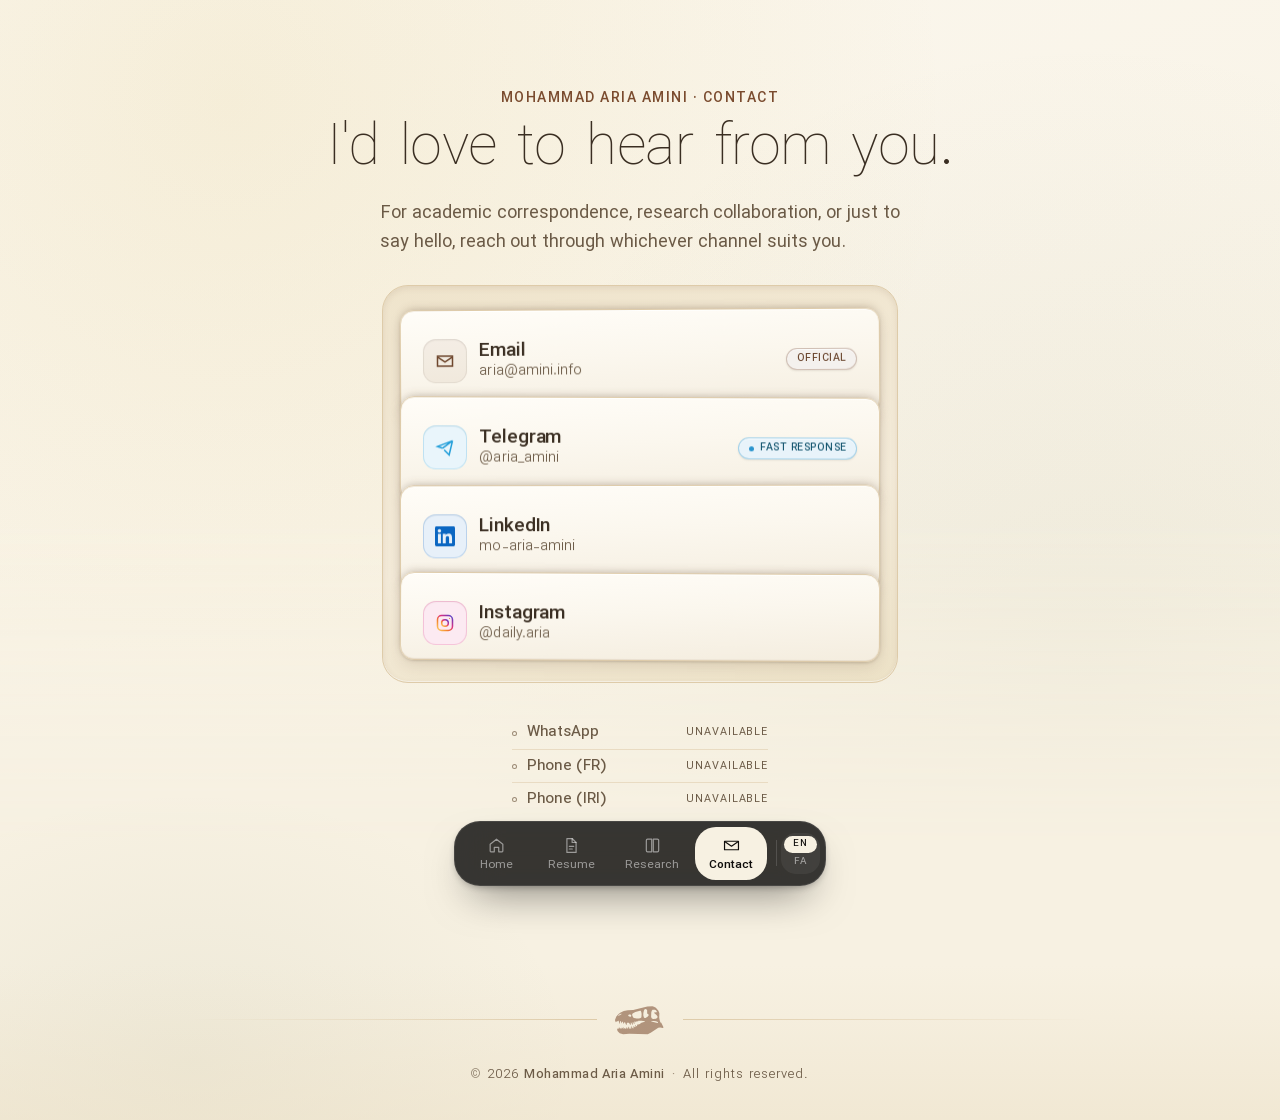
==== commit a6d77a4d: "Set the whole site in IRANSansX (Dots 6) Replaces Geist, Instrument Serif and Vazirmatn with the IRA" ====
--- a/contact/index.html
+++ b/contact/index.html
@@ -187,7 +187,7 @@
         "width": 1200,
         "height": 630
       },
-      "dateModified": "2026-10-16",
+      "dateModified": "2026-11-04",
       "about": {
         "@id": "https://amini.info/#person"
       },
@@ -260,10 +260,10 @@
 }
 </script>
 <!-- seo:end -->
-<link rel="icon" href="/assets/img/favicon.svg?v=c77d9d11d5">
-<link rel="preload" href="/assets/fonts/geist-latin-e09adc.woff2" as="font" type="font/woff2" crossorigin>
-<link rel="stylesheet" href="/assets/css/fonts.css?v=c77d9d11d5">
-<link rel="stylesheet" href="/assets/css/style.css?v=c77d9d11d5">
+<link rel="icon" href="/assets/img/favicon.svg?v=634f07b447">
+<link rel="preload" href="/assets/fonts/IRANSansXVF.woff2" as="font" type="font/woff2" crossorigin>
+<link rel="stylesheet" href="/assets/css/fonts.css?v=634f07b447">
+<link rel="stylesheet" href="/assets/css/style.css?v=634f07b447">
 </head>
 <body>
 
@@ -346,6 +346,6 @@
   </div>
 </footer>
 
-<script src="/assets/js/app.js?v=c77d9d11d5"></script>
+<script src="/assets/js/app.js?v=634f07b447"></script>
 </body>
 </html>
--- a/assets/css/fonts.css
+++ b/assets/css/fonts.css
@@ -1,23 +1,39 @@
-/* Self-hosted copy of the Google Fonts used by the site (Geist, Geist Mono, Instrument Serif, Vazirmatn).
-   Served from the same origin so pages render the same on networks where fonts.googleapis.com is slow or blocked. */
-/* latin-ext */
+/* IRANSansX, per the guide in its package. font-weight must declare the range:
+   the file's default instance is Thin, and without the range every weight would
+   render Thin. Do not subset or edit these files: the licence forbids it. See
+   assets/fonts/IRANSansX-NOTICE.txt. */
 @font-face {
-  font-family: 'Geist';
-  font-style: normal;
-  font-weight: 200 700;
+  font-family: 'IRANSansXVF';
+  src: url(/assets/fonts/IRANSansXVF.woff2) format('woff2'),
+       url(/assets/fonts/IRANSansXVF.woff) format('woff');
+  font-weight: 100 1000;
   font-display: swap;
-  src: url(/assets/fonts/geist-latin-ext-e2aaf8.woff2) format('woff2');
-  unicode-range: U+0100-02BA, U+02BD-02C5, U+02C7-02CC, U+02CE-02D7, U+02DD-02FF, U+0304, U+0308, U+0329, U+1D00-1DBF, U+1E00-1E9F, U+1EF2-1EFF, U+2020, U+20A0-20AB, U+20AD-20C4, U+2113, U+2C60-2C7F, U+A720-A7FF;
 }
-/* latin */
+/* The same file for English pages, sized so its low Latin x-height reads like a
+   normal text face. The browser downloads the file once. */
 @font-face {
-  font-family: 'Geist';
-  font-style: normal;
-  font-weight: 200 700;
+  font-family: 'IRANSansXVF Latin';
+  src: url(/assets/fonts/IRANSansXVF.woff2) format('woff2'),
+       url(/assets/fonts/IRANSansXVF.woff) format('woff');
+  font-weight: 100 1000;
   font-display: swap;
-  src: url(/assets/fonts/geist-latin-e09adc.woff2) format('woff2');
-  unicode-range: U+0000-00FF, U+0131, U+0152-0153, U+02BB-02BC, U+02C6, U+02DA, U+02DC, U+0304, U+0308, U+0329, U+2000-206F, U+20AC, U+2122, U+2191, U+2193, U+2212, U+2215, U+FEFF, U+FFFD;
+  size-adjust: 112%;
 }
+/* Static cuts for browsers without variable fonts (see @supports in style.css). */
+@font-face {
+  font-family: iransansx;
+  src: url(/assets/fonts/IRANSansX-Regular.woff) format('woff');
+  font-weight: 400;
+  font-display: swap;
+}
+@font-face {
+  font-family: iransansx;
+  src: url(/assets/fonts/IRANSansX-Bold.woff) format('woff');
+  font-weight: 700;
+  font-display: swap;
+}
+
+/* Geist Mono, used only by the terminal on the home page. */
 /* latin-ext */
 @font-face {
   font-family: 'Geist Mono';
@@ -36,174 +52,3 @@
   src: url(/assets/fonts/geist-mono-latin-b291d8.woff2) format('woff2');
   unicode-range: U+0000-00FF, U+0131, U+0152-0153, U+02BB-02BC, U+02C6, U+02DA, U+02DC, U+0304, U+0308, U+0329, U+2000-206F, U+20AC, U+2122, U+2191, U+2193, U+2212, U+2215, U+FEFF, U+FFFD;
 }
-/* latin-ext */
-@font-face {
-  font-family: 'Instrument Serif';
-  font-style: italic;
-  font-weight: 400;
-  font-display: swap;
-  src: url(/assets/fonts/instrument-serif-latin-ext-fd6f40.woff2) format('woff2');
-  unicode-range: U+0100-02BA, U+02BD-02C5, U+02C7-02CC, U+02CE-02D7, U+02DD-02FF, U+0304, U+0308, U+0329, U+1D00-1DBF, U+1E00-1E9F, U+1EF2-1EFF, U+2020, U+20A0-20AB, U+20AD-20C4, U+2113, U+2C60-2C7F, U+A720-A7FF;
-}
-/* latin */
-@font-face {
-  font-family: 'Instrument Serif';
-  font-style: italic;
-  font-weight: 400;
-  font-display: swap;
-  src: url(/assets/fonts/instrument-serif-latin-52a6c2.woff2) format('woff2');
-  unicode-range: U+0000-00FF, U+0131, U+0152-0153, U+02BB-02BC, U+02C6, U+02DA, U+02DC, U+0304, U+0308, U+0329, U+2000-206F, U+20AC, U+2122, U+2191, U+2193, U+2212, U+2215, U+FEFF, U+FFFD;
-}
-/* latin-ext */
-@font-face {
-  font-family: 'Instrument Serif';
-  font-style: normal;
-  font-weight: 400;
-  font-display: swap;
-  src: url(/assets/fonts/instrument-serif-latin-ext-28cfb3.woff2) format('woff2');
-  unicode-range: U+0100-02BA, U+02BD-02C5, U+02C7-02CC, U+02CE-02D7, U+02DD-02FF, U+0304, U+0308, U+0329, U+1D00-1DBF, U+1E00-1E9F, U+1EF2-1EFF, U+2020, U+20A0-20AB, U+20AD-20C4, U+2113, U+2C60-2C7F, U+A720-A7FF;
-}
-/* latin */
-@font-face {
-  font-family: 'Instrument Serif';
-  font-style: normal;
-  font-weight: 400;
-  font-display: swap;
-  src: url(/assets/fonts/instrument-serif-latin-2d243d.woff2) format('woff2');
-  unicode-range: U+0000-00FF, U+0131, U+0152-0153, U+02BB-02BC, U+02C6, U+02DA, U+02DC, U+0304, U+0308, U+0329, U+2000-206F, U+20AC, U+2122, U+2191, U+2193, U+2212, U+2215, U+FEFF, U+FFFD;
-}
-/* arabic */
-@font-face {
-  font-family: 'Vazirmatn';
-  font-style: normal;
-  font-weight: 300;
-  font-display: swap;
-  src: url(/assets/fonts/vazirmatn-arabic-b37f90.woff2) format('woff2');
-  unicode-range: U+0600-06FF, U+0750-077F, U+0870-0891, U+0897-08E1, U+08E3-08FF, U+200C-200E, U+2010-2011, U+204F, U+2E41, U+FB50-FDFF, U+FE70-FE74, U+FE76-FEFC, U+102E0-102FB, U+10E60-10E7E, U+10EC2-10EC7, U+10EC9-10EEE, U+10EF0-10EFF, U+1EE00-1EE03, U+1EE05-1EE1F, U+1EE21-1EE22, U+1EE24, U+1EE27, U+1EE29-1EE32, U+1EE34-1EE37, U+1EE39, U+1EE3B, U+1EE42, U+1EE47, U+1EE49, U+1EE4B, U+1EE4D-1EE4F, U+1EE51-1EE52, U+1EE54, U+1EE57, U+1EE59, U+1EE5B, U+1EE5D, U+1EE5F, U+1EE61-1EE62, U+1EE64, U+1EE67-1EE6A, U+1EE6C-1EE72, U+1EE74-1EE77, U+1EE79-1EE7C, U+1EE7E, U+1EE80-1EE89, U+1EE8B-1EE9B, U+1EEA1-1EEA3, U+1EEA5-1EEA9, U+1EEAB-1EEBB, U+1EEF0-1EEF1;
-}
-/* latin-ext */
-@font-face {
-  font-family: 'Vazirmatn';
-  font-style: normal;
-  font-weight: 300;
-  font-display: swap;
-  src: url(/assets/fonts/vazirmatn-latin-ext-d10c3c.woff2) format('woff2');
-  unicode-range: U+0100-02BA, U+02BD-02C5, U+02C7-02CC, U+02CE-02D7, U+02DD-02FF, U+0304, U+0308, U+0329, U+1D00-1DBF, U+1E00-1E9F, U+1EF2-1EFF, U+2020, U+20A0-20AB, U+20AD-20C4, U+2113, U+2C60-2C7F, U+A720-A7FF;
-}
-/* latin */
-@font-face {
-  font-family: 'Vazirmatn';
-  font-style: normal;
-  font-weight: 300;
-  font-display: swap;
-  src: url(/assets/fonts/vazirmatn-latin-f50a38.woff2) format('woff2');
-  unicode-range: U+0000-00FF, U+0131, U+0152-0153, U+02BB-02BC, U+02C6, U+02DA, U+02DC, U+0304, U+0308, U+0329, U+2000-206F, U+20AC, U+2122, U+2191, U+2193, U+2212, U+2215, U+FEFF, U+FFFD;
-}
-/* arabic */
-@font-face {
-  font-family: 'Vazirmatn';
-  font-style: normal;
-  font-weight: 400;
-  font-display: swap;
-  src: url(/assets/fonts/vazirmatn-arabic-b37f90.woff2) format('woff2');
-  unicode-range: U+0600-06FF, U+0750-077F, U+0870-0891, U+0897-08E1, U+08E3-08FF, U+200C-200E, U+2010-2011, U+204F, U+2E41, U+FB50-FDFF, U+FE70-FE74, U+FE76-FEFC, U+102E0-102FB, U+10E60-10E7E, U+10EC2-10EC7, U+10EC9-10EEE, U+10EF0-10EFF, U+1EE00-1EE03, U+1EE05-1EE1F, U+1EE21-1EE22, U+1EE24, U+1EE27, U+1EE29-1EE32, U+1EE34-1EE37, U+1EE39, U+1EE3B, U+1EE42, U+1EE47, U+1EE49, U+1EE4B, U+1EE4D-1EE4F, U+1EE51-1EE52, U+1EE54, U+1EE57, U+1EE59, U+1EE5B, U+1EE5D, U+1EE5F, U+1EE61-1EE62, U+1EE64, U+1EE67-1EE6A, U+1EE6C-1EE72, U+1EE74-1EE77, U+1EE79-1EE7C, U+1EE7E, U+1EE80-1EE89, U+1EE8B-1EE9B, U+1EEA1-1EEA3, U+1EEA5-1EEA9, U+1EEAB-1EEBB, U+1EEF0-1EEF1;
-}
-/* latin-ext */
-@font-face {
-  font-family: 'Vazirmatn';
-  font-style: normal;
-  font-weight: 400;
-  font-display: swap;
-  src: url(/assets/fonts/vazirmatn-latin-ext-d10c3c.woff2) format('woff2');
-  unicode-range: U+0100-02BA, U+02BD-02C5, U+02C7-02CC, U+02CE-02D7, U+02DD-02FF, U+0304, U+0308, U+0329, U+1D00-1DBF, U+1E00-1E9F, U+1EF2-1EFF, U+2020, U+20A0-20AB, U+20AD-20C4, U+2113, U+2C60-2C7F, U+A720-A7FF;
-}
-/* latin */
-@font-face {
-  font-family: 'Vazirmatn';
-  font-style: normal;
-  font-weight: 400;
-  font-display: swap;
-  src: url(/assets/fonts/vazirmatn-latin-f50a38.woff2) format('woff2');
-  unicode-range: U+0000-00FF, U+0131, U+0152-0153, U+02BB-02BC, U+02C6, U+02DA, U+02DC, U+0304, U+0308, U+0329, U+2000-206F, U+20AC, U+2122, U+2191, U+2193, U+2212, U+2215, U+FEFF, U+FFFD;
-}
-/* arabic */
-@font-face {
-  font-family: 'Vazirmatn';
-  font-style: normal;
-  font-weight: 500;
-  font-display: swap;
-  src: url(/assets/fonts/vazirmatn-arabic-b37f90.woff2) format('woff2');
-  unicode-range: U+0600-06FF, U+0750-077F, U+0870-0891, U+0897-08E1, U+08E3-08FF, U+200C-200E, U+2010-2011, U+204F, U+2E41, U+FB50-FDFF, U+FE70-FE74, U+FE76-FEFC, U+102E0-102FB, U+10E60-10E7E, U+10EC2-10EC7, U+10EC9-10EEE, U+10EF0-10EFF, U+1EE00-1EE03, U+1EE05-1EE1F, U+1EE21-1EE22, U+1EE24, U+1EE27, U+1EE29-1EE32, U+1EE34-1EE37, U+1EE39, U+1EE3B, U+1EE42, U+1EE47, U+1EE49, U+1EE4B, U+1EE4D-1EE4F, U+1EE51-1EE52, U+1EE54, U+1EE57, U+1EE59, U+1EE5B, U+1EE5D, U+1EE5F, U+1EE61-1EE62, U+1EE64, U+1EE67-1EE6A, U+1EE6C-1EE72, U+1EE74-1EE77, U+1EE79-1EE7C, U+1EE7E, U+1EE80-1EE89, U+1EE8B-1EE9B, U+1EEA1-1EEA3, U+1EEA5-1EEA9, U+1EEAB-1EEBB, U+1EEF0-1EEF1;
-}
-/* latin-ext */
-@font-face {
-  font-family: 'Vazirmatn';
-  font-style: normal;
-  font-weight: 500;
-  font-display: swap;
-  src: url(/assets/fonts/vazirmatn-latin-ext-d10c3c.woff2) format('woff2');
-  unicode-range: U+0100-02BA, U+02BD-02C5, U+02C7-02CC, U+02CE-02D7, U+02DD-02FF, U+0304, U+0308, U+0329, U+1D00-1DBF, U+1E00-1E9F, U+1EF2-1EFF, U+2020, U+20A0-20AB, U+20AD-20C4, U+2113, U+2C60-2C7F, U+A720-A7FF;
-}
-/* latin */
-@font-face {
-  font-family: 'Vazirmatn';
-  font-style: normal;
-  font-weight: 500;
-  font-display: swap;
-  src: url(/assets/fonts/vazirmatn-latin-f50a38.woff2) format('woff2');
-  unicode-range: U+0000-00FF, U+0131, U+0152-0153, U+02BB-02BC, U+02C6, U+02DA, U+02DC, U+0304, U+0308, U+0329, U+2000-206F, U+20AC, U+2122, U+2191, U+2193, U+2212, U+2215, U+FEFF, U+FFFD;
-}
-/* arabic */
-@font-face {
-  font-family: 'Vazirmatn';
-  font-style: normal;
-  font-weight: 600;
-  font-display: swap;
-  src: url(/assets/fonts/vazirmatn-arabic-b37f90.woff2) format('woff2');
-  unicode-range: U+0600-06FF, U+0750-077F, U+0870-0891, U+0897-08E1, U+08E3-08FF, U+200C-200E, U+2010-2011, U+204F, U+2E41, U+FB50-FDFF, U+FE70-FE74, U+FE76-FEFC, U+102E0-102FB, U+10E60-10E7E, U+10EC2-10EC7, U+10EC9-10EEE, U+10EF0-10EFF, U+1EE00-1EE03, U+1EE05-1EE1F, U+1EE21-1EE22, U+1EE24, U+1EE27, U+1EE29-1EE32, U+1EE34-1EE37, U+1EE39, U+1EE3B, U+1EE42, U+1EE47, U+1EE49, U+1EE4B, U+1EE4D-1EE4F, U+1EE51-1EE52, U+1EE54, U+1EE57, U+1EE59, U+1EE5B, U+1EE5D, U+1EE5F, U+1EE61-1EE62, U+1EE64, U+1EE67-1EE6A, U+1EE6C-1EE72, U+1EE74-1EE77, U+1EE79-1EE7C, U+1EE7E, U+1EE80-1EE89, U+1EE8B-1EE9B, U+1EEA1-1EEA3, U+1EEA5-1EEA9, U+1EEAB-1EEBB, U+1EEF0-1EEF1;
-}
-/* latin-ext */
-@font-face {
-  font-family: 'Vazirmatn';
-  font-style: normal;
-  font-weight: 600;
-  font-display: swap;
-  src: url(/assets/fonts/vazirmatn-latin-ext-d10c3c.woff2) format('woff2');
-  unicode-range: U+0100-02BA, U+02BD-02C5, U+02C7-02CC, U+02CE-02D7, U+02DD-02FF, U+0304, U+0308, U+0329, U+1D00-1DBF, U+1E00-1E9F, U+1EF2-1EFF, U+2020, U+20A0-20AB, U+20AD-20C4, U+2113, U+2C60-2C7F, U+A720-A7FF;
-}
-/* latin */
-@font-face {
-  font-family: 'Vazirmatn';
-  font-style: normal;
-  font-weight: 600;
-  font-display: swap;
-  src: url(/assets/fonts/vazirmatn-latin-f50a38.woff2) format('woff2');
-  unicode-range: U+0000-00FF, U+0131, U+0152-0153, U+02BB-02BC, U+02C6, U+02DA, U+02DC, U+0304, U+0308, U+0329, U+2000-206F, U+20AC, U+2122, U+2191, U+2193, U+2212, U+2215, U+FEFF, U+FFFD;
-}
-/* arabic */
-@font-face {
-  font-family: 'Vazirmatn';
-  font-style: normal;
-  font-weight: 700;
-  font-display: swap;
-  src: url(/assets/fonts/vazirmatn-arabic-b37f90.woff2) format('woff2');
-  unicode-range: U+0600-06FF, U+0750-077F, U+0870-0891, U+0897-08E1, U+08E3-08FF, U+200C-200E, U+2010-2011, U+204F, U+2E41, U+FB50-FDFF, U+FE70-FE74, U+FE76-FEFC, U+102E0-102FB, U+10E60-10E7E, U+10EC2-10EC7, U+10EC9-10EEE, U+10EF0-10EFF, U+1EE00-1EE03, U+1EE05-1EE1F, U+1EE21-1EE22, U+1EE24, U+1EE27, U+1EE29-1EE32, U+1EE34-1EE37, U+1EE39, U+1EE3B, U+1EE42, U+1EE47, U+1EE49, U+1EE4B, U+1EE4D-1EE4F, U+1EE51-1EE52, U+1EE54, U+1EE57, U+1EE59, U+1EE5B, U+1EE5D, U+1EE5F, U+1EE61-1EE62, U+1EE64, U+1EE67-1EE6A, U+1EE6C-1EE72, U+1EE74-1EE77, U+1EE79-1EE7C, U+1EE7E, U+1EE80-1EE89, U+1EE8B-1EE9B, U+1EEA1-1EEA3, U+1EEA5-1EEA9, U+1EEAB-1EEBB, U+1EEF0-1EEF1;
-}
-/* latin-ext */
-@font-face {
-  font-family: 'Vazirmatn';
-  font-style: normal;
-  font-weight: 700;
-  font-display: swap;
-  src: url(/assets/fonts/vazirmatn-latin-ext-d10c3c.woff2) format('woff2');
-  unicode-range: U+0100-02BA, U+02BD-02C5, U+02C7-02CC, U+02CE-02D7, U+02DD-02FF, U+0304, U+0308, U+0329, U+1D00-1DBF, U+1E00-1E9F, U+1EF2-1EFF, U+2020, U+20A0-20AB, U+20AD-20C4, U+2113, U+2C60-2C7F, U+A720-A7FF;
-}
-/* latin */
-@font-face {
-  font-family: 'Vazirmatn';
-  font-style: normal;
-  font-weight: 700;
-  font-display: swap;
-  src: url(/assets/fonts/vazirmatn-latin-f50a38.woff2) format('woff2');
-  unicode-range: U+0000-00FF, U+0131, U+0152-0153, U+02BB-02BC, U+02C6, U+02DA, U+02DC, U+0304, U+0308, U+0329, U+2000-206F, U+20AC, U+2122, U+2191, U+2193, U+2212, U+2215, U+FEFF, U+FFFD;
-}
--- a/assets/css/style.css
+++ b/assets/css/style.css
@@ -24,42 +24,35 @@
   --gold-soft: rgba(201, 162, 39, 0.10);
   --pastel-blue-soft: rgba(108, 147, 176, 0.10);
 
-  /* Three voices, deliberately unequal.
-
-     Instrument Serif is the editorial one: one weight, very high stroke
-     contrast, hairline serifs. It is only ever used large, where those
-     hairlines survive — page and section titles, the surname in the
-     wordmark. It supplies the delicacy.
-
-     Geist is the working voice and carries the whole weight axis, 200 to
-     700, so emphasis is made with weight rather than with a second family.
-     Geist Mono is its sibling, not a stranger: labels, dates, IDs and
-     figures stay in the same skeleton as the prose around them.
-
-     --font-title exists because a display serif set at 1rem is a weak,
-     muddy thing. Small headings stay in the grotesque at 600; only type
-     large enough to show the contrast is allowed to use the serif. */
-  --font-serif-en: 'Instrument Serif', 'Iowan Old Style', Georgia, serif;
-  --font-sans-en: 'Geist', -apple-system, BlinkMacSystemFont, 'Segoe UI', sans-serif;
-  --font-mono-en: 'Geist Mono', ui-monospace, SFMono-Regular, Menlo, monospace;
-  --font-fa: 'Vazirmatn', Tahoma, sans-serif;
-
-  --font-display: var(--font-serif-en);
-  --font-title: var(--font-sans-en);
-  --font-body: var(--font-sans-en);
-  --font-mono: var(--font-mono-en);
-
-  /* Instrument Serif runs optically smaller than the grotesque at the same
-     size, and Persian needs no such correction — one number, applied to
-     every display size, instead of eight hand-tuned clamps. */
-  --display-scale: 1.16;
-
-  /* Running prose is set below the UI weight. Geist's 400 is a working
-     weight built for labels and buttons; at paragraph length on a warm,
-     low-contrast page it reads heavier than it needs to. 350 keeps the
-     stems open without going papery. Persian stays at 400 — Vazirmatn's
-     lighter grades thin the connecting strokes, not just the stems. */
-  --w-prose: 350;
+  /* One family carries the whole site, in both languages: IRANSansX, through
+     its variable file. Hierarchy comes from the weight axis alone (see the
+     scale in the weight tokens below). Before variable-font support the guide
+     that ships with the font falls back to its static cuts, hence the
+     @supports swap under this block; those browsers get Regular and Bold only.
+
+     --font-title and --font-mono stay separate tokens because the rules are
+     written against those roles, even though they now name the same face.
+     IRANSansX has no Latin italic, and Persian has no italic convention, so
+     nothing on the site asks for one.
+
+     English uses the same file at a larger size (see fonts.css): its Latin
+     x-height is low next to its Persian, which is right for Latin words inside
+     Persian text but small for a page of English. */
+  --font-en: iransansx, Tahoma, 'Segoe UI', sans-serif;
+  --font-fa: iransansx, Tahoma, 'Segoe UI', sans-serif;
+  --font-sans-en: var(--font-en);
+  --font-mono-en: var(--font-en);
+
+  --font-display: var(--font-en);
+  --font-title: var(--font-en);
+  --font-body: var(--font-en);
+  --font-mono: var(--font-en);
+
+  /* Kept as a hook for the display sizes; IRANSansX needs no correction. */
+  --display-scale: 1;
+
+  /* Running prose sits at Regular in both languages. */
+  --w-prose: 400;
 
   --edge: clamp(1.25rem, 5vw, 4.5rem);
   --dock-air: 1.75rem;
@@ -74,14 +67,26 @@
   --font-title: var(--font-fa);
   --font-body: var(--font-fa);
   --font-mono: var(--font-fa);
-  --display-scale: 1;
-  --w-prose: 400;
-}
+}
+
+/* The guide's fallback pattern: @supports decides between the variable file and
+   the static cuts, so a browser only ever downloads one of the two. */
+@supports (font-variation-settings: normal) {
+  :root {
+    --font-en: 'IRANSansXVF Latin', Tahoma, 'Segoe UI', sans-serif;
+    --font-fa: 'IRANSansXVF', Tahoma, 'Segoe UI', sans-serif;
+  }
+}
+
+/* The site's dot style is Dots 6. Weight is left to font-weight, which drives
+   the wght axis because @font-face declares the range. Set on everything, not
+   just body: buttons and inputs do not inherit it, and any `font:` shorthand
+   would reset an inherited value. */
+*, *::before, *::after { font-variation-settings: "DOTS" 6; }
 
 /* Safety net: if Persian text is ever marked up with lang="fa" inside an
-   English-language page, it always renders in the site's Persian font
-   (Vazirmatn) rather than inheriting the Latin stack, which has no
-   Persian glyphs and would fall back to a generic system font. */
+   English-language page, it always renders at the Persian size of the
+   site's font rather than the enlarged English one. */
 :lang(fa) { font-family: var(--font-fa); }
 
 @property --mx { syntax: '<percentage>'; inherits: true; initial-value: 50%; }
@@ -123,26 +128,34 @@
   font-family: var(--font-body);
   line-height: 1.7;
   -webkit-font-smoothing: antialiased;
-  /* Every family here ships the weights and the italic the site asks for, so
-     the browser is never allowed to fake one. If a weight is ever missing the
-     page shows it instead of hiding it behind a smeared synthetic bold. */
+  /* The variable file has every weight, so nothing is ever faked. If a weight
+     or an italic is asked for and missing, the page shows that plainly. */
   font-synthesis: none;
   font-optical-sizing: auto;
   text-align: left;
   position: relative;
 }
-/* The serif has exactly one weight, so headings are set at 400 and get
-   their presence from size and contrast rather than from bolding. Persian
-   has no serif twin here, so it takes the same emphasis in weight instead. */
+/* The weight scale, the same in both languages:
+     900 Black      the name in the hero, once per site
+     800 ExtraBold  page titles
+     700 Bold       section titles and block labels
+     600 DemiBold   entry and card titles, small headings, buttons
+     500 Medium     roles, badges, sub-entries
+     400 Regular    prose
+     300 Light      secondary lines (school, footer, contact addresses)
+     200 UltraLight and 100 Thin  the contact page's big title only: they thin
+                    out below about 2rem, so Thin waits for the 3rem desktop size */
 h1, h2 {
   font-family: var(--font-display);
   margin: 0;
-  font-weight: 400;
+  font-weight: 700;
   line-height: 1.16;
-  letter-spacing: -0.015em;
+  letter-spacing: -0.01em;
+  word-spacing: 0.08em;
   text-wrap: balance;
   color: var(--ink);
 }
+h1 { font-weight: 800; }
 h3 {
   font-family: var(--font-title);
   margin: 0;
@@ -151,7 +164,7 @@
   letter-spacing: -0.006em;
   color: var(--ink);
 }
-body.lang-fa :is(h1, h2, h3) { letter-spacing: 0; font-weight: 700; line-height: 1.5; }
+body.lang-fa :is(h1, h2, h3) { letter-spacing: 0; line-height: 1.5; }
 p { margin: 0; text-wrap: pretty; }
 a { color: inherit; text-decoration: none; }
 ul { margin: 0; padding: 0; list-style: none; }
@@ -351,7 +364,7 @@
 .dock__item.is-active .dock__icon { transform: none; }
 .dock__label {
   font-family: var(--font-body);
-  font-weight: 300;
+  font-weight: 400;
   font-size: 0.66rem;
   letter-spacing: 0.01em;
   line-height: 1;
@@ -366,7 +379,7 @@
 .dock__item.is-active,
 .dock__item.is-active:hover { color: #0E0C0A; }
 .dock__item.is-active:hover::before { background: var(--cream); }
-.dock__item.is-active .dock__label { font-weight: 400; }
+.dock__item.is-active .dock__label { font-weight: 600; }
 .dock__item:focus-visible { outline: 2px solid var(--cream); outline-offset: 3px; }
 
 /* Language lives in the dock now, stacked rather than side by side: two rows
@@ -552,9 +565,9 @@
   stroke-linejoin: round;
 }
 
-.hero__name { position: relative; z-index: 4; font-size: calc(clamp(1.5rem, 4vw, 1.9rem) * var(--display-scale)); }
-.hero__role { position: relative; z-index: 4; color: var(--umber); font-size: calc(0.98rem * var(--display-scale)); margin-top: 0.55rem; font-family: var(--font-display); font-style: italic; }
-body.lang-fa .hero__role { font-style: normal; }
+.hero__name { position: relative; z-index: 4; font-weight: 900; font-size: calc(clamp(1.5rem, 4vw, 1.9rem) * var(--display-scale)); }
+.hero__role { position: relative; z-index: 4; color: var(--umber); font-size: calc(0.98rem * var(--display-scale)); margin-top: 0.55rem; font-family: var(--font-display); font-weight: 500; line-height: 1.35; text-wrap: balance; }
+.hero__school { position: relative; z-index: 4; color: var(--ink-dim); font-family: var(--font-body); font-size: 0.8rem; font-weight: 300; margin-top: 0.3rem; }
 .hero__bio { position: relative; z-index: 4; color: var(--ink-dim); font-size: 0.92rem; font-weight: var(--w-prose); line-height: 1.72; margin-top: 1rem; max-width: 34ch; margin-inline: auto; }
 
 .hero__divider { position: relative; z-index: 4; height: 1px; background: rgba(58,46,34,0.12); margin: 1.5rem 0; }
@@ -770,7 +783,7 @@
 #about.section { padding-top: 3rem; }
 .section--alt { background: linear-gradient(180deg, var(--cream-deep), var(--cream)); }
 .section__inner { max-width: var(--max-w); margin-inline: auto; position: relative; z-index: 1; }
-.section__eyebrow { font-family: var(--font-mono); color: var(--umber); font-size: 0.78rem; letter-spacing: 0.12em; text-transform: uppercase; margin-bottom: 0.75rem; }
+.section__eyebrow { font-family: var(--font-mono); font-weight: 600; color: var(--umber); font-size: 0.78rem; letter-spacing: 0.12em; text-transform: uppercase; margin-bottom: 0.75rem; }
 .section__title { font-size: calc(clamp(1.6rem, 3vw, 2.1rem) * var(--display-scale)); margin-bottom: 1.5rem; position: relative; display: inline-block; }
 .section__title::after {
   content: "";
@@ -818,7 +831,7 @@
 .contact__btn--email:hover { box-shadow: 0 10px 22px -10px rgba(122,75,46,0.5); }
 
 /* ---- Spotify: quiet pill that unfurls into its own playlist shutter ---- */
-:root { --font-spotify: "Helvetica Neue", Helvetica, Arial, sans-serif; }
+:root { --font-spotify: var(--font-en); }
 .spotify-link {
   width: 100%;
   display: inline-flex; align-items: center; gap: 0.45rem;
@@ -841,7 +854,7 @@
    RESUME PAGE — compact reading surface
    ========================================================================= */
 .page-header { padding: 4.5rem var(--edge) 1.5rem; max-width: var(--max-w); margin-inline: auto; }
-.page-header__eyebrow { font-family: var(--font-mono); color: var(--umber); font-size: 0.8rem; letter-spacing: 0.12em; text-transform: uppercase; }
+.page-header__eyebrow { font-family: var(--font-mono); font-weight: 600; color: var(--umber); font-size: 0.8rem; letter-spacing: 0.12em; text-transform: uppercase; }
 .page-header__title { font-size: calc(clamp(1.9rem, 5vw, 2.5rem) * var(--display-scale)); margin-top: 0.5rem; }
 .page-header__updated {
   font-size: 0.78rem; font-weight: 400; color: var(--ink-faint);
@@ -903,7 +916,7 @@
   to   { transform: translate(500px, 500px); }
 }
 .interests-band__title {
-  font-family: var(--font-mono); text-transform: uppercase; letter-spacing: 0.14em; font-size: 0.76rem;
+  font-family: var(--font-mono); font-weight: 700; text-transform: uppercase; letter-spacing: 0.14em; font-size: 0.76rem;
   color: var(--umber); margin-bottom: 0.7rem;
 }
 .interests-band__text { color: #000; font-size: 0.98rem; font-weight: var(--w-prose); line-height: 1.68; }
@@ -924,7 +937,7 @@
 .resume__block { padding-block: 1.4rem; border-top: 1px solid var(--hairline); }
 .resume__block:first-child { border-top: none; padding-bottom: 0.6rem; }
 .resume__block-title {
-  font-family: var(--font-mono); color: var(--olive);
+  font-family: var(--font-mono); font-weight: 700; color: var(--olive);
   text-transform: uppercase; letter-spacing: 0.1em; font-size: 0.78rem;
   margin-bottom: 0.9rem;
 }
@@ -938,14 +951,13 @@
 .resume__entry-period { font-family: var(--font-mono); color: var(--umber); font-size: 0.78rem; white-space: nowrap; }
 .resume__entry-org { color: var(--ink-dim); margin-top: 0.2rem; font-size: 0.92rem; }
 .resume__entry-org--heading { color: var(--ink); font-weight: 600; font-family: var(--font-title); font-size: 1rem; margin: 0 0 0.2rem; }
-.resume__entry--exp .resume__entry-role--sub { font-family: var(--font-display); font-weight: 400; font-style: italic; color: var(--ink-dim); font-size: 1.02rem; }
+.resume__entry--exp .resume__entry-role--sub { font-family: var(--font-display); font-weight: 500; color: var(--ink-dim); font-size: 1.02rem; }
 /* Employment-type badge sitting right next to the role title. Plain white
    fill and gray type — a quiet label, not a status chip — and Full-Time and
    Part-Time share the exact same look; the distinction lives in the word,
-   not the color. Reset out of the italic display-serif role font it sits
-   inside. */
+   not the color. */
 .resume__role-badge {
-  display: inline-flex; align-items: center; font-style: normal;
+  display: inline-flex; align-items: center;
   font-family: var(--font-mono); font-weight: 500;
   font-size: 0.6rem; line-height: 1;
   letter-spacing: 0.05em; text-transform: uppercase; white-space: nowrap;
@@ -972,7 +984,7 @@
 }
 .resume__entry--placeholder .resume__entry-role,
 .resume__entry--placeholder .resume__entry-period,
-.resume__entry--placeholder .resume__entry-org { color: var(--ink-faint); font-style: italic; }
+.resume__entry--placeholder .resume__entry-org { color: var(--ink-faint); }
 .resume__entry--placeholder .resume__entry-role { font-weight: 500; }
 
 .chip-row { display: flex; flex-wrap: wrap; gap: 0.5rem; }
@@ -1220,9 +1232,8 @@
 }
 /* A citation is not one flat string. The apparatus — authors, year, the
    closing period — is reference matter and is set small and light; the title
-   is the thing on the shelf and is the only part allowed the display serif,
-   in italic, which is what a bibliography does anyway. Dropping the apparatus
-   to 0.86/350 is what makes room for the title to be bigger without the card
+   is the thing on the shelf and takes DemiBold. Dropping the apparatus
+   to 0.86rem is what makes room for the title to be bigger without the card
    growing. */
 .pub-card__citation {
   color: var(--ink-dim); max-width: 62ch;
@@ -1243,17 +1254,11 @@
   word-spacing: normal;
 }
 .pub-card__title {
-  font-family: var(--font-display); font-style: italic; font-weight: 400;
+  font-family: var(--font-display); font-weight: 600; font-style: normal;
   font-size: 1.12rem; line-height: 1.4;
   color: var(--ink);
-  letter-spacing: 0.004em;   /* italic serif at this size closes up slightly */
-}
-/* No serif twin in the Persian face, and no italic convention in Persian
-   typesetting either — the title takes weight instead. */
-body.lang-fa .pub-card__title {
-  font-family: var(--font-fa); font-style: normal; font-weight: 600;
-  font-size: 1rem; letter-spacing: 0;
-}
+}
+body.lang-fa .pub-card__title { font-size: 1rem; }
 .pub-card__meta {
   display: flex; flex-wrap: wrap; align-items: center; gap: 0.35rem 0.6rem;
   margin-top: 0.55rem;
@@ -1290,16 +1295,12 @@
 .footer__ornament .footer__rule:last-child { background: linear-gradient(90deg, var(--hairline), transparent); }
 .footer__mark { flex: none; width: 54px; height: 54px; color: var(--umber); opacity: 0.55; }
 .footer__inner { max-width: var(--max-w); margin-inline: auto; display: flex; justify-content: center; text-align: center; }
-/* The one line on the site set in Geist's 200. Nothing else uses that weight,
-   which is the whole point: it is legally required text that should be the
-   quietest thing on the page, and the quiet is made with weight and tracking
-   rather than by washing the colour out — --ink-faint would have been 3.1:1.
-   At 200, --ink-dim's 6.18:1 still reads as a whisper. The name inside it
-   steps back up to 400 so the line has one thing in it worth reading. */
+/* The footer line is the quietest thing on the page: Light, with the name one
+   step up to Medium as its only emphasis. */
 .rights {
   font-family: var(--font-sans-en);
   font-size: 0.72rem;
-  font-weight: 200;
+  font-weight: 300;
   letter-spacing: 0.09em;
   line-height: 1.5;
   color: var(--ink-dim);
@@ -1311,16 +1312,15 @@
    the whole emphasis — no colour change, because at this size a darker ink
    is what makes a legal line start pulling the eye. */
 .rights__name {
-  font-weight: 350;
+  font-weight: 500;
   letter-spacing: 0.05em;
 }
 .rights__mark { font-size: 0.92em; opacity: 0.7; }
 .rights__sep { margin-inline: 0.15em; color: var(--ink-faint); }
 /* The Persian pages sign off in Persian. Letter-spacing would pull the
-   joined letters apart, Vazirmatn is loaded from 300 up, and the line
-   reads right-to-left like the rest of the page. */
-.lang-fa .rights { font-family: var(--font-fa); font-weight: 300; letter-spacing: 0; direction: rtl; }
-.lang-fa .rights__name { letter-spacing: 0; font-weight: 500; }
+   joined letters apart, and the line reads right-to-left like the page. */
+.lang-fa .rights { font-family: var(--font-fa); letter-spacing: 0; direction: rtl; }
+.lang-fa .rights__name { letter-spacing: 0; }
 .rights__name a:hover, .rights__name a:focus-visible { text-decoration: underline; text-underline-offset: 0.18em; }
 
 /* =========================================================================
@@ -1423,7 +1423,7 @@
           mask-image: linear-gradient(180deg, #000 62%, transparent 100%);
 }
 .contact-hero { max-width: var(--max-w); margin-inline: auto; text-align: center; }
-.contact-hero__eyebrow { font-family: var(--font-mono); color: var(--umber); font-size: 0.78rem; letter-spacing: 0.12em; text-transform: uppercase; margin-bottom: 0.75rem; }
+.contact-hero__eyebrow { font-family: var(--font-mono); font-weight: 600; color: var(--umber); font-size: 0.78rem; letter-spacing: 0.12em; text-transform: uppercase; margin-bottom: 0.75rem; }
 /* Tracking and caps are what carried the Latin eyebrow; with both gone the
    Persian one is just a very small line, so it takes the size back instead. */
 body.lang-fa .contact-hero__eyebrow { font-size: 0.88rem; letter-spacing: 0; text-transform: none; }
@@ -1437,11 +1437,9 @@
 .contact-hero__title {
   font-size: min(calc(clamp(2rem, 5vw, 3.2rem) * var(--display-scale)), 10.1vw);
   max-width: none; margin-inline: auto;
-  white-space: nowrap;
-}
-/* Persian sets about 1.6x wider per em here — same sentence, more of it — so
-   it needs its own ceiling rather than the English one. */
-body.lang-fa .contact-hero__title { font-size: min(clamp(2rem, 5vw, 3.2rem), 6.4vw); }
+  font-weight: 200;
+}
+@media (min-width: 900px) { .contact-hero__title { font-weight: 100; } }
 .contact-hero__text { color: var(--ink-dim); max-width: 52ch; margin: 1.15rem auto 0; font-size: 1.02rem; font-weight: var(--w-prose); line-height: 1.78; }
 
 /* =========================================================================
@@ -1598,7 +1596,7 @@
 .contact-card__label {
   grid-area: label; align-self: end; justify-self: start;
   max-inline-size: 100%;
-  font-family: var(--font-title); font-weight: 550;
+  font-family: var(--font-title); font-weight: 600;
   font-size: 1.06rem; line-height: 1.25; letter-spacing: -0.008em;
   white-space: nowrap; overflow: hidden; text-overflow: ellipsis;
 }
@@ -1609,10 +1607,8 @@
   justify-self: start;
   max-inline-size: 100%;
   /* Pinned to the Latin mono in BOTH languages. Every one of these is a
-     Latin handle or address, and --font-mono resolves to Vazirmatn under
-     body.lang-fa — so the Persian page was rendering the same four strings
-     in a different face from the English page. 300 is the light end of
-     Geist Mono's axis: an address should sit under its own label, not
+     Latin handle or address, so it reads the same on both language pages.
+     300 is the light end of the axis: an address should sit under its own label, not
      compete with it. */
   font-family: var(--font-mono-en); font-weight: 300;
   font-size: 0.8rem; line-height: 1.4; letter-spacing: 0.005em;
@@ -1684,8 +1680,7 @@
 }
 
 /* 0.59rem is a size for spaced Latin capitals. Persian has no capitals to
-   space, and Vazirmatn's dots and diacritics are the first thing to go at
-   9px, so the Persian badge is set larger — still the smallest thing on the
+   space, and dots and diacritics are the first thing to go at 9px, so the Persian badge is set larger — still the smallest thing on the
    card, but legible rather than merely present. */
 body.lang-fa .contact-card__badge { font-size: 0.7rem; text-transform: none; letter-spacing: 0; }
 /* On a 312px card the badge and the handle share one row, and the handle is the
@@ -1822,12 +1817,12 @@
   box-shadow: inset 0 0 0 1px var(--ink-faint);
 }
 .contact-chip__name {
-  font-family: var(--font-title); font-weight: 450;
+  font-family: var(--font-title); font-weight: 500;
   font-size: 0.84rem; line-height: 1.3; letter-spacing: -0.004em;
   color: var(--ink-dim);
 }
 .contact-chip__state {
-  font-family: var(--font-mono-en); font-weight: 300;
+  font-family: var(--font-mono-en); font-weight: 400;
   font-size: 0.6rem; line-height: 1;
   text-transform: uppercase; letter-spacing: 0.09em;
   color: var(--ink-dim);            /* not --ink-faint: 3.11:1 fails 1.4.3 */
@@ -1875,6 +1870,16 @@
   body.lang-fa .contact-chip__name { font-size: 0.83rem; }
   body.lang-fa .contact-chip__state { font-size: 0.66rem; }
 }
+/* On the narrowest phones the label takes its whole row and the badge moves
+   down next to the address, or "Telegram" gets cut off by "Fast response".
+   Icon size and the status dot give up the width the address still needs. */
+@media (max-width: 340px) {
+  .contact-card { --icon: 36px; grid-template-areas: "icon label label" "icon sub badge"; column-gap: 0.5rem; }
+  .contact-card__badge { font-size: 0.5rem; letter-spacing: 0.02em; padding-inline: 0.4rem; }
+  .contact-card__sub { font-size: 0.7rem; }
+  .contact-card__badge--live::before { display: none; }
+  body.lang-fa .contact-card__badge { font-size: 0.62rem; }
+}
 
 /* ---- reduced motion: keep the shingle, drop the travel ----------------- */
 /* The global rule at :65 only zeroes duration, which leaves every transform in
@@ -2047,6 +2052,7 @@
   color: #8f8f8f; font-size: 0.68rem;
   overflow: hidden; text-overflow: ellipsis; white-space: nowrap;
 }
+@media (max-width: 420px) { .spotify-panel__tag { white-space: normal; line-height: 1.3; } }
 body.lang-fa .spotify-panel__head { direction: rtl; }
 body.lang-fa .spotify-panel__count,
 body.lang-fa .spotify-panel__tag { font-family: var(--font-body); }
@@ -2249,6 +2255,7 @@
   --term-cyan: #67E8F9;
   --term-blue: #818CF8;
   --term-magenta: #A78BFA;
+  /* The terminal is the one place that keeps its own fonts. */
   --term-font: ui-monospace, SFMono-Regular, "SF Mono", Menlo, "Geist Mono", monospace;
   --term-ui-font: -apple-system, BlinkMacSystemFont, "SF Pro Text", "Segoe UI", system-ui, sans-serif;
 
@@ -2318,6 +2325,11 @@
 .lab-terminal__fixed .lab-prompt-line {
   font-family: var(--term-font); font-size: 0.7rem; color: var(--term-dim);
   margin: 0 0 0.7rem;
+}
+.lab-section {
+  --font-mono: "Geist Mono", ui-monospace, SFMono-Regular, Menlo, monospace;
+  --font-sans-en: -apple-system, BlinkMacSystemFont, "Segoe UI", system-ui, sans-serif;
+  font-family: var(--font-sans-en);
 }
 .lab-section__title {
   font-family: var(--term-font);
